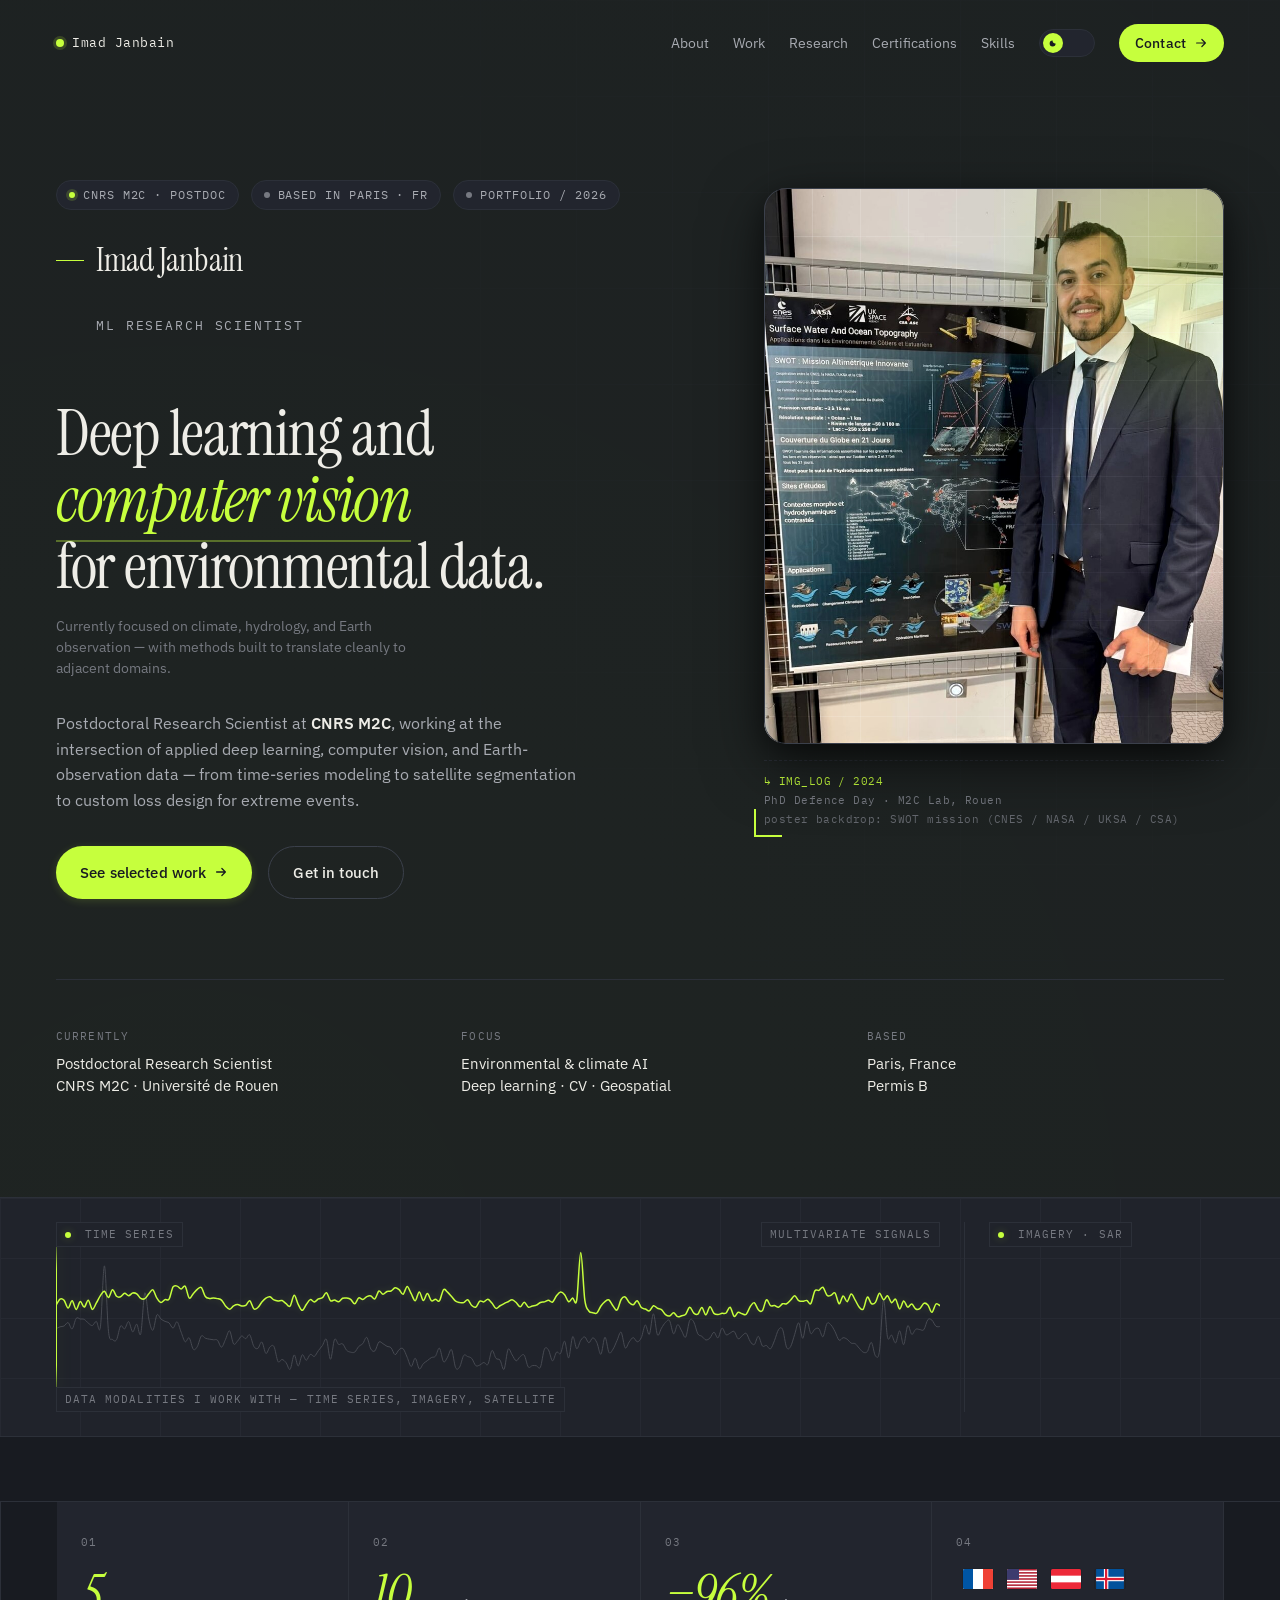
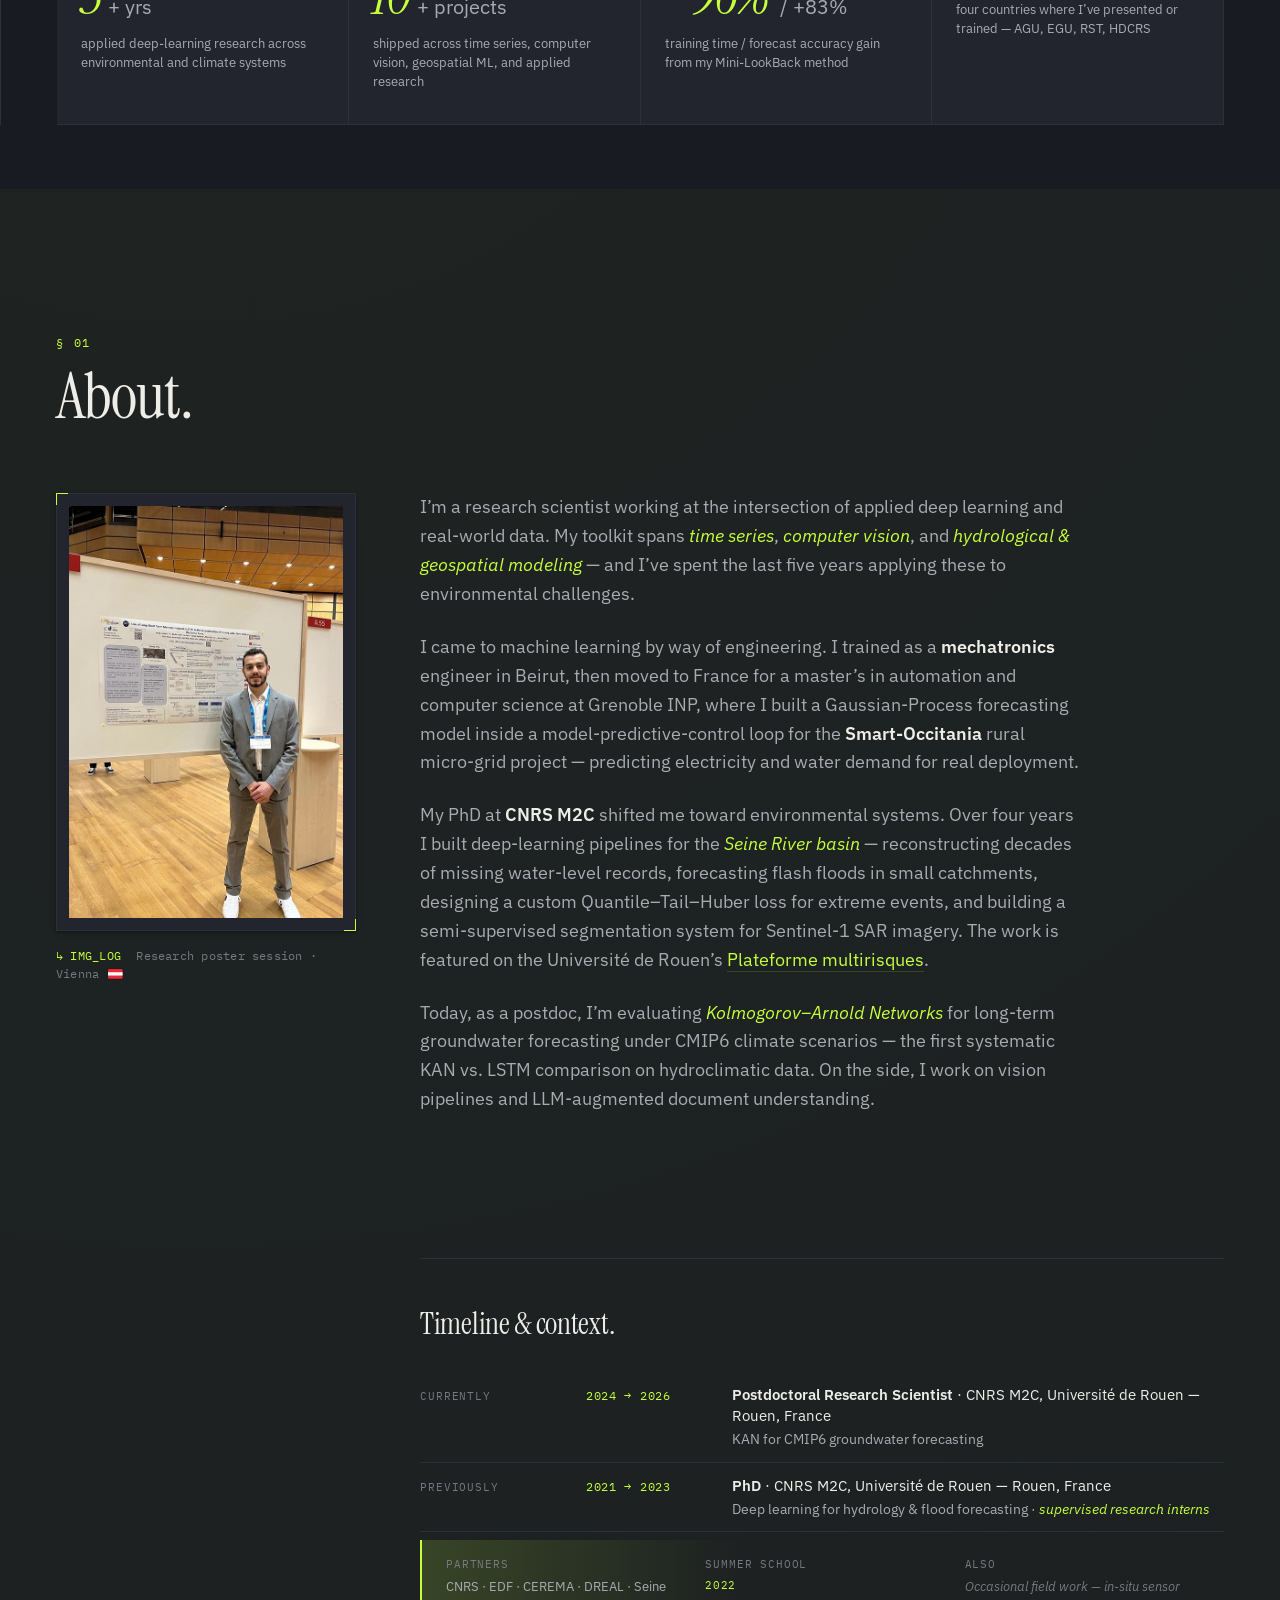
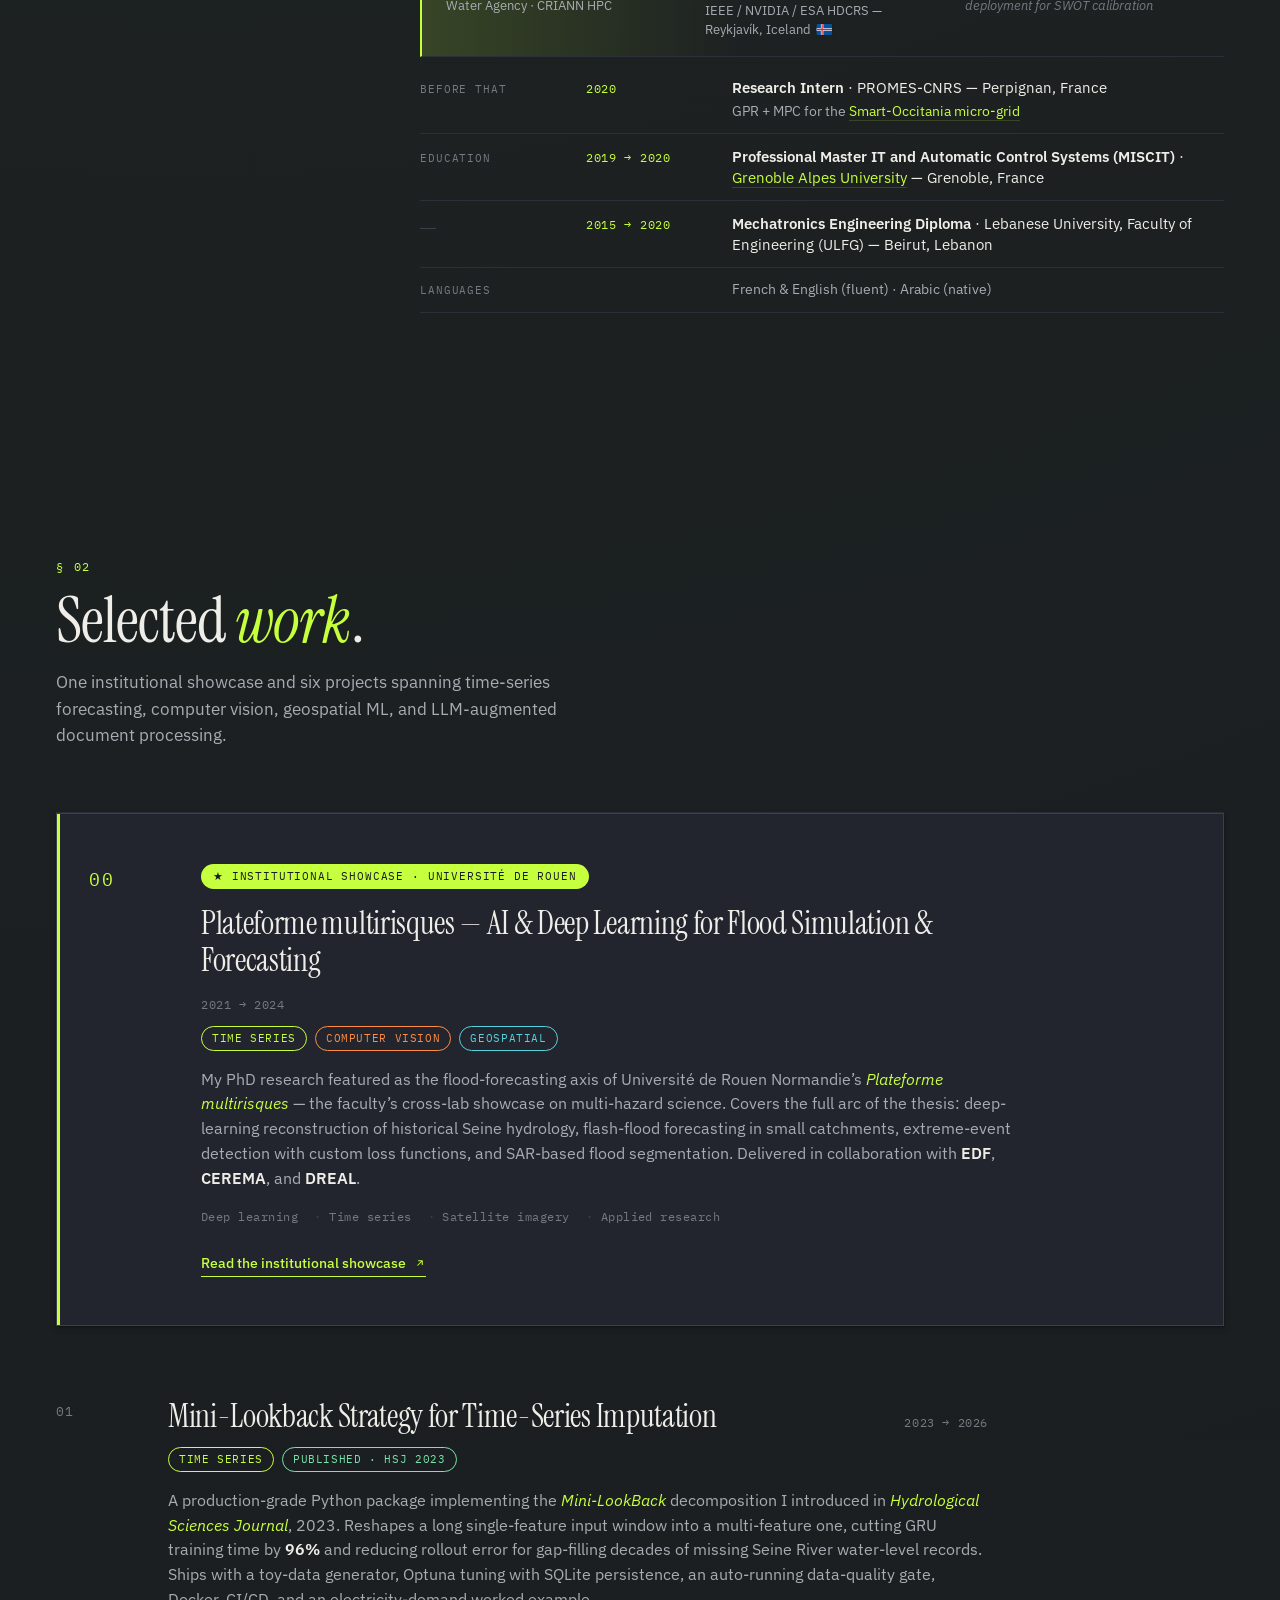
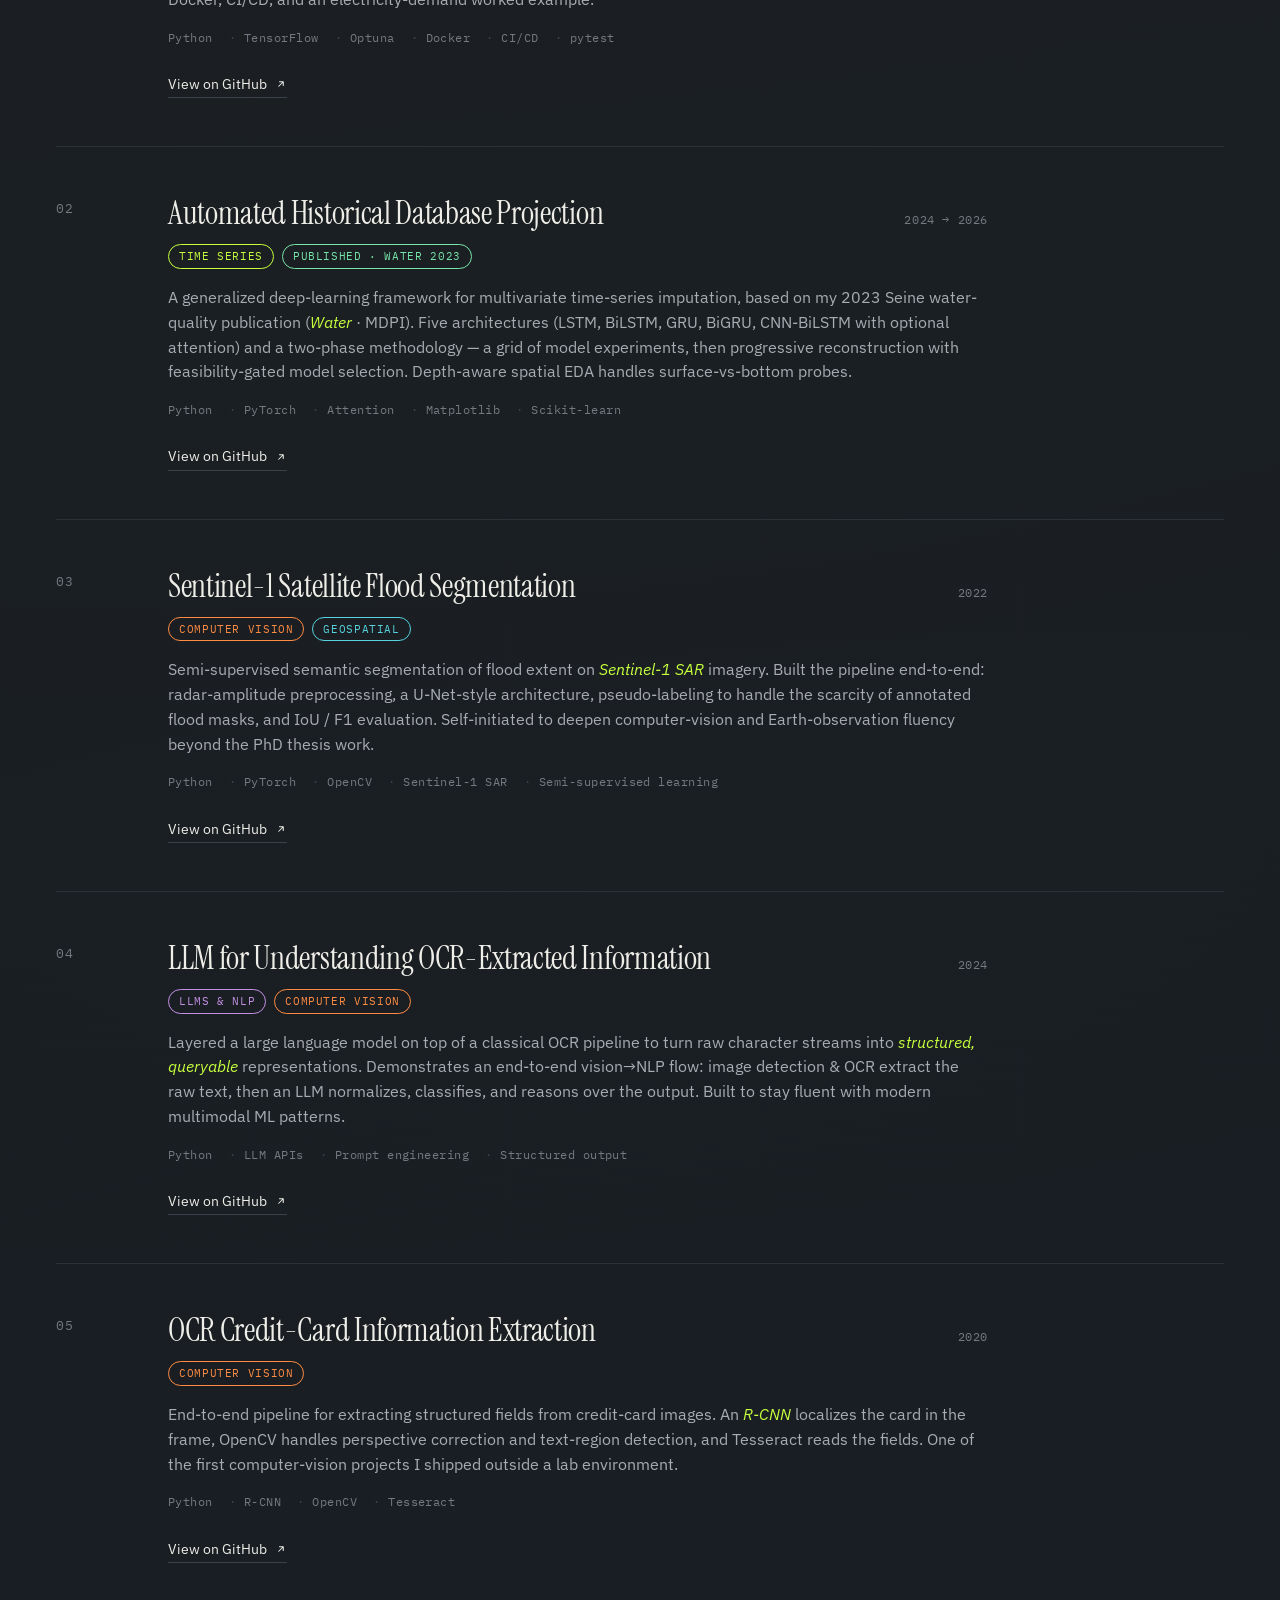
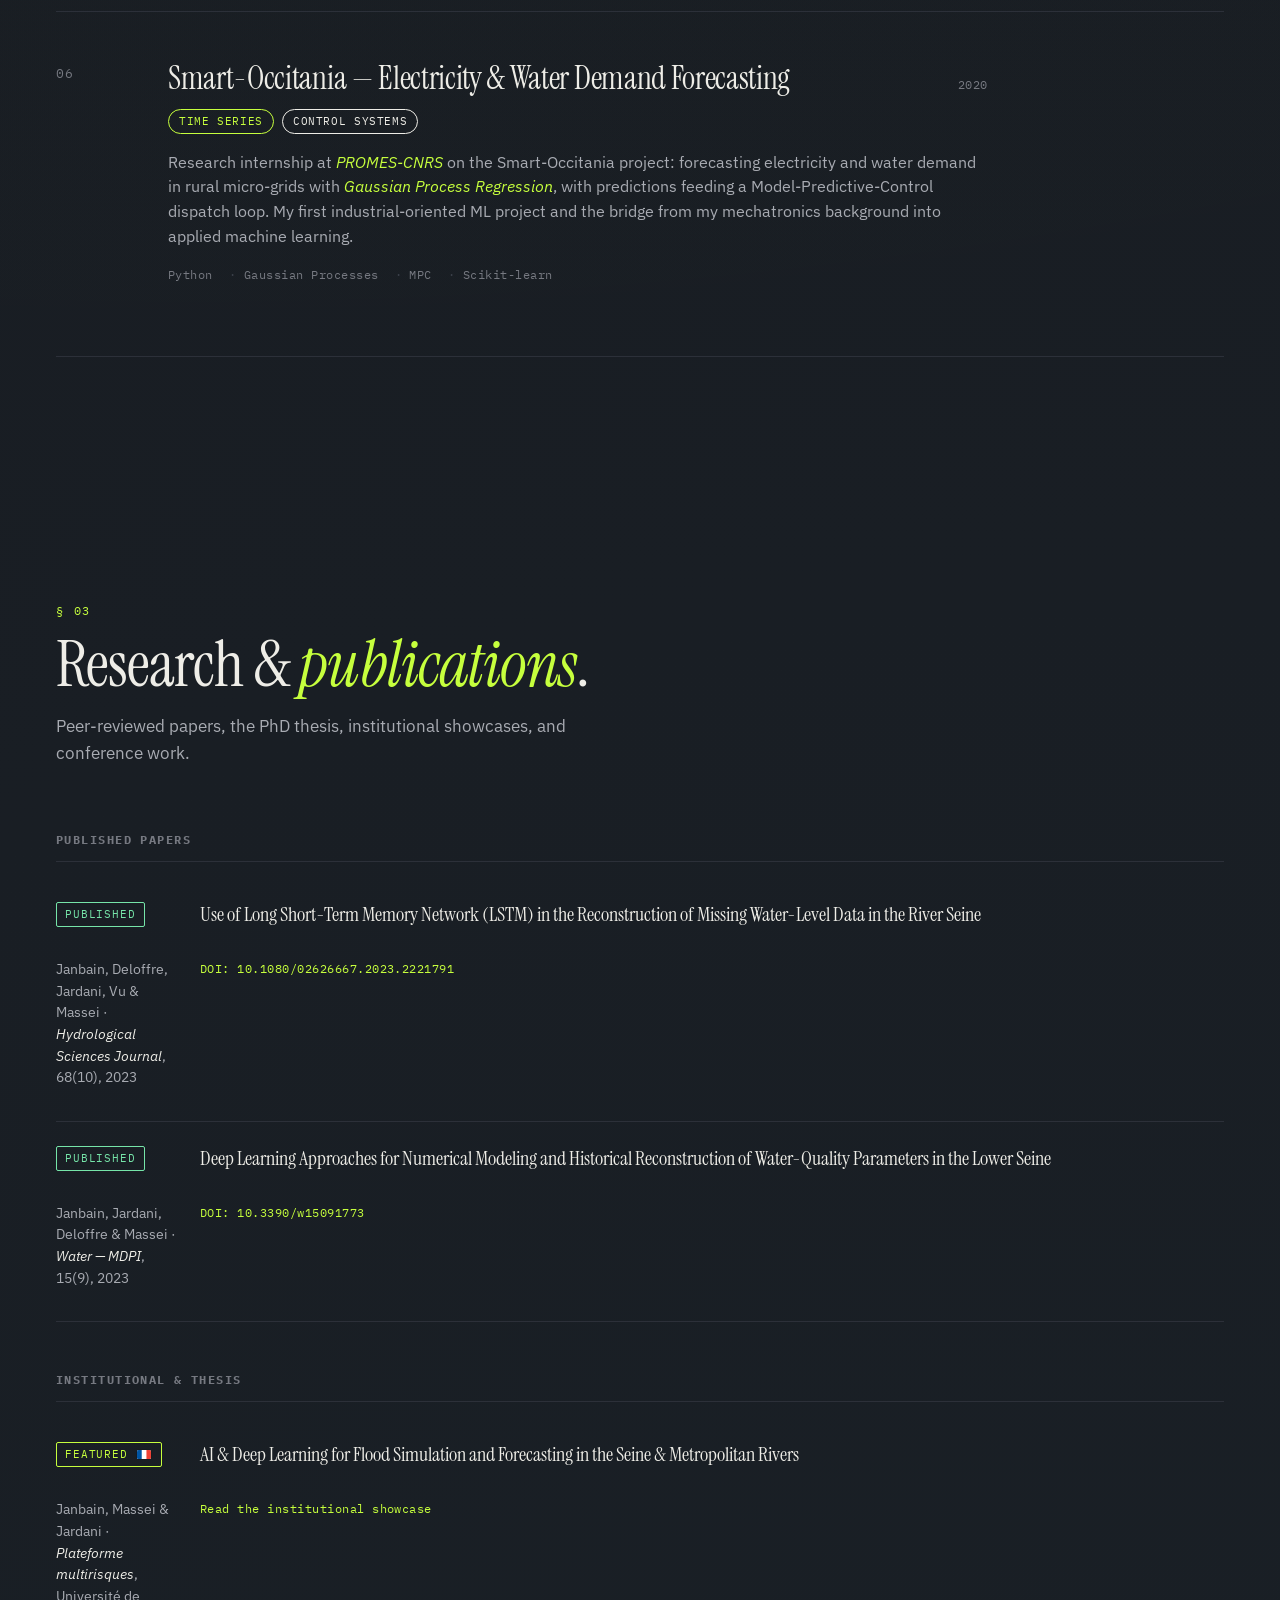
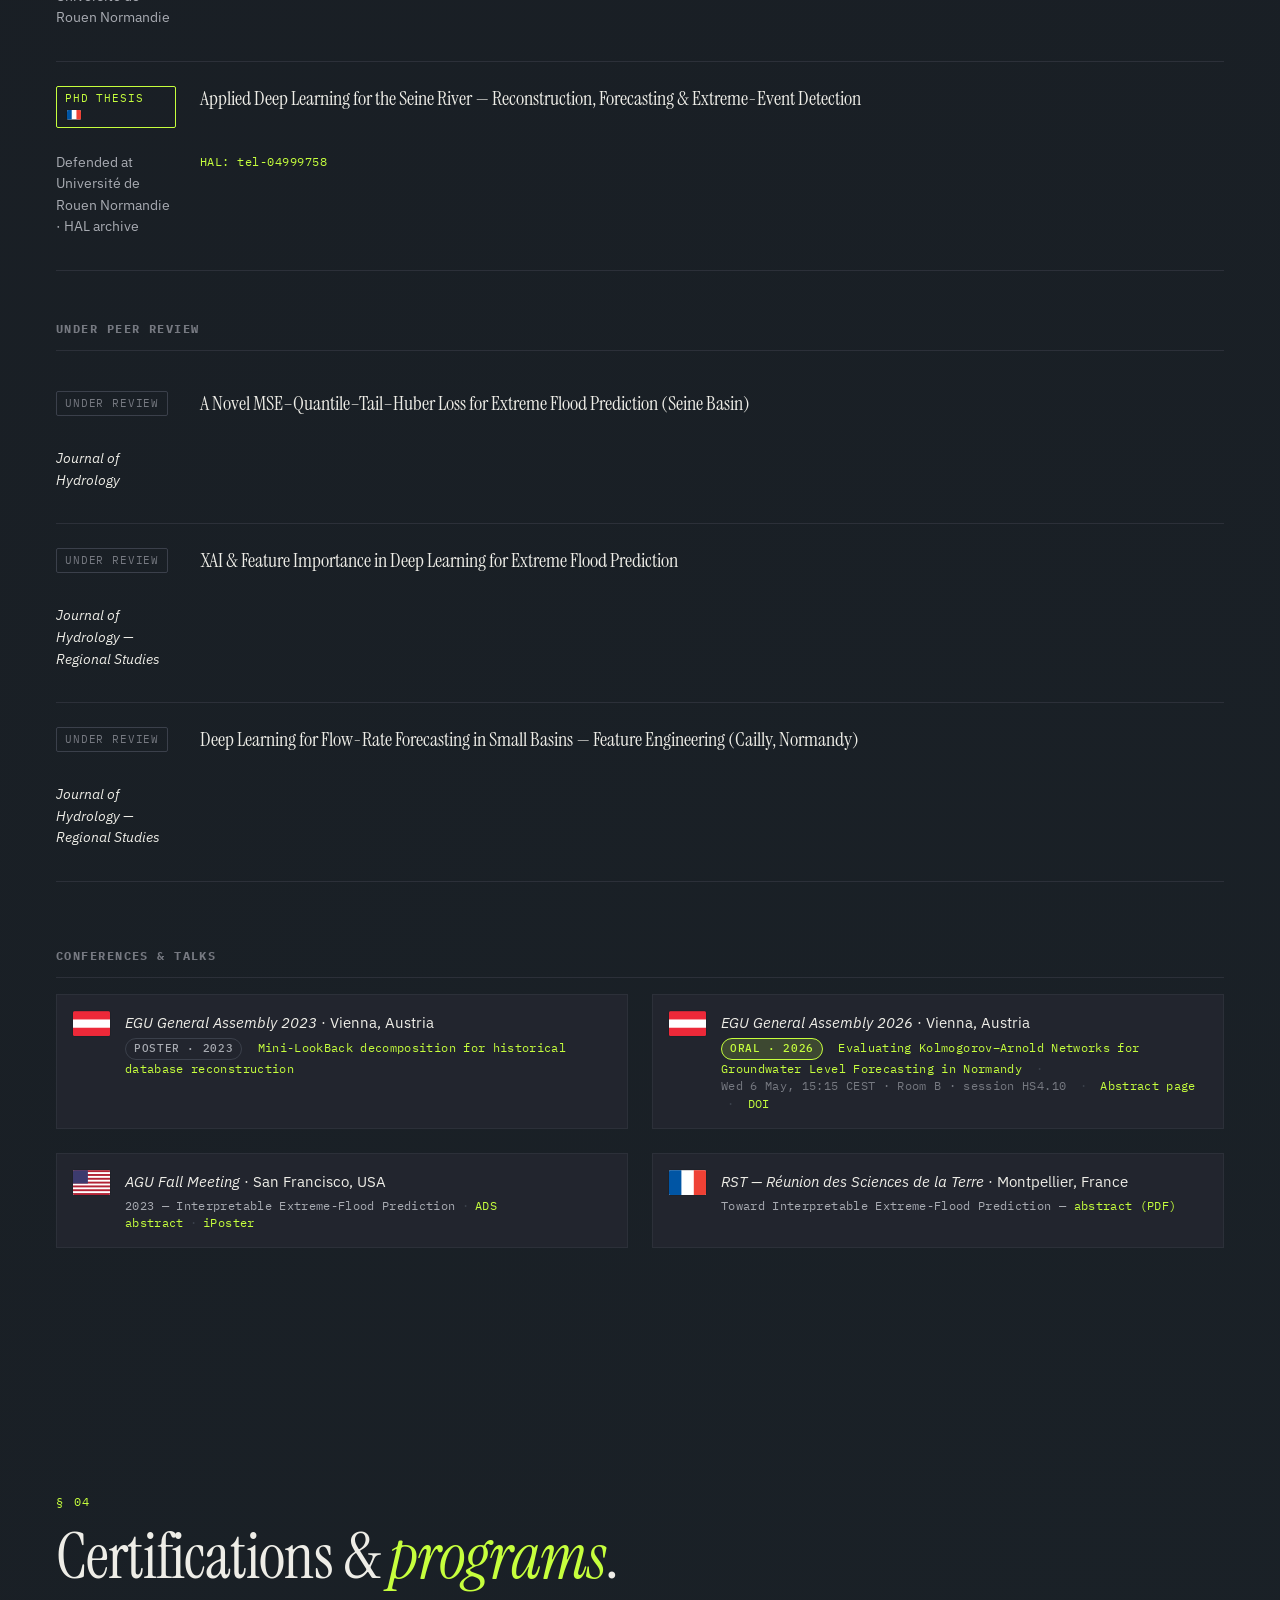
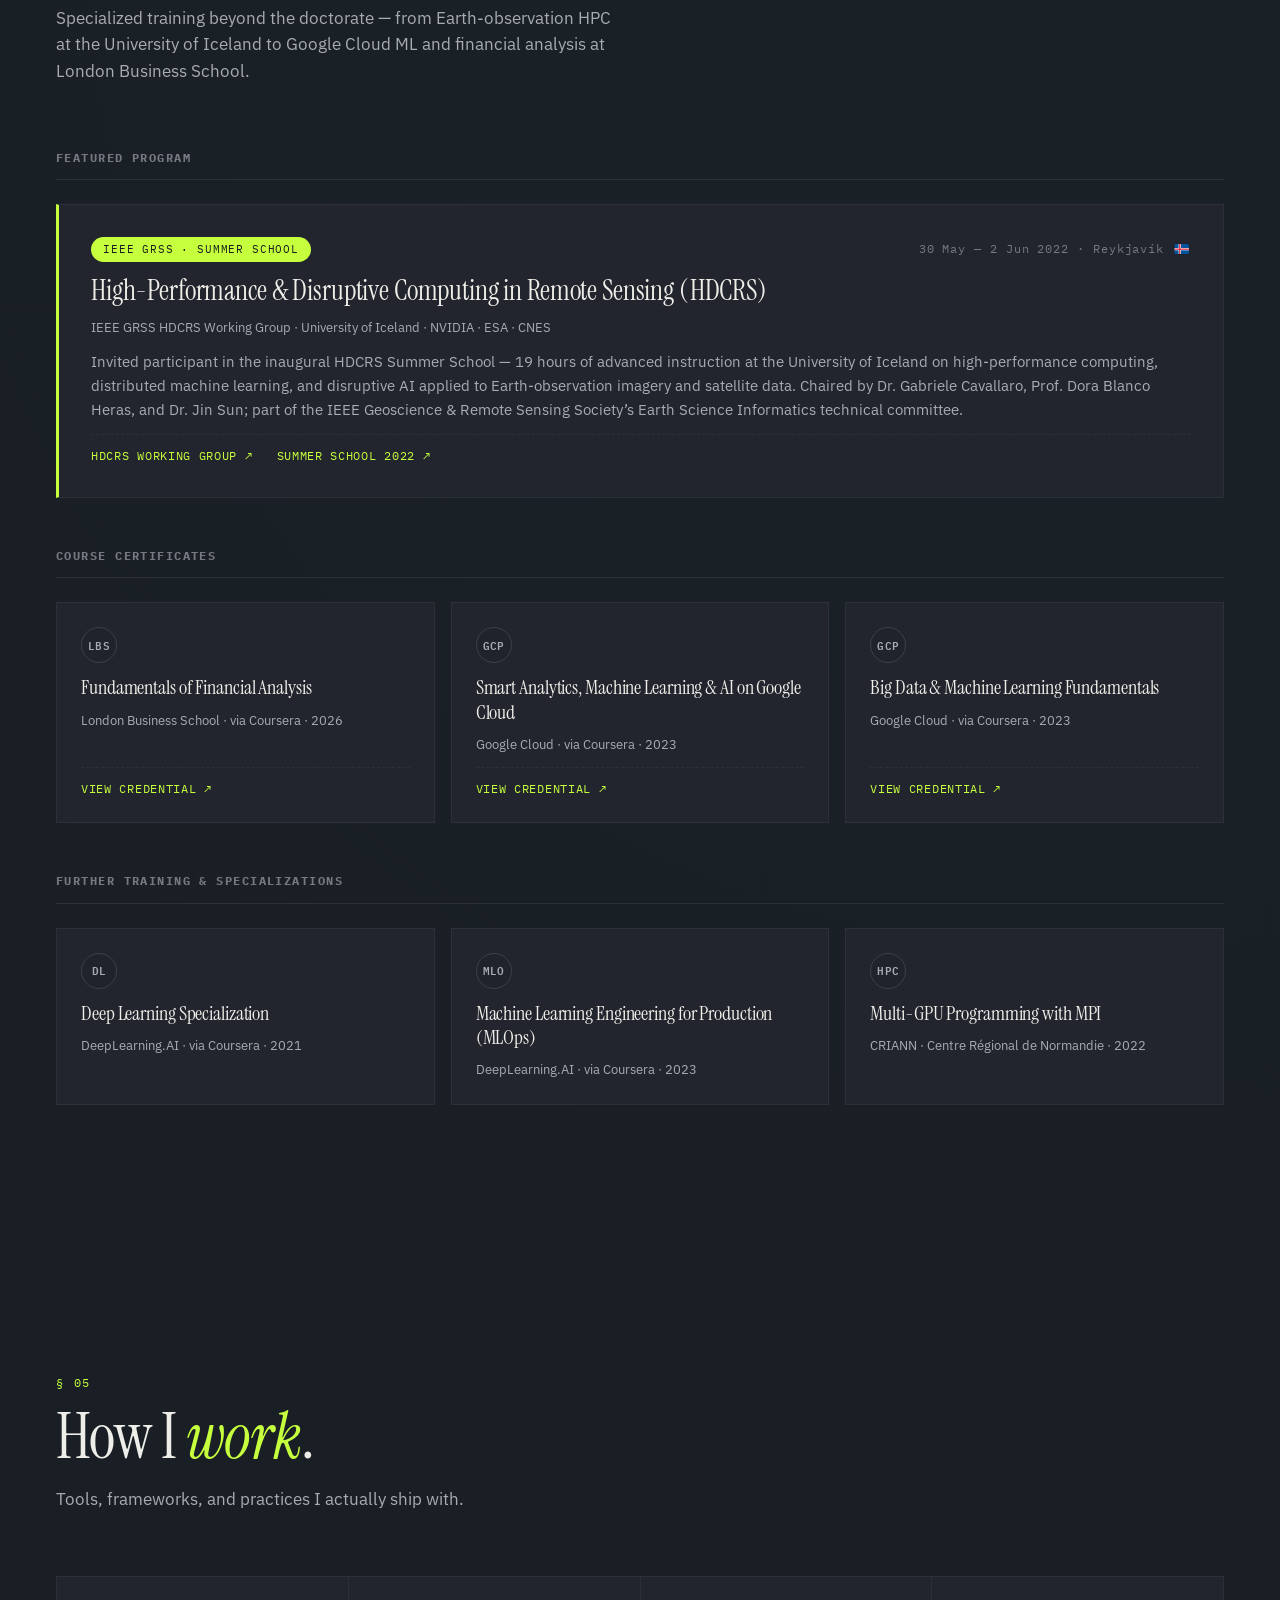
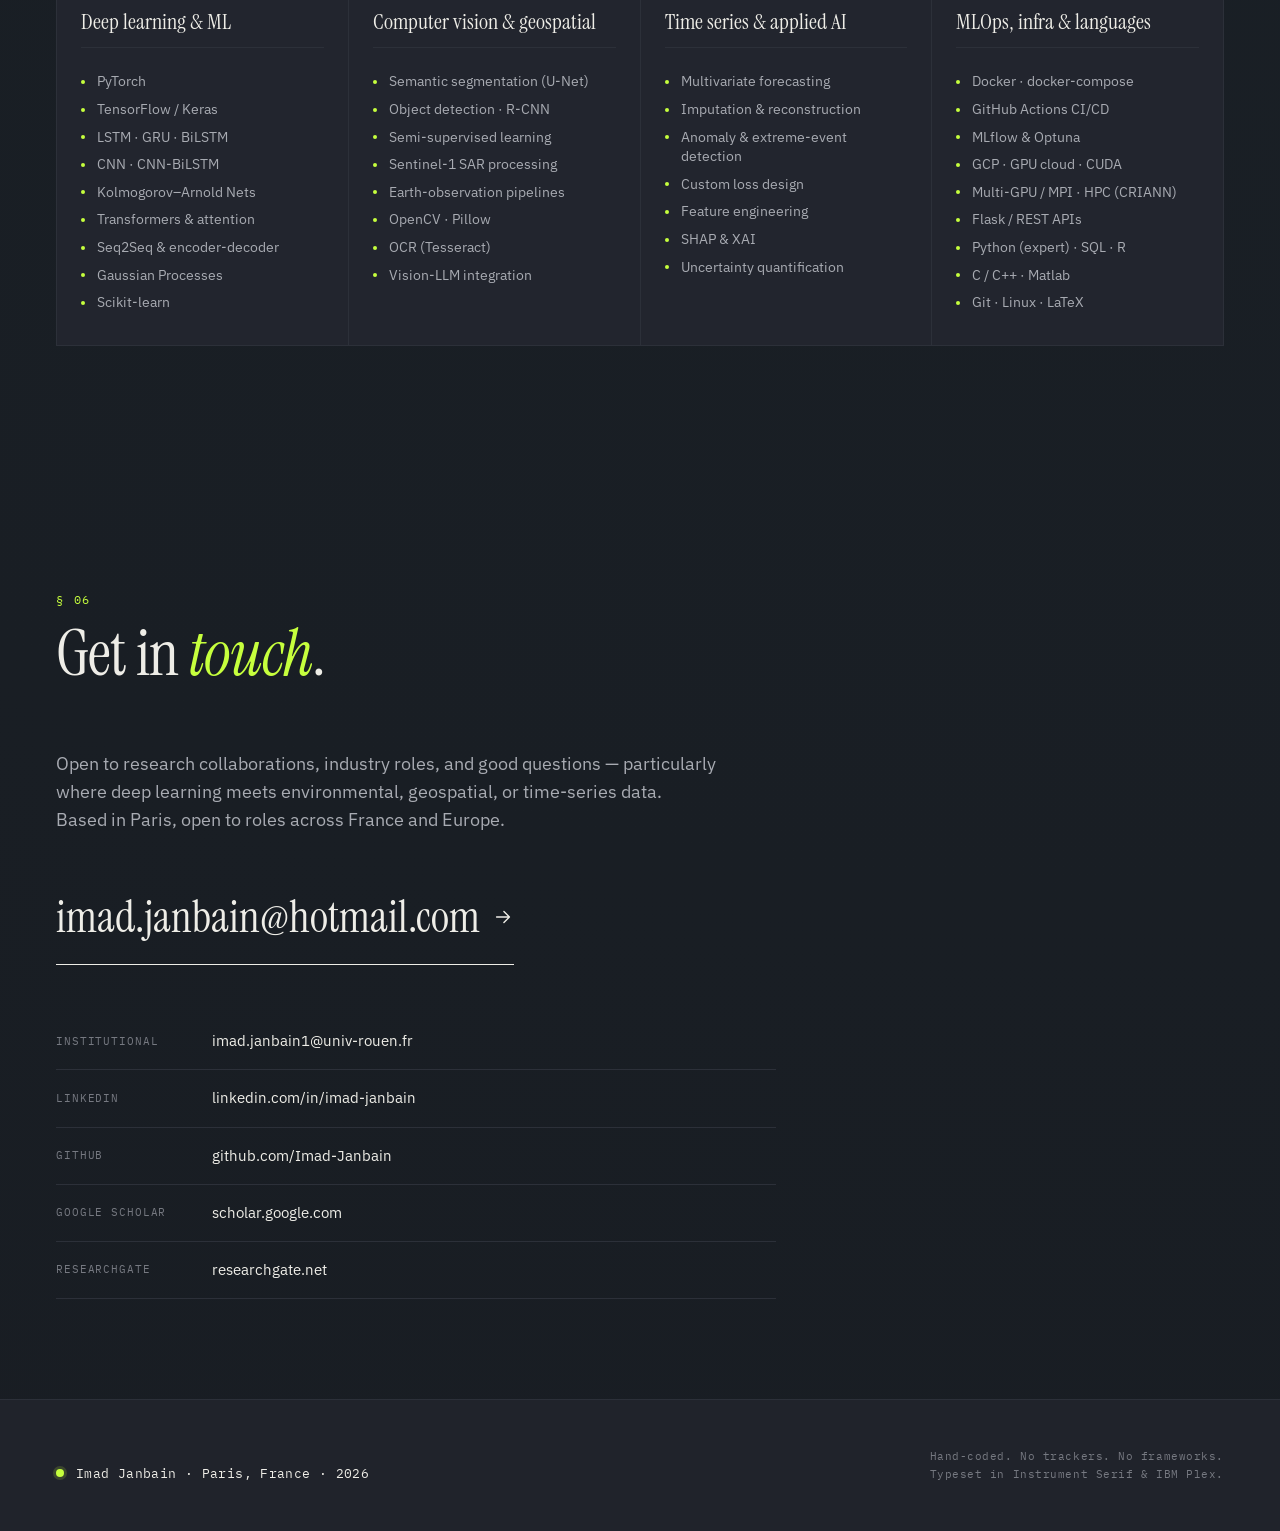
==== index.html @ 07886c1c "Add files via upload" ====
<!DOCTYPE html>
<html lang="en" data-theme="dark">
<head>
  <meta charset="UTF-8" />
  <meta name="viewport" content="width=device-width, initial-scale=1.0" />
  <meta name="theme-color" content="#181B21" media="(prefers-color-scheme: dark)" />
  <meta name="theme-color" content="#F4F1E9" media="(prefers-color-scheme: light)" />
  <meta name="color-scheme" content="dark light" />
  <title>Imad Janbain — Applied ML Research Scientist</title>
  <meta name="description" content="Applied ML Research Scientist specializing in deep learning and computer vision for environmental, climate, and Earth-observation data. Based in Paris." />
  <meta name="author" content="Imad Janbain" />
  <link rel="icon" href="favicon.svg" type="image/svg+xml" />
  <meta property="og:type" content="website" />
  <meta property="og:title" content="Imad Janbain — Applied ML Research Scientist" />
  <meta property="og:description" content="Deep learning and computer vision for environmental and climate data." />
  <link rel="preconnect" href="https://fonts.googleapis.com" />
  <link rel="preconnect" href="https://fonts.gstatic.com" crossorigin />
  <link href="https://fonts.googleapis.com/css2?family=IBM+Plex+Mono:wght@400;500&family=IBM+Plex+Sans:wght@300;400;500;600&family=Instrument+Serif:ital@0;1&display=swap" rel="stylesheet" />
  <link rel="stylesheet" href="styles.css" />
  <script>
    (function() {
      try {
        var stored = localStorage.getItem("theme");
        if (stored === "light") {
          document.documentElement.setAttribute("data-theme", "light");
        }
        // Otherwise dark stays the default (set on <html data-theme="dark">)
      } catch (e) {}
    })();
  </script>
</head>
<body>

  <header class="nav" id="nav">
    <a class="nav__mark" href="#top" aria-label="Home">
      <span class="nav__pulse" aria-hidden="true"></span>
      <span class="nav__mark-name">Imad Janbain</span>
    </a>
    <nav class="nav__links" aria-label="Primary">
      <a href="#about">About</a>
      <a href="#work">Work</a>
      <a href="#research">Research</a>
      <a href="#certs">Certifications</a>
      <a href="#skills">Skills</a>
      <button class="theme-toggle" type="button" id="themeToggle" aria-label="Toggle light/dark mode" title="Toggle theme">
        <span class="theme-toggle__slider" aria-hidden="true">
          <svg class="theme-toggle__icon theme-toggle__icon--moon" viewBox="0 0 16 16" fill="currentColor"><path d="M11.5 8.5a3.5 3.5 0 0 1-4-4 4 4 0 1 0 4 4z"/></svg>
          <svg class="theme-toggle__icon theme-toggle__icon--sun" viewBox="0 0 16 16" fill="none" stroke="currentColor" stroke-width="1.5" stroke-linecap="round"><circle cx="8" cy="8" r="3"/><path d="M8 1.5v1.5M8 13v1.5M14.5 8H13M3 8H1.5M12.6 3.4l-1 1M5.4 10.6l-1 1M12.6 12.6l-1-1M5.4 5.4l-1-1"/></svg>
        </span>
      </button>
      <a class="nav__cta" href="#contact">
        <span>Contact</span>
        <svg viewBox="0 0 16 16" fill="none" aria-hidden="true"><path d="M3 8h10M9 4l4 4-4 4" stroke="currentColor" stroke-width="1.4" stroke-linecap="round" stroke-linejoin="round"/></svg>
      </a>
    </nav>
  </header>

  <main id="top">

    <!-- ========== HERO ========== -->
    <section class="hero">
      <div class="hero__inner container">

        <div class="hero__left">
          <div class="hero__preamble reveal">
            <span class="pin pin--live">CNRS M2C &middot; Postdoc</span>
            <span class="pin">Based in Paris &middot; FR</span>
            <span class="pin">Portfolio / 2026</span>
          </div>

          <p class="hero__name reveal">Imad Janbain</p>
          <p class="hero__role reveal">ML Research Scientist</p>

          <h1 class="hero__tagline reveal">
            <span>Deep learning and</span>
            <span><em>computer vision</em></span>
            <span>for environmental data.</span>
            <small class="hero__tagline-extra">Currently focused on climate, hydrology, and Earth observation &mdash; with methods built to translate cleanly to adjacent domains.</small>
          </h1>

          <p class="hero__lede reveal">
            Postdoctoral Research Scientist at <strong>CNRS&nbsp;M2C</strong>,
            working at the intersection of applied deep learning, computer vision,
            and Earth-observation data &mdash; from time-series modeling to satellite
            segmentation to custom loss design for extreme events.
          </p>

          <div class="hero__cta reveal">
            <a class="btn btn--primary" href="#work">
              See selected work
              <svg viewBox="0 0 16 16" fill="none" aria-hidden="true"><path d="M3 8h10M9 4l4 4-4 4" stroke="currentColor" stroke-width="1.5" stroke-linecap="round" stroke-linejoin="round"/></svg>
            </a>
            <a class="btn btn--ghost" href="#contact">Get in touch</a>
          </div>
        </div>

        <div class="hero__right reveal">
          <figure class="portrait">
            <div class="portrait__mount">
              <div class="portrait__glow" aria-hidden="true"></div>
              <img src="me-hero.jpg" alt="Imad Janbain at CNRS M2C, presenting the SWOT satellite mission poster." />
              <div class="portrait__grid" aria-hidden="true"></div>
            </div>
            <div class="portrait__bracket-bl" aria-hidden="true"></div>
            <figcaption class="portrait__caption">
              <span class="portrait__tag">↳ IMG_LOG / 2024</span>
              <span class="portrait__sub">PhD Defence Day &middot; M2C Lab, Rouen<br/><span class="portrait__sub-aside">poster backdrop: SWOT mission (CNES / NASA / UKSA / CSA)</span></span>
            </figcaption>
          </figure>
        </div>

        <dl class="hero__meta reveal">
          <div>
            <dt>Currently</dt>
            <dd>Postdoctoral Research Scientist<br/>CNRS M2C · Université de Rouen</dd>
          </div>
          <div>
            <dt>Focus</dt>
            <dd>Environmental &amp; climate AI<br/>Deep learning · CV · Geospatial</dd>
          </div>
          <div>
            <dt>Based</dt>
            <dd>Paris, France<br/>Permis B</dd>
          </div>
        </dl>
      </div>
    </section>

    <!-- ========== INSTRUMENT STRIP ========== -->
    <section class="instrument" aria-label="Data modalities I work with">
      <div class="instrument__inner">
        <div class="instrument__chart">
          <span class="instrument__label instrument__label--tl">
            <span class="dot"></span> Time series
          </span>
          <span class="instrument__label instrument__label--tr">multivariate signals</span>
          <span class="instrument__label instrument__label--bl">data modalities I work with &mdash; time series, imagery, satellite</span>
          <svg class="instrument__chart-svg" viewBox="0 0 1000 200" preserveAspectRatio="none">
            <path id="inst-baseline" d="" />
            <path id="inst-forecast" d="" />
          </svg>
          <div class="instrument__scan"></div>
        </div>

        <div class="instrument__pixel-panel">
          <span class="instrument__label">
            <span class="dot"></span> Imagery &middot; SAR
          </span>
          <div class="instrument__pixel-grid" id="pixel-grid"></div>
        </div>
      </div>
    </section>

    <!-- ========== METRICS ========== -->
    <section class="metrics">
      <div class="container metrics__grid">
        <article class="metric reveal">
          <span class="metric__tag">01</span>
          <p class="metric__number"><em>5</em><span>+ yrs</span></p>
          <p class="metric__label">applied deep-learning research across environmental and climate systems</p>
        </article>
        <article class="metric reveal">
          <span class="metric__tag">02</span>
          <p class="metric__number"><em>10</em><span>+ projects</span></p>
          <p class="metric__label">shipped across time series, computer vision, geospatial ML, and applied research</p>
        </article>
        <article class="metric reveal">
          <span class="metric__tag">03</span>
          <p class="metric__number"><em>−96%</em><span> / +83%</span></p>
          <p class="metric__label">training time / forecast accuracy gain from my Mini-LookBack method</p>
        </article>
        <article class="metric reveal">
          <span class="metric__tag">04</span>
          <p class="metric__number metric__number--flags">
            <span title="France"><svg class="flag" viewBox="0 0 30 20" aria-label="France"><rect width="30" height="20" fill="#fff"/><rect width="10" height="20" fill="#0055A4"/><rect x="20" width="10" height="20" fill="#EF4135"/></svg></span>
            <span title="United States"><svg class="flag" viewBox="0 0 30 20" aria-label="United States"><rect width="30" height="20" fill="#fff"/><g fill="#B22234"><rect y="0" width="30" height="1.54"/><rect y="3.08" width="30" height="1.54"/><rect y="6.15" width="30" height="1.54"/><rect y="9.23" width="30" height="1.54"/><rect y="12.31" width="30" height="1.54"/><rect y="15.38" width="30" height="1.54"/><rect y="18.46" width="30" height="1.54"/></g><rect width="12" height="10.77" fill="#3C3B6E"/></svg></span>
            <span title="Austria"><svg class="flag" viewBox="0 0 30 20" aria-label="Austria"><rect width="30" height="20" fill="#ED2939"/><rect y="6.67" width="30" height="6.67" fill="#fff"/></svg></span>
            <span title="Iceland"><svg class="flag" viewBox="0 0 25 18" aria-label="Iceland"><rect width="25" height="18" fill="#02529C"/><rect y="7" width="25" height="4" fill="#fff"/><rect x="7" width="4" height="18" fill="#fff"/><rect y="8" width="25" height="2" fill="#DC1E35"/><rect x="8" width="2" height="18" fill="#DC1E35"/></svg></span>
          </p>
          <p class="metric__label">four countries where I&rsquo;ve presented or trained &mdash; AGU, EGU, RST, HDCRS</p>
        </article>
      </div>
    </section>

    <!-- ========== ABOUT ========== -->
    <section class="about" id="about">
      <div class="container section">
        <header class="section__head reveal">
          <span class="section__num">§ 01</span>
          <h2 class="section__title">About.</h2>
        </header>

        <div class="about__split">
          <figure class="about__photo reveal">
            <div class="about__photo-card">
              <img src="me-portrait.jpg" alt="Imad Janbain at a conference poster session." />
            </div>
            <figcaption class="about__photo-caption">
              <span>↳ IMG_LOG</span>
              Research poster session &middot; Vienna <svg class="flag" viewBox="0 0 30 20" aria-label="Austria"><rect width="30" height="20" fill="#ED2939"/><rect y="6.67" width="30" height="6.67" fill="#fff"/></svg>
            </figcaption>
          </figure>

          <div class="about__content">
            <div class="about__prose reveal">
              <p>I&rsquo;m a research scientist working at the intersection of applied deep learning and real-world data. My toolkit spans <em>time&nbsp;series</em>, <em>computer vision</em>, and <em>hydrological &amp; geospatial modeling</em> &mdash; and I&rsquo;ve spent the last five years applying these to environmental challenges.</p>
              <p>I came to machine learning by way of engineering. I trained as a <strong>mechatronics</strong> engineer in Beirut, then moved to France for a master&rsquo;s in automation and computer science at Grenoble&nbsp;INP, where I built a Gaussian-Process forecasting model inside a model-predictive-control loop for the <strong>Smart-Occitania</strong> rural micro-grid project &mdash; predicting electricity and water demand for real deployment.</p>
              <p>My PhD at <strong>CNRS M2C</strong> shifted me toward environmental systems. Over four years I built deep-learning pipelines for the <em>Seine River basin</em> &mdash; reconstructing decades of missing water-level records, forecasting flash floods in small catchments, designing a custom Quantile&ndash;Tail&ndash;Huber loss for extreme events, and building a semi-supervised segmentation system for Sentinel-1 SAR imagery. The work is featured on the Université de Rouen&rsquo;s <a href="https://multirisques.univ-rouen.fr/nos-projets-de-recherche/plateforme-multirisques/inondation/" target="_blank" rel="noopener">Plateforme multirisques</a>.</p>
              <p>Today, as a postdoc, I&rsquo;m evaluating <em>Kolmogorov&ndash;Arnold Networks</em> for long-term groundwater forecasting under CMIP6 climate scenarios &mdash; the first systematic KAN&nbsp;vs.&nbsp;LSTM comparison on hydroclimatic data. On the side, I work on vision pipelines and LLM-augmented document understanding.</p>
            </div>

            <aside class="about__facts reveal">
              <h3 class="about__facts-heading">Timeline &amp; context.</h3>
              <ul>
                <li>
                  <span class="fact__label">Currently</span>
                  <span class="fact__year">2024 &rarr; 2026</span>
                  <span class="fact__value"><strong>Postdoctoral Research Scientist</strong> &middot; CNRS M2C, Université de Rouen &mdash; Rouen, France <span class="fact__sub">KAN for CMIP6 groundwater forecasting</span></span>
                </li>
                <li>
                  <span class="fact__label">Previously</span>
                  <span class="fact__year">2021 &rarr; 2023</span>
                  <span class="fact__value"><strong>PhD</strong> &middot; CNRS M2C, Université de Rouen &mdash; Rouen, France <span class="fact__sub">Deep learning for hydrology &amp; flood forecasting &middot; <em>supervised research interns</em></span></span>
                </li>
              </ul>

              <!-- Compact horizontal CTX block — contextual to the PhD period above -->
              <div class="fact-ctx-block">
                <div class="ctx-item">
                  <span class="ctx__label">Partners</span>
                  <span class="ctx__value">CNRS · EDF · CEREMA · DREAL · Seine Water Agency · CRIANN HPC</span>
                </div>
                <div class="ctx-item">
                  <span class="ctx__label">Summer School</span>
                  <span class="ctx__year">2022</span>
                  <span class="ctx__value">IEEE / NVIDIA / ESA HDCRS &mdash; Reykjavík, Iceland <svg class="flag" viewBox="0 0 25 18" aria-label="Iceland"><rect width="25" height="18" fill="#02529C"/><rect y="7" width="25" height="4" fill="#fff"/><rect x="7" width="4" height="18" fill="#fff"/><rect y="8" width="25" height="2" fill="#DC1E35"/><rect x="8" width="2" height="18" fill="#DC1E35"/></svg></span>
                </div>
                <div class="ctx-item">
                  <span class="ctx__label">Also</span>
                  <span class="ctx__value ctx__value--muted">Occasional field work &mdash; in-situ sensor deployment for SWOT calibration</span>
                </div>
              </div>

              <ul>
                <li>
                  <span class="fact__label">Before that</span>
                  <span class="fact__year">2020</span>
                  <span class="fact__value"><strong>Research Intern</strong> &middot; PROMES-CNRS &mdash; Perpignan, France <span class="fact__sub">GPR + MPC for the <a href="https://www.thinksmartgrids.fr/en/actualites/smart-occitania-enedis-smart-grid-based-on-renewable-energy-in-rural-areas/" target="_blank" rel="noopener">Smart-Occitania micro-grid</a></span></span>
                </li>
                <li>
                  <span class="fact__label">Education</span>
                  <span class="fact__year">2019 &rarr; 2020</span>
                  <span class="fact__value"><strong>Professional Master IT and Automatic Control Systems (MISCIT)</strong> &middot; <a href="https://formations.univ-grenoble-alpes.fr/fr/catalogue-2021/master-XB/master-electronique-energie-electrique-automatique-IFZ3DRB9/parcours-electrical-engineering-and-control-systems-miscit-2e-annee-L0B3QTVU.html" target="_blank" rel="noopener">Grenoble Alpes University</a> &mdash; Grenoble, France</span>
                </li>
                <li>
                  <span class="fact__label fact__label--continued"></span>
                  <span class="fact__year">2015 &rarr; 2020</span>
                  <span class="fact__value"><strong>Mechatronics Engineering Diploma</strong> &middot; Lebanese University, Faculty of Engineering (ULFG) &mdash; Beirut, Lebanon</span>
                </li>
                <li class="fact--meta">
                  <span class="fact__label">Languages</span>
                  <span class="fact__year"></span>
                  <span class="fact__value">French &amp; English (fluent) &middot; Arabic (native)</span>
                </li>
              </ul>
            </aside>
          </div>
        </div>
      </div>
    </section>

    <!-- ========== WORK / PROJECTS ========== -->
    <section class="work" id="work">
      <div class="container section">
        <header class="section__head reveal">
          <span class="section__num">§ 02</span>
          <h2 class="section__title">Selected <em>work</em>.</h2>
          <p class="section__sub">One institutional showcase and six projects spanning time-series forecasting, computer vision, geospatial ML, and LLM-augmented document processing.</p>
        </header>

        <ol class="projects">
          <!-- ----- FEATURED: Multirisques institutional showcase ----- -->
          <li class="project project--featured reveal">
            <div class="project__index">00</div>
            <div class="project__body">
              <span class="project__ribbon">★ Institutional showcase · Université de Rouen</span>
              <div class="project__head">
                <h3 class="project__title">Plateforme multirisques &mdash; AI &amp; Deep Learning for Flood Simulation &amp; Forecasting</h3>
                <span class="project__year">2021 &rarr; 2024</span>
              </div>
              <ul class="project__badges">
                <li class="badge badge--ts">Time series</li>
                <li class="badge badge--cv">Computer vision</li>
                <li class="badge badge--geo">Geospatial</li>
              </ul>
              <p class="project__pitch">My PhD research featured as the flood-forecasting axis of Université de Rouen Normandie&rsquo;s <em>Plateforme multirisques</em> &mdash; the faculty&rsquo;s cross-lab showcase on multi-hazard science. Covers the full arc of the thesis: deep-learning reconstruction of historical Seine hydrology, flash-flood forecasting in small catchments, extreme-event detection with custom loss functions, and SAR-based flood segmentation. Delivered in collaboration with <strong>EDF</strong>, <strong>CEREMA</strong>, and <strong>DREAL</strong>.</p>
              <ul class="project__stack"><li>Deep learning</li><li>Time series</li><li>Satellite imagery</li><li>Applied research</li></ul>
              <a class="project__link project__link--featured" href="https://multirisques.univ-rouen.fr/nos-projets-de-recherche/plateforme-multirisques/inondation/" target="_blank" rel="noopener">
                Read the institutional showcase
                <svg viewBox="0 0 16 16" fill="none" aria-hidden="true"><path d="M5 11L11 5M11 5H6M11 5V10" stroke="currentColor" stroke-width="1.4" stroke-linecap="round" stroke-linejoin="round"/></svg>
              </a>
            </div>
          </li>

          <!-- ----- 01 Mini-Lookback ----- -->
          <li class="project reveal">
            <div class="project__index">01</div>
            <div class="project__body">
              <div class="project__head">
                <h3 class="project__title">Mini-Lookback Strategy for Time-Series Imputation</h3>
                <span class="project__year">2023 &rarr; 2026</span>
              </div>
              <ul class="project__badges">
                <li class="badge badge--ts">Time series</li>
                <li class="badge badge--paper">Published · HSJ 2023</li>
              </ul>
              <p class="project__pitch">A production-grade Python package implementing the <em>Mini-LookBack</em> decomposition I introduced in <em>Hydrological Sciences Journal</em>, 2023. Reshapes a long single-feature input window into a multi-feature one, cutting GRU training time by <strong>96%</strong> and reducing rollout error for gap-filling decades of missing Seine River water-level records. Ships with a toy-data generator, Optuna tuning with SQLite persistence, an auto-running data-quality gate, Docker, CI/CD, and an electricity-demand worked example.</p>
              <ul class="project__stack"><li>Python</li><li>TensorFlow</li><li>Optuna</li><li>Docker</li><li>CI/CD</li><li>pytest</li></ul>
              <a class="project__link" href="https://github.com/Imad-Janbain/Mini-Lookback-Strategy-for-Time-Series-Imputation-with-Deep-Learning" target="_blank" rel="noopener">View on GitHub <svg viewBox="0 0 16 16" fill="none" aria-hidden="true"><path d="M5 11L11 5M11 5H6M11 5V10" stroke="currentColor" stroke-width="1.4" stroke-linecap="round" stroke-linejoin="round"/></svg></a>
            </div>
          </li>

          <!-- ----- 02 Historical DB Projection ----- -->
          <li class="project reveal">
            <div class="project__index">02</div>
            <div class="project__body">
              <div class="project__head">
                <h3 class="project__title">Automated Historical Database Projection</h3>
                <span class="project__year">2024 &rarr; 2026</span>
              </div>
              <ul class="project__badges">
                <li class="badge badge--ts">Time series</li>
                <li class="badge badge--paper">Published · Water 2023</li>
              </ul>
              <p class="project__pitch">A generalized deep-learning framework for multivariate time-series imputation, based on my 2023 Seine water-quality publication (<em>Water</em>&nbsp;&middot;&nbsp;MDPI). Five architectures (LSTM, BiLSTM, GRU, BiGRU, CNN-BiLSTM with optional attention) and a two-phase methodology &mdash; a grid of model experiments, then progressive reconstruction with feasibility-gated model selection. Depth-aware spatial EDA handles surface-vs-bottom probes.</p>
              <ul class="project__stack"><li>Python</li><li>PyTorch</li><li>Attention</li><li>Matplotlib</li><li>Scikit-learn</li></ul>
              <a class="project__link" href="https://github.com/Imad-Janbain/Automated-Historical-Database-Projection" target="_blank" rel="noopener">View on GitHub <svg viewBox="0 0 16 16" fill="none" aria-hidden="true"><path d="M5 11L11 5M11 5H6M11 5V10" stroke="currentColor" stroke-width="1.4" stroke-linecap="round" stroke-linejoin="round"/></svg></a>
            </div>
          </li>

          <!-- ----- 03 Sentinel-1 ----- -->
          <li class="project reveal" data-scan="1">
            <div class="project__index">03</div>
            <div class="project__body">
              <div class="project__head">
                <h3 class="project__title">Sentinel-1 Satellite Flood Segmentation</h3>
                <span class="project__year">2022</span>
              </div>
              <ul class="project__badges">
                <li class="badge badge--cv">Computer vision</li>
                <li class="badge badge--geo">Geospatial</li>
              </ul>
              <p class="project__pitch">Semi-supervised semantic segmentation of flood extent on <em>Sentinel-1&nbsp;SAR</em> imagery. Built the pipeline end-to-end: radar-amplitude preprocessing, a U-Net-style architecture, pseudo-labeling to handle the scarcity of annotated flood masks, and IoU / F1 evaluation. Self-initiated to deepen computer-vision and Earth-observation fluency beyond the PhD thesis work.</p>
              <ul class="project__stack"><li>Python</li><li>PyTorch</li><li>OpenCV</li><li>Sentinel-1 SAR</li><li>Semi-supervised learning</li></ul>
              <a class="project__link" href="https://github.com/Imad-Janbain/Sentinel-1-Satellite-Flood-Segmentation-with-Deep-Learning" target="_blank" rel="noopener">View on GitHub <svg viewBox="0 0 16 16" fill="none" aria-hidden="true"><path d="M5 11L11 5M11 5H6M11 5V10" stroke="currentColor" stroke-width="1.4" stroke-linecap="round" stroke-linejoin="round"/></svg></a>
            </div>
          </li>

          <!-- ----- 04 LLM + OCR ----- -->
          <li class="project reveal" data-scan="1">
            <div class="project__index">04</div>
            <div class="project__body">
              <div class="project__head">
                <h3 class="project__title">LLM for Understanding OCR-Extracted Information</h3>
                <span class="project__year">2024</span>
              </div>
              <ul class="project__badges">
                <li class="badge badge--llm">LLMs &amp; NLP</li>
                <li class="badge badge--cv">Computer vision</li>
              </ul>
              <p class="project__pitch">Layered a large language model on top of a classical OCR pipeline to turn raw character streams into <em>structured, queryable</em> representations. Demonstrates an end-to-end vision&rarr;NLP flow: image detection &amp; OCR extract the raw text, then an LLM normalizes, classifies, and reasons over the output. Built to stay fluent with modern multimodal ML patterns.</p>
              <ul class="project__stack"><li>Python</li><li>LLM APIs</li><li>Prompt engineering</li><li>Structured output</li></ul>
              <a class="project__link" href="https://github.com/Imad-Janbain/LLM-for-Understanding-OCR-Extracted-Information" target="_blank" rel="noopener">View on GitHub <svg viewBox="0 0 16 16" fill="none" aria-hidden="true"><path d="M5 11L11 5M11 5H6M11 5V10" stroke="currentColor" stroke-width="1.4" stroke-linecap="round" stroke-linejoin="round"/></svg></a>
            </div>
          </li>

          <!-- ----- 05 OCR Card ----- -->
          <li class="project reveal" data-scan="1">
            <div class="project__index">05</div>
            <div class="project__body">
              <div class="project__head">
                <h3 class="project__title">OCR Credit-Card Information Extraction</h3>
                <span class="project__year">2020</span>
              </div>
              <ul class="project__badges">
                <li class="badge badge--cv">Computer vision</li>
              </ul>
              <p class="project__pitch">End-to-end pipeline for extracting structured fields from credit-card images. An <em>R-CNN</em> localizes the card in the frame, OpenCV handles perspective correction and text-region detection, and Tesseract reads the fields. One of the first computer-vision projects I shipped outside a lab environment.</p>
              <ul class="project__stack"><li>Python</li><li>R-CNN</li><li>OpenCV</li><li>Tesseract</li></ul>
              <a class="project__link" href="https://github.com/Imad-Janbain/OCR-Card-Information-Extraction" target="_blank" rel="noopener">View on GitHub <svg viewBox="0 0 16 16" fill="none" aria-hidden="true"><path d="M5 11L11 5M11 5H6M11 5V10" stroke="currentColor" stroke-width="1.4" stroke-linecap="round" stroke-linejoin="round"/></svg></a>
            </div>
          </li>

          <!-- ----- 06 Smart-Occitania ----- -->
          <li class="project reveal">
            <div class="project__index">06</div>
            <div class="project__body">
              <div class="project__head">
                <h3 class="project__title">Smart-Occitania &mdash; Electricity &amp; Water Demand Forecasting</h3>
                <span class="project__year">2020</span>
              </div>
              <ul class="project__badges">
                <li class="badge badge--ts">Time series</li>
                <li class="badge badge--control">Control systems</li>
              </ul>
              <p class="project__pitch">Research internship at <em>PROMES-CNRS</em> on the Smart-Occitania project: forecasting electricity and water demand in rural micro-grids with <em>Gaussian Process Regression</em>, with predictions feeding a Model-Predictive-Control dispatch loop. My first industrial-oriented ML project and the bridge from my mechatronics background into applied machine learning.</p>
              <ul class="project__stack"><li>Python</li><li>Gaussian Processes</li><li>MPC</li><li>Scikit-learn</li></ul>
            </div>
          </li>
        </ol>
      </div>
    </section>

    <!-- ========== RESEARCH ========== -->
    <section class="research" id="research">
      <div class="container section">
        <header class="section__head reveal">
          <span class="section__num">§ 03</span>
          <h2 class="section__title">Research &amp; <em>publications</em>.</h2>
          <p class="section__sub">Peer-reviewed papers, the PhD thesis, institutional showcases, and conference work.</p>
        </header>

        <h3 class="pubs__group reveal">Published papers</h3>
        <ul class="pubs">
          <li class="pub reveal">
            <span class="pub__status pub__status--published">Published</span>
            <h4 class="pub__title">Use of Long Short-Term Memory Network (LSTM) in the Reconstruction of Missing Water-Level Data in the River Seine</h4>
            <p class="pub__meta">Janbain, Deloffre, Jardani, Vu &amp; Massei &middot; <em>Hydrological Sciences Journal</em>, 68(10), 2023</p>
            <a class="pub__link" href="https://doi.org/10.1080/02626667.2023.2221791" target="_blank" rel="noopener">DOI: 10.1080/02626667.2023.2221791</a>
          </li>
          <li class="pub reveal">
            <span class="pub__status pub__status--published">Published</span>
            <h4 class="pub__title">Deep Learning Approaches for Numerical Modeling and Historical Reconstruction of Water-Quality Parameters in the Lower Seine</h4>
            <p class="pub__meta">Janbain, Jardani, Deloffre &amp; Massei &middot; <em>Water &mdash; MDPI</em>, 15(9), 2023</p>
            <a class="pub__link" href="https://doi.org/10.3390/w15091773" target="_blank" rel="noopener">DOI: 10.3390/w15091773</a>
          </li>
        </ul>

        <h3 class="pubs__group reveal">Institutional &amp; thesis</h3>
        <ul class="pubs">
          <li class="pub reveal">
            <span class="pub__status pub__status--showcase">Featured <svg class="flag" viewBox="0 0 30 20" aria-label="France"><rect width="30" height="20" fill="#fff"/><rect width="10" height="20" fill="#0055A4"/><rect x="20" width="10" height="20" fill="#EF4135"/></svg></span>
            <h4 class="pub__title">AI &amp; Deep Learning for Flood Simulation and Forecasting in the Seine &amp; Metropolitan Rivers</h4>
            <p class="pub__meta">Janbain, Massei &amp; Jardani &middot; <em>Plateforme multirisques</em>, Université de Rouen Normandie</p>
            <a class="pub__link" href="https://multirisques.univ-rouen.fr/nos-projets-de-recherche/plateforme-multirisques/inondation/" target="_blank" rel="noopener">Read the institutional showcase</a>
          </li>
          <li class="pub reveal">
            <span class="pub__status pub__status--showcase">PhD thesis <svg class="flag" viewBox="0 0 30 20" aria-label="France"><rect width="30" height="20" fill="#fff"/><rect width="10" height="20" fill="#0055A4"/><rect x="20" width="10" height="20" fill="#EF4135"/></svg></span>
            <h4 class="pub__title">Applied Deep Learning for the Seine River &mdash; Reconstruction, Forecasting &amp; Extreme-Event Detection</h4>
            <p class="pub__meta">Defended at Université de Rouen Normandie &middot; HAL archive</p>
            <a class="pub__link" href="https://inria.hal.science/tel-04999758/" target="_blank" rel="noopener">HAL: tel-04999758</a>
          </li>
        </ul>

        <h3 class="pubs__group reveal">Under peer review</h3>
        <ul class="pubs">
          <li class="pub reveal">
            <span class="pub__status">Under review</span>
            <h4 class="pub__title">A Novel MSE&ndash;Quantile&ndash;Tail&ndash;Huber Loss for Extreme Flood Prediction (Seine Basin)</h4>
            <p class="pub__meta"><em>Journal of Hydrology</em></p>
          </li>
          <li class="pub reveal">
            <span class="pub__status">Under review</span>
            <h4 class="pub__title">XAI &amp; Feature Importance in Deep Learning for Extreme Flood Prediction</h4>
            <p class="pub__meta"><em>Journal of Hydrology &mdash; Regional Studies</em></p>
          </li>
          <li class="pub reveal">
            <span class="pub__status">Under review</span>
            <h4 class="pub__title">Deep Learning for Flow-Rate Forecasting in Small Basins &mdash; Feature Engineering (Cailly, Normandy)</h4>
            <p class="pub__meta"><em>Journal of Hydrology &mdash; Regional Studies</em></p>
          </li>
        </ul>

        <div class="conferences reveal">
          <h3 class="pubs__group">Conferences &amp; talks</h3>
          <ul class="conferences__list">
            <li>
              <span class="conf__flag" aria-hidden="true"><svg class="flag" viewBox="0 0 30 20" aria-label="Austria"><rect width="30" height="20" fill="#ED2939"/><rect y="6.67" width="30" height="6.67" fill="#fff"/></svg></span>
              <div class="conf__body">
                <p class="conf__title"><em>EGU General Assembly 2023</em> &middot; Vienna, Austria</p>
                <p class="conf__meta">
                  <span class="conf__pill conf__pill--poster">Poster &middot; 2023</span>
                  <a href="https://doi.org/10.5194/egusphere-egu23-4970" target="_blank" rel="noopener">Mini-LookBack decomposition for historical database reconstruction</a>
                </p>
              </div>
            </li>
            <li>
              <span class="conf__flag" aria-hidden="true"><svg class="flag" viewBox="0 0 30 20" aria-label="Austria"><rect width="30" height="20" fill="#ED2939"/><rect y="6.67" width="30" height="6.67" fill="#fff"/></svg></span>
              <div class="conf__body">
                <p class="conf__title"><em>EGU General Assembly 2026</em> &middot; Vienna, Austria</p>
                <p class="conf__meta">
                  <span class="conf__pill">Oral &middot; 2026</span>
                  <a href="https://meetingorganizer.copernicus.org/EGU26/EGU26-21634.html" target="_blank" rel="noopener">Evaluating Kolmogorov&ndash;Arnold Networks for Groundwater Level Forecasting in Normandy</a>
                  <span class="conf__sep">·</span>
                  <span class="conf__when">Wed 6 May, 15:15 CEST &middot; Room B &middot; session HS4.10</span>
                  <span class="conf__sep">·</span>
                  <a href="https://meetingorganizer.copernicus.org/EGU26/EGU26-21634.html" target="_blank" rel="noopener">Abstract page</a>
                  <span class="conf__sep">·</span>
                  <a href="https://doi.org/10.5194/egusphere-egu26-21634" target="_blank" rel="noopener">DOI</a>
                </p>
              </div>
            </li>
            <li>
              <span class="conf__flag" aria-hidden="true"><svg class="flag" viewBox="0 0 30 20" aria-label="United States"><rect width="30" height="20" fill="#fff"/><g fill="#B22234"><rect y="0" width="30" height="1.54"/><rect y="3.08" width="30" height="1.54"/><rect y="6.15" width="30" height="1.54"/><rect y="9.23" width="30" height="1.54"/><rect y="12.31" width="30" height="1.54"/><rect y="15.38" width="30" height="1.54"/><rect y="18.46" width="30" height="1.54"/></g><rect width="12" height="10.77" fill="#3C3B6E"/></svg></span>
              <div class="conf__body">
                <p class="conf__title"><em>AGU Fall Meeting</em> &middot; San Francisco, USA</p>
                <p class="conf__meta">2023 &mdash; Interpretable Extreme-Flood Prediction<span class="conf__sep">·</span><a href="https://ui.adsabs.harvard.edu/abs/2023AGUFM.H41V..05J/abstract" target="_blank" rel="noopener">ADS abstract</a><span class="conf__sep">·</span><a href="https://agu23.ipostersessions.com/default.aspx?s=19-5A-C8-B4-CB-AD-81-F6-11-5C-26-80-C3-16-FE-3B" target="_blank" rel="noopener">iPoster</a></p>
              </div>
            </li>
            <li>
              <span class="conf__flag" aria-hidden="true"><svg class="flag" viewBox="0 0 30 20" aria-label="France"><rect width="30" height="20" fill="#fff"/><rect width="10" height="20" fill="#0055A4"/><rect x="20" width="10" height="20" fill="#EF4135"/></svg></span>
              <div class="conf__body">
                <p class="conf__title"><em>RST &mdash; Réunion des Sciences de la Terre</em> &middot; Montpellier, France</p>
                <p class="conf__meta">Toward Interpretable Extreme-Flood Prediction &mdash; <a href="https://rst-montpellier.sciencesconf.org/658151/document" target="_blank" rel="noopener">abstract (PDF)</a></p>
              </div>
            </li>
          </ul>
        </div>
      </div>
    </section>

    <!-- ========== CERTIFICATIONS & PROGRAMS ========== -->
    <section class="certs" id="certs">
      <div class="container section">
        <header class="section__head reveal">
          <span class="section__num">§ 04</span>
          <h2 class="section__title">Certifications &amp; <em>programs</em>.</h2>
          <p class="section__sub">Specialized training beyond the doctorate &mdash; from Earth-observation HPC at the University of Iceland to Google Cloud ML and financial analysis at London Business School.</p>
        </header>

        <!-- Featured: HDCRS Summer School -->
        <h3 class="certs__group reveal">Featured program</h3>
        <div class="certs__grid certs__grid--feature reveal">
          <article class="cert cert--feature">
            <div class="cert__head">
              <span class="cert__badge">IEEE GRSS · Summer school</span>
              <span class="cert__date">30 May &mdash; 2 Jun 2022 &middot; Reykjavík <svg class="flag" viewBox="0 0 25 18" aria-label="Iceland"><rect width="25" height="18" fill="#02529C"/><rect y="7" width="25" height="4" fill="#fff"/><rect x="7" width="4" height="18" fill="#fff"/><rect y="8" width="25" height="2" fill="#DC1E35"/><rect x="8" width="2" height="18" fill="#DC1E35"/></svg></span>
            </div>
            <h3 class="cert__title">High-Performance &amp; Disruptive Computing in Remote Sensing (HDCRS)</h3>
            <p class="cert__issuer">IEEE GRSS HDCRS Working Group &middot; University of Iceland &middot; NVIDIA &middot; ESA &middot; CNES</p>
            <p class="cert__desc">Invited participant in the inaugural HDCRS Summer School &mdash; 19 hours of advanced instruction at the University of Iceland on high-performance computing, distributed machine learning, and disruptive AI applied to Earth-observation imagery and satellite data. Chaired by Dr.&nbsp;Gabriele Cavallaro, Prof.&nbsp;Dora Blanco Heras, and Dr.&nbsp;Jin Sun; part of the IEEE Geoscience &amp; Remote Sensing Society&rsquo;s Earth Science Informatics technical committee.</p>
            <div class="cert__links">
              <a href="https://www.hdc-rs.com/" target="_blank" rel="noopener">HDCRS working group ↗</a>
              <a href="https://www.grss-ieee.org/community/groups-initiatives/high-performance-and-disruptive-computing-in-remote-sensing-hdcrs/hdcrs-summer-school-2022/" target="_blank" rel="noopener">Summer School 2022 ↗</a>
            </div>
          </article>
        </div>

        <!-- Coursera certs with share links -->
        <h3 class="certs__group reveal">Course certificates</h3>
        <div class="certs__grid reveal">
          <article class="cert">
            <div class="cert__seal">LBS</div>
            <h4 class="cert__title">Fundamentals of Financial Analysis</h4>
            <p class="cert__issuer">London Business School &middot; via Coursera &middot; 2026</p>
            <a class="cert__link" href="https://coursera.org/share/eb4ba2cdd820c08b53a1ec1b5684abd8" target="_blank" rel="noopener">View credential ↗</a>
          </article>
          <article class="cert">
            <div class="cert__seal">GCP</div>
            <h4 class="cert__title">Smart Analytics, Machine Learning &amp; AI on Google Cloud</h4>
            <p class="cert__issuer">Google Cloud &middot; via Coursera &middot; 2023</p>
            <a class="cert__link" href="https://coursera.org/share/74a0daf3fa34a6bc7d881c8001a548df" target="_blank" rel="noopener">View credential ↗</a>
          </article>
          <article class="cert">
            <div class="cert__seal">GCP</div>
            <h4 class="cert__title">Big Data &amp; Machine Learning Fundamentals</h4>
            <p class="cert__issuer">Google Cloud &middot; via Coursera &middot; 2023</p>
            <a class="cert__link" href="https://coursera.org/share/47148a4d3b44f6235ab0cf18d13ac360" target="_blank" rel="noopener">View credential ↗</a>
          </article>
        </div>

        <!-- Additional training -->
        <h3 class="certs__group reveal">Further training &amp; specializations</h3>
        <div class="certs__grid reveal">
          <article class="cert">
            <div class="cert__seal">DL</div>
            <h4 class="cert__title">Deep Learning Specialization</h4>
            <p class="cert__issuer">DeepLearning.AI &middot; via Coursera &middot; 2021</p>
          </article>
          <article class="cert">
            <div class="cert__seal">MLO</div>
            <h4 class="cert__title">Machine Learning Engineering for Production (MLOps)</h4>
            <p class="cert__issuer">DeepLearning.AI &middot; via Coursera &middot; 2023</p>
          </article>
          <article class="cert">
            <div class="cert__seal">HPC</div>
            <h4 class="cert__title">Multi-GPU Programming with MPI</h4>
            <p class="cert__issuer">CRIANN &middot; Centre Régional de Normandie &middot; 2022</p>
          </article>
        </div>
      </div>
    </section>

    <!-- ========== SKILLS ========== -->
    <section class="skills" id="skills">
      <div class="container section">
        <header class="section__head reveal">
          <span class="section__num">§ 05</span>
          <h2 class="section__title">How I <em>work</em>.</h2>
          <p class="section__sub">Tools, frameworks, and practices I actually ship with.</p>
        </header>

        <div class="skills__grid">
          <article class="pillar reveal">
            <h3 class="pillar__title">Deep learning &amp; ML</h3>
            <ul>
              <li>PyTorch</li><li>TensorFlow / Keras</li>
              <li>LSTM · GRU · BiLSTM</li><li>CNN · CNN-BiLSTM</li>
              <li>Kolmogorov&ndash;Arnold Nets</li>
              <li>Transformers &amp; attention</li><li>Seq2Seq &amp; encoder-decoder</li>
              <li>Gaussian Processes</li><li>Scikit-learn</li>
            </ul>
          </article>
          <article class="pillar reveal">
            <h3 class="pillar__title">Computer vision &amp; geospatial</h3>
            <ul>
              <li>Semantic segmentation (U-Net)</li>
              <li>Object detection · R-CNN</li>
              <li>Semi-supervised learning</li>
              <li>Sentinel-1 SAR processing</li>
              <li>Earth-observation pipelines</li>
              <li>OpenCV · Pillow</li>
              <li>OCR (Tesseract)</li>
              <li>Vision-LLM integration</li>
            </ul>
          </article>
          <article class="pillar reveal">
            <h3 class="pillar__title">Time series &amp; applied AI</h3>
            <ul>
              <li>Multivariate forecasting</li>
              <li>Imputation &amp; reconstruction</li>
              <li>Anomaly &amp; extreme-event detection</li>
              <li>Custom loss design</li>
              <li>Feature engineering</li>
              <li>SHAP &amp; XAI</li>
              <li>Uncertainty quantification</li>
            </ul>
          </article>
          <article class="pillar reveal">
            <h3 class="pillar__title">MLOps, infra &amp; languages</h3>
            <ul>
              <li>Docker · docker-compose</li>
              <li>GitHub Actions CI/CD</li>
              <li>MLflow &amp; Optuna</li>
              <li>GCP · GPU cloud · CUDA</li>
              <li>Multi-GPU / MPI · HPC (CRIANN)</li>
              <li>Flask / REST APIs</li>
              <li>Python (expert) · SQL · R</li>
              <li>C / C++ · Matlab</li>
              <li>Git · Linux · LaTeX</li>
            </ul>
          </article>
        </div>
      </div>
    </section>

    <!-- ========== CONTACT ========== -->
    <section class="contact" id="contact">
      <div class="container section">
        <header class="section__head reveal">
          <span class="section__num">§ 06</span>
          <h2 class="section__title">Get in <em>touch</em>.</h2>
        </header>

        <div class="contact__inner reveal">
          <p class="contact__lede">Open to research collaborations, industry roles, and good questions &mdash; particularly where deep learning meets environmental, geospatial, or time-series data. Based in Paris, open to roles across France and Europe.</p>
          <a class="contact__email" href="mailto:imad.janbain@hotmail.com">
            <span>imad.janbain@hotmail.com</span>
            <svg viewBox="0 0 24 24" fill="none" aria-hidden="true"><path d="M5 12h14M13 6l6 6-6 6" stroke="currentColor" stroke-width="1.5" stroke-linecap="round" stroke-linejoin="round"/></svg>
          </a>
          <ul class="contact__channels">
            <li><span class="channel__label">Institutional</span><a href="mailto:imad.janbain1@univ-rouen.fr">imad.janbain1@univ-rouen.fr</a></li>
            <li><span class="channel__label">LinkedIn</span><a href="https://www.linkedin.com/in/imad-janbain-885948225/" target="_blank" rel="noopener">linkedin.com/in/imad-janbain</a></li>
            <li><span class="channel__label">GitHub</span><a href="https://github.com/Imad-Janbain" target="_blank" rel="noopener">github.com/Imad-Janbain</a></li>
            <li><span class="channel__label">Google Scholar</span><a href="https://scholar.google.com/citations?user=lXZwbcIAAAAJ" target="_blank" rel="noopener">scholar.google.com</a></li>
            <li><span class="channel__label">ResearchGate</span><a href="https://www.researchgate.net/profile/Imad-Janbain" target="_blank" rel="noopener">researchgate.net</a></li>
          </ul>
        </div>
      </div>
    </section>
  </main>

  <footer class="footer">
    <div class="container footer__inner">
      <p class="footer__mark"><span class="nav__pulse"></span>Imad Janbain &middot; Paris, France &middot; 2026</p>
      <p class="footer__meta">Hand-coded. No trackers. No frameworks.<br/>Typeset in Instrument Serif &amp; IBM Plex.</p>
    </div>
  </footer>

  <script src="script.js"></script>
</body>
</html>
---- styles.css ----
/* ============================================================================
   Imad Janbain — portfolio
   Design: Scientific Instrument (soft dark · lifted slate · electric lime)
   ========================================================================== */

/* ----------------------------------------------------------------------------
   1. DESIGN TOKENS
   ---------------------------------------------------------------------------- */
:root {
  /* Surfaces — soft dark slate (lifted from near-black) */
  --bg:         #181B21;
  --bg-2:       #20232B;
  --bg-3:       #282C35;
  --bg-raised:  #22252E;
  --bg-hover:   #2E323C;

  /* Text — warm cream on slate */
  --text:       #EEEDE7;
  --text-2:     #A8ABB2;
  --text-3:     #767981;

  /* Rules */
  --line:       #2C3039;
  --line-2:     #3B404B;

  /* Accent — electric lime (signal indicator) */
  --accent:         #C6FF3D;
  --accent-hi:      #D7FF63;
  --accent-dim:     #92B82C;
  --accent-soft:    rgba(198, 255, 61, 0.16);
  --accent-glow:    rgba(198, 255, 61, 0.28);

  /* Data-type semantic colors (for badges, dark-mode tuned) */
  --d-ts:    #C6FF3D;   /* time series — accent lime */
  --d-cv:    #FF8C42;   /* computer vision — warm orange */
  --d-geo:   #56D3DE;   /* geospatial — cyan */
  --d-llm:   #C490E4;   /* LLMs — violet */
  --d-ctrl:  #8B8F95;   /* control — slate */

  /* Status */
  --published: #76E5A9;
  --showcase:  #C6FF3D;

  /* Typography */
  --ff-display: "Instrument Serif", "Times New Roman", Georgia, serif;
  --ff-body:    "IBM Plex Sans", -apple-system, BlinkMacSystemFont, sans-serif;
  --ff-mono:    "IBM Plex Mono", ui-monospace, SFMono-Regular, Menlo, monospace;

  /* Spacing — strict 8px grid */
  --sp-1: 4px; --sp-2: 8px; --sp-3: 12px; --sp-4: 16px; --sp-5: 24px;
  --sp-6: 32px; --sp-7: 48px; --sp-8: 64px; --sp-9: 96px; --sp-10: 128px;

  /* Layout */
  --container-max: 1280px;
  --gutter: clamp(20px, 5vw, 56px);

  /* Motion */
  --ease:   cubic-bezier(0.2, 0.8, 0.2, 1);
  --ease-2: cubic-bezier(0.65, 0, 0.35, 1);
  --dur-1: 160ms;
  --dur-2: 320ms;
  --dur-3: 640ms;

  /* Shadow — deep shadows tuned for dark bg */
  --shadow-sm: 0 1px 2px rgba(0, 0, 0, 0.30), 0 2px 6px rgba(0, 0, 0, 0.20);
  --shadow-md: 0 6px 24px rgba(0, 0, 0, 0.40), 0 2px 8px rgba(0, 0, 0, 0.28);
  --shadow-lg: 0 20px 60px rgba(0, 0, 0, 0.55), 0 8px 24px rgba(0, 0, 0, 0.35);

  /* Nav surface — fully opaque for guaranteed contrast in every browser */
  --nav-bg: #1B1E25;
}

/* Light theme — toggled by [data-theme="light"] on <html> */
[data-theme="light"] {
  --bg:         #F4F1E9;
  --bg-2:       #ECE7D9;
  --bg-3:       #E1DAC7;
  --bg-raised:  #FAF7EE;
  --bg-hover:   #DAD2BC;

  --text:       #1A1C20;
  --text-2:     #4F5560;
  --text-3:     #7A7F89;

  --line:       #D8D2BF;
  --line-2:     #C4BCA4;

  /* Lime tuned slightly darker for light-bg contrast */
  --accent:         #8FB81A;
  --accent-hi:      #779A14;
  --accent-dim:     #92B82C;
  --accent-soft:    rgba(143, 184, 26, 0.14);
  --accent-glow:    rgba(143, 184, 26, 0.22);

  --d-ts:    #8FB81A;
  --d-cv:    #C75200;
  --d-geo:   #1B6B79;
  --d-llm:   #7B459A;
  --d-ctrl:  #5A5E66;

  --published: #2E7B4F;
  --showcase:  #8FB81A;

  --shadow-sm: 0 1px 2px rgba(20, 19, 17, 0.05), 0 2px 6px rgba(20, 19, 17, 0.04);
  --shadow-md: 0 6px 24px rgba(20, 19, 17, 0.08), 0 2px 8px rgba(20, 19, 17, 0.04);
  --shadow-lg: 0 20px 60px rgba(20, 19, 17, 0.10), 0 8px 24px rgba(20, 19, 17, 0.06);

  --nav-bg: #F8F5ED;
}

/* ----------------------------------------------------------------------------
   2. RESET + BASE
   ---------------------------------------------------------------------------- */
*, *::before, *::after { box-sizing: border-box; margin: 0; padding: 0; }
html { scroll-behavior: smooth; -webkit-text-size-adjust: 100%; }
body {
  background: var(--bg);
  color: var(--text);
  font-family: var(--ff-body);
  font-weight: 400;
  font-size: 16px;
  line-height: 1.6;
  -webkit-font-smoothing: antialiased;
  -moz-osx-font-smoothing: grayscale;
  text-rendering: optimizeLegibility;
  overflow-x: hidden;
  background-image:
    radial-gradient(circle at 15% 10%, var(--bg-wash-1, rgba(198, 255, 61, 0.04)) 0%, transparent 50%),
    radial-gradient(circle at 85% 75%, var(--bg-wash-2, rgba(86, 211, 222, 0.03)) 0%, transparent 55%);
}
[data-theme="light"] body {
  --bg-wash-1: rgba(143, 184, 26, 0.06);
  --bg-wash-2: rgba(27, 107, 121, 0.04);
}
img, svg { display: block; max-width: 100%; }
a { color: inherit; text-decoration: none; }
button { font: inherit; cursor: pointer; background: none; border: 0; color: inherit; }
ul, ol { list-style: none; }
::selection { background: var(--accent); color: var(--bg); }

/* ----------------------------------------------------------------------------
   3. UTILITIES + TYPE
   ---------------------------------------------------------------------------- */
.container {
  max-width: var(--container-max);
  margin: 0 auto;
  padding-left: var(--gutter);
  padding-right: var(--gutter);
}
.section {
  padding-top: clamp(80px, 12vw, 140px);
  padding-bottom: clamp(60px, 10vw, 100px);
}
.section__head { margin-bottom: var(--sp-8); max-width: 760px; }
.section__num {
  display: inline-block;
  font-family: var(--ff-mono);
  font-size: 12px;
  letter-spacing: 0.15em;
  text-transform: uppercase;
  color: var(--accent);
  margin-bottom: var(--sp-3);
}
.section__title {
  font-family: var(--ff-display);
  font-weight: 400;
  font-size: clamp(40px, 6vw, 64px);
  line-height: 1.02;
  letter-spacing: -0.015em;
  color: var(--text);
}
.section__title em { font-style: italic; color: var(--accent); }
.section__sub {
  margin-top: var(--sp-4);
  font-size: 17px;
  line-height: 1.55;
  color: var(--text-2);
  max-width: 56ch;
}

.reveal {
  opacity: 1; transform: none;
  transition: opacity var(--dur-3) var(--ease), transform var(--dur-3) var(--ease);
}
.reveal.is-pending { opacity: 0; transform: translateY(16px); }
@media (prefers-reduced-motion: reduce) {
  .reveal, .reveal.is-pending { opacity: 1; transform: none; transition: none; }
  .instrument__scan { display: none; }
  .instrument__pixel-grid > div { animation: none; opacity: 0.3; }
  *, *::before, *::after { animation-duration: 0s !important; transition-duration: 0s !important; }
}

/* ----------------------------------------------------------------------------
   4. NAV
   ---------------------------------------------------------------------------- */
.nav {
  position: fixed; top: 0; left: 0; right: 0; z-index: 50;
  display: flex; justify-content: space-between; align-items: center;
  padding: var(--sp-5) var(--gutter);
  background: transparent;
  border-bottom: 1px solid transparent;
  transition: background var(--dur-2) var(--ease),
              border-color var(--dur-2) var(--ease),
              padding var(--dur-2) var(--ease),
              backdrop-filter var(--dur-2) var(--ease);
}
.nav.is-shrunk {
  padding: var(--sp-3) var(--gutter);
  background: var(--nav-bg);
  border-bottom-color: var(--line);
  box-shadow: 0 4px 16px rgba(0, 0, 0, 0.25);
}
[data-theme="light"] .nav.is-shrunk {
  box-shadow: 0 4px 16px rgba(20, 19, 17, 0.06);
}
.nav__mark {
  display: inline-flex; align-items: center; gap: var(--sp-2);
  font-family: var(--ff-mono); font-size: 13px;
  letter-spacing: 0.04em; color: var(--text);
}
.nav__pulse {
  width: 8px; height: 8px; border-radius: 50%;
  background: var(--accent);
  box-shadow: 0 0 0 3px var(--accent-soft);
  animation: nav-pulse 2.4s var(--ease-2) infinite;
}
@keyframes nav-pulse {
  0%, 100% { box-shadow: 0 0 0 3px var(--accent-soft); }
  50%      { box-shadow: 0 0 0 6px var(--accent-glow); }
}
.nav__links { display: flex; align-items: center; gap: var(--sp-5); }
.nav__links a { font-size: 14px; color: var(--text-2); transition: color var(--dur-1) var(--ease); }
.nav__links a:hover { color: var(--text); }
.nav.is-shrunk .nav__links a { color: var(--text); }
.nav__cta {
  display: inline-flex; align-items: center; gap: var(--sp-2);
  padding: 8px 16px;
  background: var(--accent);
  color: var(--bg) !important;
  border-radius: 100px;
  font-size: 13.5px; font-weight: 500; letter-spacing: 0.01em;
  transition: background var(--dur-1) var(--ease), transform var(--dur-1) var(--ease), box-shadow var(--dur-1) var(--ease);
}
.nav__cta:hover { background: var(--accent-hi); transform: translateY(-1px); box-shadow: 0 4px 14px var(--accent-glow); }
.nav__cta svg { width: 14px; height: 14px; }

/* ---------- THEME TOGGLE ---------- */
.theme-toggle {
  display: inline-flex; align-items: center;
  width: 56px; height: 28px; padding: 3px;
  background: var(--bg-raised);
  border: 1px solid var(--line);
  border-radius: 100px;
  cursor: pointer;
  transition: border-color var(--dur-1) var(--ease), background var(--dur-1) var(--ease);
  position: relative;
}
.theme-toggle:hover { border-color: var(--line-2); }
.theme-toggle__slider {
  position: absolute;
  top: 3px; left: 3px;
  width: 20px; height: 20px;
  border-radius: 50%;
  background: var(--accent);
  display: grid; place-items: center;
  transition: transform var(--dur-2) var(--ease-2);
  color: var(--bg);
}
.theme-toggle__slider svg { width: 12px; height: 12px; }
[data-theme="light"] .theme-toggle__slider { transform: translateX(28px); }
.theme-toggle__icon { transition: opacity var(--dur-1) var(--ease); }
.theme-toggle__icon--moon { opacity: 1; }
.theme-toggle__icon--sun { opacity: 0; position: absolute; }
[data-theme="light"] .theme-toggle__icon--moon { opacity: 0; }
[data-theme="light"] .theme-toggle__icon--sun  { opacity: 1; }

@media (max-width: 720px) {
  .nav__links a:not(.nav__cta):not(.theme-toggle) { display: none; }
}
@media (max-width: 540px) {
  .nav__cta span { display: none; }
}

/* ----------------------------------------------------------------------------
   5. HERO
   ---------------------------------------------------------------------------- */
.hero {
  padding-top: clamp(120px, 18vw, 180px);
  padding-bottom: clamp(60px, 10vw, 100px);
  position: relative;
  overflow: hidden;
}
.hero::before {
  content: "";
  position: absolute; inset: 0;
  background-image:
    linear-gradient(to right, var(--line) 1px, transparent 1px),
    linear-gradient(to bottom, var(--line) 1px, transparent 1px);
  background-size: 96px 96px;
  opacity: 0.22;
  mask-image: radial-gradient(circle at 75% 30%, black 0%, transparent 60%);
  -webkit-mask-image: radial-gradient(circle at 75% 30%, black 0%, transparent 60%);
  pointer-events: none;
}
.hero__inner {
  display: grid;
  grid-template-columns: minmax(0, 1.15fr) minmax(0, 1fr);
  gap: clamp(40px, 5vw, 80px);
  align-items: start;
  position: relative;
}
.hero__left { display: flex; flex-direction: column; gap: var(--sp-6); }
.hero__preamble { display: flex; flex-wrap: wrap; gap: var(--sp-3); }
.hero__preamble .pin {
  display: inline-flex; align-items: center; gap: var(--sp-2);
  padding: 5px 12px;
  background: var(--bg-raised);
  border: 1px solid var(--line);
  border-radius: 100px;
  font-family: var(--ff-mono);
  font-size: 11.5px;
  letter-spacing: 0.08em;
  text-transform: uppercase;
  color: var(--text-2);
}
.hero__preamble .pin::before {
  content: ""; width: 6px; height: 6px; border-radius: 50%;
  background: var(--text-3);
}
.hero__preamble .pin--live::before {
  background: var(--accent);
  box-shadow: 0 0 0 3px var(--accent-soft);
  animation: nav-pulse 2.4s var(--ease-2) infinite;
}
.hero__name {
  font-family: var(--ff-display);
  font-weight: 400;
  font-size: clamp(24px, 2.6vw, 36px);
  line-height: 1.1;
  letter-spacing: -0.01em;
  color: var(--text);
  margin-bottom: 4px;
  white-space: nowrap;
}
.hero__name::before {
  content: ""; display: inline-block;
  width: 28px; height: 1px; background: var(--accent);
  vertical-align: middle;
  margin-right: var(--sp-3);
  margin-bottom: 4px;
}
.hero__role {
  font-family: var(--ff-mono);
  font-size: clamp(13px, 1.05vw, 15px);
  font-weight: 400;
  letter-spacing: 0.14em;
  text-transform: uppercase;
  color: var(--text-2);
  margin-bottom: var(--sp-6);
  margin-left: calc(28px + var(--sp-3));
}
.hero__tagline {
  font-family: var(--ff-display);
  font-weight: 400;
  font-size: clamp(36px, 5.4vw, 64px);
  line-height: 1.04;
  letter-spacing: -0.02em;
  color: var(--text);
}
.hero__tagline span { display: block; }
.hero__tagline em {
  font-style: italic;
  color: var(--accent);
  position: relative;
}
.hero__tagline em::after {
  content: "";
  position: absolute; left: 0; right: 0; bottom: -0.02em;
  height: 2px;
  background: var(--accent);
  opacity: 0.35;
  transform: scaleX(1); transform-origin: left;
  transition: transform var(--dur-3) var(--ease-2);
}
.hero__tagline.is-pending em::after { transform: scaleX(0); }
.hero__tagline-extra {
  display: block;
  font-family: var(--ff-body);
  font-style: normal;
  font-size: clamp(14px, 1.05vw, 16px);
  line-height: 1.5;
  letter-spacing: 0;
  color: var(--text-3);
  margin-top: var(--sp-4);
  max-width: 44ch;
}
.hero__lede {
  font-size: clamp(16px, 1.2vw, 18px);
  line-height: 1.6;
  color: var(--text-2);
  max-width: 52ch;
}
.hero__lede strong { color: var(--text); font-weight: 600; }
.hero__cta { display: flex; flex-wrap: wrap; gap: var(--sp-4); }
.hero__meta {
  grid-column: 1 / -1;
  display: grid;
  grid-template-columns: repeat(3, 1fr);
  gap: var(--sp-7);
  padding-top: var(--sp-7);
  margin-top: var(--sp-4);
  border-top: 1px solid var(--line);
}
.hero__meta dt {
  font-family: var(--ff-mono);
  font-size: 11px;
  letter-spacing: 0.1em;
  text-transform: uppercase;
  color: var(--text-3);
  margin-bottom: var(--sp-2);
}
.hero__meta dd { font-size: 14.5px; line-height: 1.5; color: var(--text); }

/* ---------- HERO PORTRAIT ---------- */
.hero__right { position: relative; padding-top: var(--sp-2); }

.portrait {
  position: relative;
  width: 100%;
  max-width: 460px;
  margin-left: auto;
}
.portrait__mount {
  position: relative;
  border-radius: 22px;
  overflow: hidden;
  background: var(--bg-raised);
  box-shadow: var(--shadow-lg);
  isolation: isolate;
}
.portrait__mount::before {
  content: "";
  position: absolute; inset: 0;
  border: 1px solid var(--line-2);
  border-radius: 22px;
  z-index: 3;
  pointer-events: none;
}
.portrait__mount img {
  width: 100%; height: auto; display: block;
  filter: saturate(0.92) contrast(1.03);
  transition: filter var(--dur-3) var(--ease);
}
.portrait:hover .portrait__mount img { filter: saturate(1) contrast(1.05); }
.portrait__grid {
  position: absolute; inset: 0;
  background-image:
    linear-gradient(to right, rgba(250, 247, 240, 0.16) 1px, transparent 1px),
    linear-gradient(to bottom, rgba(250, 247, 240, 0.16) 1px, transparent 1px);
  background-size: 48px 48px;
  mix-blend-mode: overlay;
  pointer-events: none;
  z-index: 2;
}
.portrait__glow {
  position: absolute;
  top: -30%; right: -30%;
  width: 80%; height: 80%;
  background: radial-gradient(circle, var(--accent-glow) 0%, transparent 70%);
  pointer-events: none;
  z-index: 1;
}
/* corner brackets, offset outside the photo */
.portrait__mount::after {
  content: "";
  position: absolute;
  top: -10px; right: -10px;
  width: 28px; height: 28px;
  border-top: 2px solid var(--accent);
  border-right: 2px solid var(--accent);
  z-index: 4;
}
.portrait__bracket-bl {
  position: absolute;
  bottom: -10px; left: -10px;
  width: 28px; height: 28px;
  border-bottom: 2px solid var(--accent);
  border-left: 2px solid var(--accent);
  z-index: 4;
  pointer-events: none;
}
.portrait__caption {
  margin-top: var(--sp-4);
  padding-top: var(--sp-3);
  border-top: 1px dashed var(--line);
  font-family: var(--ff-mono);
  font-size: 11px;
  letter-spacing: 0.04em;
  line-height: 1.55;
  color: var(--text-3);
}
.portrait__tag    { display: block; color: var(--accent); margin-bottom: 2px; }
.portrait__sub    { display: block; color: var(--text-3); }
.portrait__sub-aside {
  display: block;
  font-size: 10.5px;
  letter-spacing: 0.04em;
  color: var(--text-3);
  opacity: 0.78;
  margin-top: 2px;
}

/* ---------- BUTTONS ---------- */
.btn {
  display: inline-flex; align-items: center; gap: var(--sp-2);
  padding: 14px 24px;
  border-radius: 100px;
  font-size: 14.5px; font-weight: 500; letter-spacing: 0.01em;
  transition: background var(--dur-1) var(--ease),
              color var(--dur-1) var(--ease),
              transform var(--dur-1) var(--ease),
              box-shadow var(--dur-1) var(--ease);
}
.btn svg { width: 14px; height: 14px; }
.btn--primary {
  background: var(--accent);
  color: var(--bg);
  box-shadow: 0 2px 8px var(--accent-soft);
}
.btn--primary:hover {
  background: var(--accent-hi);
  transform: translateY(-1px);
  box-shadow: 0 4px 14px var(--accent-glow);
}
.btn--ghost {
  color: var(--text);
  border: 1px solid var(--line-2);
  background: transparent;
}
.btn--ghost:hover { border-color: var(--text); background: var(--bg-raised); }

/* Hero responsive */
@media (max-width: 960px) {
  .hero__inner { grid-template-columns: 1fr; }
  .hero__right {
    order: -1;
    max-width: 360px;
    margin: 0 auto;
    padding-top: 0;
  }
  .portrait { margin-left: 0; margin-right: auto; }
  .hero__meta { grid-template-columns: repeat(3, 1fr); gap: var(--sp-5); }
}
@media (max-width: 640px) {
  .hero__meta { grid-template-columns: 1fr; gap: var(--sp-5); }
  .hero__tagline { font-size: clamp(34px, 8.5vw, 48px); }
  .hero__name { font-size: clamp(22px, 6.5vw, 30px); }
  .hero__role { font-size: clamp(11px, 3vw, 13px); }
  .portrait { max-width: 300px; }
}

/* ----------------------------------------------------------------------------
   6. INSTRUMENT STRIP
   ---------------------------------------------------------------------------- */
.instrument {
  position: relative;
  height: 240px;
  background: var(--bg-2);
  border-top: 1px solid var(--line);
  border-bottom: 1px solid var(--line);
  overflow: hidden;
}
.instrument::before {
  content: "";
  position: absolute; inset: 0;
  background-image:
    linear-gradient(to right, var(--line) 1px, transparent 1px),
    linear-gradient(to bottom, var(--line) 1px, transparent 1px);
  background-size: 80px 60px;
  opacity: 0.5;
  pointer-events: none;
}
.instrument__inner {
  position: relative; height: 100%;
  max-width: var(--container-max);
  margin: 0 auto;
  padding: var(--sp-5) var(--gutter);
  display: grid;
  grid-template-columns: 1fr 260px;
  gap: var(--sp-5);
}
.instrument__chart { position: relative; overflow: hidden; }
.instrument__chart-svg {
  position: absolute; inset: 0;
  width: 100%; height: 100%;
}
.instrument__chart-svg path {
  vector-effect: non-scaling-stroke;
  fill: none;
  stroke-linecap: round;
  stroke-linejoin: round;
}
#inst-baseline { stroke: var(--text-3); stroke-width: 1;   opacity: 0.45; }
#inst-forecast { stroke: var(--accent); stroke-width: 1.5; opacity: 1;
                 filter: drop-shadow(0 0 4px var(--accent-soft)); }
.instrument__label {
  position: absolute;
  font-family: var(--ff-mono);
  font-size: 10.5px;
  letter-spacing: 0.1em;
  text-transform: uppercase;
  color: var(--text-3);
  padding: 3px 8px;
  background: var(--bg-2);
  border: 1px solid var(--line);
  z-index: 2;
}
.instrument__label--tl { top: 0; left: 0; }
.instrument__label--bl { bottom: 0; left: 0; }
.instrument__label--tr { top: 0; right: 0; }
.instrument__label .dot {
  display: inline-block;
  width: 6px; height: 6px;
  border-radius: 50%;
  background: var(--accent);
  margin-right: 6px;
  vertical-align: middle;
  box-shadow: 0 0 8px var(--accent-glow);
  animation: nav-pulse 1.8s var(--ease-2) infinite;
}
.instrument__scan {
  position: absolute;
  top: 8%; bottom: 8%;
  width: 1px;
  background: linear-gradient(to bottom,
    transparent 0%, var(--accent) 20%, var(--accent) 80%, transparent 100%);
  box-shadow: 0 0 16px var(--accent-glow);
  pointer-events: none;
  animation: inst-scan 9s linear infinite;
  z-index: 1;
}
@keyframes inst-scan {
  0%   { left: 0%;   opacity: 0; }
  4%   { opacity: 0.9; }
  96%  { opacity: 0.9; }
  100% { left: 100%; opacity: 0; }
}
.instrument__pixel-panel {
  position: relative;
  border-left: 1px solid var(--line);
  padding-left: var(--sp-5);
  display: flex;
  flex-direction: column;
}
.instrument__pixel-panel .instrument__label {
  position: static;
  align-self: flex-start;
  margin-bottom: var(--sp-3);
}
.instrument__pixel-grid {
  flex: 1;
  display: grid;
  grid-template-columns: repeat(12, 1fr);
  grid-auto-rows: 1fr;
  gap: 2px;
}
.instrument__pixel-grid > div {
  background: var(--accent);
  opacity: 0;
  animation: pixel-pulse 5s var(--ease) infinite;
}
@keyframes pixel-pulse {
  0%, 100% { opacity: 0; }
  50%      { opacity: var(--px-o, 0.35); }
}
@media (max-width: 820px) {
  .instrument__inner { grid-template-columns: 1fr; }
  .instrument__pixel-panel { display: none; }
}
@media (max-width: 540px) { .instrument { height: 180px; } }

/* ----------------------------------------------------------------------------
   7. METRICS
   ---------------------------------------------------------------------------- */
.metrics { padding: var(--sp-8) 0; background: var(--bg); }
.metrics__grid {
  display: grid;
  grid-template-columns: repeat(4, 1fr);
  border-left: 1px solid var(--line);
  border-top: 1px solid var(--line);
}
.metric {
  padding: var(--sp-6) var(--sp-5);
  border-right: 1px solid var(--line);
  border-bottom: 1px solid var(--line);
  background: var(--bg-raised);
}
.metric__tag {
  display: block;
  font-family: var(--ff-mono);
  font-size: 11px;
  letter-spacing: 0.1em;
  color: var(--text-3);
  margin-bottom: var(--sp-4);
}
.metric__number {
  font-family: var(--ff-display);
  font-weight: 400;
  font-size: 56px;
  line-height: 1;
  letter-spacing: -0.02em;
  margin-bottom: var(--sp-3);
  color: var(--text);
}
.metric__number em { font-style: italic; color: var(--accent); }
.metric__number span {
  font-family: var(--ff-body);
  font-size: 20px; font-weight: 400;
  color: var(--text-2);
  letter-spacing: 0;
  margin-left: 6px;
}
.metric__number--flags { display: flex; gap: 6px; font-size: 36px; }
.metric__label { font-size: 13px; line-height: 1.45; color: var(--text-2); }
@media (max-width: 960px) { .metrics__grid { grid-template-columns: repeat(2, 1fr); } }
@media (max-width: 540px) { .metrics__grid { grid-template-columns: 1fr; } }

/* ----------------------------------------------------------------------------
   8. BADGES
   ---------------------------------------------------------------------------- */
.badge {
  display: inline-flex; align-items: center;
  padding: 3px 10px;
  border-radius: 100px;
  font-family: var(--ff-mono);
  font-size: 10.5px;
  letter-spacing: 0.06em;
  text-transform: uppercase;
  border: 1px solid currentColor;
  background: transparent;
}
.badge--ts    { color: var(--d-ts); }
.badge--cv    { color: var(--d-cv); }
.badge--geo   { color: var(--d-geo); }
.badge--llm   { color: var(--d-llm); }
.badge--ctrl  { color: var(--d-ctrl); }
.badge--paper { color: var(--published); }

/* ----------------------------------------------------------------------------
   9. ABOUT
   ---------------------------------------------------------------------------- */

/* Inline SVG flags — work everywhere (Windows, macOS, Linux), no font dependency */
.flag {
  display: inline-block;
  height: 0.85em;
  width: 1.27em; /* roughly 3:2 ratio */
  vertical-align: -0.08em;
  margin: 0 0.15em;
  border-radius: 1.5px;
  box-shadow: 0 0 0 0.5px rgba(0, 0, 0, 0.18);
  flex-shrink: 0;
}
.metric__number--flags .flag {
  height: 1em;
  width: 1.5em;
  margin: 0 0.05em;
  vertical-align: middle;
}
.conf__flag .flag {
  height: 1.05em;
  width: 1.55em;
  margin: 0;
}
.pub__status--showcase .flag,
.cert__date .flag,
.portrait__sub .flag,
.fact__value .flag {
  height: 0.9em;
  width: 1.35em;
}

/* New 2-col split: sticky photo on LEFT, prose + timeline on RIGHT */
.about__split {
  display: grid;
  grid-template-columns: minmax(220px, 300px) minmax(0, 1fr);
  gap: clamp(40px, 5vw, 80px);
  align-items: start;
}
.about__photo {
  position: sticky;
  top: calc(var(--sp-7) + 56px);
  align-self: start;
  width: 100%;
  max-width: 300px;
}
.about__content {
  min-width: 0; /* allow grid items to shrink properly */
  display: flex;
  flex-direction: column;
  gap: var(--sp-7);
}
.about__prose p {
  font-size: 17.5px;
  line-height: 1.65;
  color: var(--text-2);
  max-width: 60ch;
}
.about__prose p + p { margin-top: var(--sp-5); }
.about__prose strong { color: var(--text); font-weight: 600; }
.about__prose em { color: var(--accent); font-style: italic; }
.about__prose a {
  color: var(--accent);
  border-bottom: 1px solid var(--accent-soft);
  transition: border-color var(--dur-1) var(--ease), color var(--dur-1) var(--ease);
}
.about__prose a:hover { border-color: var(--accent); color: var(--accent-hi); }

.about__photo-card {
  background: var(--bg-raised);
  border: 1px solid var(--line);
  padding: var(--sp-3);
  position: relative;
  box-shadow: var(--shadow-sm);
}
.about__photo-card img {
  width: 100%; display: block;
  filter: saturate(0.88) contrast(1.02);
  transition: filter var(--dur-2) var(--ease);
}
.about__photo-card:hover img { filter: saturate(1) contrast(1.05); }
.about__photo-card::before,
.about__photo-card::after {
  content: "";
  position: absolute;
  width: 12px; height: 12px;
  border: 1px solid var(--accent);
}
.about__photo-card::before { top: -1px; left: -1px; border-right: none; border-bottom: none; }
.about__photo-card::after  { bottom: -1px; right: -1px; border-left: none; border-top: none; }
.about__photo-caption {
  margin-top: var(--sp-4);
  font-family: var(--ff-mono);
  font-size: 11.5px;
  line-height: 1.55;
  color: var(--text-3);
  letter-spacing: 0.02em;
}
.about__photo-caption span {
  display: inline-block;
  color: var(--accent);
  margin-right: var(--sp-2);
}

/* Timeline / facts — sits OUTSIDE the about layout grid, full width, no overlap */
.about__facts {
  margin-top: var(--sp-9);
  padding-top: var(--sp-7);
  border-top: 1px solid var(--line);
}
.about__facts-heading {
  font-family: var(--ff-display);
  font-weight: 400;
  font-size: clamp(22px, 2.4vw, 30px);
  line-height: 1.1;
  letter-spacing: -0.01em;
  color: var(--text);
  margin-bottom: var(--sp-6);
}
.about__facts ul { display: grid; gap: 0; }
.about__facts li {
  display: grid;
  grid-template-columns: 150px 130px 1fr;
  gap: var(--sp-4);
  padding: var(--sp-3) 0;
  border-bottom: 1px solid var(--line);
  font-size: 14.5px;
  line-height: 1.45;
  align-items: baseline;
}
.fact__label {
  font-family: var(--ff-mono);
  font-size: 11px;
  letter-spacing: 0.08em;
  text-transform: uppercase;
  color: var(--text-3);
  padding-top: 2px;
}
.fact__label--continued::before {
  content: "";
  display: block;
  width: 16px; height: 1px;
  background: var(--line-2);
  margin-top: 8px;
}
.fact__year {
  font-family: var(--ff-mono);
  font-size: 11.5px;
  letter-spacing: 0.06em;
  color: var(--accent);
  padding-top: 2px;
  white-space: nowrap;
}
.fact__value { color: var(--text); }
.fact__value strong { font-weight: 600; }
.fact__value a {
  color: var(--accent);
  border-bottom: 1px solid var(--accent-soft);
  transition: border-color var(--dur-1) var(--ease);
}
.fact__value a:hover { border-color: var(--accent); }
.fact__sub {
  display: block;
  margin-top: 4px;
  color: var(--text-2);
  font-size: 13.5px;
  line-height: 1.45;
}
.fact__sub em {
  color: var(--accent);
  font-style: italic;
}
.fact__value--muted { color: var(--text-2); }
.fact--meta .fact__label,
.fact--meta .fact__year { color: var(--text-3); }
.fact--meta .fact__value { font-size: 13.5px; color: var(--text-2); }
.fact--meta { padding: var(--sp-3) 0; }

/* Contextual block — 3-column horizontal compact band */
.fact-ctx-block {
  display: grid;
  grid-template-columns: 1fr 1fr 1fr;
  gap: var(--sp-5);
  padding: var(--sp-4) var(--sp-5);
  margin: var(--sp-2) 0;
  border-left: 2px solid var(--accent);
  background: linear-gradient(to right, var(--accent-soft), transparent 40%);
  border-bottom: 1px solid var(--line);
}
.fact-ctx-block .ctx-item {
  display: flex;
  flex-direction: column;
  gap: 4px;
  min-width: 0;
}
.fact-ctx-block .ctx__label {
  font-family: var(--ff-mono);
  font-size: 10.5px;
  letter-spacing: 0.08em;
  text-transform: uppercase;
  color: var(--text-3);
}
.fact-ctx-block .ctx__year {
  font-family: var(--ff-mono);
  font-size: 11px;
  color: var(--accent);
  letter-spacing: 0.06em;
  margin-bottom: 2px;
}
.fact-ctx-block .ctx__value {
  font-size: 13px;
  line-height: 1.5;
  color: var(--text-2);
}
.fact-ctx-block .ctx__value--muted { color: var(--text-3); font-style: italic; }
.fact-ctx-block .ctx__value strong { color: var(--text); font-weight: 500; }

@media (max-width: 720px) {
  .fact-ctx-block { grid-template-columns: 1fr; gap: var(--sp-4); padding: var(--sp-4); }
}

@media (max-width: 900px) {
  .about__split { grid-template-columns: 1fr; gap: var(--sp-5); }
  .about__photo {
    position: static;
    max-width: 320px;
    margin: 0 auto var(--sp-5);
  }
  .about__facts li {
    grid-template-columns: 110px 1fr;
    gap: var(--sp-3) var(--sp-4);
  }
  .about__facts li .fact__year {
    grid-column: 2;
    margin-bottom: 4px;
  }
  .about__facts li .fact__value {
    grid-column: 2;
  }
  .fact__label--continued { display: block; min-height: 8px; }
}
@media (max-width: 540px) {
  .about__facts li {
    grid-template-columns: 1fr;
    gap: 4px;
  }
  .about__facts li .fact__year,
  .about__facts li .fact__value { grid-column: auto; }
}

/* ----------------------------------------------------------------------------
   10. WORK / PROJECTS
   ---------------------------------------------------------------------------- */
.projects {
  display: flex;
  flex-direction: column;
  border-top: 1px solid var(--line);
}
.project {
  display: grid;
  grid-template-columns: 80px 1fr;
  gap: var(--sp-6);
  padding: var(--sp-7) 0;
  border-bottom: 1px solid var(--line);
  position: relative;
  overflow: hidden;
  transition: background var(--dur-2) var(--ease);
}
.project:hover { background: var(--bg-raised); }
.project__index {
  font-family: var(--ff-mono);
  font-size: 13px;
  letter-spacing: 0.1em;
  color: var(--text-3);
  padding-top: 4px;
}
.project__body { max-width: 820px; }
.project__head {
  display: flex;
  justify-content: space-between;
  align-items: baseline;
  gap: var(--sp-4);
  margin-bottom: var(--sp-3);
  flex-wrap: wrap;
}
.project__title {
  font-family: var(--ff-display);
  font-weight: 400;
  font-size: clamp(24px, 2.6vw, 32px);
  line-height: 1.15;
  letter-spacing: -0.01em;
  color: var(--text);
}
.project__year {
  font-family: var(--ff-mono);
  font-size: 12px;
  color: var(--text-3);
  letter-spacing: 0.05em;
  white-space: nowrap;
}
.project__badges {
  display: flex;
  flex-wrap: wrap;
  gap: var(--sp-2);
  margin-bottom: var(--sp-4);
}
.project__pitch {
  font-size: 15.5px;
  line-height: 1.6;
  color: var(--text-2);
  margin-bottom: var(--sp-4);
}
.project__pitch em { color: var(--accent); font-style: italic; }
.project__pitch strong { color: var(--text); font-weight: 600; }
.project__stack {
  display: flex;
  flex-wrap: wrap;
  gap: var(--sp-4);
  margin-bottom: var(--sp-5);
  font-family: var(--ff-mono);
  font-size: 12px;
  color: var(--text-3);
  letter-spacing: 0.04em;
}
.project__stack li::before { content: "· "; color: var(--line-2); }
.project__stack li:first-child::before { content: ""; }
.project__link {
  display: inline-flex;
  align-items: center;
  gap: var(--sp-2);
  font-size: 14px;
  color: var(--text);
  border-bottom: 1px solid var(--line-2);
  padding-bottom: 2px;
  transition: color var(--dur-1) var(--ease), border-color var(--dur-1) var(--ease);
}
.project__link:hover { color: var(--accent); border-bottom-color: var(--accent); }
.project__link svg { width: 12px; height: 12px; }

/* Scan sweep on CV-related cards */
.project[data-scan="1"]::before {
  content: "";
  position: absolute;
  top: 0; left: -100%;
  width: 100%; height: 100%;
  background: linear-gradient(90deg,
    transparent 0%, var(--accent-soft) 50%, transparent 100%);
  pointer-events: none;
  transition: left var(--dur-3) var(--ease);
}
.project[data-scan="1"]:hover::before { left: 100%; transition-duration: 1.2s; }

/* Featured project — institutional showcase */
.project--featured {
  background: var(--bg-raised);
  border: 1px solid var(--line-2);
  padding: var(--sp-7) var(--sp-6);
  margin-bottom: var(--sp-5);
  box-shadow: var(--shadow-sm);
}
.project--featured::after {
  content: "";
  position: absolute;
  top: 0; left: 0; bottom: 0;
  width: 3px;
  background: var(--accent);
}
.project--featured .project__index {
  color: var(--accent);
  font-size: 18px;
}
.project__ribbon {
  display: inline-flex; align-items: center; gap: var(--sp-2);
  padding: 4px 12px;
  margin-bottom: var(--sp-4);
  background: var(--accent);
  color: var(--bg);
  border-radius: 100px;
  font-family: var(--ff-mono);
  font-size: 10.5px;
  letter-spacing: 0.08em;
  text-transform: uppercase;
}
.project__link--featured {
  color: var(--accent);
  border-bottom-color: var(--accent);
  font-weight: 500;
}
.project__link--featured:hover { color: var(--accent-hi); border-bottom-color: var(--accent-hi); }
@media (max-width: 720px) {
  .project { grid-template-columns: 1fr; gap: var(--sp-3); }
  .project__index { padding-top: 0; }
  .project--featured { padding: var(--sp-6) var(--sp-5); }
}

/* ----------------------------------------------------------------------------
   11. CERTIFICATIONS & TRAINING
   ---------------------------------------------------------------------------- */
.certs__group {
  font-family: var(--ff-mono);
  font-size: 12px;
  letter-spacing: 0.12em;
  text-transform: uppercase;
  color: var(--text-3);
  margin-top: var(--sp-7);
  margin-bottom: var(--sp-5);
  padding-bottom: var(--sp-3);
  border-bottom: 1px solid var(--line);
}
.certs__group:first-of-type { margin-top: 0; }
.certs__grid {
  display: grid;
  grid-template-columns: repeat(3, 1fr);
  gap: var(--sp-4);
  margin-bottom: var(--sp-5);
}
.certs__grid--feature { grid-template-columns: 1fr; }

.cert {
  position: relative;
  background: var(--bg-raised);
  border: 1px solid var(--line);
  padding: var(--sp-5);
  display: flex;
  flex-direction: column;
  gap: var(--sp-3);
  transition: border-color var(--dur-1) var(--ease),
              transform var(--dur-2) var(--ease),
              box-shadow var(--dur-2) var(--ease);
}
.cert:hover {
  border-color: var(--line-2);
  transform: translateY(-2px);
  box-shadow: var(--shadow-md);
}
.cert__seal {
  display: inline-flex; align-items: center; justify-content: center;
  width: 36px; height: 36px;
  border: 1px solid var(--line-2);
  border-radius: 50%;
  font-family: var(--ff-mono);
  font-size: 10.5px;
  font-weight: 600;
  letter-spacing: 0.04em;
  color: var(--text-2);
  background: var(--bg-2);
}
.cert__title {
  font-family: var(--ff-display);
  font-weight: 400;
  font-size: 20px;
  line-height: 1.22;
  letter-spacing: -0.005em;
  color: var(--text);
}
.cert__issuer { font-size: 13px; line-height: 1.45; color: var(--text-2); }
.cert__link {
  margin-top: auto;
  display: inline-flex; align-items: center; gap: var(--sp-2);
  font-family: var(--ff-mono);
  font-size: 11.5px;
  letter-spacing: 0.06em;
  text-transform: uppercase;
  color: var(--accent);
  padding-top: var(--sp-3);
  border-top: 1px dashed var(--line);
  transition: color var(--dur-1) var(--ease);
}
.cert__link:hover { color: var(--accent-hi); }

/* Featured cert (HDCRS) */
.cert--feature {
  padding: var(--sp-6);
  border-left: 3px solid var(--accent);
  display: grid;
  grid-template-columns: 1fr;
  gap: var(--sp-3);
}
.cert--feature .cert__head {
  display: flex; justify-content: space-between; align-items: center;
  flex-wrap: wrap; gap: var(--sp-3);
}
.cert__badge {
  display: inline-flex; align-items: center;
  padding: 4px 12px;
  background: var(--accent);
  color: var(--bg);
  border-radius: 100px;
  font-family: var(--ff-mono);
  font-size: 10.5px;
  letter-spacing: 0.08em;
  text-transform: uppercase;
}
.cert__date {
  font-family: var(--ff-mono);
  font-size: 11.5px;
  letter-spacing: 0.08em;
  color: var(--text-3);
}
.cert--feature .cert__title { font-size: clamp(22px, 2.4vw, 28px); line-height: 1.18; }
.cert__desc { font-size: 15px; line-height: 1.6; color: var(--text-2); }
.cert__links {
  display: flex; flex-wrap: wrap; gap: var(--sp-5);
  padding-top: var(--sp-3);
  border-top: 1px dashed var(--line);
}
.cert__links a {
  font-family: var(--ff-mono);
  font-size: 11.5px;
  letter-spacing: 0.06em;
  text-transform: uppercase;
  color: var(--accent);
  transition: color var(--dur-1) var(--ease);
}
.cert__links a:hover { color: var(--accent-hi); }
@media (max-width: 900px) { .certs__grid { grid-template-columns: repeat(2, 1fr); } }
@media (max-width: 600px) { .certs__grid { grid-template-columns: 1fr; } }

/* ----------------------------------------------------------------------------
   12. RESEARCH
   ---------------------------------------------------------------------------- */
.pubs__group {
  font-family: var(--ff-mono);
  font-size: 12px;
  letter-spacing: 0.12em;
  text-transform: uppercase;
  color: var(--text-3);
  margin-top: var(--sp-7);
  margin-bottom: var(--sp-4);
  padding-bottom: var(--sp-3);
  border-bottom: 1px solid var(--line);
}
.pubs__group:first-of-type { margin-top: 0; }
.pubs { display: flex; flex-direction: column; }
.pub {
  display: grid;
  grid-template-columns: 120px 1fr;
  gap: var(--sp-5);
  padding: var(--sp-5) 0;
  border-bottom: 1px solid var(--line);
  align-items: start;
}
.pub__status {
  font-family: var(--ff-mono);
  font-size: 10.5px;
  letter-spacing: 0.08em;
  text-transform: uppercase;
  color: var(--text-3);
  padding: 3px 8px;
  border: 1px solid var(--line-2);
  border-radius: 2px;
  width: fit-content;
}
.pub__status--published { color: var(--published); border-color: var(--published); }
.pub__status--showcase  { color: var(--showcase);  border-color: var(--showcase); }
.pub__title {
  font-family: var(--ff-display);
  font-size: 20px;
  font-weight: 400;
  line-height: 1.25;
  color: var(--text);
  margin-bottom: var(--sp-2);
}
.pub__meta { font-size: 13.5px; color: var(--text-2); margin-bottom: var(--sp-2); }
.pub__meta em { color: var(--text); font-style: italic; }
.pub__link {
  font-family: var(--ff-mono);
  font-size: 12px;
  letter-spacing: 0.04em;
  color: var(--accent);
  transition: color var(--dur-1) var(--ease);
}
.pub__link:hover { color: var(--accent-hi); text-decoration: underline; }
@media (max-width: 720px) { .pub { grid-template-columns: 1fr; gap: var(--sp-2); } }

/* Conferences */
.conferences { margin-top: var(--sp-8); }
.conferences__list {
  display: grid;
  grid-template-columns: repeat(2, 1fr);
  gap: var(--sp-5);
}
.conferences__list li {
  display: grid;
  grid-template-columns: 40px 1fr;
  gap: var(--sp-3);
  padding: var(--sp-4);
  background: var(--bg-raised);
  border: 1px solid var(--line);
}
.conf__flag { font-size: 24px; line-height: 1; }
.conf__title { font-size: 14.5px; color: var(--text); margin-bottom: var(--sp-1); }
.conf__title em { font-style: italic; }
.conf__meta {
  font-family: var(--ff-mono);
  font-size: 11.5px;
  letter-spacing: 0.03em;
  color: var(--text-2);
  line-height: 1.5;
}
.conf__meta a { color: var(--accent); }
.conf__meta a:hover { color: var(--accent-hi); text-decoration: underline; }
.conf__sep { color: var(--line-2); margin: 0 6px; }

.conf__pill {
  display: inline-flex; align-items: center;
  padding: 2px 8px;
  margin-right: 8px;
  background: var(--accent-soft);
  color: var(--accent);
  border: 1px solid var(--accent);
  border-radius: 100px;
  font-family: var(--ff-mono);
  font-size: 10.5px;
  font-weight: 500;
  letter-spacing: 0.06em;
  text-transform: uppercase;
  white-space: nowrap;
}
.conf__pill--poster {
  background: transparent;
  color: var(--text-2);
  border-color: var(--line-2);
}
.conf__when {
  color: var(--text-3);
  white-space: nowrap;
}
.conf__meta--sub {
  margin-top: 6px;
  opacity: 0.8;
}
@media (max-width: 720px) { .conferences__list { grid-template-columns: 1fr; } }

/* ----------------------------------------------------------------------------
   13. SKILLS
   ---------------------------------------------------------------------------- */
.skills__grid {
  display: grid;
  grid-template-columns: repeat(4, 1fr);
  border-left: 1px solid var(--line);
  border-top: 1px solid var(--line);
}
.pillar {
  padding: var(--sp-6) var(--sp-5);
  border-right: 1px solid var(--line);
  border-bottom: 1px solid var(--line);
  background: var(--bg-raised);
}
.pillar__title {
  font-family: var(--ff-display);
  font-weight: 400;
  font-size: 22px;
  line-height: 1.2;
  color: var(--text);
  margin-bottom: var(--sp-5);
  padding-bottom: var(--sp-3);
  border-bottom: 1px solid var(--line);
}
.pillar ul { display: flex; flex-direction: column; gap: var(--sp-2); }
.pillar li {
  position: relative;
  padding-left: var(--sp-4);
  font-size: 14px;
  color: var(--text-2);
  line-height: 1.4;
}
.pillar li::before {
  content: "";
  position: absolute;
  left: 0; top: 0.55em;
  width: 4px; height: 4px;
  background: var(--accent);
  border-radius: 50%;
}
@media (max-width: 960px) { .skills__grid { grid-template-columns: repeat(2, 1fr); } }
@media (max-width: 540px) { .skills__grid { grid-template-columns: 1fr; } }

/* ----------------------------------------------------------------------------
   14. CONTACT
   ---------------------------------------------------------------------------- */
.contact__inner { max-width: 720px; }
.contact__lede {
  font-size: 18px;
  line-height: 1.55;
  color: var(--text-2);
  margin-bottom: var(--sp-7);
  max-width: 60ch;
}
.contact__email {
  display: inline-flex; align-items: center; gap: var(--sp-3);
  font-family: var(--ff-display);
  font-size: clamp(28px, 3.5vw, 44px);
  font-weight: 400;
  color: var(--text);
  padding-bottom: var(--sp-3);
  border-bottom: 1px solid var(--text);
  margin-bottom: var(--sp-7);
  transition: color var(--dur-1) var(--ease), border-color var(--dur-1) var(--ease);
}
.contact__email:hover { color: var(--accent); border-color: var(--accent); }
.contact__email svg { width: 22px; height: 22px; }

.contact__channels { display: flex; flex-direction: column; }
.contact__channels li {
  display: grid;
  grid-template-columns: 140px 1fr;
  gap: var(--sp-4);
  padding: var(--sp-4) 0;
  border-bottom: 1px solid var(--line);
  font-size: 14.5px;
  align-items: center;
}
.channel__label {
  font-family: var(--ff-mono);
  font-size: 11px;
  letter-spacing: 0.08em;
  text-transform: uppercase;
  color: var(--text-3);
}
.contact__channels a {
  color: var(--text);
  border-bottom: 1px solid transparent;
  transition: border-color var(--dur-1) var(--ease), color var(--dur-1) var(--ease);
}
.contact__channels a:hover { color: var(--accent); border-color: var(--accent); }

/* ----------------------------------------------------------------------------
   15. FOOTER
   ---------------------------------------------------------------------------- */
.footer {
  padding: var(--sp-7) 0;
  border-top: 1px solid var(--line);
  background: var(--bg-2);
}
.footer__inner {
  display: flex;
  justify-content: space-between;
  align-items: flex-end;
  gap: var(--sp-5);
  flex-wrap: wrap;
}
.footer__mark {
  display: inline-flex; align-items: center; gap: var(--sp-3);
  font-family: var(--ff-mono);
  font-size: 12.5px;
  color: var(--text);
  letter-spacing: 0.03em;
}
.footer__meta {
  font-family: var(--ff-mono);
  font-size: 11px;
  letter-spacing: 0.05em;
  color: var(--text-3);
  line-height: 1.6;
  text-align: right;
}
@media (max-width: 540px) { .footer__meta { text-align: left; } }
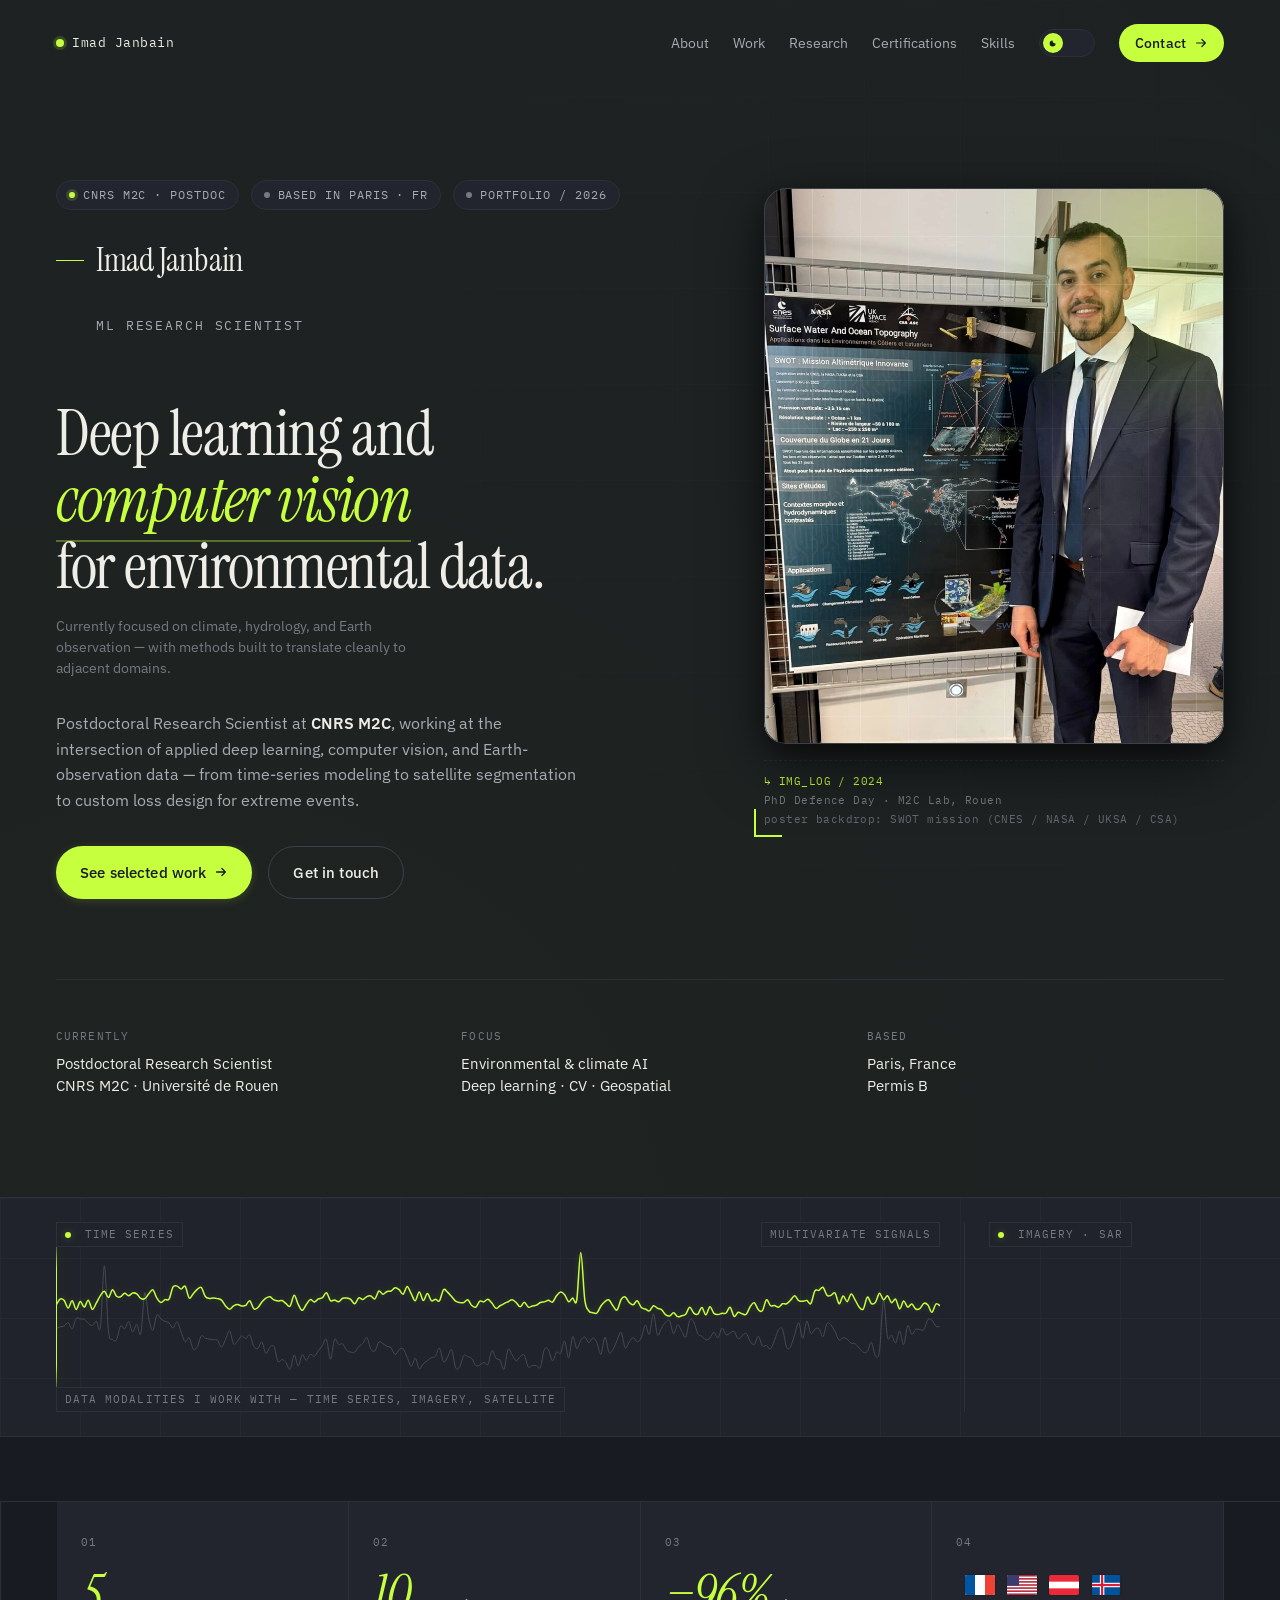
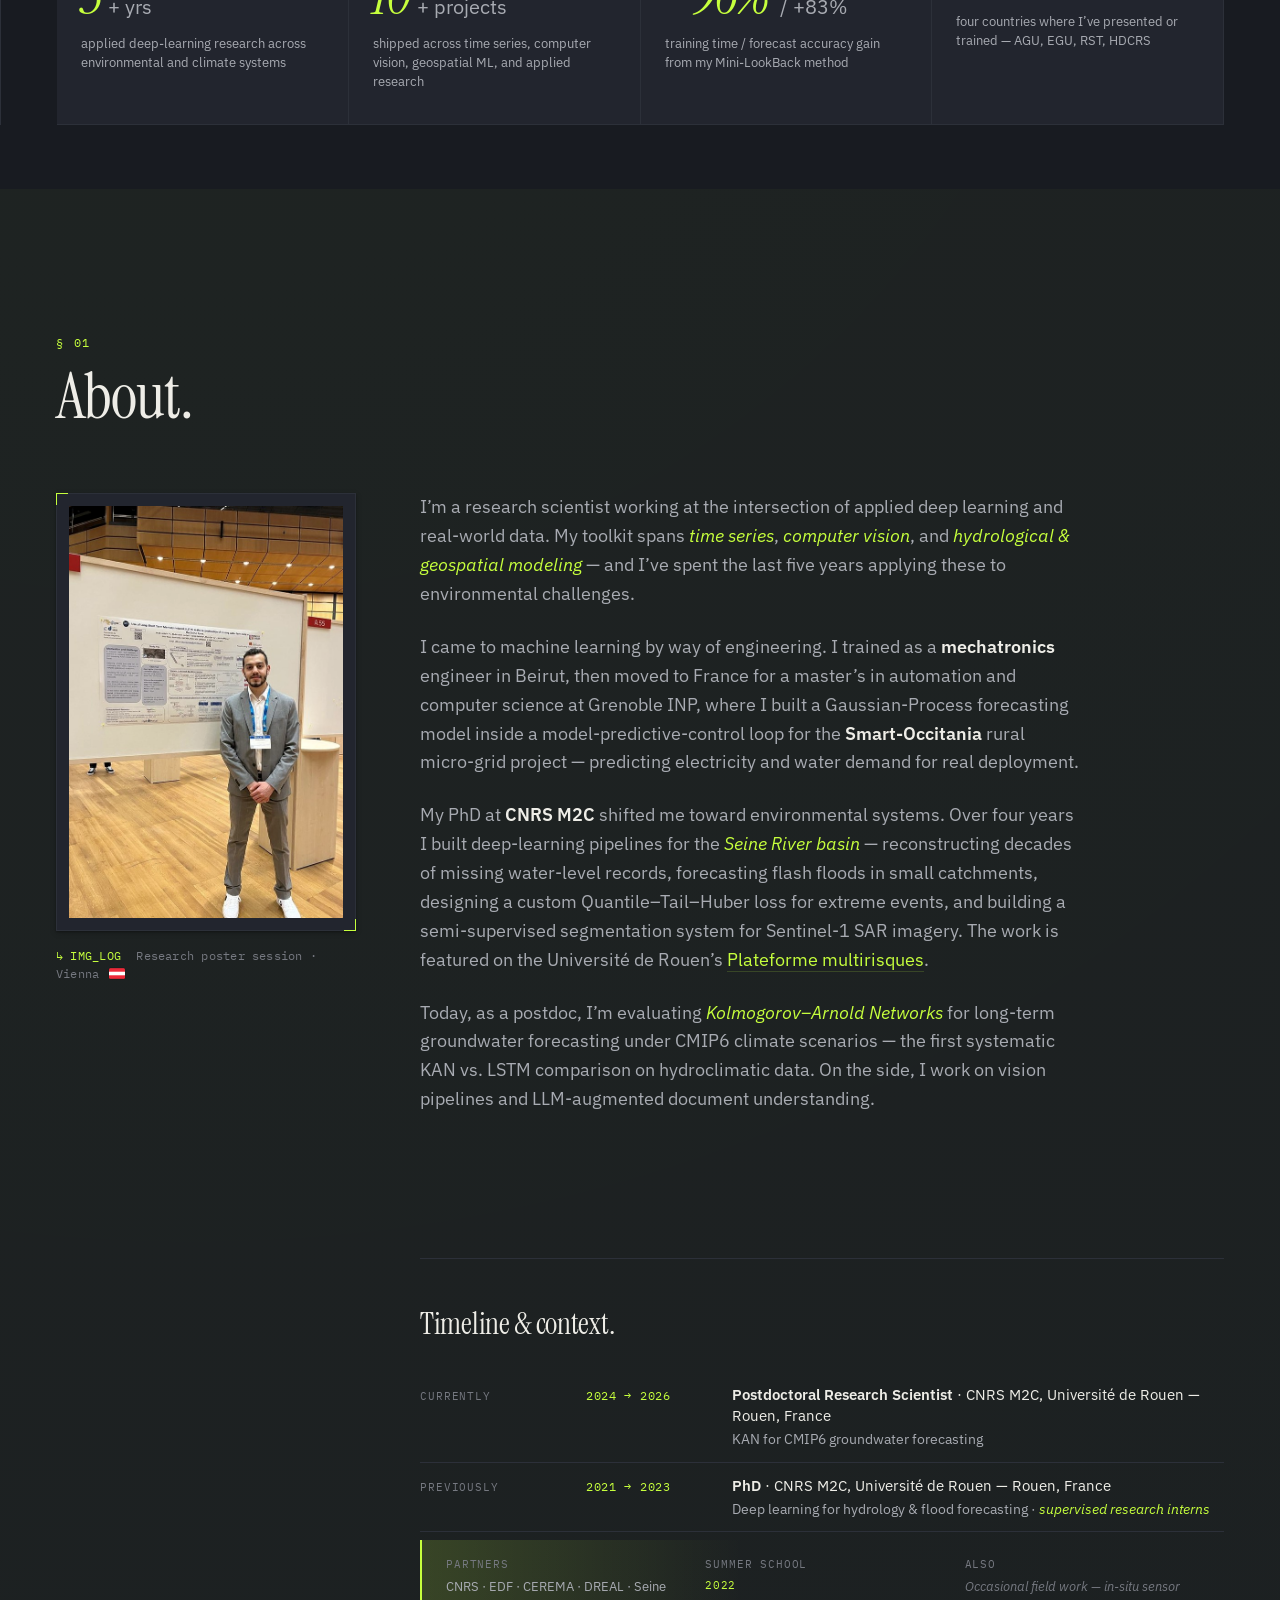
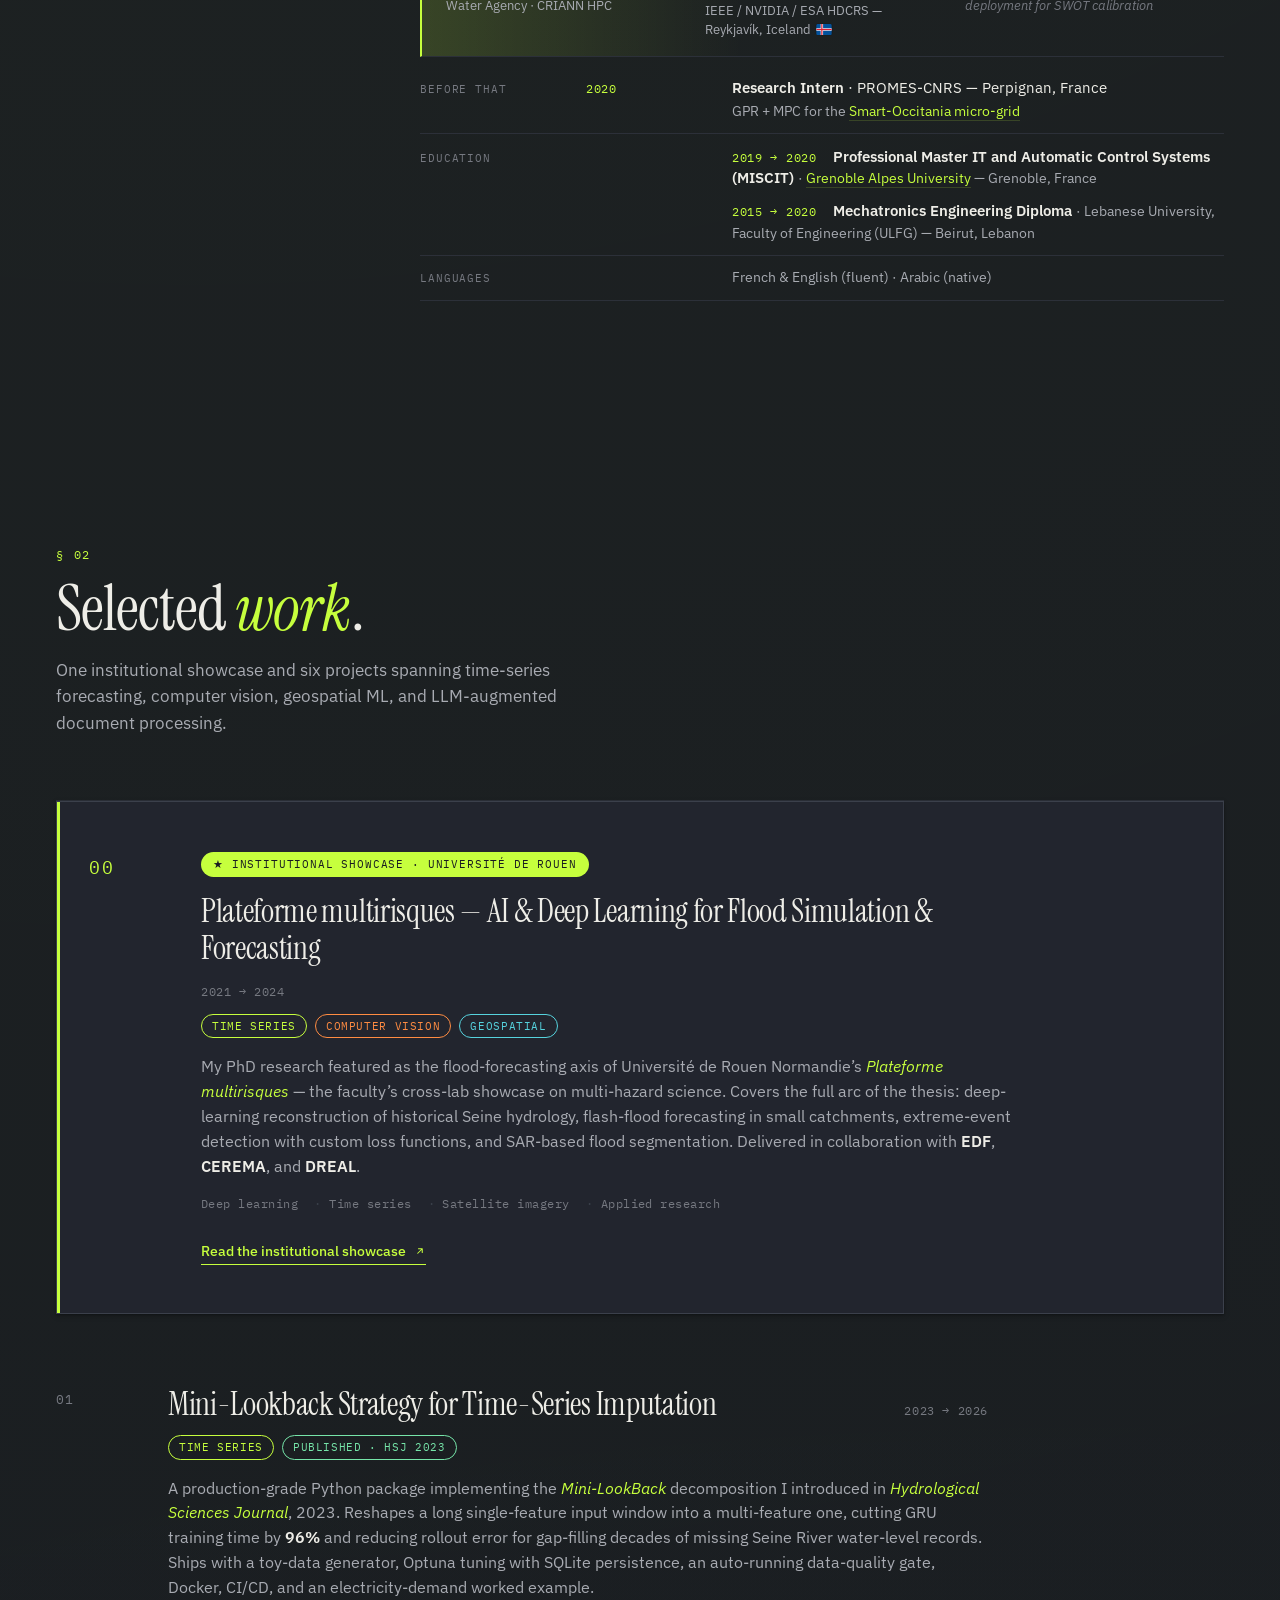
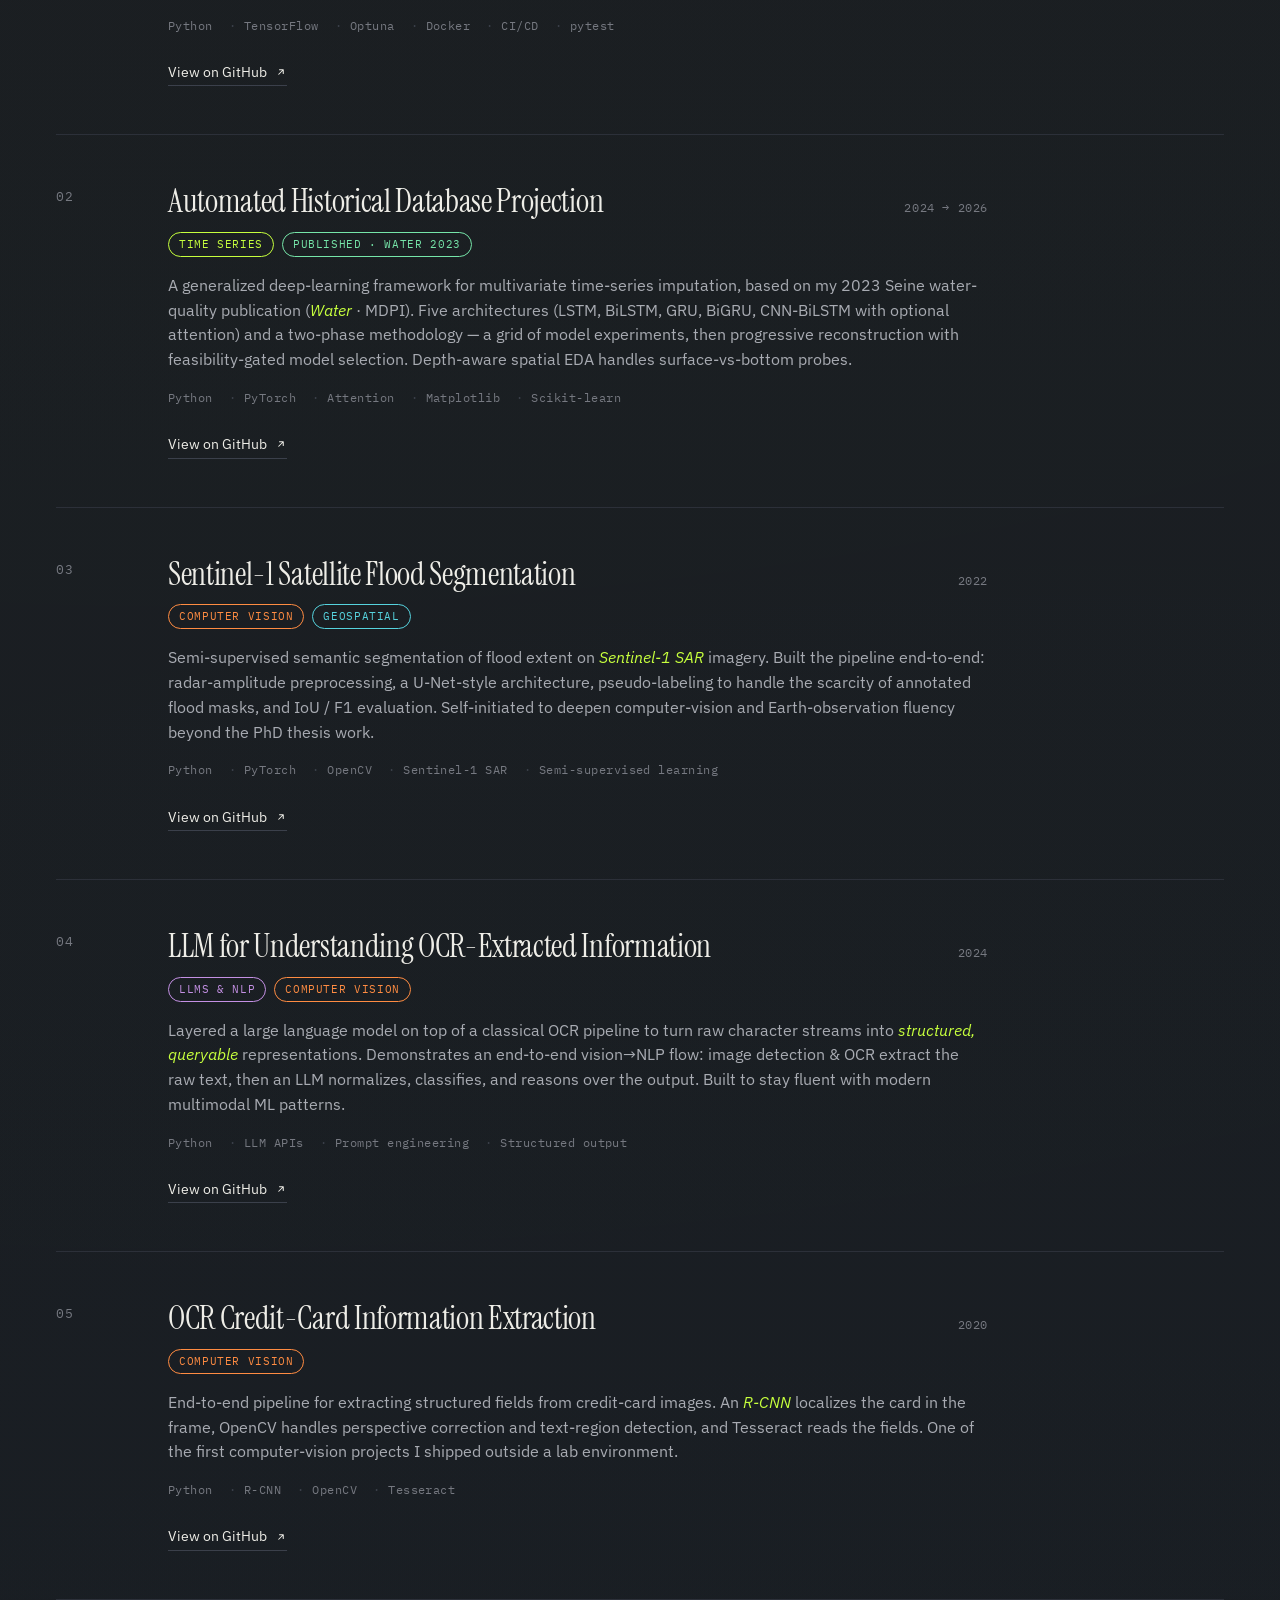
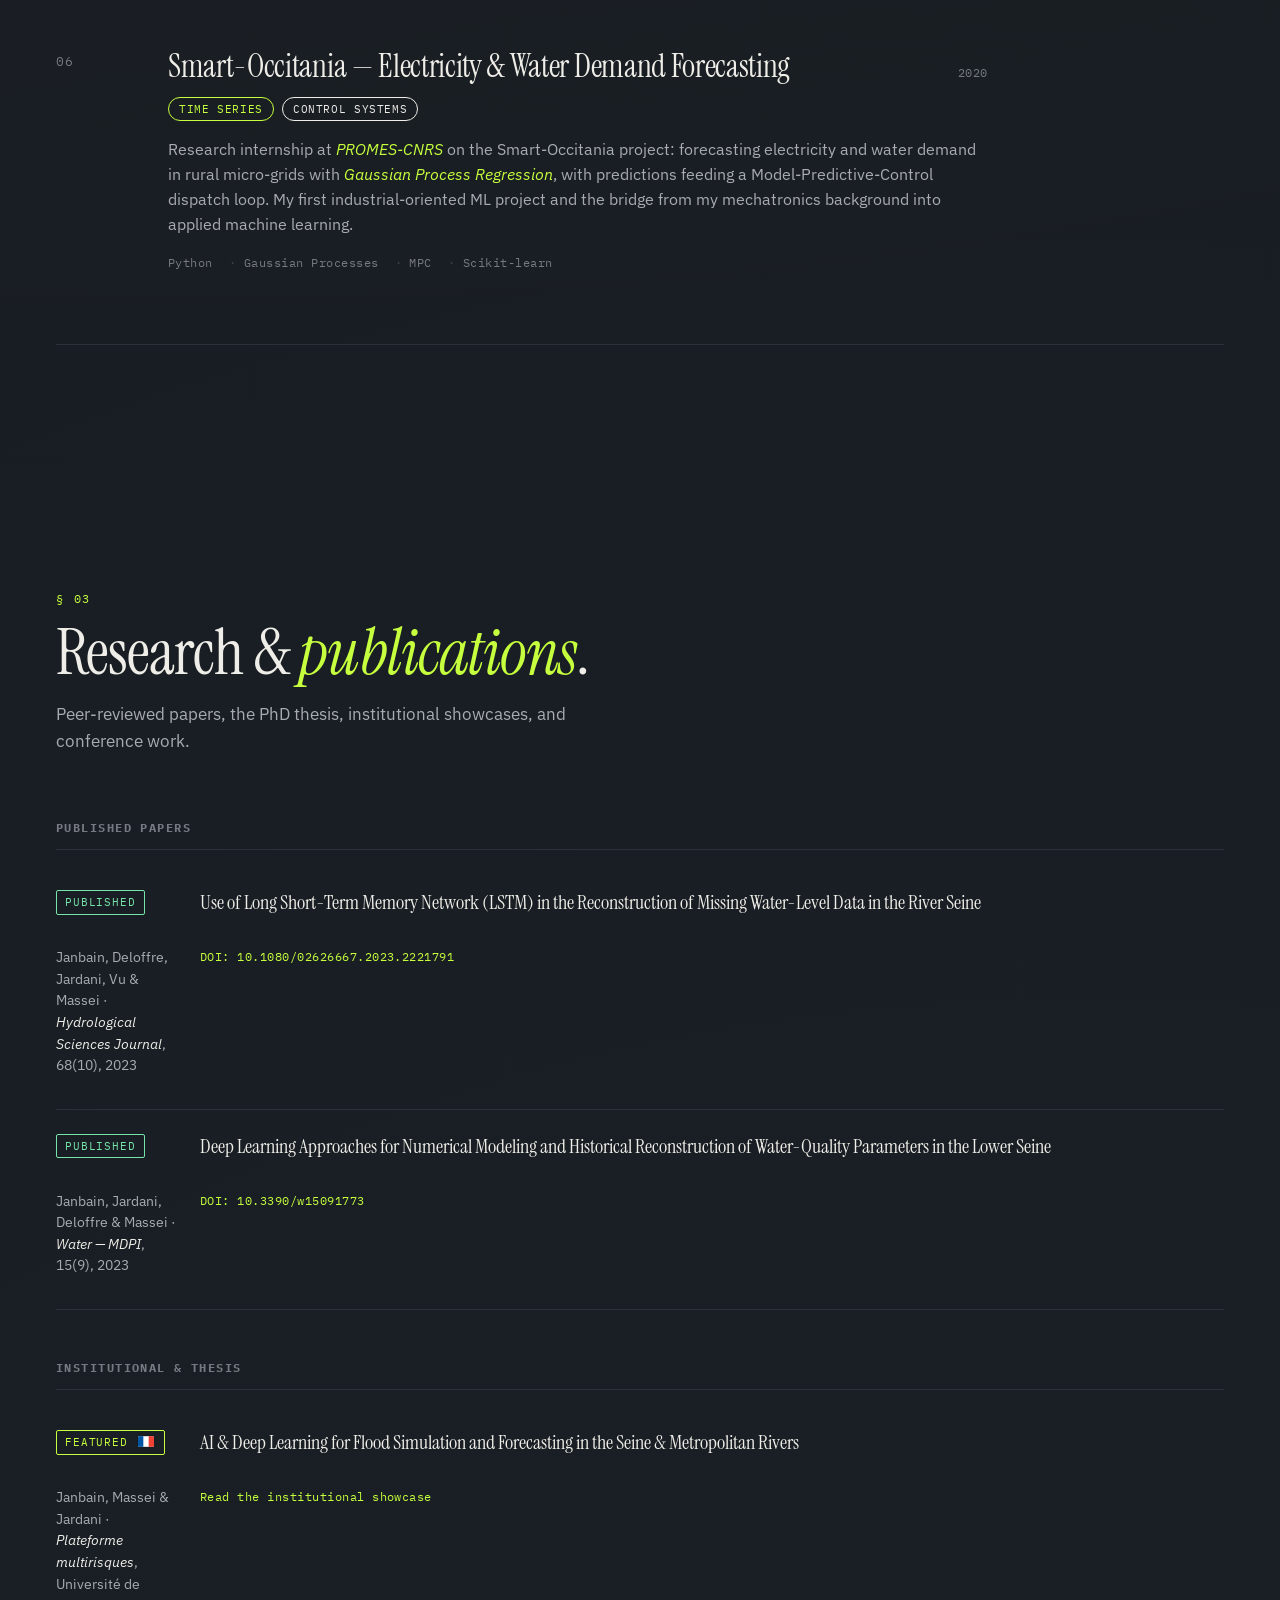
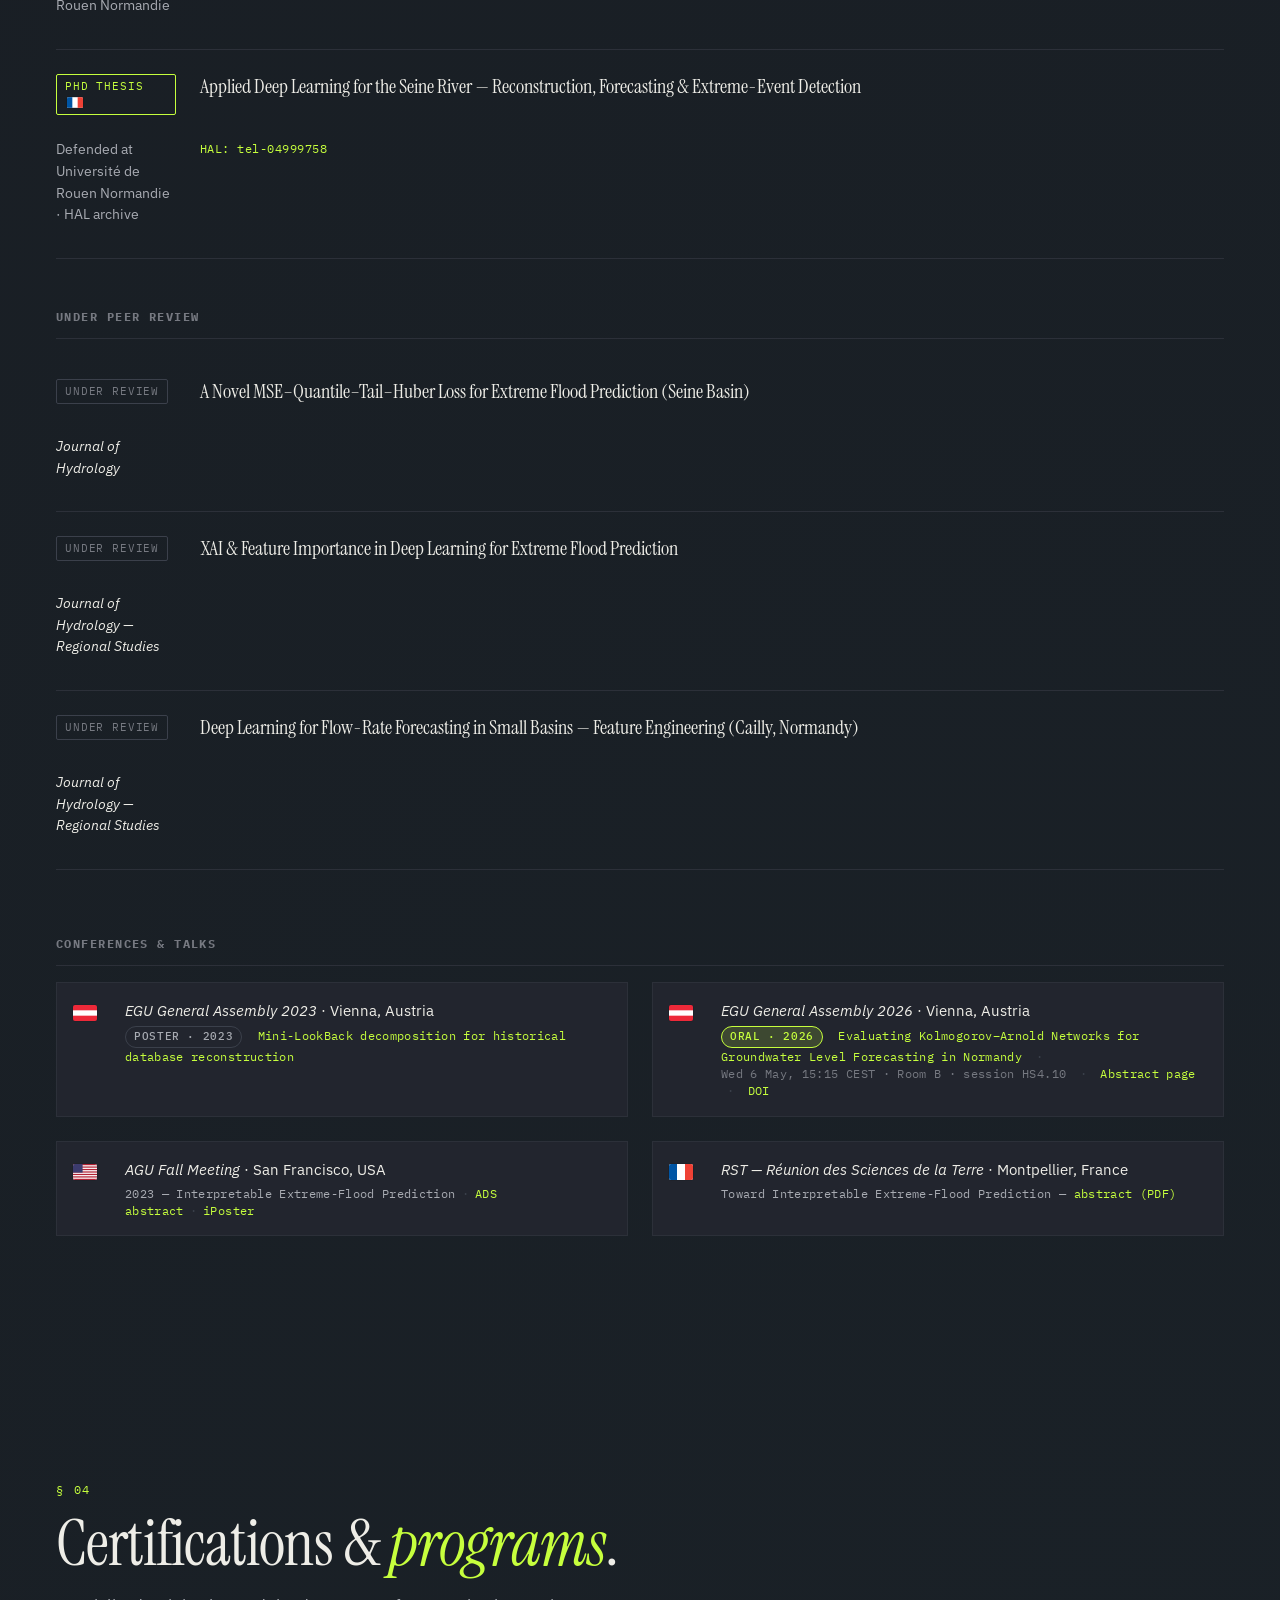
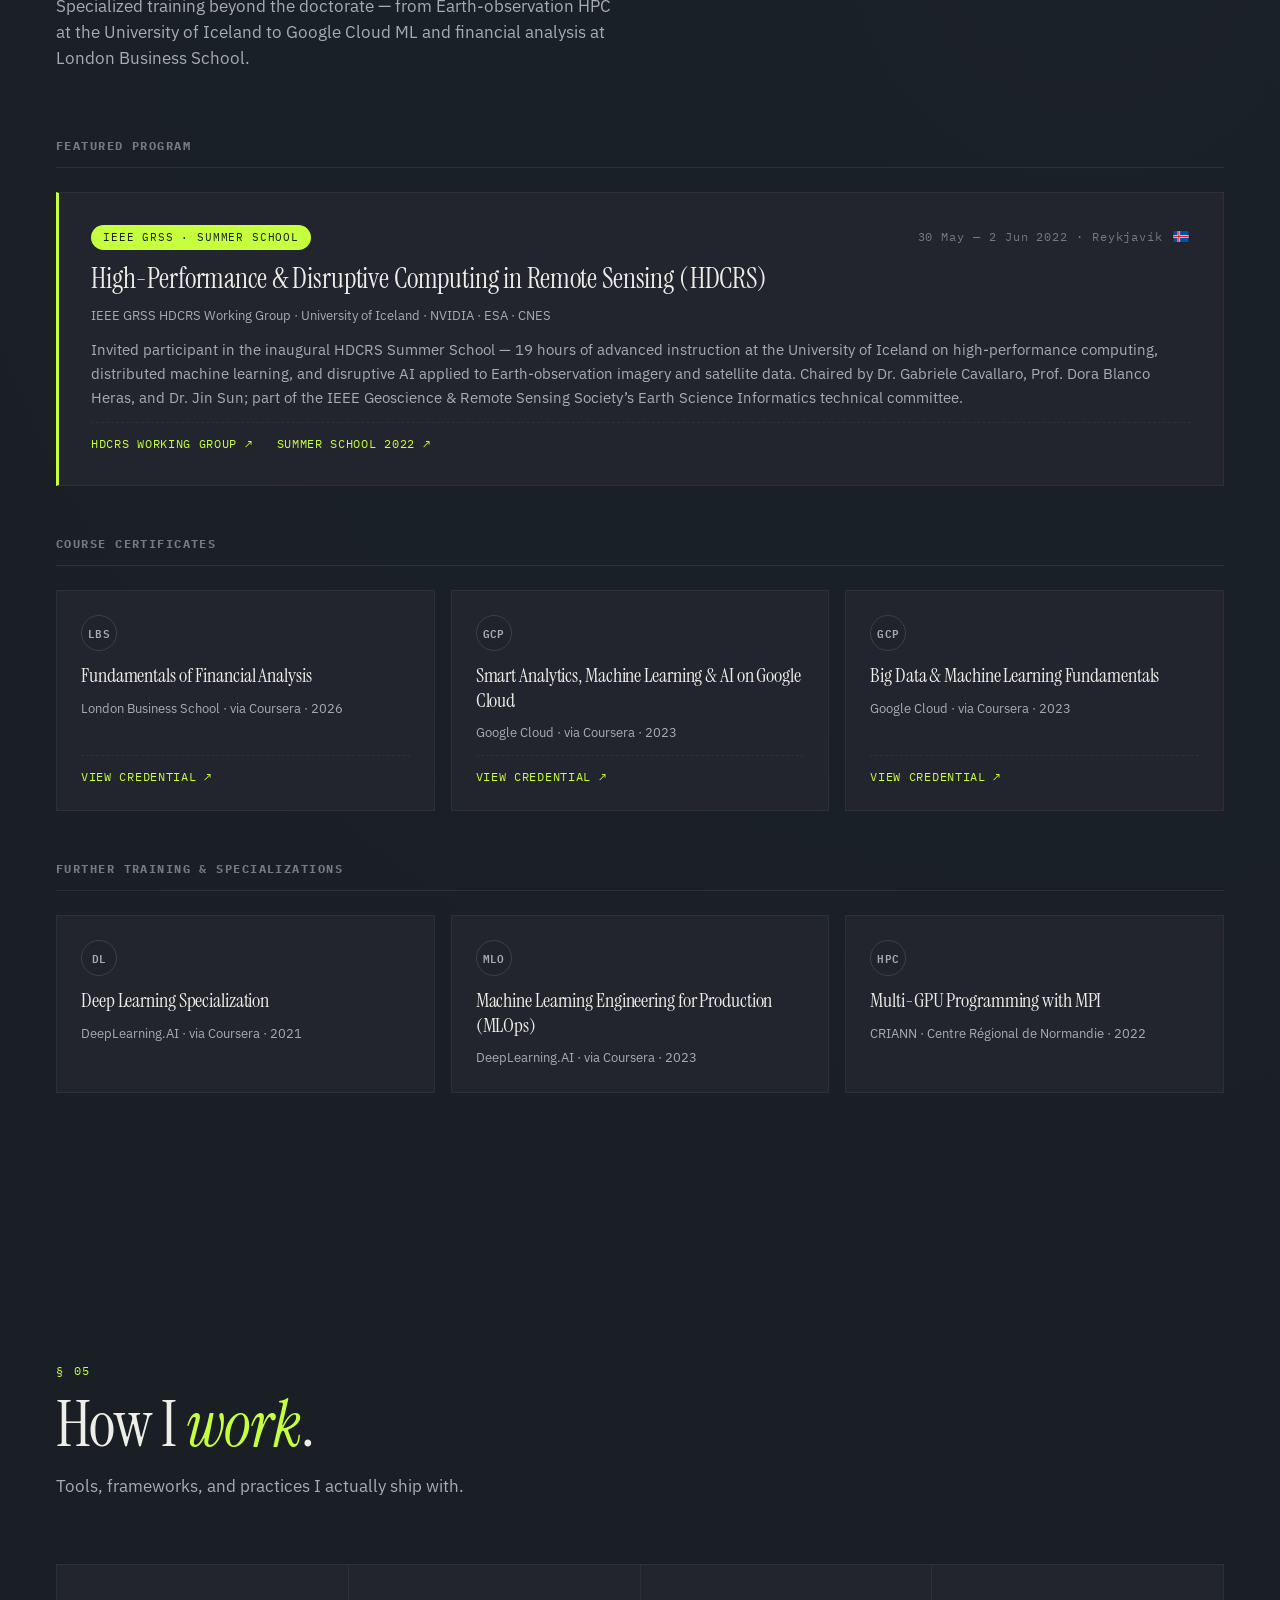
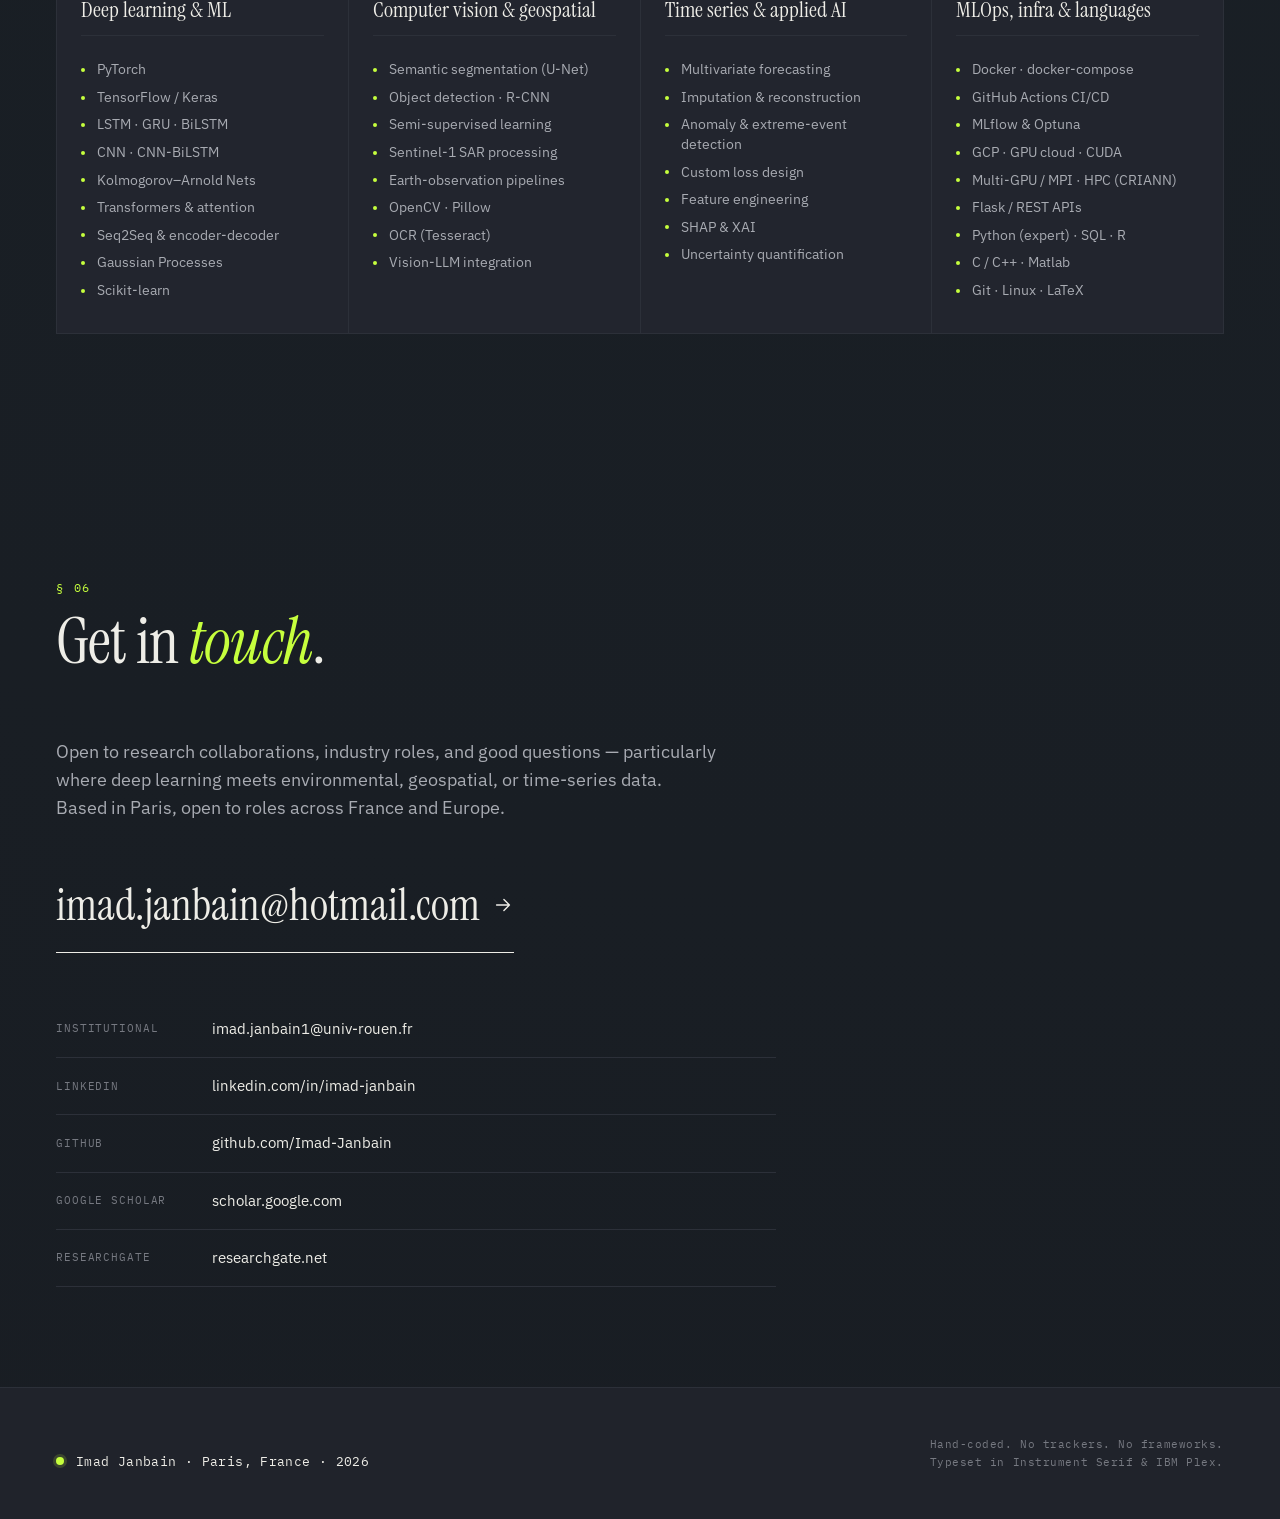
==== commit f53653f4: "Add files via upload" ====
--- a/index.html
+++ b/index.html
@@ -247,15 +247,21 @@
                   <span class="fact__year">2020</span>
                   <span class="fact__value"><strong>Research Intern</strong> &middot; PROMES-CNRS &mdash; Perpignan, France <span class="fact__sub">GPR + MPC for the <a href="https://www.thinksmartgrids.fr/en/actualites/smart-occitania-enedis-smart-grid-based-on-renewable-energy-in-rural-areas/" target="_blank" rel="noopener">Smart-Occitania micro-grid</a></span></span>
                 </li>
-                <li>
+                <li class="fact--education">
                   <span class="fact__label">Education</span>
-                  <span class="fact__year">2019 &rarr; 2020</span>
-                  <span class="fact__value"><strong>Professional Master IT and Automatic Control Systems (MISCIT)</strong> &middot; <a href="https://formations.univ-grenoble-alpes.fr/fr/catalogue-2021/master-XB/master-electronique-energie-electrique-automatique-IFZ3DRB9/parcours-electrical-engineering-and-control-systems-miscit-2e-annee-L0B3QTVU.html" target="_blank" rel="noopener">Grenoble Alpes University</a> &mdash; Grenoble, France</span>
-                </li>
-                <li>
-                  <span class="fact__label fact__label--continued"></span>
-                  <span class="fact__year">2015 &rarr; 2020</span>
-                  <span class="fact__value"><strong>Mechatronics Engineering Diploma</strong> &middot; Lebanese University, Faculty of Engineering (ULFG) &mdash; Beirut, Lebanon</span>
+                  <span class="fact__year"></span>
+                  <span class="fact__value">
+                    <span class="edu-item">
+                      <span class="edu-item__year">2019 &rarr; 2020</span>
+                      <strong>Professional Master IT and Automatic Control Systems (MISCIT)</strong>
+                      <span class="edu-item__where">&middot; <a href="https://formations.univ-grenoble-alpes.fr/fr/catalogue-2021/master-XB/master-electronique-energie-electrique-automatique-IFZ3DRB9/parcours-electrical-engineering-and-control-systems-miscit-2e-annee-L0B3QTVU.html" target="_blank" rel="noopener">Grenoble Alpes University</a> &mdash; Grenoble, France</span>
+                    </span>
+                    <span class="edu-item">
+                      <span class="edu-item__year">2015 &rarr; 2020</span>
+                      <strong>Mechatronics Engineering Diploma</strong>
+                      <span class="edu-item__where">&middot; Lebanese University, Faculty of Engineering (ULFG) &mdash; Beirut, Lebanon</span>
+                    </span>
+                  </span>
                 </li>
                 <li class="fact--meta">
                   <span class="fact__label">Languages</span>
--- a/styles.css
+++ b/styles.css
@@ -123,7 +123,7 @@
   -webkit-font-smoothing: antialiased;
   -moz-osx-font-smoothing: grayscale;
   text-rendering: optimizeLegibility;
-  overflow-x: hidden;
+  overflow-x: clip; /* clip (not hidden) so position: sticky still works on descendants */
   background-image:
     radial-gradient(circle at 15% 10%, var(--bg-wash-1, rgba(198, 255, 61, 0.04)) 0%, transparent 50%),
     radial-gradient(circle at 85% 75%, var(--bg-wash-2, rgba(86, 211, 222, 0.03)) 0%, transparent 55%);
@@ -720,7 +720,7 @@
   letter-spacing: 0;
   margin-left: 6px;
 }
-.metric__number--flags { display: flex; gap: 6px; font-size: 36px; }
+.metric__number--flags { display: flex; align-items: center; gap: 0; font-size: 14px; padding: 6px 0; }
 .metric__label { font-size: 13px; line-height: 1.45; color: var(--text-2); }
 @media (max-width: 960px) { .metrics__grid { grid-template-columns: repeat(2, 1fr); } }
 @media (max-width: 540px) { .metrics__grid { grid-template-columns: 1fr; } }
@@ -750,34 +750,37 @@
    9. ABOUT
    ---------------------------------------------------------------------------- */
 
-/* Inline SVG flags — work everywhere (Windows, macOS, Linux), no font dependency */
+/* Inline SVG flags — fixed pixel sizes (not em) to avoid font-size cascade issues */
 .flag {
   display: inline-block;
-  height: 0.85em;
-  width: 1.27em; /* roughly 3:2 ratio */
-  vertical-align: -0.08em;
-  margin: 0 0.15em;
+  height: 11px;
+  width: 16px;
+  vertical-align: -1px;
+  margin: 0 2px;
   border-radius: 1.5px;
   box-shadow: 0 0 0 0.5px rgba(0, 0, 0, 0.18);
   flex-shrink: 0;
 }
 .metric__number--flags .flag {
-  height: 1em;
-  width: 1.5em;
-  margin: 0 0.05em;
+  height: 20px;
+  width: 30px;
+  margin: 0 3px;
   vertical-align: middle;
+  border-radius: 2px;
 }
 .conf__flag .flag {
-  height: 1.05em;
-  width: 1.55em;
+  height: 16px;
+  width: 24px;
   margin: 0;
+  border-radius: 2px;
 }
 .pub__status--showcase .flag,
 .cert__date .flag,
 .portrait__sub .flag,
-.fact__value .flag {
-  height: 0.9em;
-  width: 1.35em;
+.fact__value .flag,
+.ctx__value .flag {
+  height: 11px;
+  width: 16px;
 }
 
 /* New 2-col split: sticky photo on LEFT, prose + timeline on RIGHT */
@@ -921,6 +924,33 @@
   font-style: italic;
 }
 .fact__value--muted { color: var(--text-2); }
+
+/* Education: multi-item stack — both diplomas under a single EDUCATION label */
+.fact--education .fact__value {
+  display: flex;
+  flex-direction: column;
+  gap: var(--sp-3);
+}
+.fact--education .edu-item {
+  display: block;
+}
+.fact--education .edu-item__year {
+  display: inline-block;
+  font-family: var(--ff-mono);
+  font-size: 11.5px;
+  letter-spacing: 0.06em;
+  color: var(--accent);
+  margin-right: var(--sp-3);
+  white-space: nowrap;
+}
+.fact--education .edu-item strong {
+  font-weight: 600;
+}
+.fact--education .edu-item__where {
+  display: inline;
+  color: var(--text-2);
+  font-size: 14px;
+}
 .fact--meta .fact__label,
 .fact--meta .fact__year { color: var(--text-3); }
 .fact--meta .fact__value { font-size: 13.5px; color: var(--text-2); }
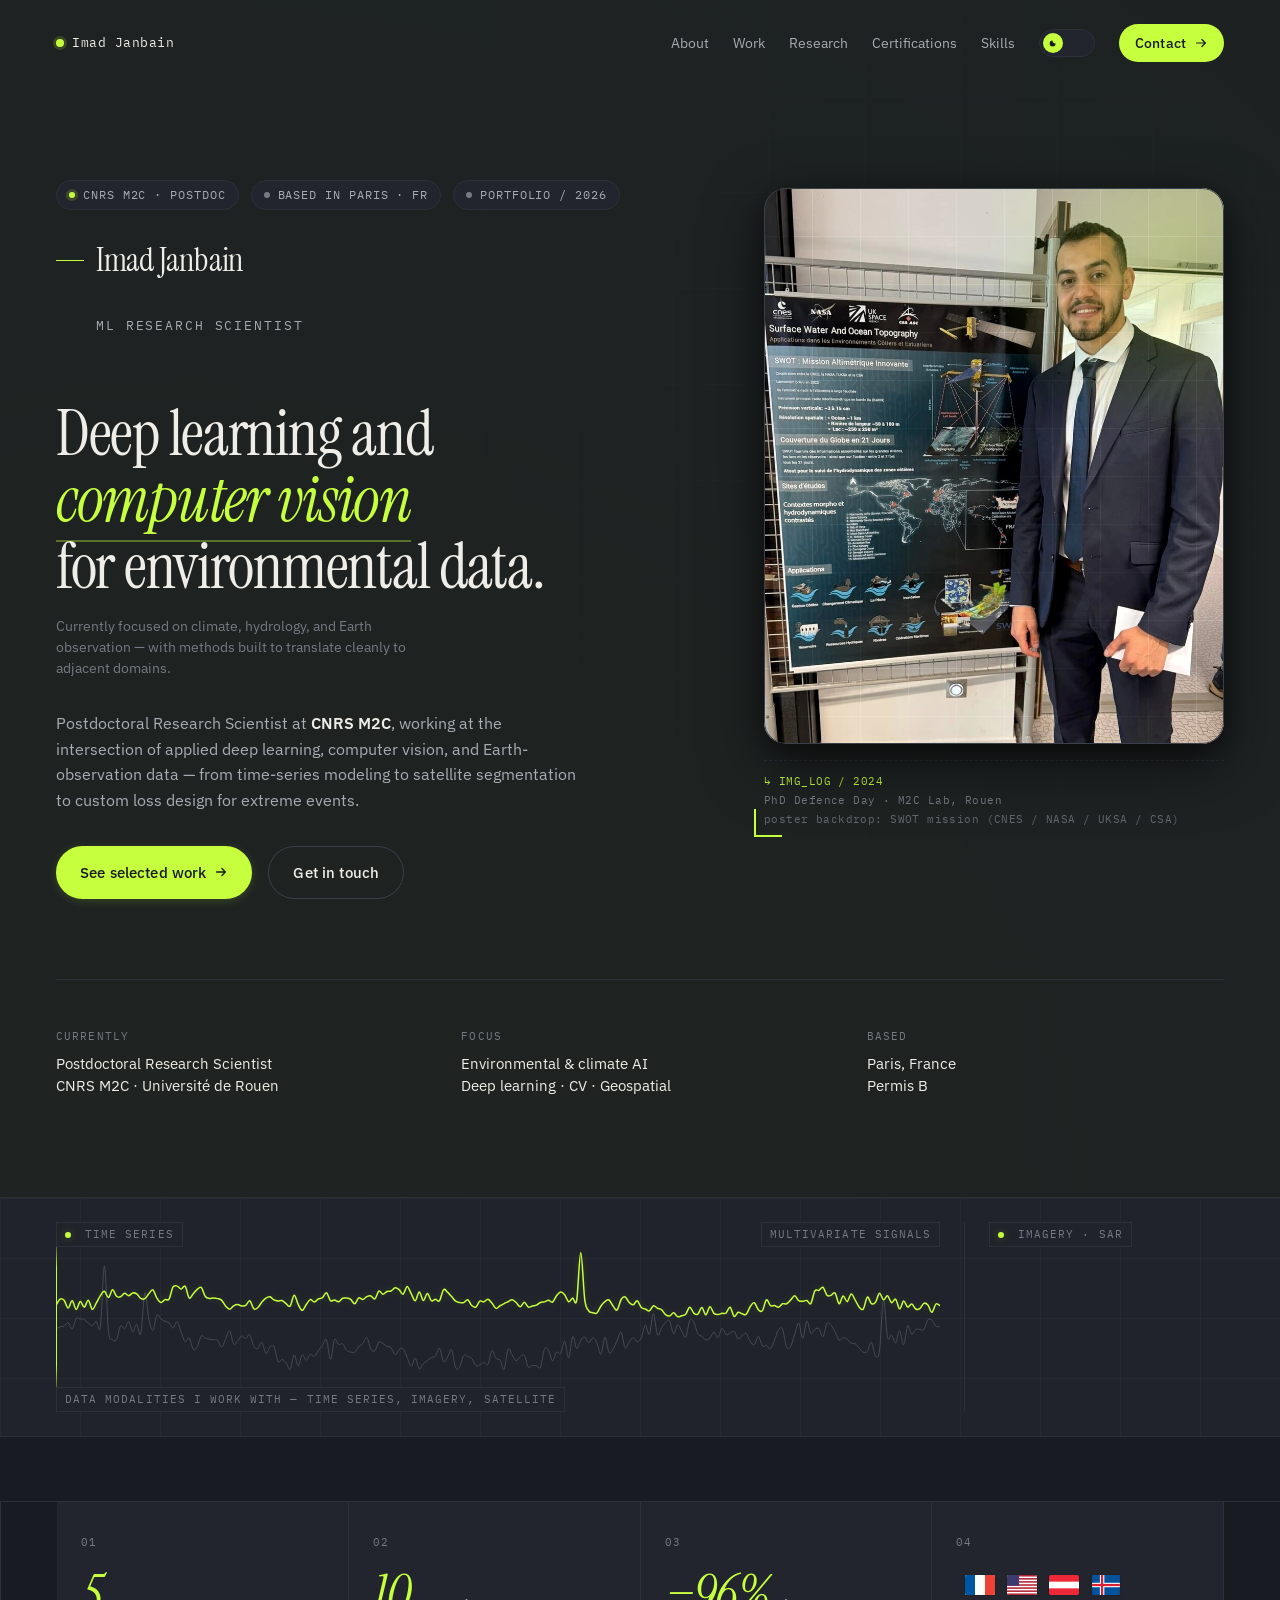
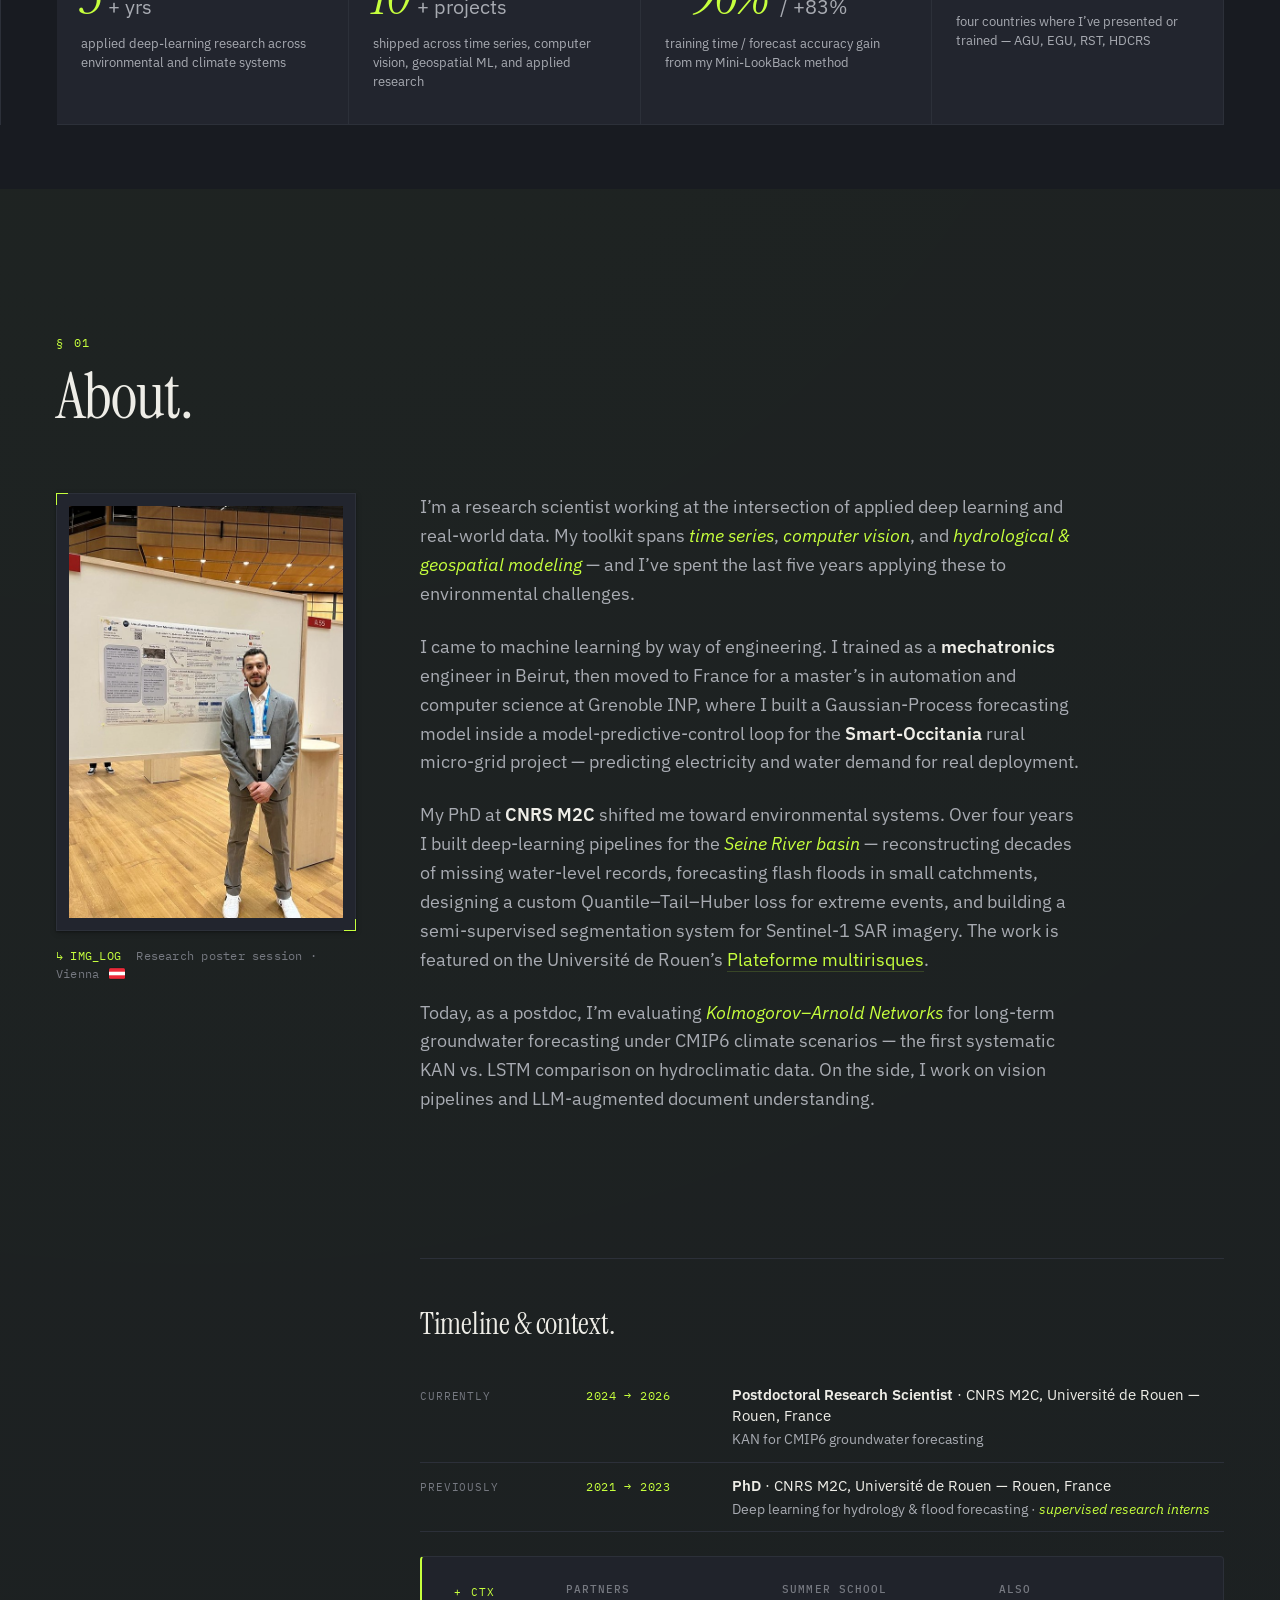
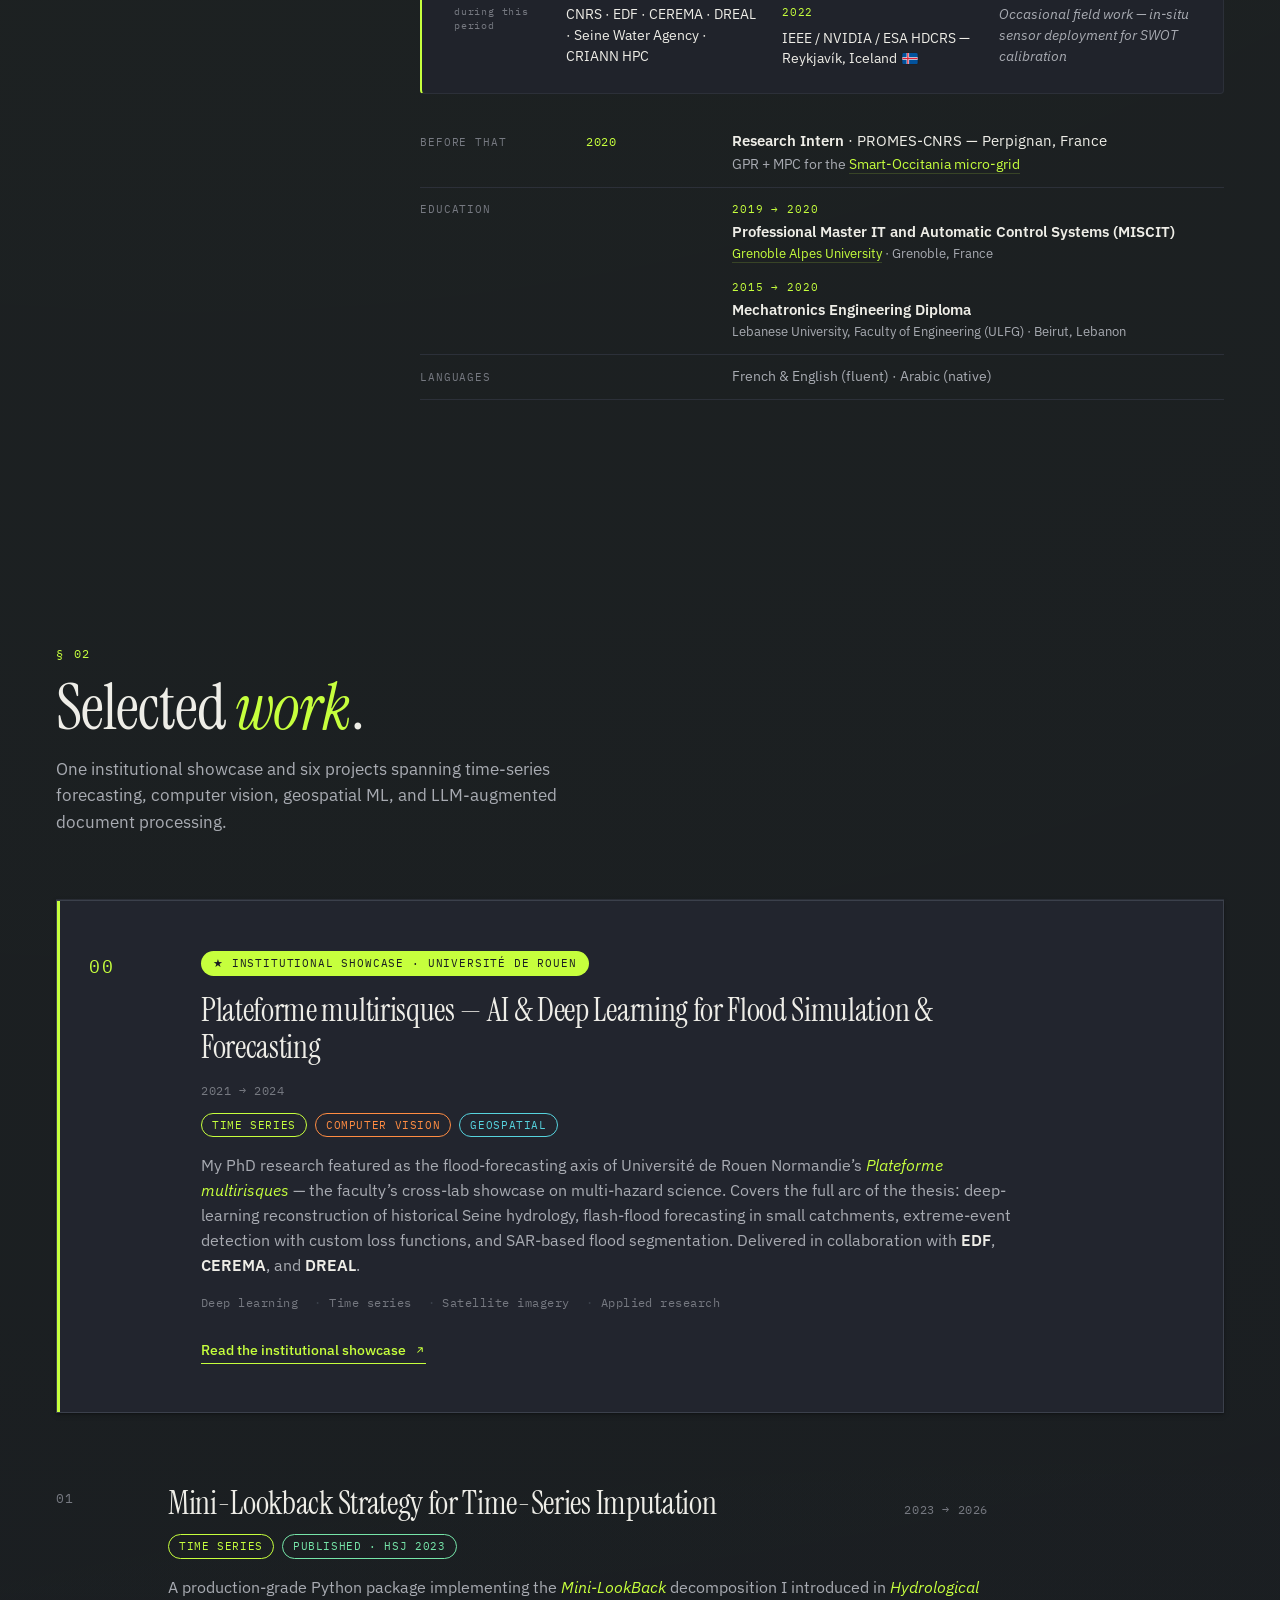
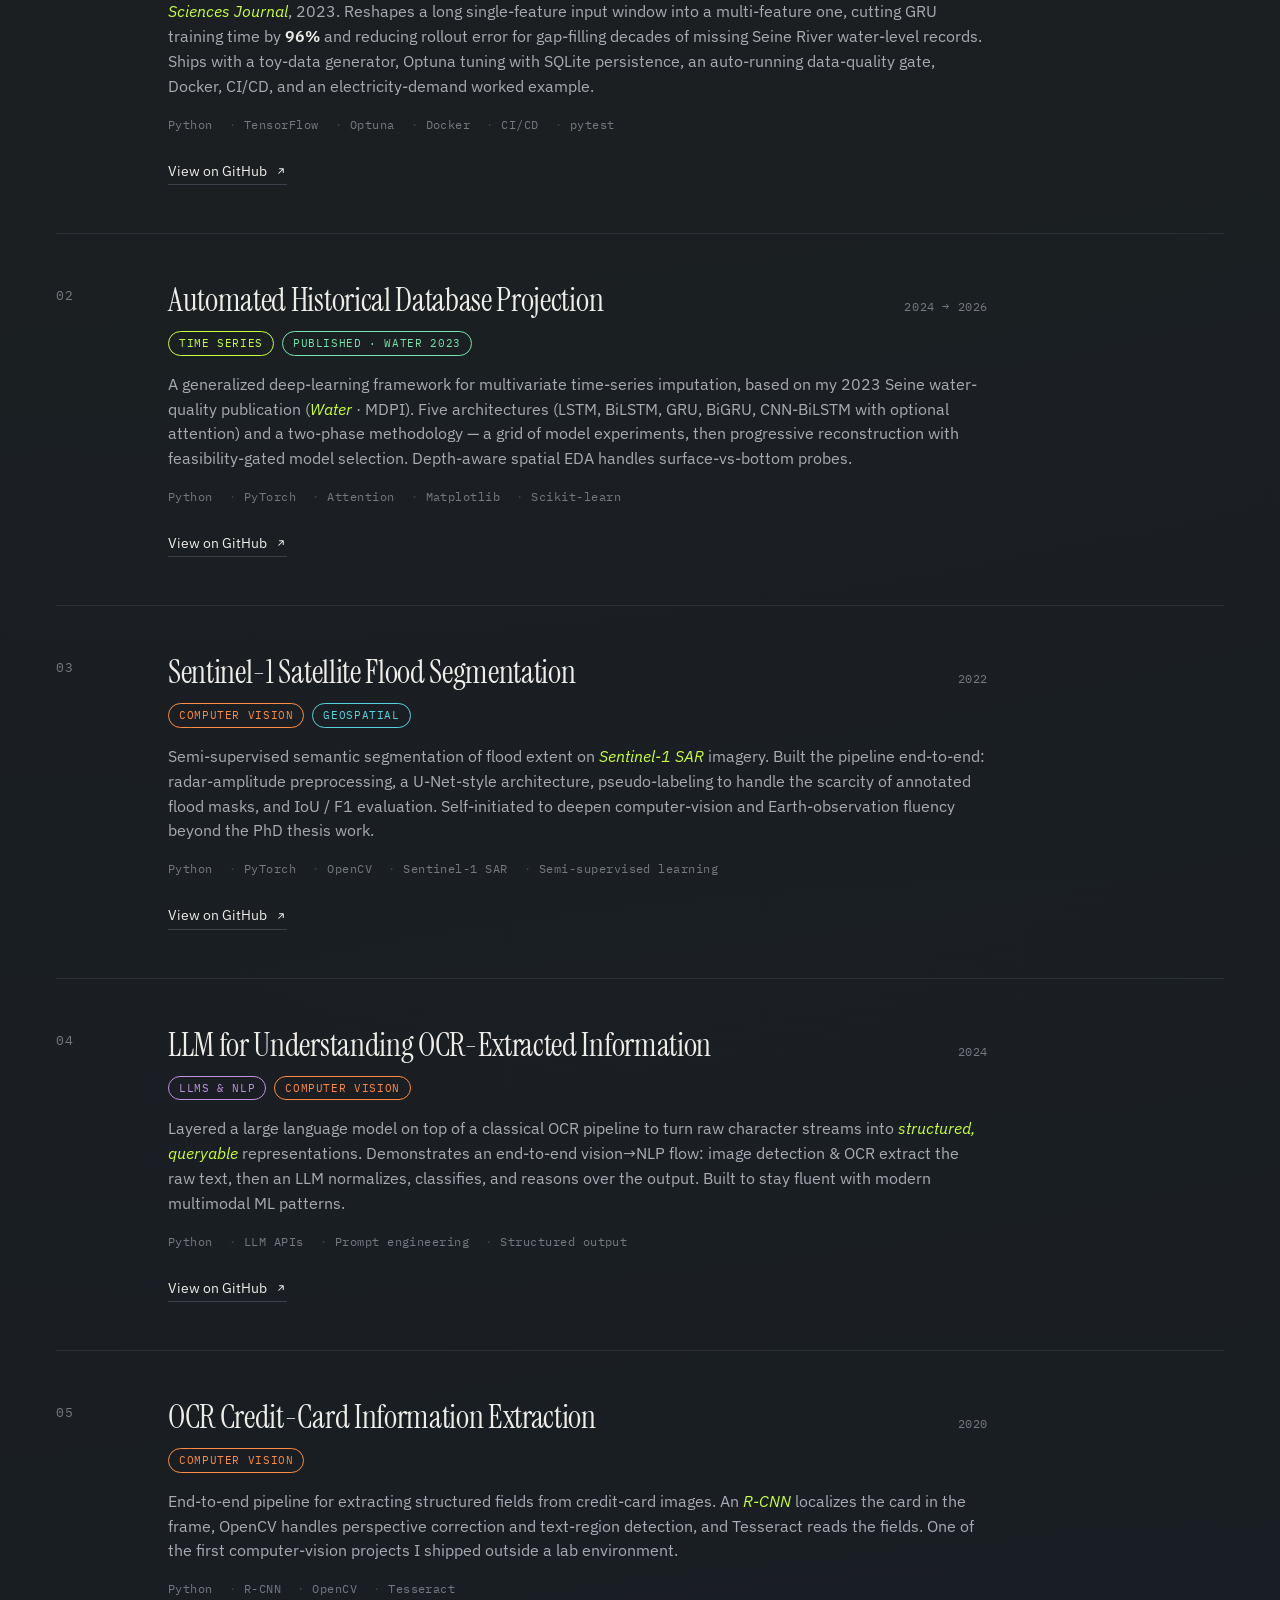
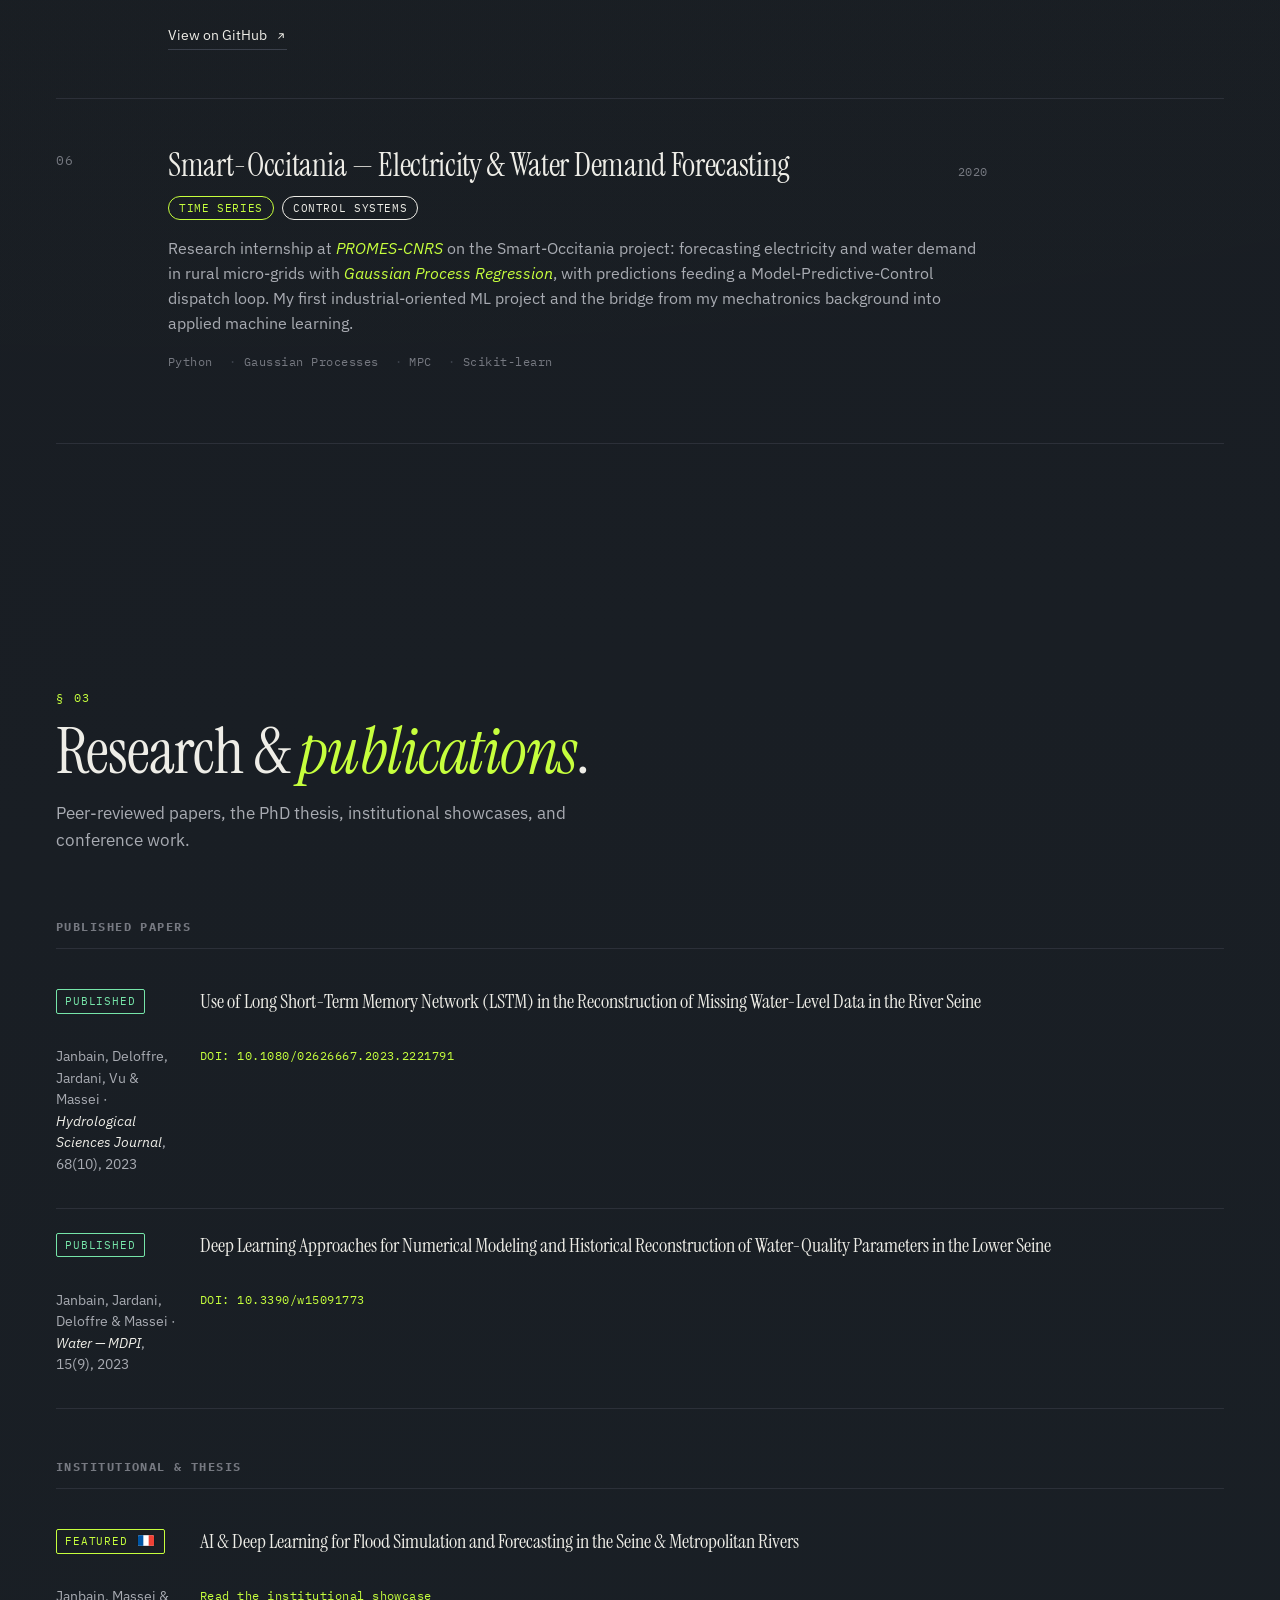
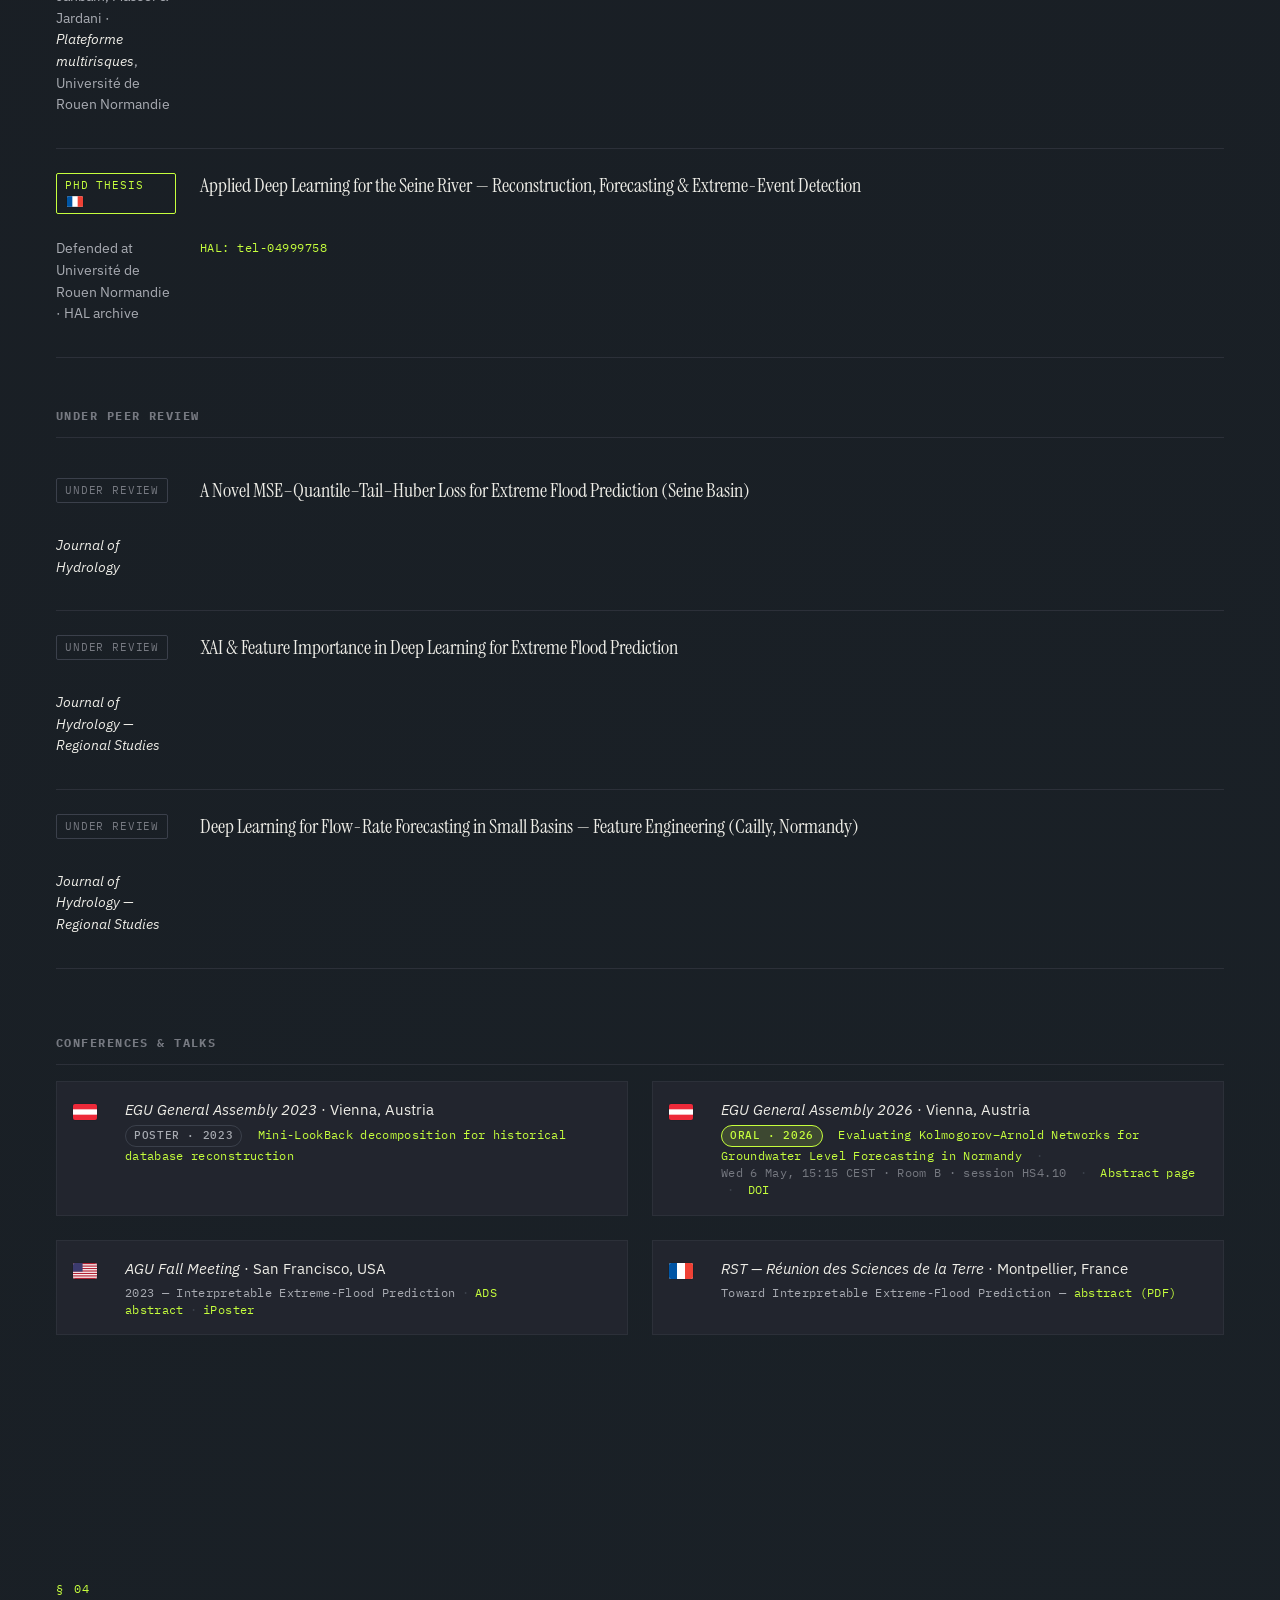
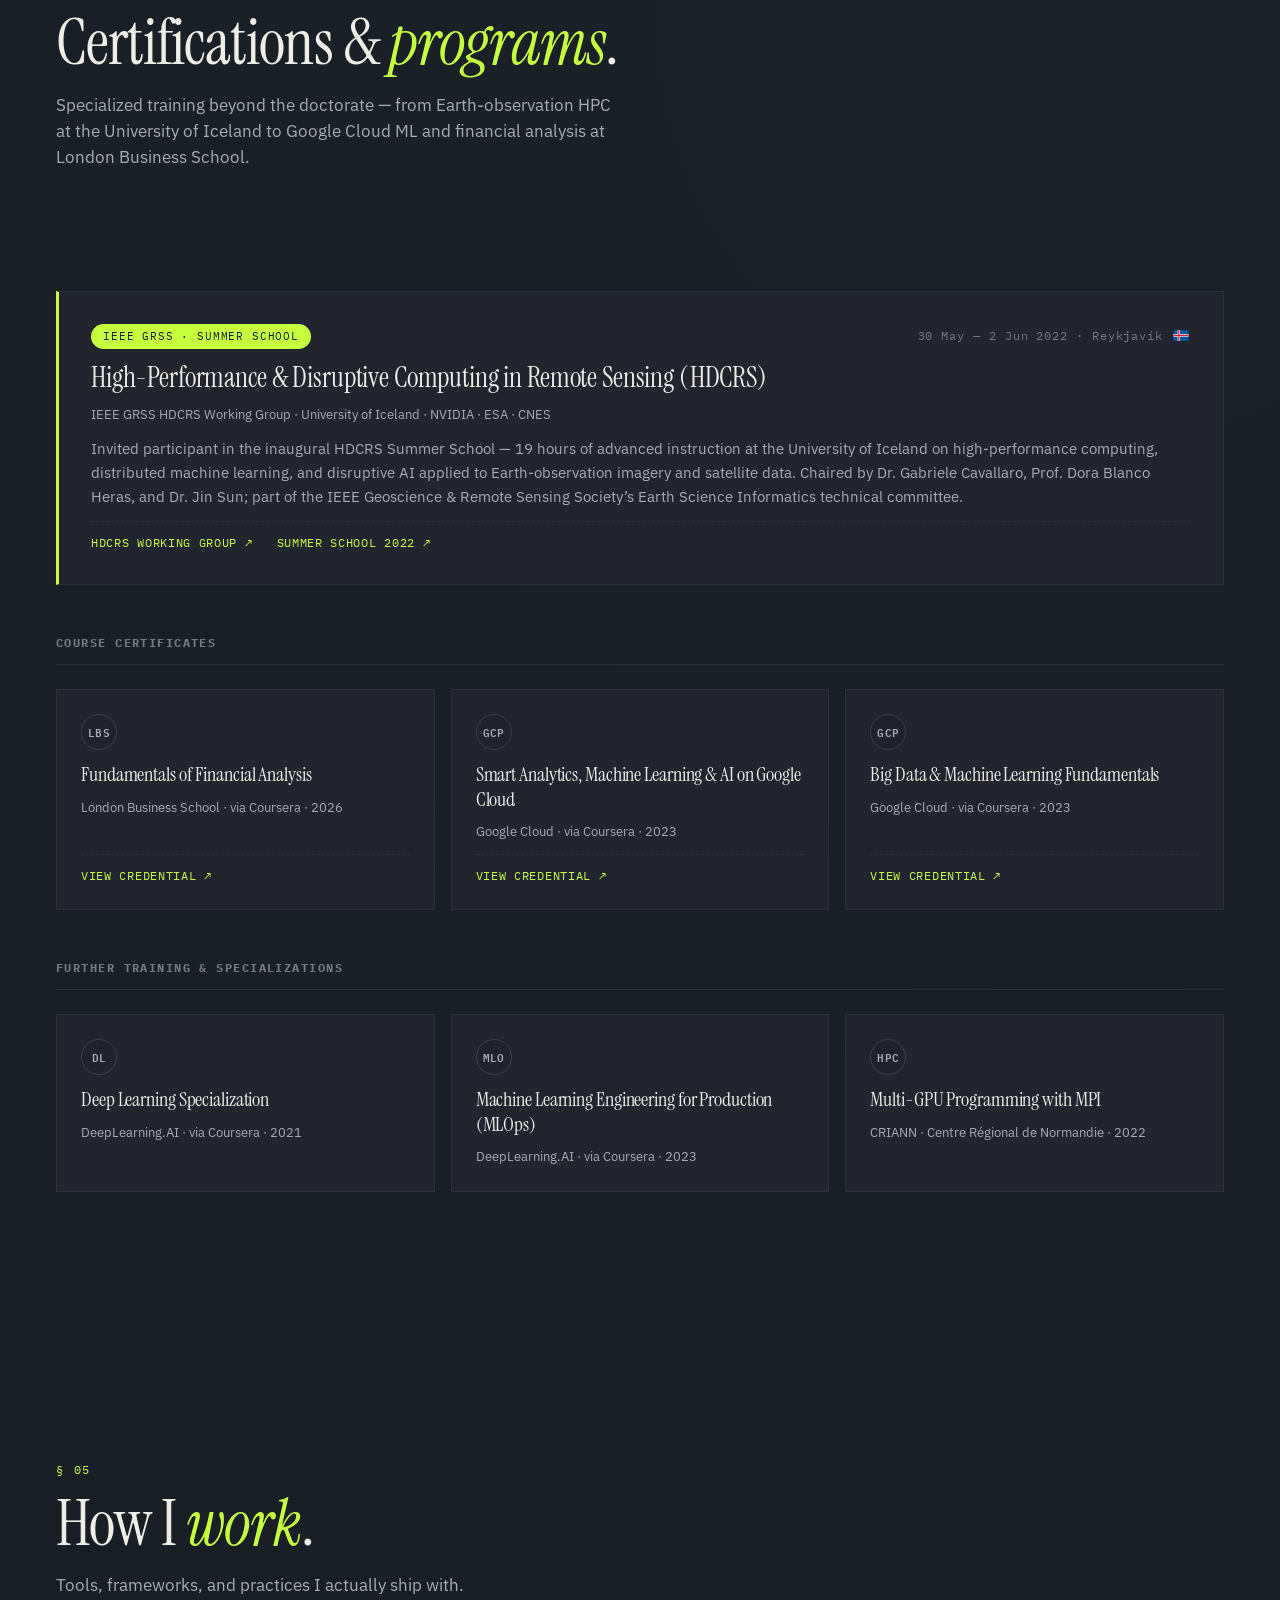
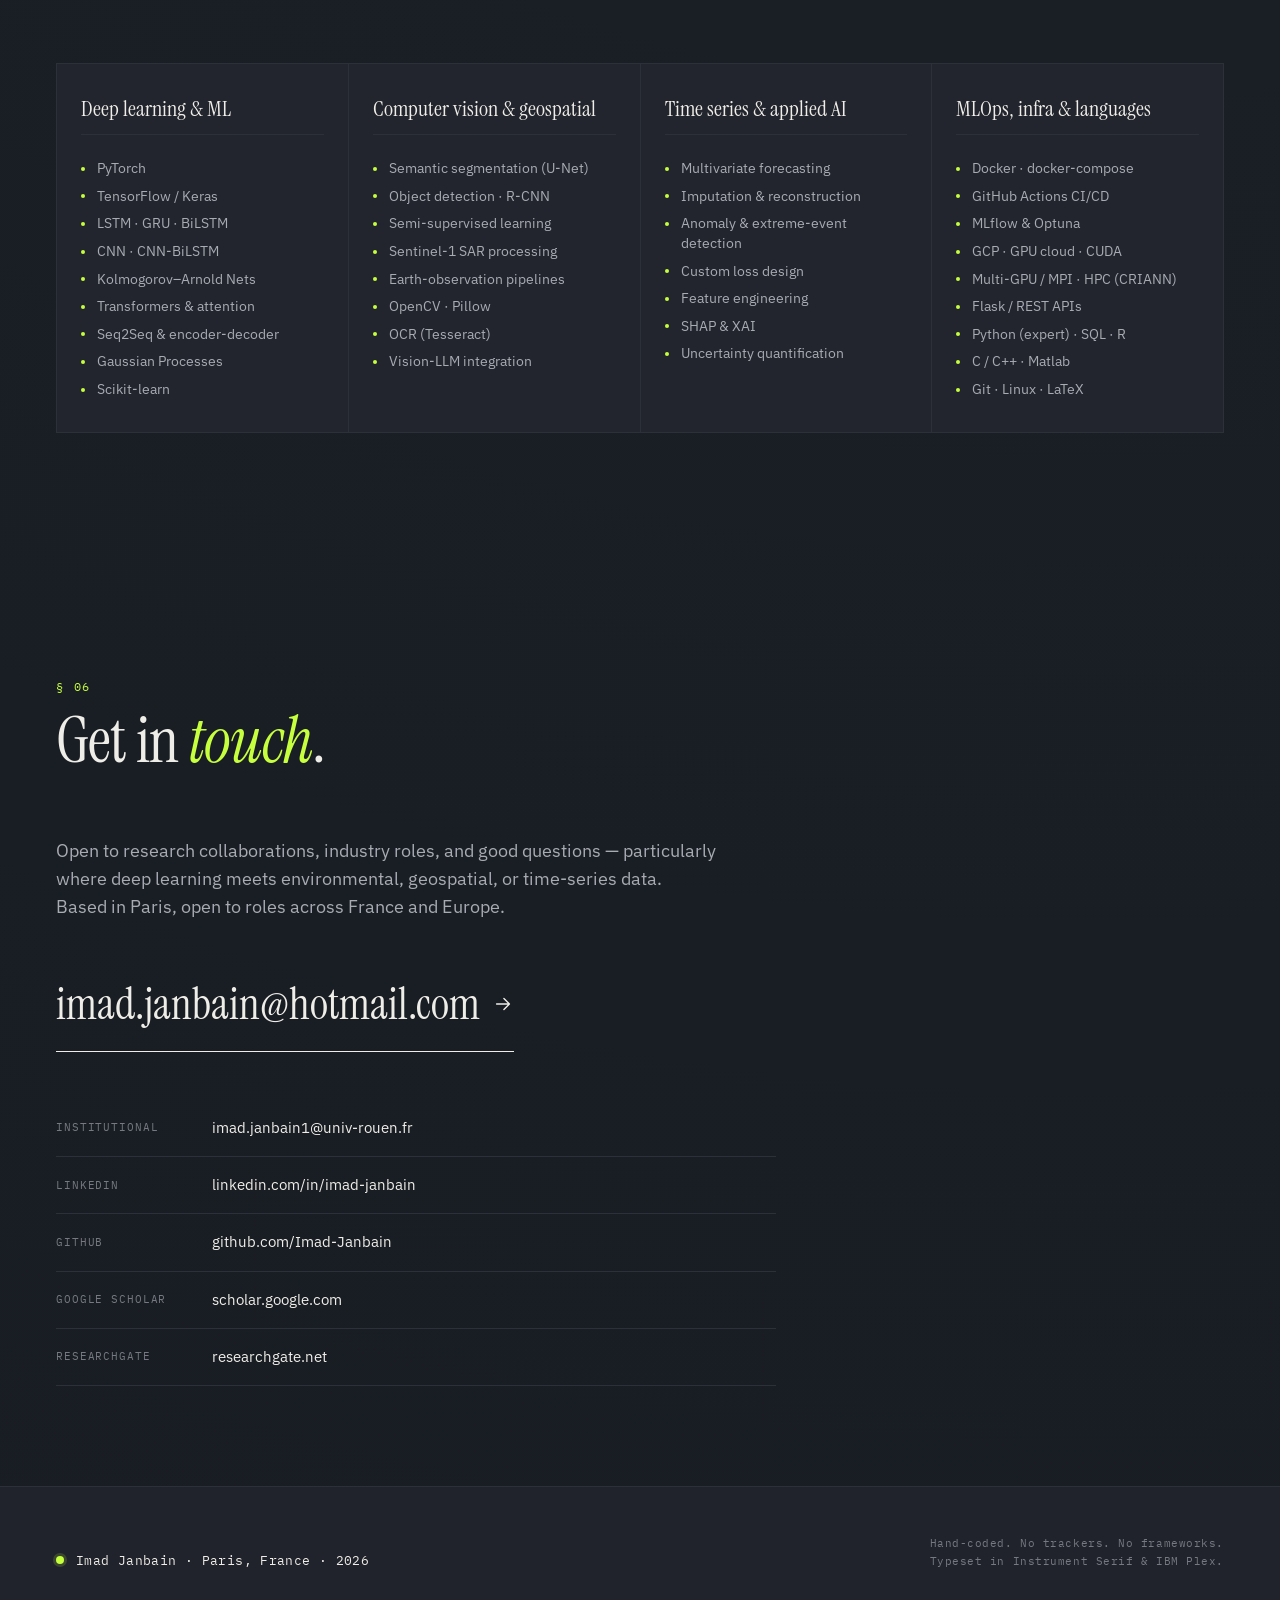
==== commit 6d828e45: "Add files via upload" ====
--- a/index.html
+++ b/index.html
@@ -224,20 +224,26 @@
                 </li>
               </ul>
 
-              <!-- Compact horizontal CTX block — contextual to the PhD period above -->
+              <!-- Compact horizontal CTX block — styled as a Sentinel-1-style card -->
               <div class="fact-ctx-block">
-                <div class="ctx-item">
-                  <span class="ctx__label">Partners</span>
-                  <span class="ctx__value">CNRS · EDF · CEREMA · DREAL · Seine Water Agency · CRIANN HPC</span>
+                <div class="fact-ctx-block__index">
+                  + ctx
+                  <small>during this period</small>
                 </div>
-                <div class="ctx-item">
-                  <span class="ctx__label">Summer School</span>
-                  <span class="ctx__year">2022</span>
-                  <span class="ctx__value">IEEE / NVIDIA / ESA HDCRS &mdash; Reykjavík, Iceland <svg class="flag" viewBox="0 0 25 18" aria-label="Iceland"><rect width="25" height="18" fill="#02529C"/><rect y="7" width="25" height="4" fill="#fff"/><rect x="7" width="4" height="18" fill="#fff"/><rect y="8" width="25" height="2" fill="#DC1E35"/><rect x="8" width="2" height="18" fill="#DC1E35"/></svg></span>
-                </div>
-                <div class="ctx-item">
-                  <span class="ctx__label">Also</span>
-                  <span class="ctx__value ctx__value--muted">Occasional field work &mdash; in-situ sensor deployment for SWOT calibration</span>
+                <div class="fact-ctx-block__body">
+                  <div class="ctx-item">
+                    <span class="ctx__label">Partners</span>
+                    <span class="ctx__value">CNRS · EDF · CEREMA · DREAL · Seine Water Agency · CRIANN HPC</span>
+                  </div>
+                  <div class="ctx-item">
+                    <span class="ctx__label">Summer School</span>
+                    <span class="ctx__year">2022</span>
+                    <span class="ctx__value">IEEE / NVIDIA / ESA HDCRS &mdash; Reykjavík, Iceland <svg class="flag" viewBox="0 0 25 18" aria-label="Iceland"><rect width="25" height="18" fill="#02529C"/><rect y="7" width="25" height="4" fill="#fff"/><rect x="7" width="4" height="18" fill="#fff"/><rect y="8" width="25" height="2" fill="#DC1E35"/><rect x="8" width="2" height="18" fill="#DC1E35"/></svg></span>
+                  </div>
+                  <div class="ctx-item">
+                    <span class="ctx__label">Also</span>
+                    <span class="ctx__value ctx__value--muted">Occasional field work &mdash; in-situ sensor deployment for SWOT calibration</span>
+                  </div>
                 </div>
               </div>
 
@@ -253,13 +259,13 @@
                   <span class="fact__value">
                     <span class="edu-item">
                       <span class="edu-item__year">2019 &rarr; 2020</span>
-                      <strong>Professional Master IT and Automatic Control Systems (MISCIT)</strong>
-                      <span class="edu-item__where">&middot; <a href="https://formations.univ-grenoble-alpes.fr/fr/catalogue-2021/master-XB/master-electronique-energie-electrique-automatique-IFZ3DRB9/parcours-electrical-engineering-and-control-systems-miscit-2e-annee-L0B3QTVU.html" target="_blank" rel="noopener">Grenoble Alpes University</a> &mdash; Grenoble, France</span>
+                      <span class="edu-item__title"><strong>Professional Master IT and Automatic Control Systems (MISCIT)</strong></span>
+                      <span class="edu-item__where"><a href="https://formations.univ-grenoble-alpes.fr/fr/catalogue-2021/master-XB/master-electronique-energie-electrique-automatique-IFZ3DRB9/parcours-electrical-engineering-and-control-systems-miscit-2e-annee-L0B3QTVU.html" target="_blank" rel="noopener">Grenoble Alpes University</a> &middot; Grenoble, France</span>
                     </span>
                     <span class="edu-item">
                       <span class="edu-item__year">2015 &rarr; 2020</span>
-                      <strong>Mechatronics Engineering Diploma</strong>
-                      <span class="edu-item__where">&middot; Lebanese University, Faculty of Engineering (ULFG) &mdash; Beirut, Lebanon</span>
+                      <span class="edu-item__title"><strong>Mechatronics Engineering Diploma</strong></span>
+                      <span class="edu-item__where">Lebanese University, Faculty of Engineering (ULFG) &middot; Beirut, Lebanon</span>
                     </span>
                   </span>
                 </li>
--- a/styles.css
+++ b/styles.css
@@ -929,74 +929,134 @@
 .fact--education .fact__value {
   display: flex;
   flex-direction: column;
-  gap: var(--sp-3);
+  gap: var(--sp-4);
 }
 .fact--education .edu-item {
   display: block;
 }
 .fact--education .edu-item__year {
-  display: inline-block;
-  font-family: var(--ff-mono);
-  font-size: 11.5px;
-  letter-spacing: 0.06em;
+  display: block;
+  font-family: var(--ff-mono);
+  font-size: 11px;
+  letter-spacing: 0.08em;
   color: var(--accent);
-  margin-right: var(--sp-3);
-  white-space: nowrap;
-}
-.fact--education .edu-item strong {
+  margin-bottom: 4px;
+}
+.fact--education .edu-item__title {
+  display: block;
+  font-size: 14.5px;
+  line-height: 1.35;
+  color: var(--text);
+  margin-bottom: 3px;
+}
+.fact--education .edu-item__title strong {
   font-weight: 600;
 }
 .fact--education .edu-item__where {
-  display: inline;
+  display: block;
   color: var(--text-2);
-  font-size: 14px;
+  font-size: 13px;
+  line-height: 1.5;
 }
 .fact--meta .fact__label,
 .fact--meta .fact__year { color: var(--text-3); }
 .fact--meta .fact__value { font-size: 13.5px; color: var(--text-2); }
 .fact--meta { padding: var(--sp-3) 0; }
 
-/* Contextual block — 3-column horizontal compact band */
+/* Contextual block — styled like a Sentinel-1 project card with scan-sweep hover */
 .fact-ctx-block {
+  position: relative;
+  display: grid;
+  grid-template-columns: 80px 1fr;
+  gap: var(--sp-6);
+  padding: var(--sp-5) var(--sp-6);
+  margin: var(--sp-5) 0;
+  background: var(--bg-2);
+  border: 1px solid var(--line);
+  border-left: 2px solid var(--accent);
+  border-radius: 4px;
+  overflow: hidden;
+  transition: background var(--dur-2) var(--ease), border-color var(--dur-2) var(--ease);
+}
+.fact-ctx-block:hover {
+  background: var(--bg-raised);
+  border-color: var(--line-2);
+  border-left-color: var(--accent-hi);
+}
+
+/* Lime sweep across — matches .project[data-scan="1"] hover */
+.fact-ctx-block::after {
+  content: "";
+  position: absolute;
+  top: 0; left: -100%;
+  width: 100%; height: 100%;
+  background: linear-gradient(90deg,
+    transparent 0%, var(--accent-soft) 50%, transparent 100%);
+  pointer-events: none;
+  transition: left var(--dur-3) var(--ease);
+  z-index: 0;
+}
+.fact-ctx-block:hover::after { left: 100%; transition-duration: 1.2s; }
+
+.fact-ctx-block__index {
+  position: relative; z-index: 1;
+  font-family: var(--ff-mono);
+  font-size: 11px;
+  letter-spacing: 0.12em;
+  text-transform: uppercase;
+  color: var(--accent);
+  padding-top: 4px;
+  line-height: 1.4;
+}
+.fact-ctx-block__index small {
+  display: block;
+  color: var(--text-3);
+  font-size: 10px;
+  letter-spacing: 0.08em;
+  text-transform: none;
+  margin-top: 4px;
+}
+
+.fact-ctx-block__body {
+  position: relative; z-index: 1;
   display: grid;
   grid-template-columns: 1fr 1fr 1fr;
   gap: var(--sp-5);
-  padding: var(--sp-4) var(--sp-5);
-  margin: var(--sp-2) 0;
-  border-left: 2px solid var(--accent);
-  background: linear-gradient(to right, var(--accent-soft), transparent 40%);
-  border-bottom: 1px solid var(--line);
 }
 .fact-ctx-block .ctx-item {
   display: flex;
   flex-direction: column;
-  gap: 4px;
+  gap: 6px;
   min-width: 0;
 }
 .fact-ctx-block .ctx__label {
   font-family: var(--ff-mono);
   font-size: 10.5px;
-  letter-spacing: 0.08em;
-  text-transform: uppercase;
-  color: var(--text-3);
+  letter-spacing: 0.1em;
+  text-transform: uppercase;
+  color: var(--text-3);
+  font-weight: 500;
 }
 .fact-ctx-block .ctx__year {
   font-family: var(--ff-mono);
   font-size: 11px;
   color: var(--accent);
   letter-spacing: 0.06em;
-  margin-bottom: 2px;
 }
 .fact-ctx-block .ctx__value {
-  font-size: 13px;
-  line-height: 1.5;
-  color: var(--text-2);
-}
-.fact-ctx-block .ctx__value--muted { color: var(--text-3); font-style: italic; }
-.fact-ctx-block .ctx__value strong { color: var(--text); font-weight: 500; }
-
+  font-size: 13.5px;
+  line-height: 1.55;
+  color: var(--text);
+}
+.fact-ctx-block .ctx__value--muted { color: var(--text-2); font-style: italic; }
+.fact-ctx-block .ctx__value strong { color: var(--text); font-weight: 600; }
+
+@media (max-width: 900px) {
+  .fact-ctx-block { grid-template-columns: 60px 1fr; padding: var(--sp-4); }
+}
 @media (max-width: 720px) {
-  .fact-ctx-block { grid-template-columns: 1fr; gap: var(--sp-4); padding: var(--sp-4); }
+  .fact-ctx-block { grid-template-columns: 1fr; }
+  .fact-ctx-block__body { grid-template-columns: 1fr; gap: var(--sp-4); }
 }
 
 @media (max-width: 900px) {
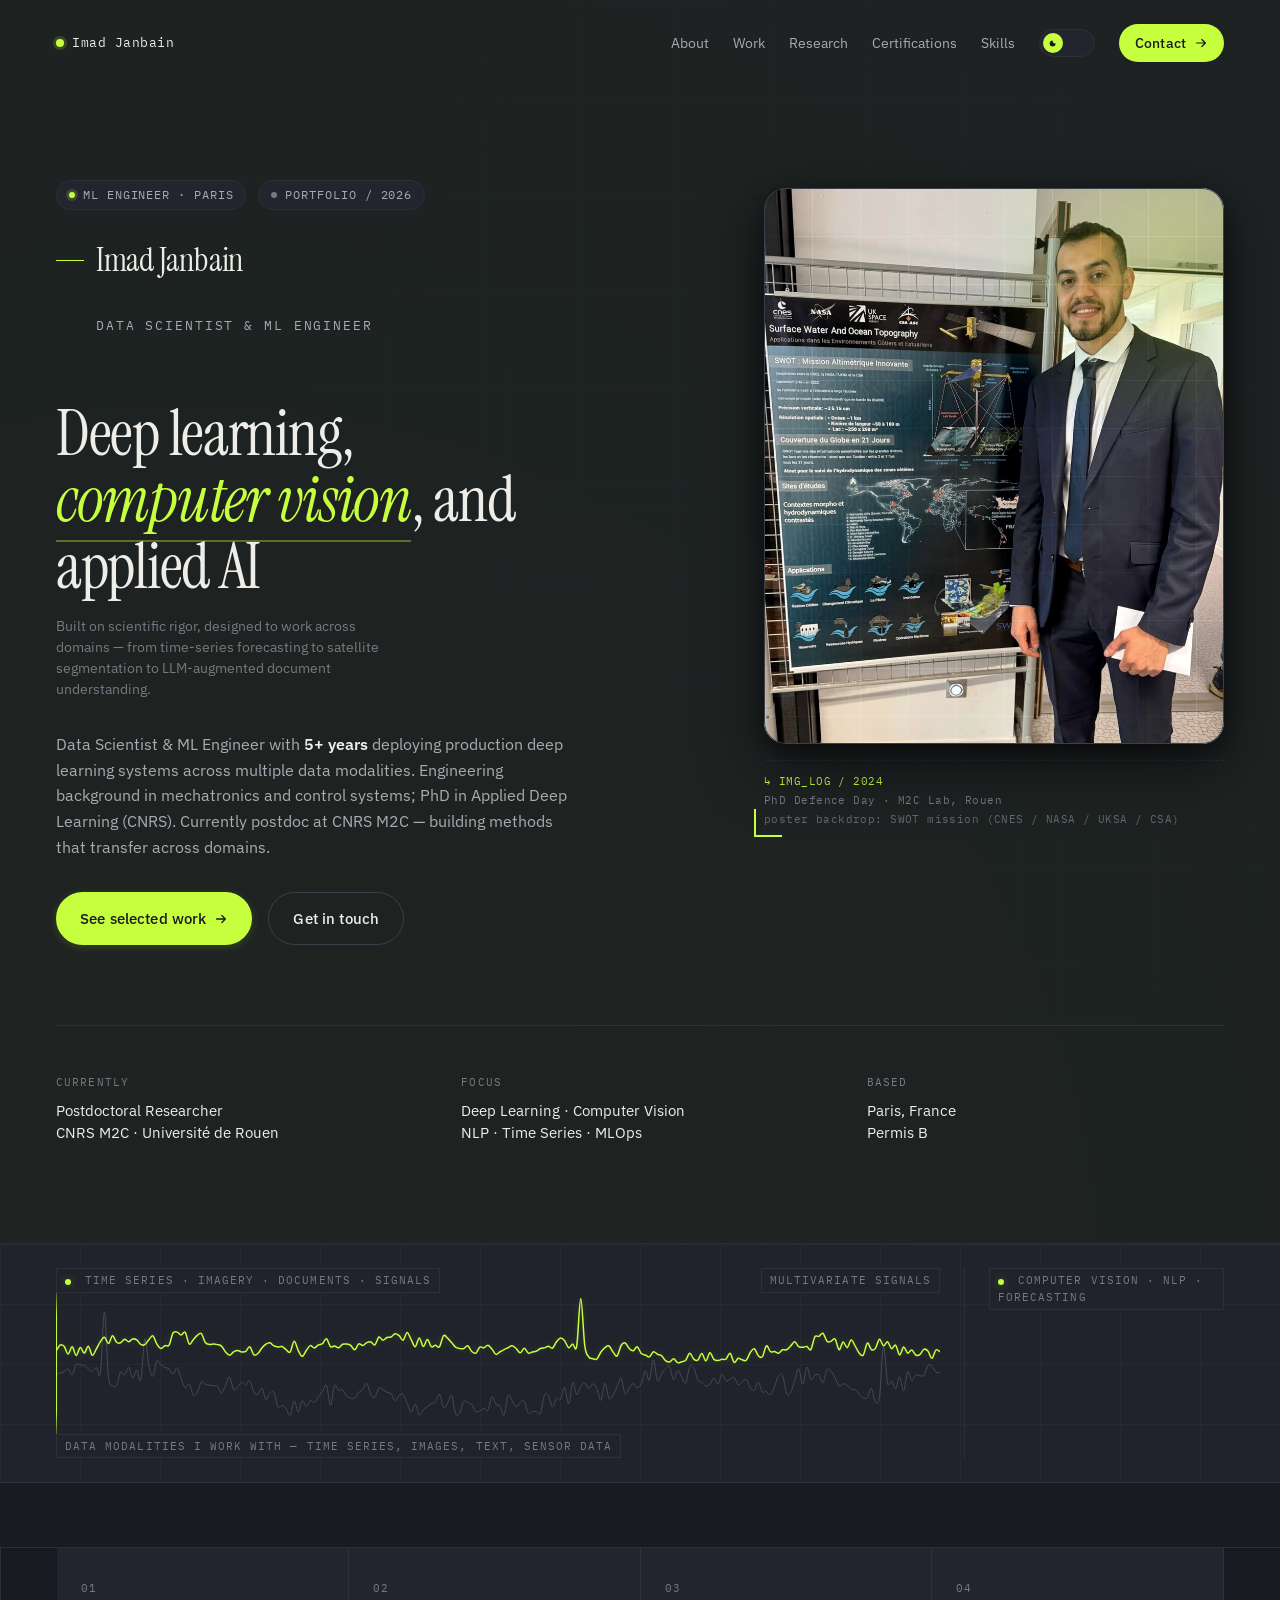
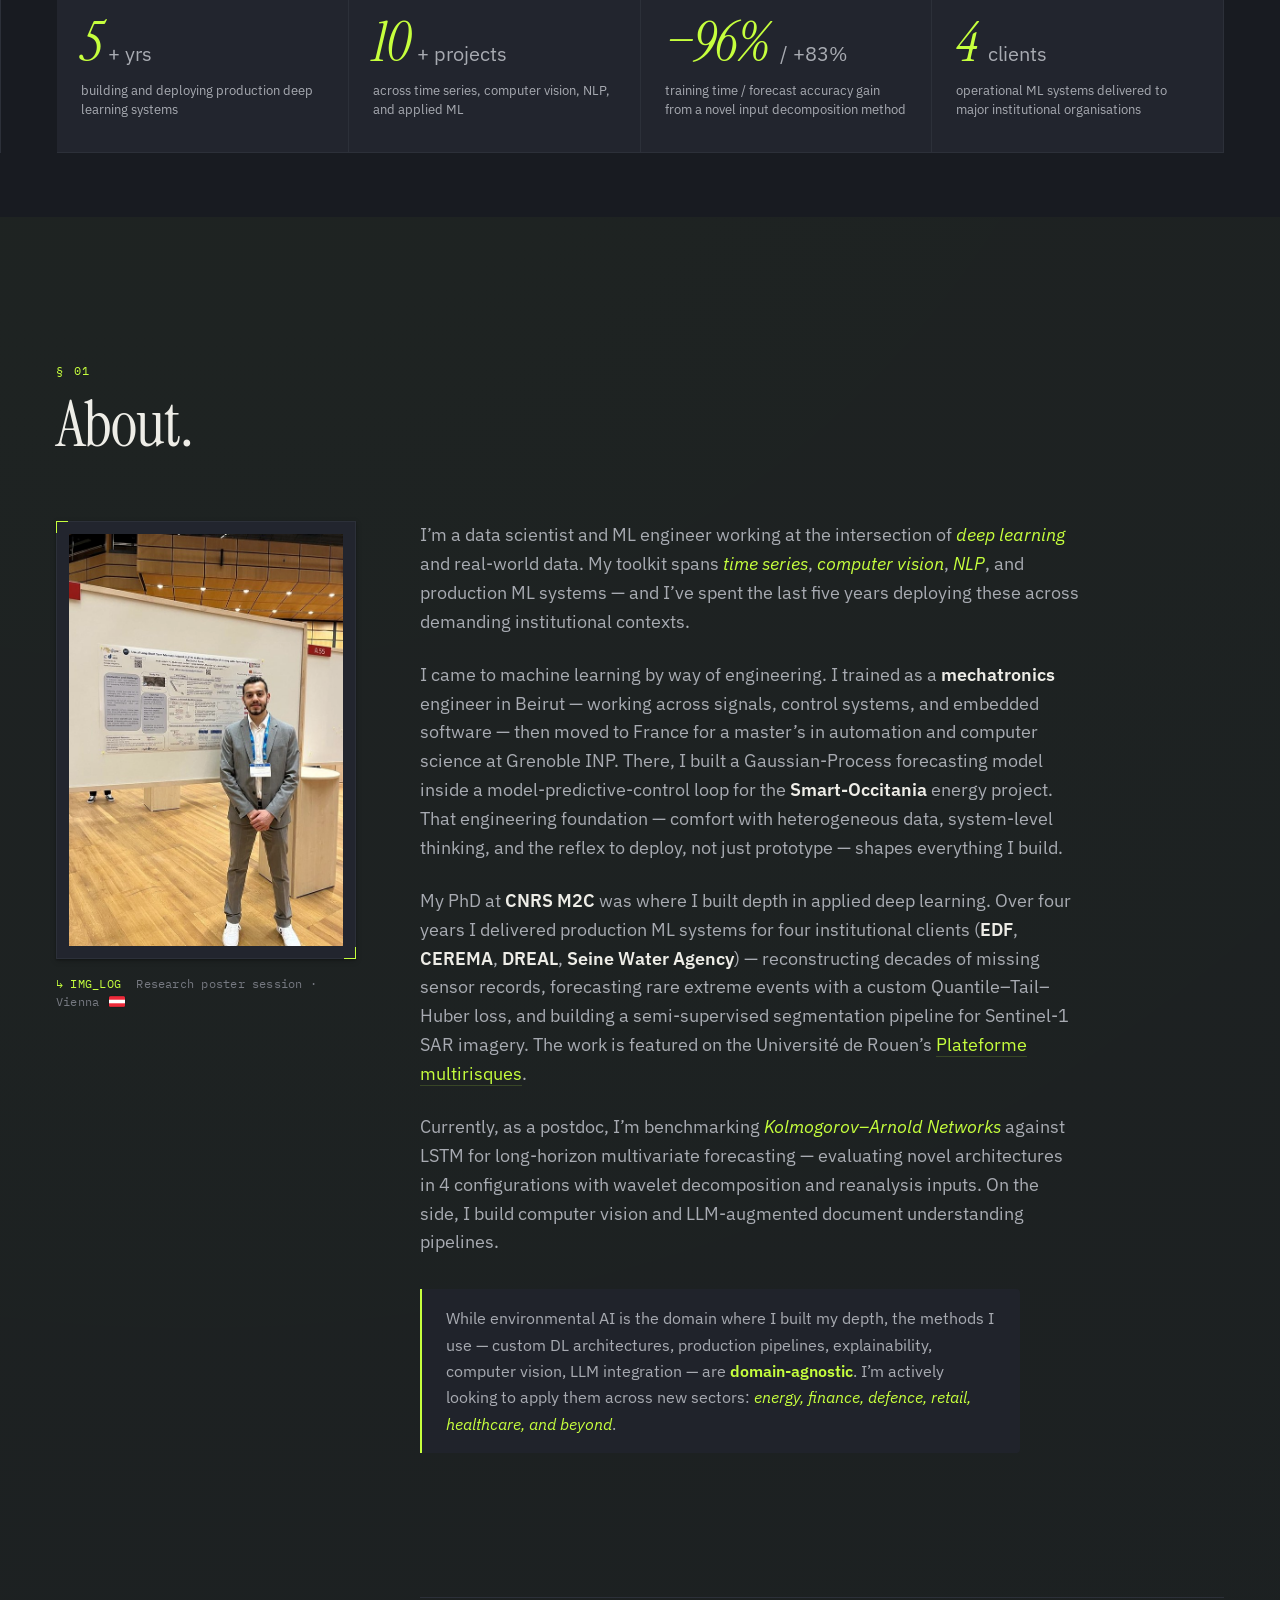
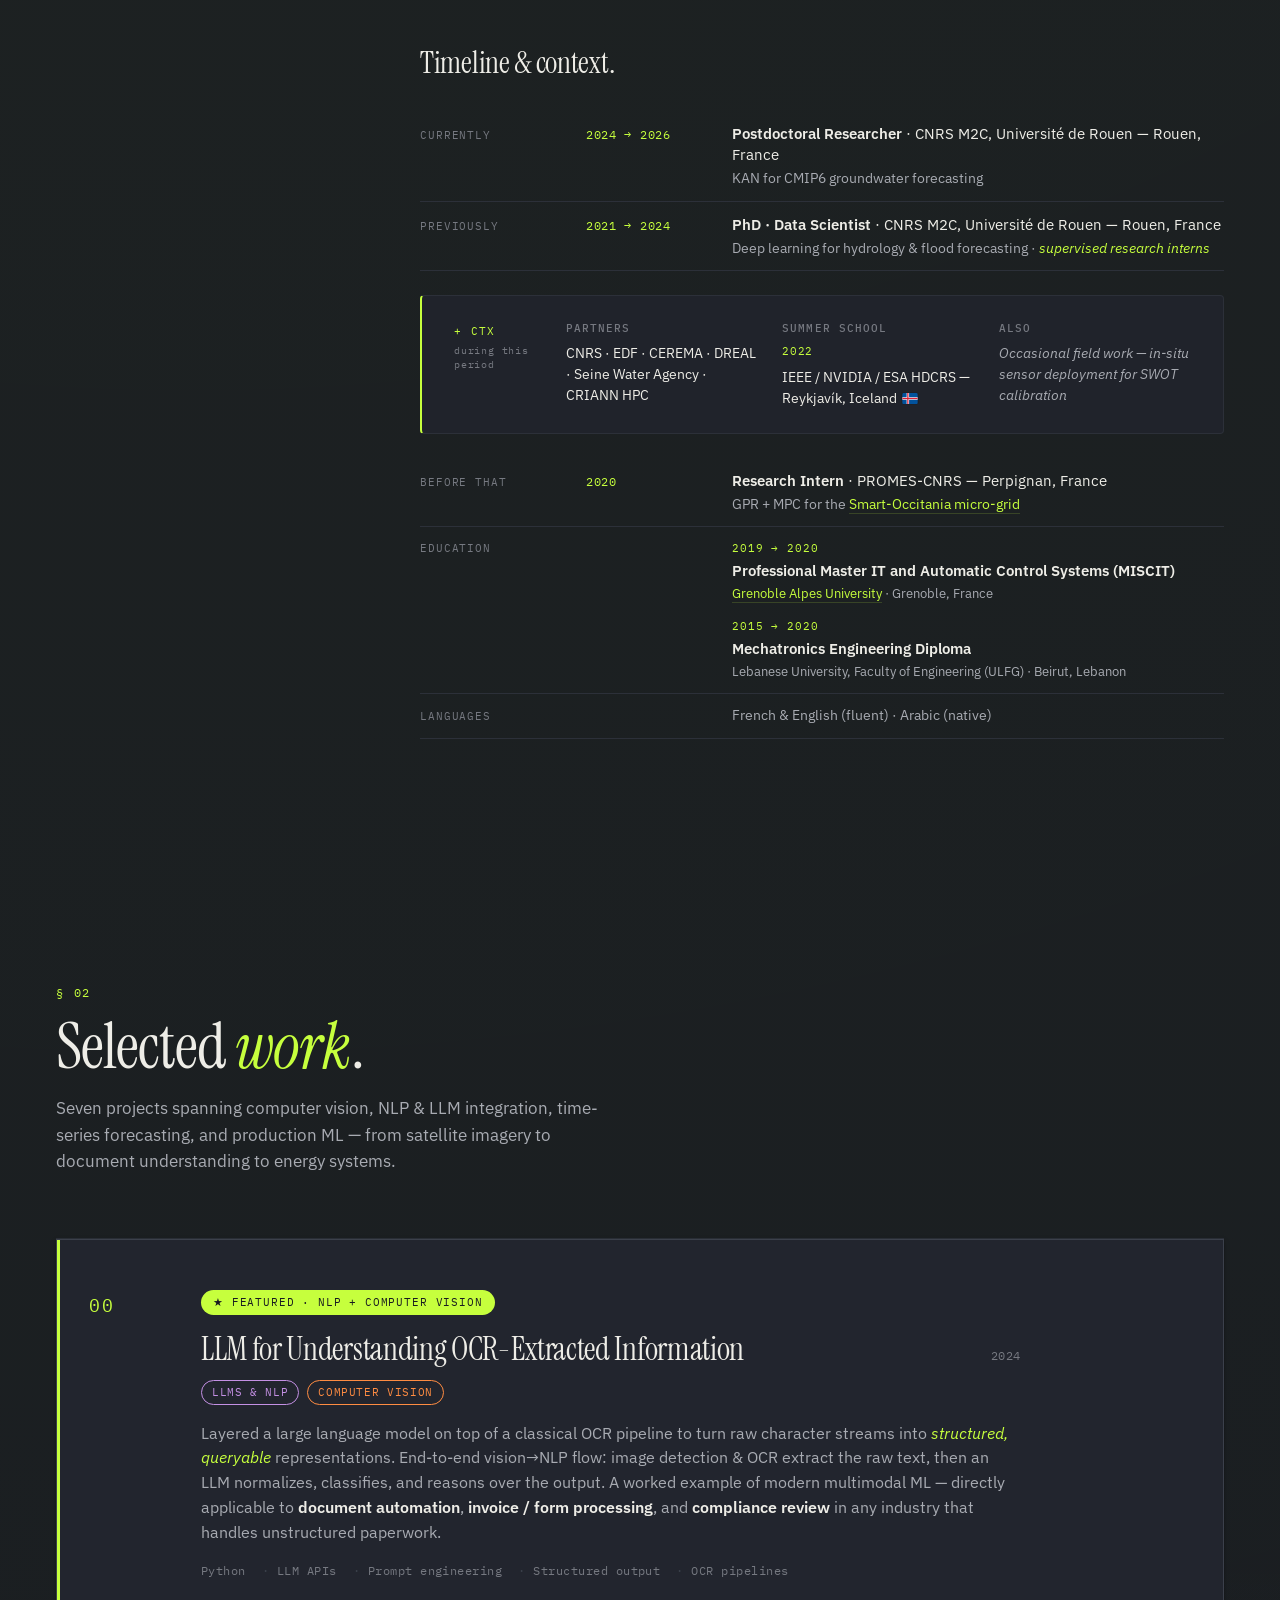
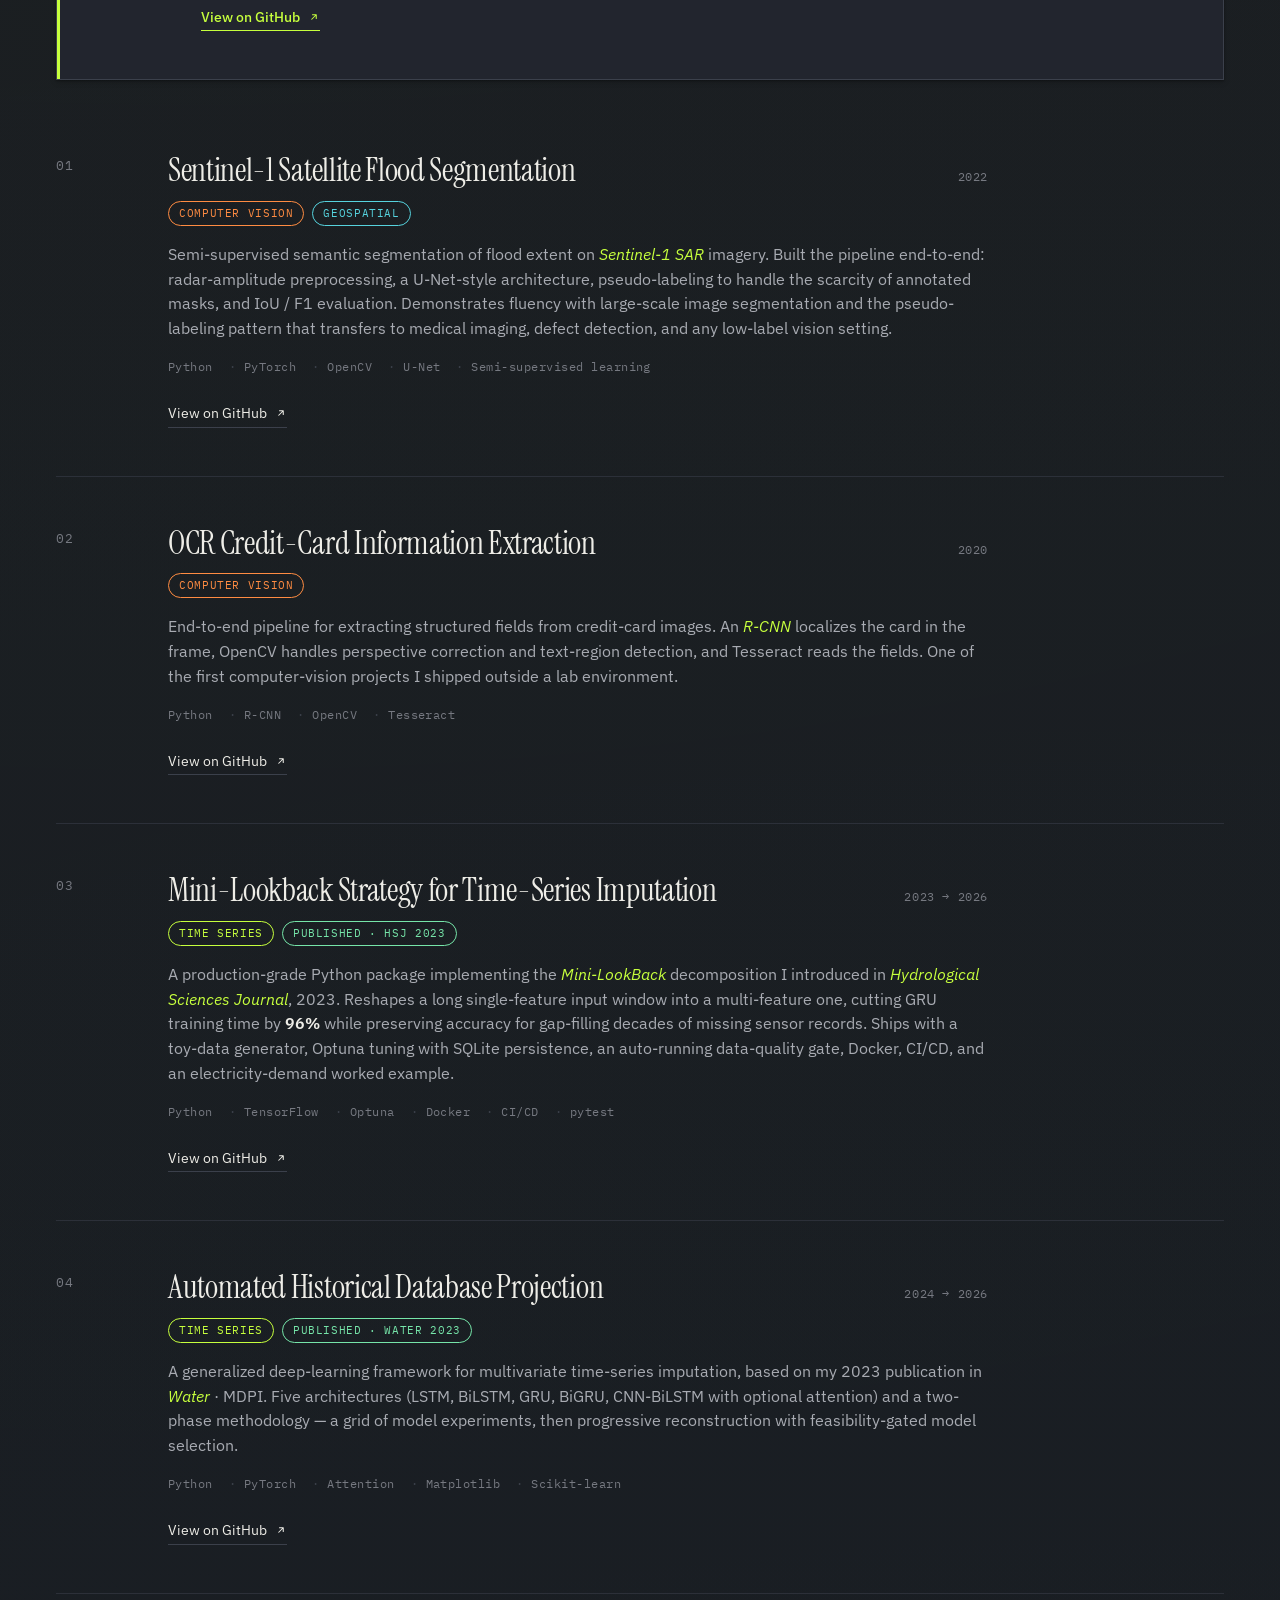
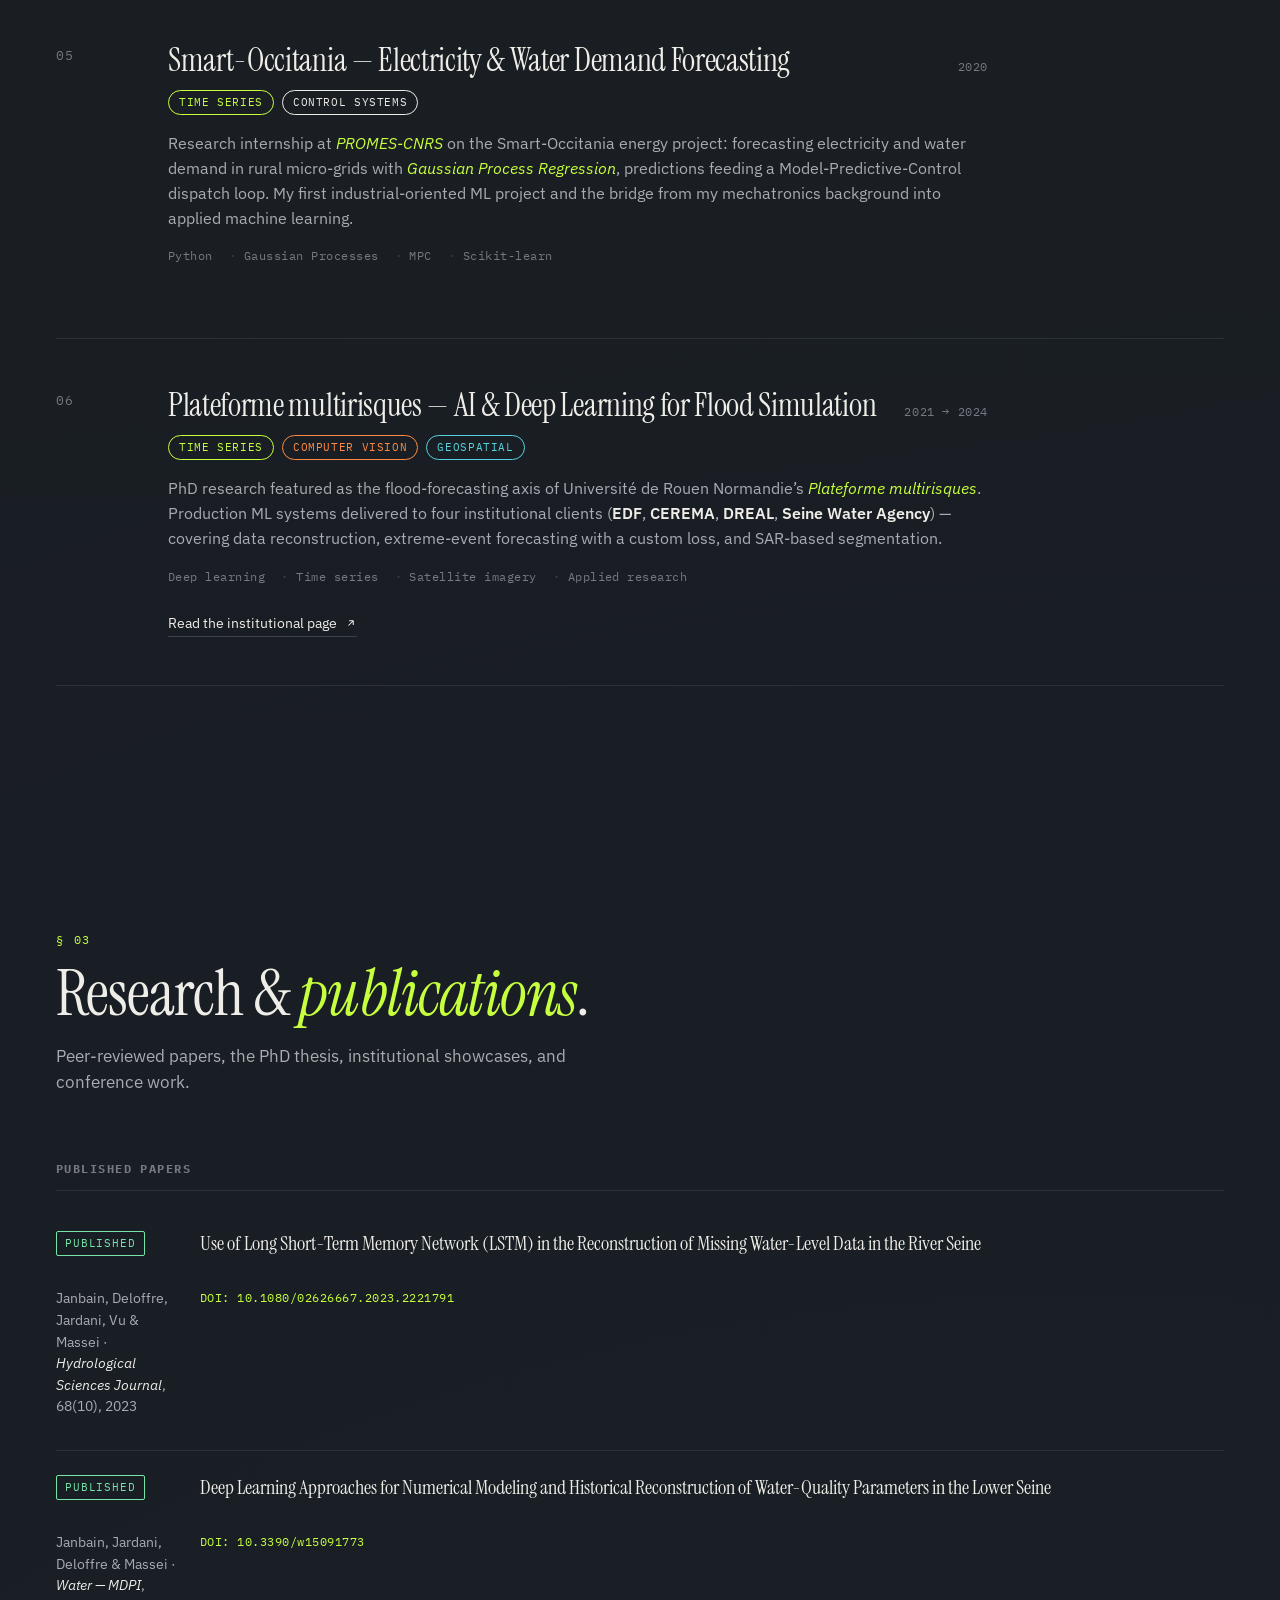
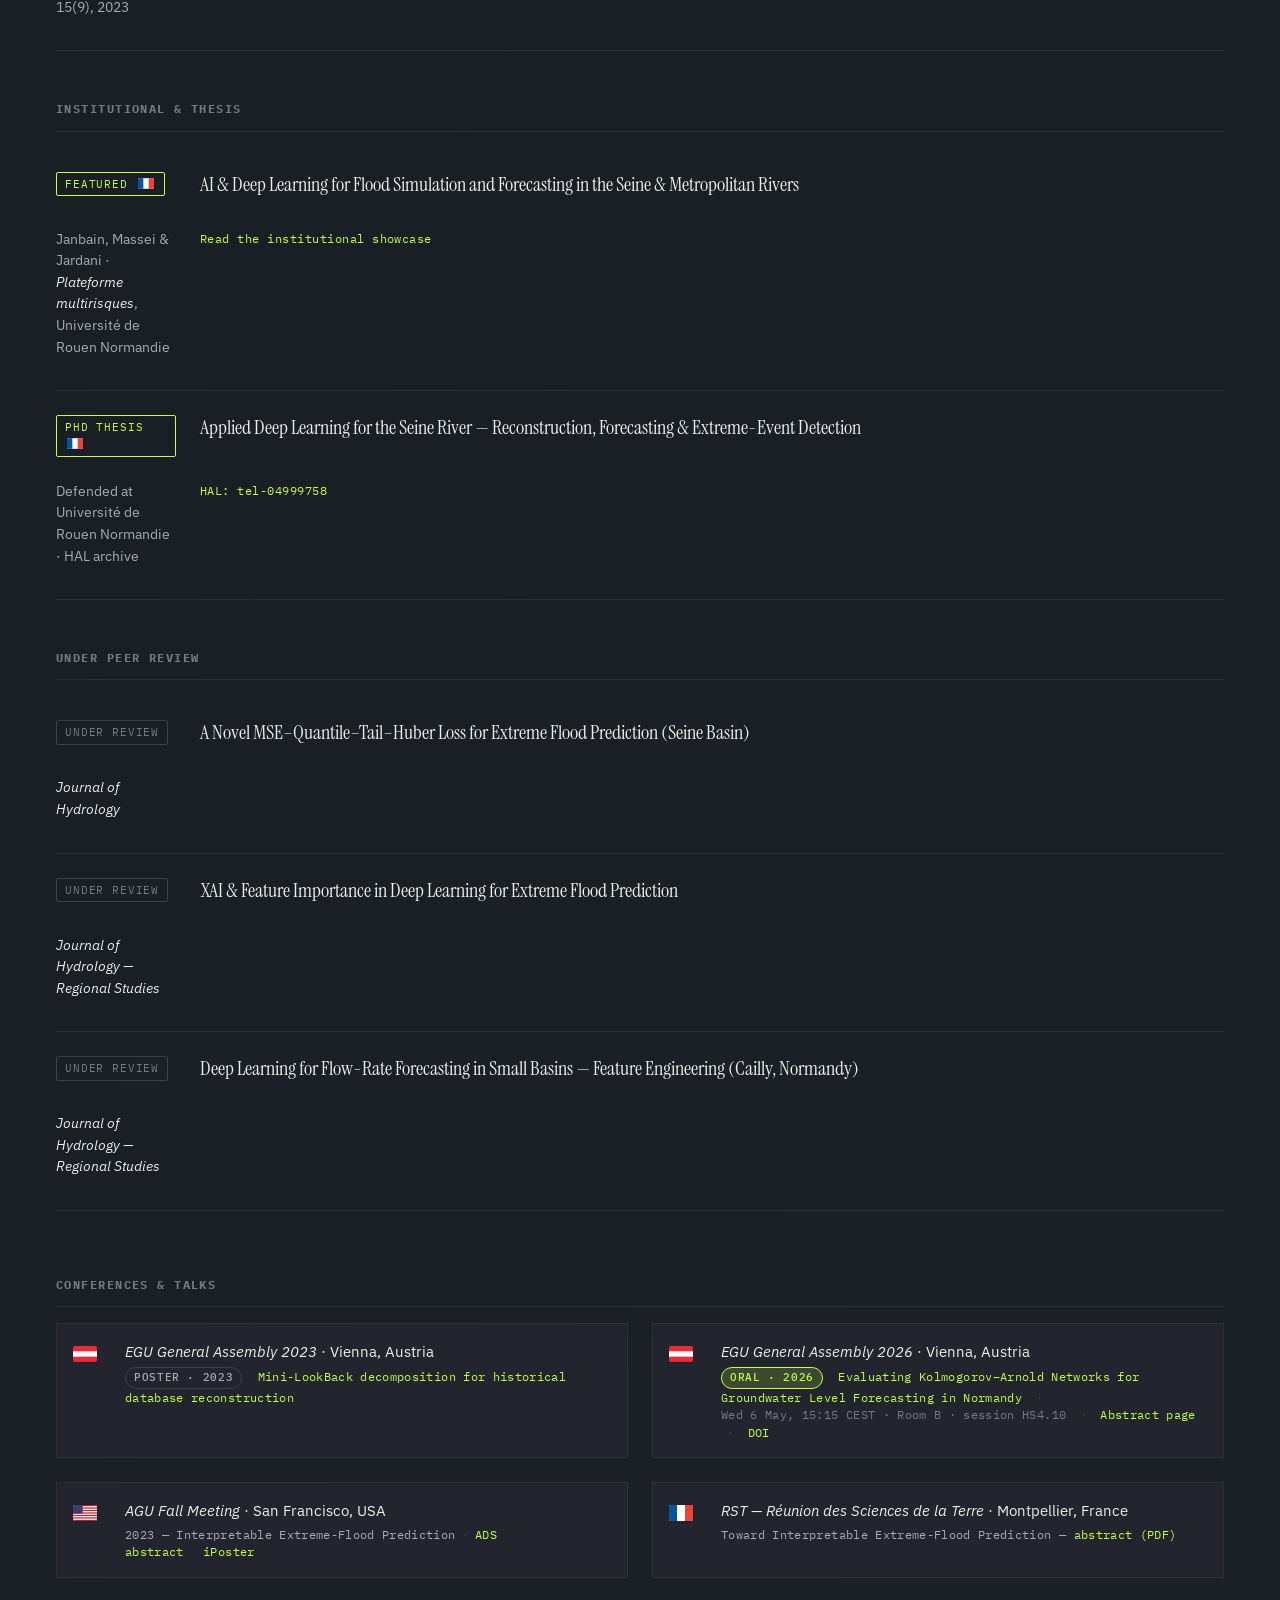
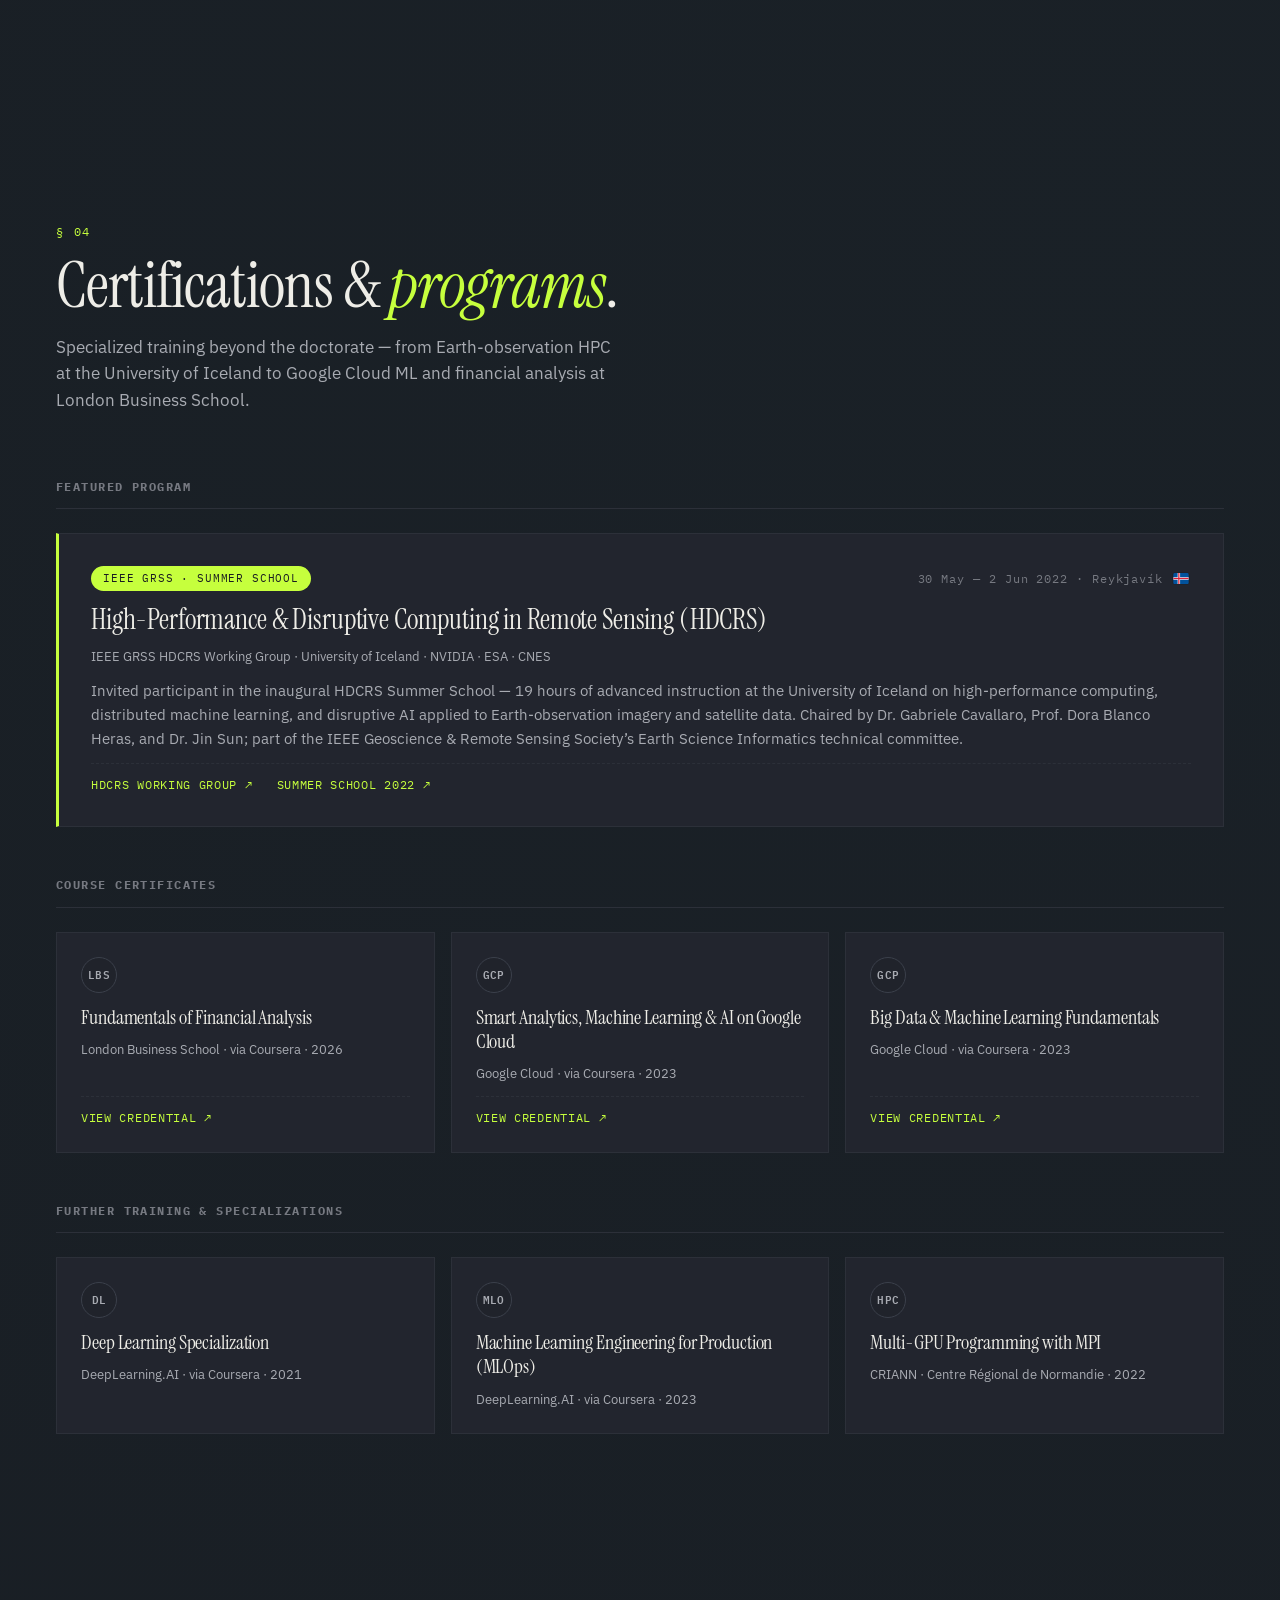
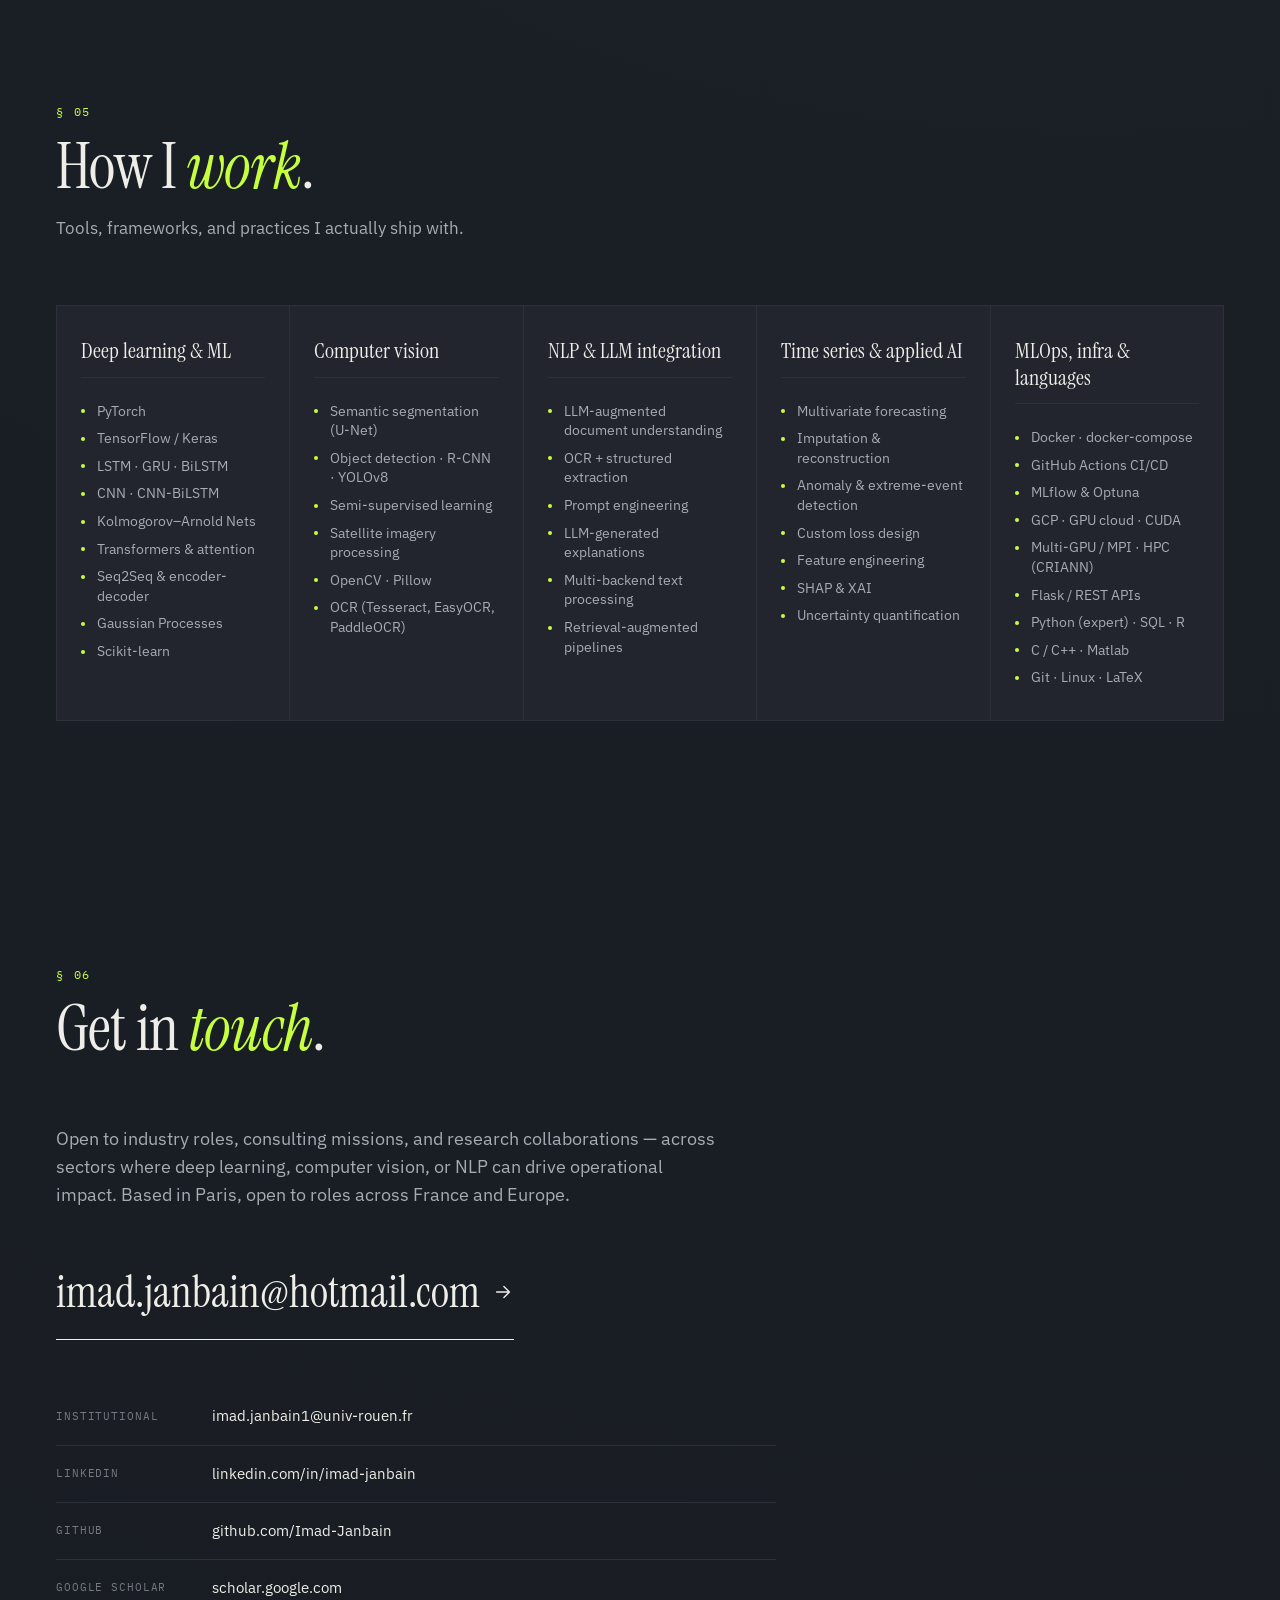
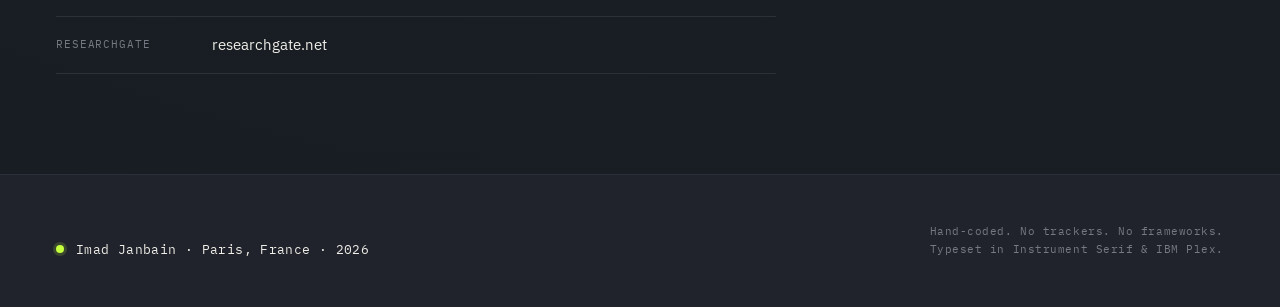
==== commit 0139a2cb: "Add files via upload" ====
--- a/index.html
+++ b/index.html
@@ -6,13 +6,13 @@
   <meta name="theme-color" content="#181B21" media="(prefers-color-scheme: dark)" />
   <meta name="theme-color" content="#F4F1E9" media="(prefers-color-scheme: light)" />
   <meta name="color-scheme" content="dark light" />
-  <title>Imad Janbain — Applied ML Research Scientist</title>
-  <meta name="description" content="Applied ML Research Scientist specializing in deep learning and computer vision for environmental, climate, and Earth-observation data. Based in Paris." />
+  <title>Imad Janbain — Data Scientist &amp; ML Engineer</title>
+  <meta name="description" content="Data Scientist &amp; ML Engineer — deep learning, computer vision, and NLP applied across scientific and industrial domains. 5+ years deploying production ML systems. Based in Paris." />
   <meta name="author" content="Imad Janbain" />
   <link rel="icon" href="favicon.svg" type="image/svg+xml" />
   <meta property="og:type" content="website" />
-  <meta property="og:title" content="Imad Janbain — Applied ML Research Scientist" />
-  <meta property="og:description" content="Deep learning and computer vision for environmental and climate data." />
+  <meta property="og:title" content="Imad Janbain — Data Scientist &amp; ML Engineer" />
+  <meta property="og:description" content="Deep learning, computer vision, NLP — production ML systems across domains." />
   <link rel="preconnect" href="https://fonts.googleapis.com" />
   <link rel="preconnect" href="https://fonts.gstatic.com" crossorigin />
   <link href="https://fonts.googleapis.com/css2?family=IBM+Plex+Mono:wght@400;500&family=IBM+Plex+Sans:wght@300;400;500;600&family=Instrument+Serif:ital@0;1&display=swap" rel="stylesheet" />
@@ -63,26 +63,25 @@
 
         <div class="hero__left">
           <div class="hero__preamble reveal">
-            <span class="pin pin--live">CNRS M2C &middot; Postdoc</span>
-            <span class="pin">Based in Paris &middot; FR</span>
+            <span class="pin pin--live">ML Engineer &middot; Paris</span>
             <span class="pin">Portfolio / 2026</span>
           </div>
 
           <p class="hero__name reveal">Imad Janbain</p>
-          <p class="hero__role reveal">ML Research Scientist</p>
+          <p class="hero__role reveal">Data Scientist &amp; ML Engineer</p>
 
           <h1 class="hero__tagline reveal">
-            <span>Deep learning and</span>
-            <span><em>computer vision</em></span>
-            <span>for environmental data.</span>
-            <small class="hero__tagline-extra">Currently focused on climate, hydrology, and Earth observation &mdash; with methods built to translate cleanly to adjacent domains.</small>
+            <span>Deep learning,</span>
+            <span><em>computer vision</em>, and applied AI</span>
+            <small class="hero__tagline-extra">Built on scientific rigor, designed to work across domains &mdash; from time-series forecasting to satellite segmentation to LLM-augmented document understanding.</small>
           </h1>
 
           <p class="hero__lede reveal">
-            Postdoctoral Research Scientist at <strong>CNRS&nbsp;M2C</strong>,
-            working at the intersection of applied deep learning, computer vision,
-            and Earth-observation data &mdash; from time-series modeling to satellite
-            segmentation to custom loss design for extreme events.
+            Data Scientist &amp; ML Engineer with <strong>5+ years</strong>
+            deploying production deep learning systems across multiple data
+            modalities. Engineering background in mechatronics and control
+            systems; PhD in Applied Deep Learning (CNRS). Currently postdoc
+            at CNRS&nbsp;M2C &mdash; building methods that transfer across domains.
           </p>
 
           <div class="hero__cta reveal">
@@ -112,11 +111,11 @@
         <dl class="hero__meta reveal">
           <div>
             <dt>Currently</dt>
-            <dd>Postdoctoral Research Scientist<br/>CNRS M2C · Université de Rouen</dd>
+            <dd>Postdoctoral Researcher<br/>CNRS M2C · Université de Rouen</dd>
           </div>
           <div>
             <dt>Focus</dt>
-            <dd>Environmental &amp; climate AI<br/>Deep learning · CV · Geospatial</dd>
+            <dd>Deep Learning · Computer Vision<br/>NLP · Time Series · MLOps</dd>
           </div>
           <div>
             <dt>Based</dt>
@@ -131,10 +130,10 @@
       <div class="instrument__inner">
         <div class="instrument__chart">
           <span class="instrument__label instrument__label--tl">
-            <span class="dot"></span> Time series
+            <span class="dot"></span> Time series &middot; imagery &middot; documents &middot; signals
           </span>
           <span class="instrument__label instrument__label--tr">multivariate signals</span>
-          <span class="instrument__label instrument__label--bl">data modalities I work with &mdash; time series, imagery, satellite</span>
+          <span class="instrument__label instrument__label--bl">data modalities I work with &mdash; time series, images, text, sensor data</span>
           <svg class="instrument__chart-svg" viewBox="0 0 1000 200" preserveAspectRatio="none">
             <path id="inst-baseline" d="" />
             <path id="inst-forecast" d="" />
@@ -144,7 +143,7 @@
 
         <div class="instrument__pixel-panel">
           <span class="instrument__label">
-            <span class="dot"></span> Imagery &middot; SAR
+            <span class="dot"></span> Computer Vision &middot; NLP &middot; Forecasting
           </span>
           <div class="instrument__pixel-grid" id="pixel-grid"></div>
         </div>
@@ -157,27 +156,22 @@
         <article class="metric reveal">
           <span class="metric__tag">01</span>
           <p class="metric__number"><em>5</em><span>+ yrs</span></p>
-          <p class="metric__label">applied deep-learning research across environmental and climate systems</p>
+          <p class="metric__label">building and deploying production deep learning systems</p>
         </article>
         <article class="metric reveal">
           <span class="metric__tag">02</span>
           <p class="metric__number"><em>10</em><span>+ projects</span></p>
-          <p class="metric__label">shipped across time series, computer vision, geospatial ML, and applied research</p>
+          <p class="metric__label">across time series, computer vision, NLP, and applied ML</p>
         </article>
         <article class="metric reveal">
           <span class="metric__tag">03</span>
           <p class="metric__number"><em>−96%</em><span> / +83%</span></p>
-          <p class="metric__label">training time / forecast accuracy gain from my Mini-LookBack method</p>
+          <p class="metric__label">training time / forecast accuracy gain from a novel input decomposition method</p>
         </article>
         <article class="metric reveal">
           <span class="metric__tag">04</span>
-          <p class="metric__number metric__number--flags">
-            <span title="France"><svg class="flag" viewBox="0 0 30 20" aria-label="France"><rect width="30" height="20" fill="#fff"/><rect width="10" height="20" fill="#0055A4"/><rect x="20" width="10" height="20" fill="#EF4135"/></svg></span>
-            <span title="United States"><svg class="flag" viewBox="0 0 30 20" aria-label="United States"><rect width="30" height="20" fill="#fff"/><g fill="#B22234"><rect y="0" width="30" height="1.54"/><rect y="3.08" width="30" height="1.54"/><rect y="6.15" width="30" height="1.54"/><rect y="9.23" width="30" height="1.54"/><rect y="12.31" width="30" height="1.54"/><rect y="15.38" width="30" height="1.54"/><rect y="18.46" width="30" height="1.54"/></g><rect width="12" height="10.77" fill="#3C3B6E"/></svg></span>
-            <span title="Austria"><svg class="flag" viewBox="0 0 30 20" aria-label="Austria"><rect width="30" height="20" fill="#ED2939"/><rect y="6.67" width="30" height="6.67" fill="#fff"/></svg></span>
-            <span title="Iceland"><svg class="flag" viewBox="0 0 25 18" aria-label="Iceland"><rect width="25" height="18" fill="#02529C"/><rect y="7" width="25" height="4" fill="#fff"/><rect x="7" width="4" height="18" fill="#fff"/><rect y="8" width="25" height="2" fill="#DC1E35"/><rect x="8" width="2" height="18" fill="#DC1E35"/></svg></span>
-          </p>
-          <p class="metric__label">four countries where I&rsquo;ve presented or trained &mdash; AGU, EGU, RST, HDCRS</p>
+          <p class="metric__number"><em>4</em><span> clients</span></p>
+          <p class="metric__label">operational ML systems delivered to major institutional organisations</p>
         </article>
       </div>
     </section>
@@ -203,10 +197,15 @@
 
           <div class="about__content">
             <div class="about__prose reveal">
-              <p>I&rsquo;m a research scientist working at the intersection of applied deep learning and real-world data. My toolkit spans <em>time&nbsp;series</em>, <em>computer vision</em>, and <em>hydrological &amp; geospatial modeling</em> &mdash; and I&rsquo;ve spent the last five years applying these to environmental challenges.</p>
-              <p>I came to machine learning by way of engineering. I trained as a <strong>mechatronics</strong> engineer in Beirut, then moved to France for a master&rsquo;s in automation and computer science at Grenoble&nbsp;INP, where I built a Gaussian-Process forecasting model inside a model-predictive-control loop for the <strong>Smart-Occitania</strong> rural micro-grid project &mdash; predicting electricity and water demand for real deployment.</p>
-              <p>My PhD at <strong>CNRS M2C</strong> shifted me toward environmental systems. Over four years I built deep-learning pipelines for the <em>Seine River basin</em> &mdash; reconstructing decades of missing water-level records, forecasting flash floods in small catchments, designing a custom Quantile&ndash;Tail&ndash;Huber loss for extreme events, and building a semi-supervised segmentation system for Sentinel-1 SAR imagery. The work is featured on the Université de Rouen&rsquo;s <a href="https://multirisques.univ-rouen.fr/nos-projets-de-recherche/plateforme-multirisques/inondation/" target="_blank" rel="noopener">Plateforme multirisques</a>.</p>
-              <p>Today, as a postdoc, I&rsquo;m evaluating <em>Kolmogorov&ndash;Arnold Networks</em> for long-term groundwater forecasting under CMIP6 climate scenarios &mdash; the first systematic KAN&nbsp;vs.&nbsp;LSTM comparison on hydroclimatic data. On the side, I work on vision pipelines and LLM-augmented document understanding.</p>
+              <p>I&rsquo;m a data scientist and ML engineer working at the intersection of <em>deep learning</em> and real-world data. My toolkit spans <em>time series</em>, <em>computer vision</em>, <em>NLP</em>, and production ML systems &mdash; and I&rsquo;ve spent the last five years deploying these across demanding institutional contexts.</p>
+
+              <p>I came to machine learning by way of engineering. I trained as a <strong>mechatronics</strong> engineer in Beirut &mdash; working across signals, control systems, and embedded software &mdash; then moved to France for a master&rsquo;s in automation and computer science at Grenoble&nbsp;INP. There, I built a Gaussian-Process forecasting model inside a model-predictive-control loop for the <strong>Smart-Occitania</strong> energy project. That engineering foundation &mdash; comfort with heterogeneous data, system-level thinking, and the reflex to deploy, not just prototype &mdash; shapes everything I build.</p>
+
+              <p>My PhD at <strong>CNRS M2C</strong> was where I built depth in applied deep learning. Over four years I delivered production ML systems for four institutional clients (<strong>EDF</strong>, <strong>CEREMA</strong>, <strong>DREAL</strong>, <strong>Seine Water Agency</strong>) &mdash; reconstructing decades of missing sensor records, forecasting rare extreme events with a custom Quantile&ndash;Tail&ndash;Huber loss, and building a semi-supervised segmentation pipeline for Sentinel-1 SAR imagery. The work is featured on the Université de Rouen&rsquo;s <a href="https://multirisques.univ-rouen.fr/nos-projets-de-recherche/plateforme-multirisques/inondation/" target="_blank" rel="noopener">Plateforme multirisques</a>.</p>
+
+              <p>Currently, as a postdoc, I&rsquo;m benchmarking <em>Kolmogorov&ndash;Arnold Networks</em> against LSTM for long-horizon multivariate forecasting &mdash; evaluating novel architectures in 4 configurations with wavelet decomposition and reanalysis inputs. On the side, I build computer vision and LLM-augmented document understanding pipelines.</p>
+
+              <p class="about__pivot">While environmental AI is the domain where I built my depth, the methods I use &mdash; custom DL architectures, production pipelines, explainability, computer vision, LLM integration &mdash; are <strong>domain-agnostic</strong>. I&rsquo;m actively looking to apply them across new sectors: <em>energy, finance, defence, retail, healthcare, and beyond</em>.</p>
             </div>
 
             <aside class="about__facts reveal">
@@ -215,12 +214,12 @@
                 <li>
                   <span class="fact__label">Currently</span>
                   <span class="fact__year">2024 &rarr; 2026</span>
-                  <span class="fact__value"><strong>Postdoctoral Research Scientist</strong> &middot; CNRS M2C, Université de Rouen &mdash; Rouen, France <span class="fact__sub">KAN for CMIP6 groundwater forecasting</span></span>
+                  <span class="fact__value"><strong>Postdoctoral Researcher</strong> &middot; CNRS M2C, Université de Rouen &mdash; Rouen, France <span class="fact__sub">KAN for CMIP6 groundwater forecasting</span></span>
                 </li>
                 <li>
                   <span class="fact__label">Previously</span>
-                  <span class="fact__year">2021 &rarr; 2023</span>
-                  <span class="fact__value"><strong>PhD</strong> &middot; CNRS M2C, Université de Rouen &mdash; Rouen, France <span class="fact__sub">Deep learning for hydrology &amp; flood forecasting &middot; <em>supervised research interns</em></span></span>
+                  <span class="fact__year">2021 &rarr; 2024</span>
+                  <span class="fact__value"><strong>PhD &middot; Data Scientist</strong> &middot; CNRS M2C, Université de Rouen &mdash; Rouen, France <span class="fact__sub">Deep learning for hydrology &amp; flood forecasting &middot; <em>supervised research interns</em></span></span>
                 </li>
               </ul>
 
@@ -287,17 +286,126 @@
         <header class="section__head reveal">
           <span class="section__num">§ 02</span>
           <h2 class="section__title">Selected <em>work</em>.</h2>
-          <p class="section__sub">One institutional showcase and six projects spanning time-series forecasting, computer vision, geospatial ML, and LLM-augmented document processing.</p>
+          <p class="section__sub">Seven projects spanning computer vision, NLP &amp; LLM integration, time-series forecasting, and production ML &mdash; from satellite imagery to document understanding to energy systems.</p>
         </header>
 
         <ol class="projects">
-          <!-- ----- FEATURED: Multirisques institutional showcase ----- -->
-          <li class="project project--featured reveal">
+          <!-- ----- FEATURED · 00 LLM + OCR (NLP + CV showcase) ----- -->
+          <li class="project project--featured reveal" data-scan="1">
             <div class="project__index">00</div>
             <div class="project__body">
-              <span class="project__ribbon">★ Institutional showcase · Université de Rouen</span>
+              <span class="project__ribbon">★ Featured · NLP + Computer Vision</span>
               <div class="project__head">
-                <h3 class="project__title">Plateforme multirisques &mdash; AI &amp; Deep Learning for Flood Simulation &amp; Forecasting</h3>
+                <h3 class="project__title">LLM for Understanding OCR-Extracted Information</h3>
+                <span class="project__year">2024</span>
+              </div>
+              <ul class="project__badges">
+                <li class="badge badge--llm">LLMs &amp; NLP</li>
+                <li class="badge badge--cv">Computer vision</li>
+              </ul>
+              <p class="project__pitch">Layered a large language model on top of a classical OCR pipeline to turn raw character streams into <em>structured, queryable</em> representations. End-to-end vision&rarr;NLP flow: image detection &amp; OCR extract the raw text, then an LLM normalizes, classifies, and reasons over the output. A worked example of modern multimodal ML — directly applicable to <strong>document automation</strong>, <strong>invoice / form processing</strong>, and <strong>compliance review</strong> in any industry that handles unstructured paperwork.</p>
+              <ul class="project__stack"><li>Python</li><li>LLM APIs</li><li>Prompt engineering</li><li>Structured output</li><li>OCR pipelines</li></ul>
+              <a class="project__link project__link--featured" href="https://github.com/Imad-Janbain/LLM-for-Understanding-OCR-Extracted-Information" target="_blank" rel="noopener">
+                View on GitHub
+                <svg viewBox="0 0 16 16" fill="none" aria-hidden="true"><path d="M5 11L11 5M11 5H6M11 5V10" stroke="currentColor" stroke-width="1.4" stroke-linecap="round" stroke-linejoin="round"/></svg>
+              </a>
+            </div>
+          </li>
+
+          <!-- ----- 01 Sentinel-1 ----- -->
+          <li class="project reveal" data-scan="1">
+            <div class="project__index">01</div>
+            <div class="project__body">
+              <div class="project__head">
+                <h3 class="project__title">Sentinel-1 Satellite Flood Segmentation</h3>
+                <span class="project__year">2022</span>
+              </div>
+              <ul class="project__badges">
+                <li class="badge badge--cv">Computer vision</li>
+                <li class="badge badge--geo">Geospatial</li>
+              </ul>
+              <p class="project__pitch">Semi-supervised semantic segmentation of flood extent on <em>Sentinel-1&nbsp;SAR</em> imagery. Built the pipeline end-to-end: radar-amplitude preprocessing, a U-Net-style architecture, pseudo-labeling to handle the scarcity of annotated masks, and IoU / F1 evaluation. Demonstrates fluency with large-scale image segmentation and the pseudo-labeling pattern that transfers to medical imaging, defect detection, and any low-label vision setting.</p>
+              <ul class="project__stack"><li>Python</li><li>PyTorch</li><li>OpenCV</li><li>U-Net</li><li>Semi-supervised learning</li></ul>
+              <a class="project__link" href="https://github.com/Imad-Janbain/Sentinel-1-Satellite-Flood-Segmentation-with-Deep-Learning" target="_blank" rel="noopener">View on GitHub <svg viewBox="0 0 16 16" fill="none" aria-hidden="true"><path d="M5 11L11 5M11 5H6M11 5V10" stroke="currentColor" stroke-width="1.4" stroke-linecap="round" stroke-linejoin="round"/></svg></a>
+            </div>
+          </li>
+
+          <!-- ----- 02 OCR Card ----- -->
+          <li class="project reveal" data-scan="1">
+            <div class="project__index">02</div>
+            <div class="project__body">
+              <div class="project__head">
+                <h3 class="project__title">OCR Credit-Card Information Extraction</h3>
+                <span class="project__year">2020</span>
+              </div>
+              <ul class="project__badges">
+                <li class="badge badge--cv">Computer vision</li>
+              </ul>
+              <p class="project__pitch">End-to-end pipeline for extracting structured fields from credit-card images. An <em>R-CNN</em> localizes the card in the frame, OpenCV handles perspective correction and text-region detection, and Tesseract reads the fields. One of the first computer-vision projects I shipped outside a lab environment.</p>
+              <ul class="project__stack"><li>Python</li><li>R-CNN</li><li>OpenCV</li><li>Tesseract</li></ul>
+              <a class="project__link" href="https://github.com/Imad-Janbain/OCR-Card-Information-Extraction" target="_blank" rel="noopener">View on GitHub <svg viewBox="0 0 16 16" fill="none" aria-hidden="true"><path d="M5 11L11 5M11 5H6M11 5V10" stroke="currentColor" stroke-width="1.4" stroke-linecap="round" stroke-linejoin="round"/></svg></a>
+            </div>
+          </li>
+
+          <!-- ----- 03 Mini-Lookback ----- -->
+          <li class="project reveal">
+            <div class="project__index">03</div>
+            <div class="project__body">
+              <div class="project__head">
+                <h3 class="project__title">Mini-Lookback Strategy for Time-Series Imputation</h3>
+                <span class="project__year">2023 &rarr; 2026</span>
+              </div>
+              <ul class="project__badges">
+                <li class="badge badge--ts">Time series</li>
+                <li class="badge badge--paper">Published · HSJ 2023</li>
+              </ul>
+              <p class="project__pitch">A production-grade Python package implementing the <em>Mini-LookBack</em> decomposition I introduced in <em>Hydrological Sciences Journal</em>, 2023. Reshapes a long single-feature input window into a multi-feature one, cutting GRU training time by <strong>96%</strong> while preserving accuracy for gap-filling decades of missing sensor records. Ships with a toy-data generator, Optuna tuning with SQLite persistence, an auto-running data-quality gate, Docker, CI/CD, and an electricity-demand worked example.</p>
+              <ul class="project__stack"><li>Python</li><li>TensorFlow</li><li>Optuna</li><li>Docker</li><li>CI/CD</li><li>pytest</li></ul>
+              <a class="project__link" href="https://github.com/Imad-Janbain/Mini-Lookback-Strategy-for-Time-Series-Imputation-with-Deep-Learning" target="_blank" rel="noopener">View on GitHub <svg viewBox="0 0 16 16" fill="none" aria-hidden="true"><path d="M5 11L11 5M11 5H6M11 5V10" stroke="currentColor" stroke-width="1.4" stroke-linecap="round" stroke-linejoin="round"/></svg></a>
+            </div>
+          </li>
+
+          <!-- ----- 04 Historical DB Projection ----- -->
+          <li class="project reveal">
+            <div class="project__index">04</div>
+            <div class="project__body">
+              <div class="project__head">
+                <h3 class="project__title">Automated Historical Database Projection</h3>
+                <span class="project__year">2024 &rarr; 2026</span>
+              </div>
+              <ul class="project__badges">
+                <li class="badge badge--ts">Time series</li>
+                <li class="badge badge--paper">Published · Water 2023</li>
+              </ul>
+              <p class="project__pitch">A generalized deep-learning framework for multivariate time-series imputation, based on my 2023 publication in <em>Water</em> &middot; MDPI. Five architectures (LSTM, BiLSTM, GRU, BiGRU, CNN-BiLSTM with optional attention) and a two-phase methodology &mdash; a grid of model experiments, then progressive reconstruction with feasibility-gated model selection.</p>
+              <ul class="project__stack"><li>Python</li><li>PyTorch</li><li>Attention</li><li>Matplotlib</li><li>Scikit-learn</li></ul>
+              <a class="project__link" href="https://github.com/Imad-Janbain/Automated-Historical-Database-Projection" target="_blank" rel="noopener">View on GitHub <svg viewBox="0 0 16 16" fill="none" aria-hidden="true"><path d="M5 11L11 5M11 5H6M11 5V10" stroke="currentColor" stroke-width="1.4" stroke-linecap="round" stroke-linejoin="round"/></svg></a>
+            </div>
+          </li>
+
+          <!-- ----- 05 Smart-Occitania ----- -->
+          <li class="project reveal">
+            <div class="project__index">05</div>
+            <div class="project__body">
+              <div class="project__head">
+                <h3 class="project__title">Smart-Occitania &mdash; Electricity &amp; Water Demand Forecasting</h3>
+                <span class="project__year">2020</span>
+              </div>
+              <ul class="project__badges">
+                <li class="badge badge--ts">Time series</li>
+                <li class="badge badge--control">Control systems</li>
+              </ul>
+              <p class="project__pitch">Research internship at <em>PROMES-CNRS</em> on the Smart-Occitania energy project: forecasting electricity and water demand in rural micro-grids with <em>Gaussian Process Regression</em>, predictions feeding a Model-Predictive-Control dispatch loop. My first industrial-oriented ML project and the bridge from my mechatronics background into applied machine learning.</p>
+              <ul class="project__stack"><li>Python</li><li>Gaussian Processes</li><li>MPC</li><li>Scikit-learn</li></ul>
+            </div>
+          </li>
+
+          <!-- ----- 06 Plateforme multirisques (institutional, now in regular position) ----- -->
+          <li class="project reveal">
+            <div class="project__index">06</div>
+            <div class="project__body">
+              <div class="project__head">
+                <h3 class="project__title">Plateforme multirisques &mdash; AI &amp; Deep Learning for Flood Simulation</h3>
                 <span class="project__year">2021 &rarr; 2024</span>
               </div>
               <ul class="project__badges">
@@ -305,118 +413,9 @@
                 <li class="badge badge--cv">Computer vision</li>
                 <li class="badge badge--geo">Geospatial</li>
               </ul>
-              <p class="project__pitch">My PhD research featured as the flood-forecasting axis of Université de Rouen Normandie&rsquo;s <em>Plateforme multirisques</em> &mdash; the faculty&rsquo;s cross-lab showcase on multi-hazard science. Covers the full arc of the thesis: deep-learning reconstruction of historical Seine hydrology, flash-flood forecasting in small catchments, extreme-event detection with custom loss functions, and SAR-based flood segmentation. Delivered in collaboration with <strong>EDF</strong>, <strong>CEREMA</strong>, and <strong>DREAL</strong>.</p>
+              <p class="project__pitch">PhD research featured as the flood-forecasting axis of Université de Rouen Normandie&rsquo;s <em>Plateforme multirisques</em>. Production ML systems delivered to four institutional clients (<strong>EDF</strong>, <strong>CEREMA</strong>, <strong>DREAL</strong>, <strong>Seine Water Agency</strong>) &mdash; covering data reconstruction, extreme-event forecasting with a custom loss, and SAR-based segmentation.</p>
               <ul class="project__stack"><li>Deep learning</li><li>Time series</li><li>Satellite imagery</li><li>Applied research</li></ul>
-              <a class="project__link project__link--featured" href="https://multirisques.univ-rouen.fr/nos-projets-de-recherche/plateforme-multirisques/inondation/" target="_blank" rel="noopener">
-                Read the institutional showcase
-                <svg viewBox="0 0 16 16" fill="none" aria-hidden="true"><path d="M5 11L11 5M11 5H6M11 5V10" stroke="currentColor" stroke-width="1.4" stroke-linecap="round" stroke-linejoin="round"/></svg>
-              </a>
-            </div>
-          </li>
-
-          <!-- ----- 01 Mini-Lookback ----- -->
-          <li class="project reveal">
-            <div class="project__index">01</div>
-            <div class="project__body">
-              <div class="project__head">
-                <h3 class="project__title">Mini-Lookback Strategy for Time-Series Imputation</h3>
-                <span class="project__year">2023 &rarr; 2026</span>
-              </div>
-              <ul class="project__badges">
-                <li class="badge badge--ts">Time series</li>
-                <li class="badge badge--paper">Published · HSJ 2023</li>
-              </ul>
-              <p class="project__pitch">A production-grade Python package implementing the <em>Mini-LookBack</em> decomposition I introduced in <em>Hydrological Sciences Journal</em>, 2023. Reshapes a long single-feature input window into a multi-feature one, cutting GRU training time by <strong>96%</strong> and reducing rollout error for gap-filling decades of missing Seine River water-level records. Ships with a toy-data generator, Optuna tuning with SQLite persistence, an auto-running data-quality gate, Docker, CI/CD, and an electricity-demand worked example.</p>
-              <ul class="project__stack"><li>Python</li><li>TensorFlow</li><li>Optuna</li><li>Docker</li><li>CI/CD</li><li>pytest</li></ul>
-              <a class="project__link" href="https://github.com/Imad-Janbain/Mini-Lookback-Strategy-for-Time-Series-Imputation-with-Deep-Learning" target="_blank" rel="noopener">View on GitHub <svg viewBox="0 0 16 16" fill="none" aria-hidden="true"><path d="M5 11L11 5M11 5H6M11 5V10" stroke="currentColor" stroke-width="1.4" stroke-linecap="round" stroke-linejoin="round"/></svg></a>
-            </div>
-          </li>
-
-          <!-- ----- 02 Historical DB Projection ----- -->
-          <li class="project reveal">
-            <div class="project__index">02</div>
-            <div class="project__body">
-              <div class="project__head">
-                <h3 class="project__title">Automated Historical Database Projection</h3>
-                <span class="project__year">2024 &rarr; 2026</span>
-              </div>
-              <ul class="project__badges">
-                <li class="badge badge--ts">Time series</li>
-                <li class="badge badge--paper">Published · Water 2023</li>
-              </ul>
-              <p class="project__pitch">A generalized deep-learning framework for multivariate time-series imputation, based on my 2023 Seine water-quality publication (<em>Water</em>&nbsp;&middot;&nbsp;MDPI). Five architectures (LSTM, BiLSTM, GRU, BiGRU, CNN-BiLSTM with optional attention) and a two-phase methodology &mdash; a grid of model experiments, then progressive reconstruction with feasibility-gated model selection. Depth-aware spatial EDA handles surface-vs-bottom probes.</p>
-              <ul class="project__stack"><li>Python</li><li>PyTorch</li><li>Attention</li><li>Matplotlib</li><li>Scikit-learn</li></ul>
-              <a class="project__link" href="https://github.com/Imad-Janbain/Automated-Historical-Database-Projection" target="_blank" rel="noopener">View on GitHub <svg viewBox="0 0 16 16" fill="none" aria-hidden="true"><path d="M5 11L11 5M11 5H6M11 5V10" stroke="currentColor" stroke-width="1.4" stroke-linecap="round" stroke-linejoin="round"/></svg></a>
-            </div>
-          </li>
-
-          <!-- ----- 03 Sentinel-1 ----- -->
-          <li class="project reveal" data-scan="1">
-            <div class="project__index">03</div>
-            <div class="project__body">
-              <div class="project__head">
-                <h3 class="project__title">Sentinel-1 Satellite Flood Segmentation</h3>
-                <span class="project__year">2022</span>
-              </div>
-              <ul class="project__badges">
-                <li class="badge badge--cv">Computer vision</li>
-                <li class="badge badge--geo">Geospatial</li>
-              </ul>
-              <p class="project__pitch">Semi-supervised semantic segmentation of flood extent on <em>Sentinel-1&nbsp;SAR</em> imagery. Built the pipeline end-to-end: radar-amplitude preprocessing, a U-Net-style architecture, pseudo-labeling to handle the scarcity of annotated flood masks, and IoU / F1 evaluation. Self-initiated to deepen computer-vision and Earth-observation fluency beyond the PhD thesis work.</p>
-              <ul class="project__stack"><li>Python</li><li>PyTorch</li><li>OpenCV</li><li>Sentinel-1 SAR</li><li>Semi-supervised learning</li></ul>
-              <a class="project__link" href="https://github.com/Imad-Janbain/Sentinel-1-Satellite-Flood-Segmentation-with-Deep-Learning" target="_blank" rel="noopener">View on GitHub <svg viewBox="0 0 16 16" fill="none" aria-hidden="true"><path d="M5 11L11 5M11 5H6M11 5V10" stroke="currentColor" stroke-width="1.4" stroke-linecap="round" stroke-linejoin="round"/></svg></a>
-            </div>
-          </li>
-
-          <!-- ----- 04 LLM + OCR ----- -->
-          <li class="project reveal" data-scan="1">
-            <div class="project__index">04</div>
-            <div class="project__body">
-              <div class="project__head">
-                <h3 class="project__title">LLM for Understanding OCR-Extracted Information</h3>
-                <span class="project__year">2024</span>
-              </div>
-              <ul class="project__badges">
-                <li class="badge badge--llm">LLMs &amp; NLP</li>
-                <li class="badge badge--cv">Computer vision</li>
-              </ul>
-              <p class="project__pitch">Layered a large language model on top of a classical OCR pipeline to turn raw character streams into <em>structured, queryable</em> representations. Demonstrates an end-to-end vision&rarr;NLP flow: image detection &amp; OCR extract the raw text, then an LLM normalizes, classifies, and reasons over the output. Built to stay fluent with modern multimodal ML patterns.</p>
-              <ul class="project__stack"><li>Python</li><li>LLM APIs</li><li>Prompt engineering</li><li>Structured output</li></ul>
-              <a class="project__link" href="https://github.com/Imad-Janbain/LLM-for-Understanding-OCR-Extracted-Information" target="_blank" rel="noopener">View on GitHub <svg viewBox="0 0 16 16" fill="none" aria-hidden="true"><path d="M5 11L11 5M11 5H6M11 5V10" stroke="currentColor" stroke-width="1.4" stroke-linecap="round" stroke-linejoin="round"/></svg></a>
-            </div>
-          </li>
-
-          <!-- ----- 05 OCR Card ----- -->
-          <li class="project reveal" data-scan="1">
-            <div class="project__index">05</div>
-            <div class="project__body">
-              <div class="project__head">
-                <h3 class="project__title">OCR Credit-Card Information Extraction</h3>
-                <span class="project__year">2020</span>
-              </div>
-              <ul class="project__badges">
-                <li class="badge badge--cv">Computer vision</li>
-              </ul>
-              <p class="project__pitch">End-to-end pipeline for extracting structured fields from credit-card images. An <em>R-CNN</em> localizes the card in the frame, OpenCV handles perspective correction and text-region detection, and Tesseract reads the fields. One of the first computer-vision projects I shipped outside a lab environment.</p>
-              <ul class="project__stack"><li>Python</li><li>R-CNN</li><li>OpenCV</li><li>Tesseract</li></ul>
-              <a class="project__link" href="https://github.com/Imad-Janbain/OCR-Card-Information-Extraction" target="_blank" rel="noopener">View on GitHub <svg viewBox="0 0 16 16" fill="none" aria-hidden="true"><path d="M5 11L11 5M11 5H6M11 5V10" stroke="currentColor" stroke-width="1.4" stroke-linecap="round" stroke-linejoin="round"/></svg></a>
-            </div>
-          </li>
-
-          <!-- ----- 06 Smart-Occitania ----- -->
-          <li class="project reveal">
-            <div class="project__index">06</div>
-            <div class="project__body">
-              <div class="project__head">
-                <h3 class="project__title">Smart-Occitania &mdash; Electricity &amp; Water Demand Forecasting</h3>
-                <span class="project__year">2020</span>
-              </div>
-              <ul class="project__badges">
-                <li class="badge badge--ts">Time series</li>
-                <li class="badge badge--control">Control systems</li>
-              </ul>
-              <p class="project__pitch">Research internship at <em>PROMES-CNRS</em> on the Smart-Occitania project: forecasting electricity and water demand in rural micro-grids with <em>Gaussian Process Regression</em>, with predictions feeding a Model-Predictive-Control dispatch loop. My first industrial-oriented ML project and the bridge from my mechatronics background into applied machine learning.</p>
-              <ul class="project__stack"><li>Python</li><li>Gaussian Processes</li><li>MPC</li><li>Scikit-learn</li></ul>
+              <a class="project__link" href="https://multirisques.univ-rouen.fr/nos-projets-de-recherche/plateforme-multirisques/inondation/" target="_blank" rel="noopener">Read the institutional page <svg viewBox="0 0 16 16" fill="none" aria-hidden="true"><path d="M5 11L11 5M11 5H6M11 5V10" stroke="currentColor" stroke-width="1.4" stroke-linecap="round" stroke-linejoin="round"/></svg></a>
             </div>
           </li>
         </ol>
@@ -624,16 +623,25 @@
             </ul>
           </article>
           <article class="pillar reveal">
-            <h3 class="pillar__title">Computer vision &amp; geospatial</h3>
+            <h3 class="pillar__title">Computer vision</h3>
             <ul>
               <li>Semantic segmentation (U-Net)</li>
-              <li>Object detection · R-CNN</li>
+              <li>Object detection · R-CNN · YOLOv8</li>
               <li>Semi-supervised learning</li>
-              <li>Sentinel-1 SAR processing</li>
-              <li>Earth-observation pipelines</li>
+              <li>Satellite imagery processing</li>
               <li>OpenCV · Pillow</li>
-              <li>OCR (Tesseract)</li>
-              <li>Vision-LLM integration</li>
+              <li>OCR (Tesseract, EasyOCR, PaddleOCR)</li>
+            </ul>
+          </article>
+          <article class="pillar reveal">
+            <h3 class="pillar__title">NLP &amp; LLM integration</h3>
+            <ul>
+              <li>LLM-augmented document understanding</li>
+              <li>OCR + structured extraction</li>
+              <li>Prompt engineering</li>
+              <li>LLM-generated explanations</li>
+              <li>Multi-backend text processing</li>
+              <li>Retrieval-augmented pipelines</li>
             </ul>
           </article>
           <article class="pillar reveal">
@@ -675,7 +683,7 @@
         </header>
 
         <div class="contact__inner reveal">
-          <p class="contact__lede">Open to research collaborations, industry roles, and good questions &mdash; particularly where deep learning meets environmental, geospatial, or time-series data. Based in Paris, open to roles across France and Europe.</p>
+          <p class="contact__lede">Open to industry roles, consulting missions, and research collaborations &mdash; across sectors where deep learning, computer vision, or NLP can drive operational impact. Based in Paris, open to roles across France and Europe.</p>
           <a class="contact__email" href="mailto:imad.janbain@hotmail.com">
             <span>imad.janbain@hotmail.com</span>
             <svg viewBox="0 0 24 24" fill="none" aria-hidden="true"><path d="M5 12h14M13 6l6 6-6 6" stroke="currentColor" stroke-width="1.5" stroke-linecap="round" stroke-linejoin="round"/></svg>
--- a/styles.css
+++ b/styles.css
@@ -812,6 +812,17 @@
 .about__prose p + p { margin-top: var(--sp-5); }
 .about__prose strong { color: var(--text); font-weight: 600; }
 .about__prose em { color: var(--accent); font-style: italic; }
+
+/* Pivot paragraph — strategic positioning statement, visually flagged */
+.about__prose .about__pivot {
+  margin-top: var(--sp-6);
+  padding: var(--sp-4) var(--sp-5);
+  background: var(--bg-2);
+  border-left: 2px solid var(--accent);
+  border-radius: 0 4px 4px 0;
+  font-size: 16px;
+}
+.about__prose .about__pivot strong { color: var(--accent); }
 .about__prose a {
   color: var(--accent);
   border-bottom: 1px solid var(--accent-soft);
@@ -1477,7 +1488,7 @@
    ---------------------------------------------------------------------------- */
 .skills__grid {
   display: grid;
-  grid-template-columns: repeat(4, 1fr);
+  grid-template-columns: repeat(5, 1fr);
   border-left: 1px solid var(--line);
   border-top: 1px solid var(--line);
 }
@@ -1513,6 +1524,7 @@
   background: var(--accent);
   border-radius: 50%;
 }
+@media (max-width: 1200px) { .skills__grid { grid-template-columns: repeat(3, 1fr); } }
 @media (max-width: 960px) { .skills__grid { grid-template-columns: repeat(2, 1fr); } }
 @media (max-width: 540px) { .skills__grid { grid-template-columns: 1fr; } }
 
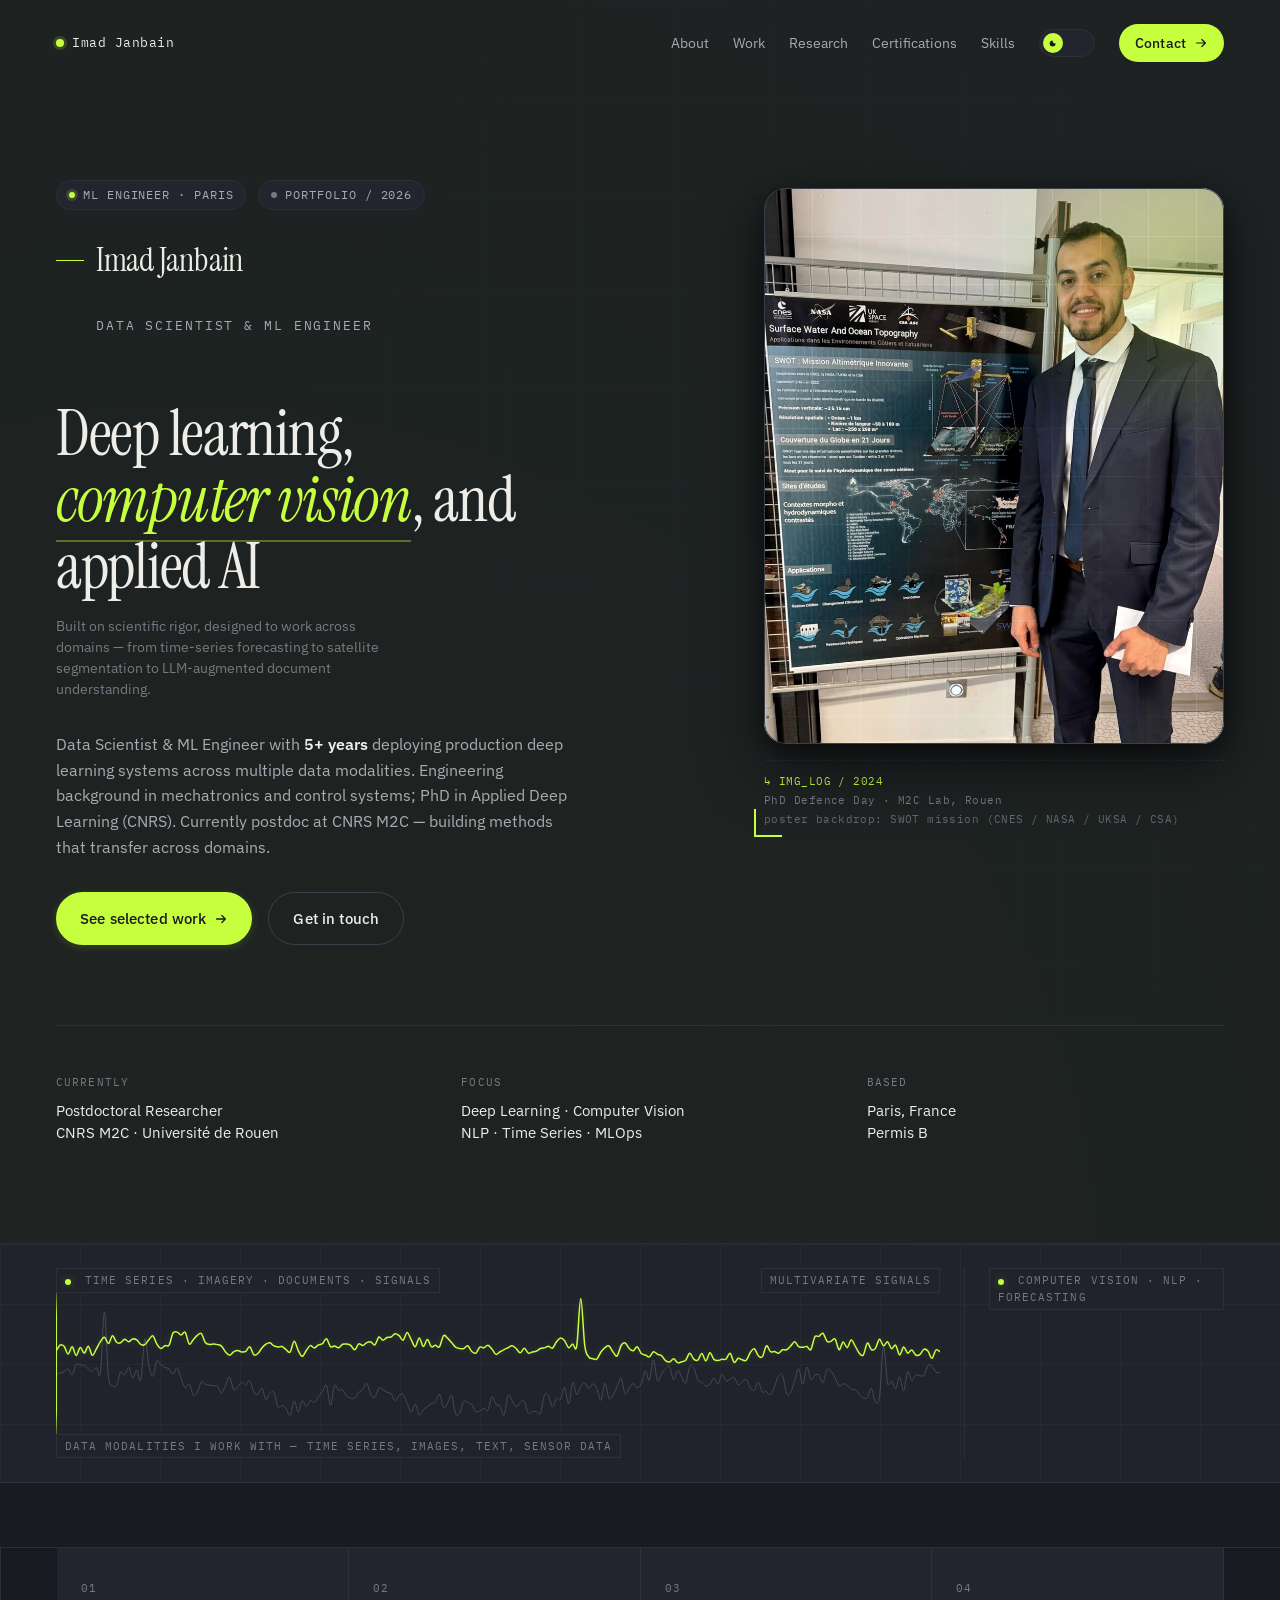
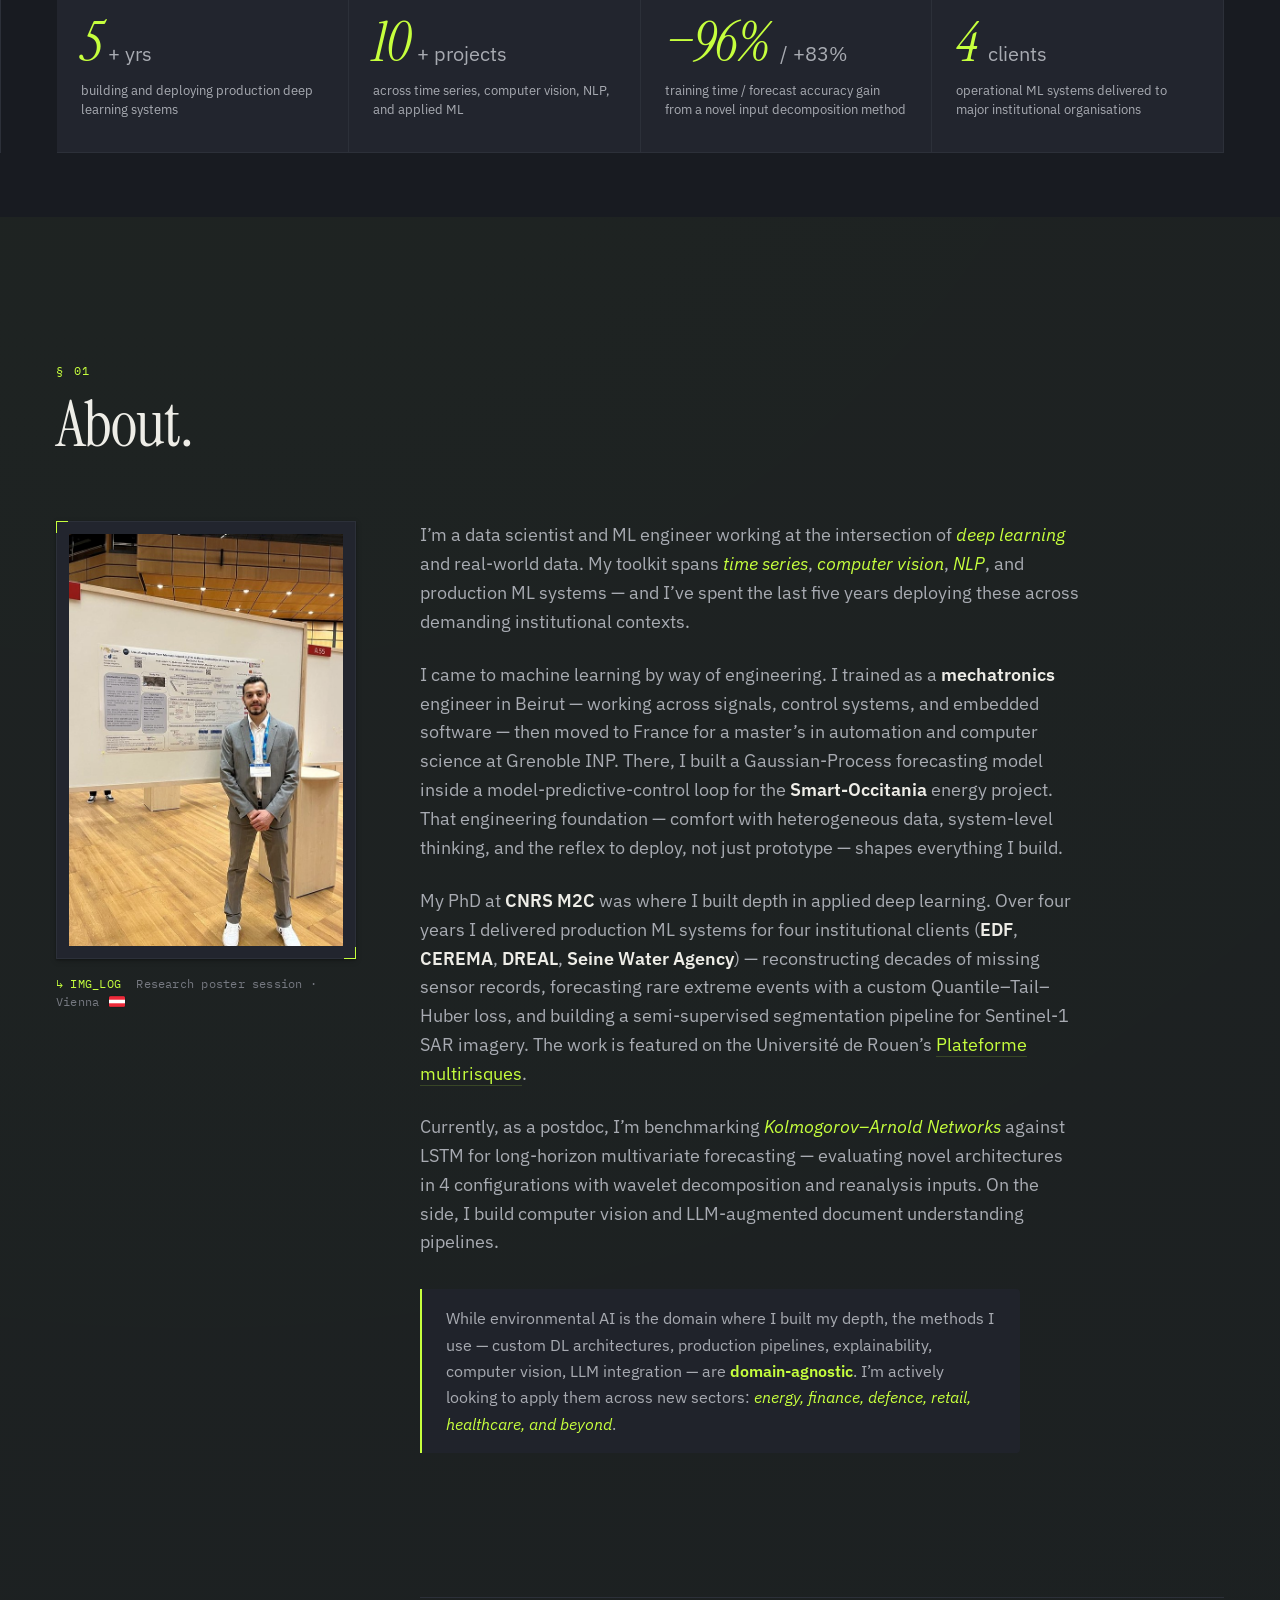
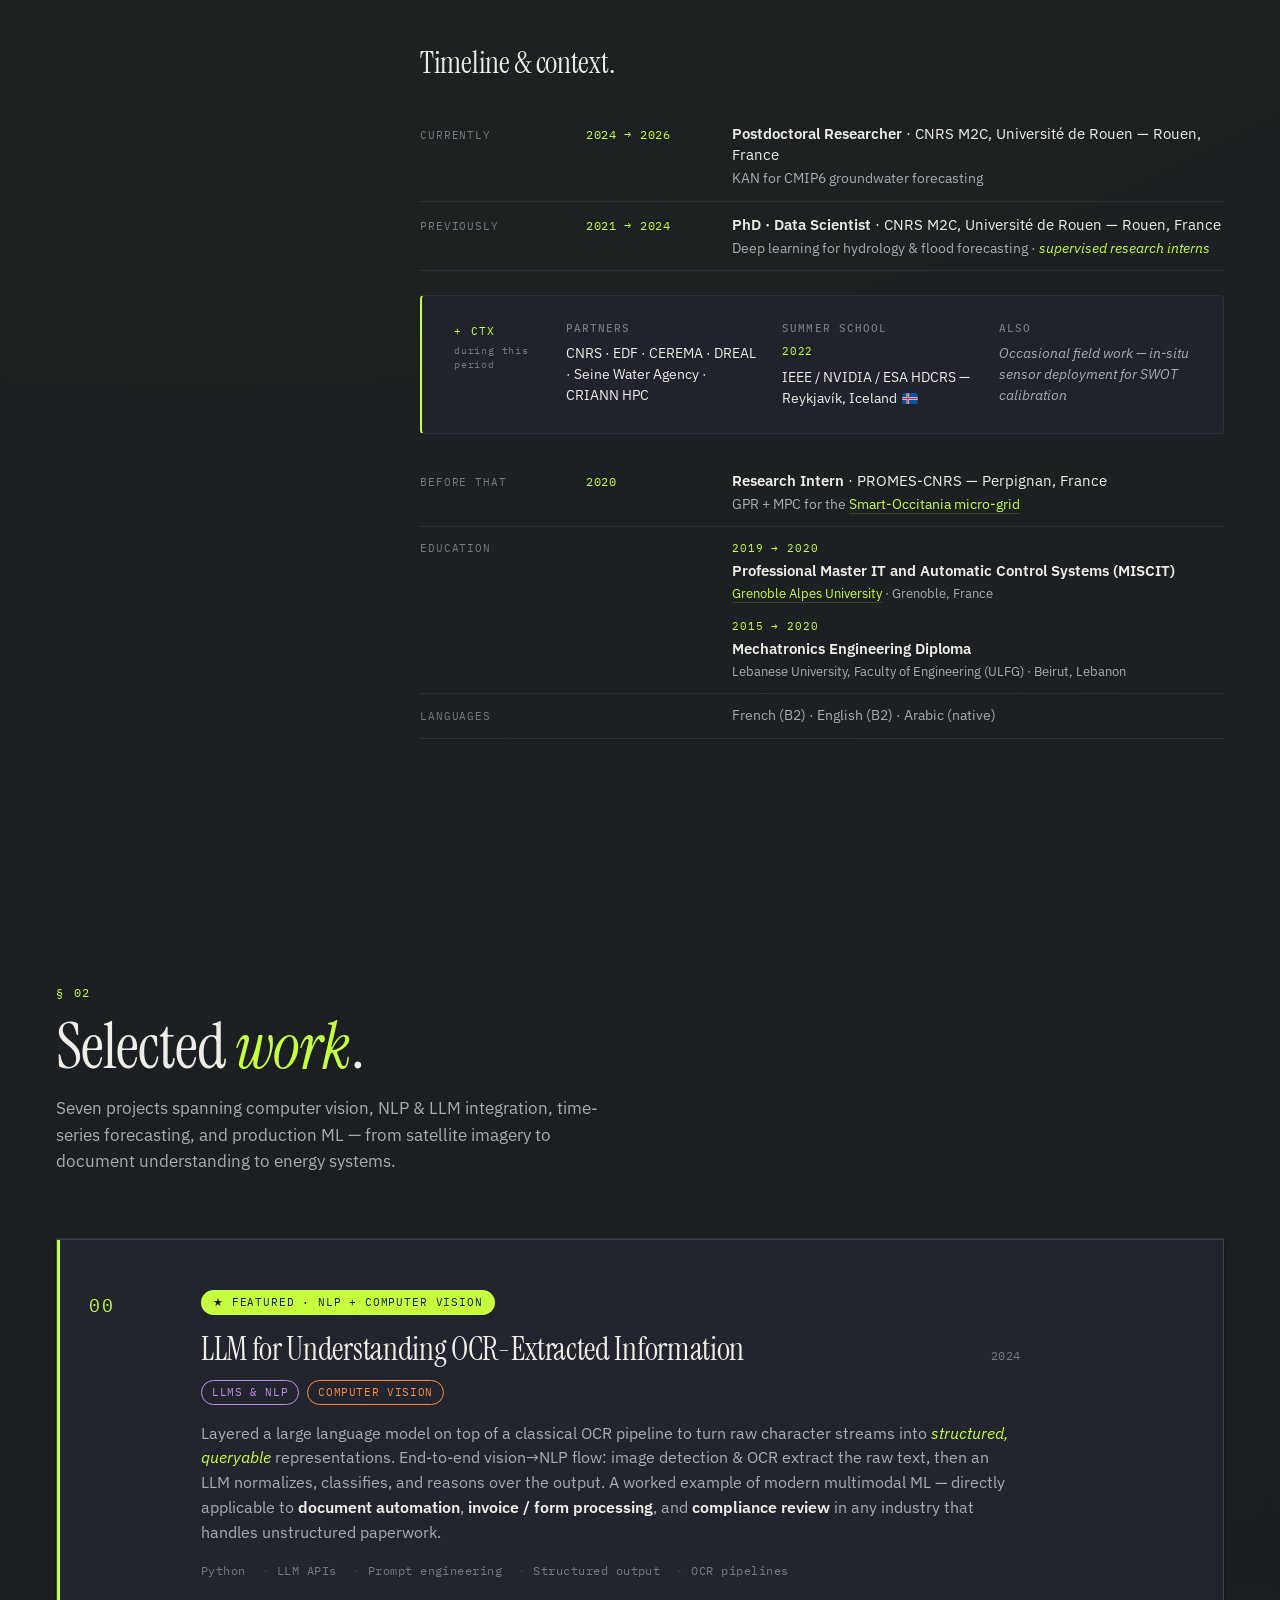
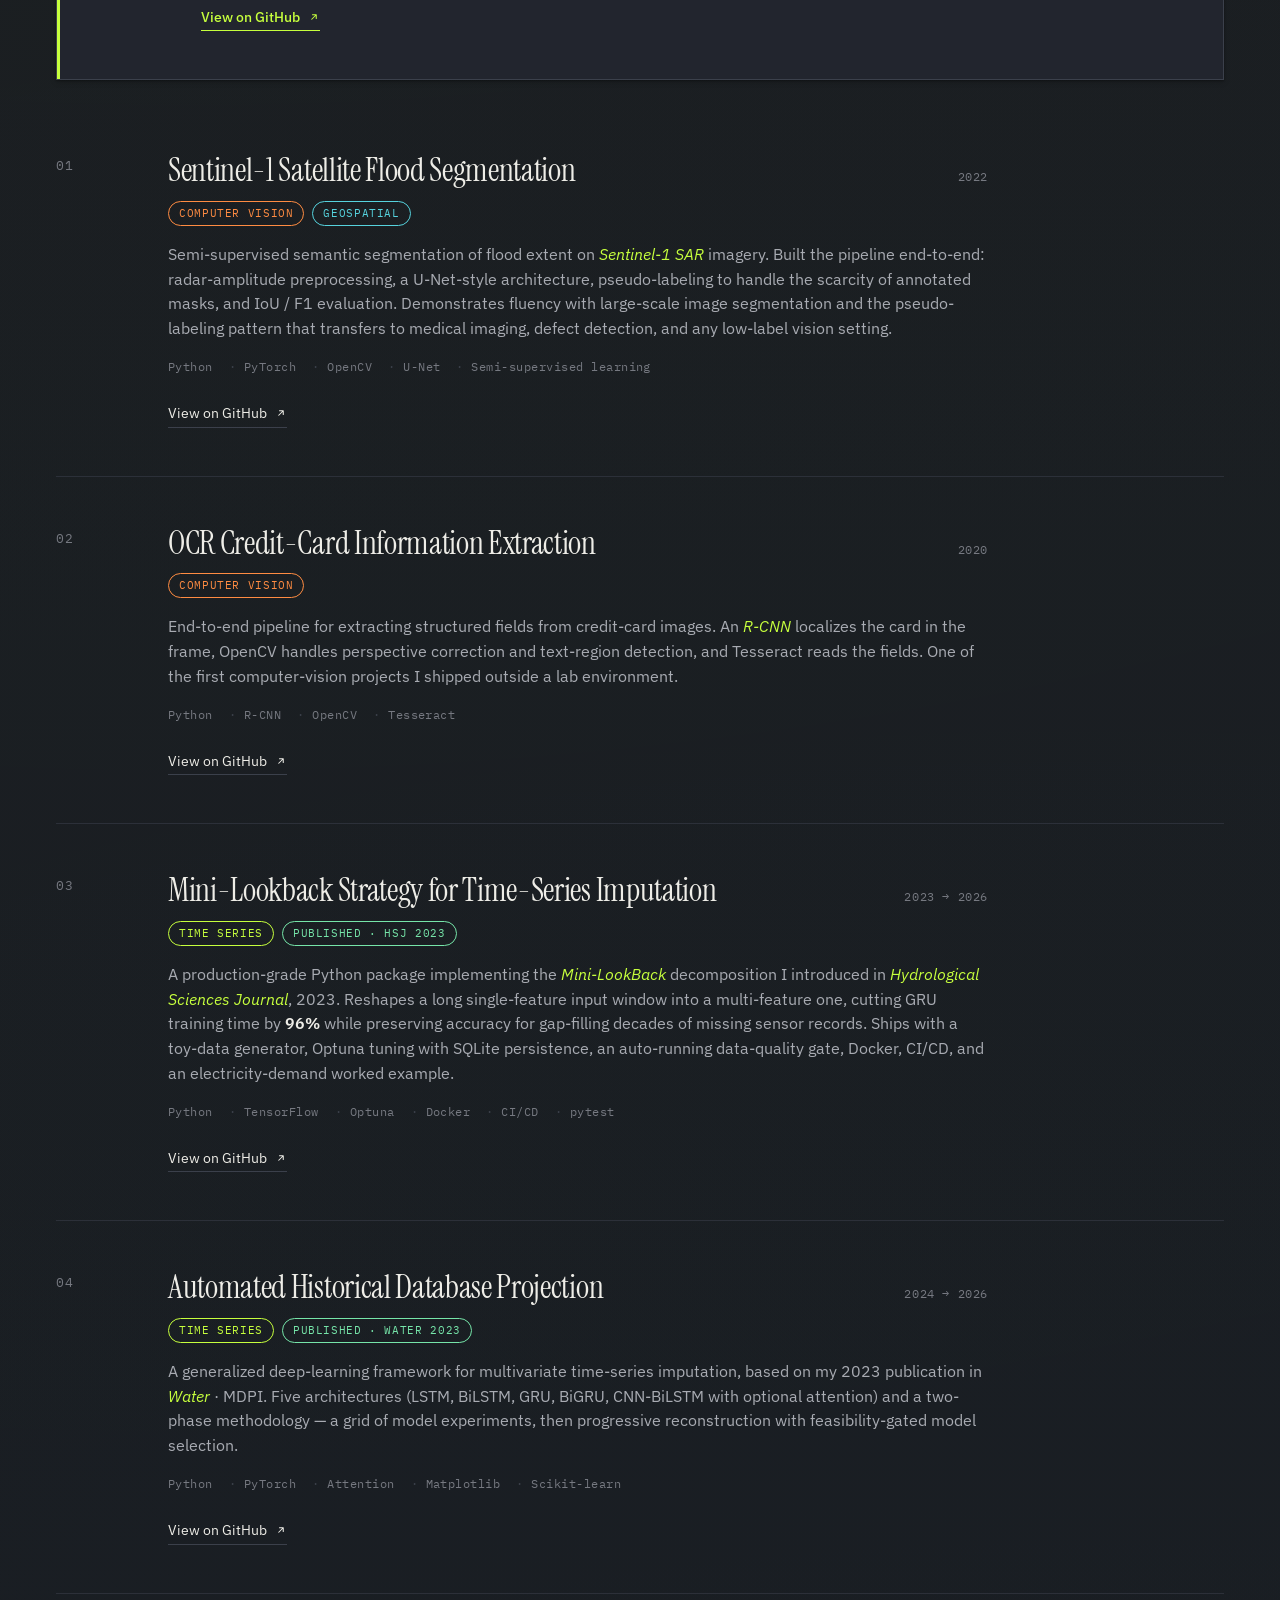
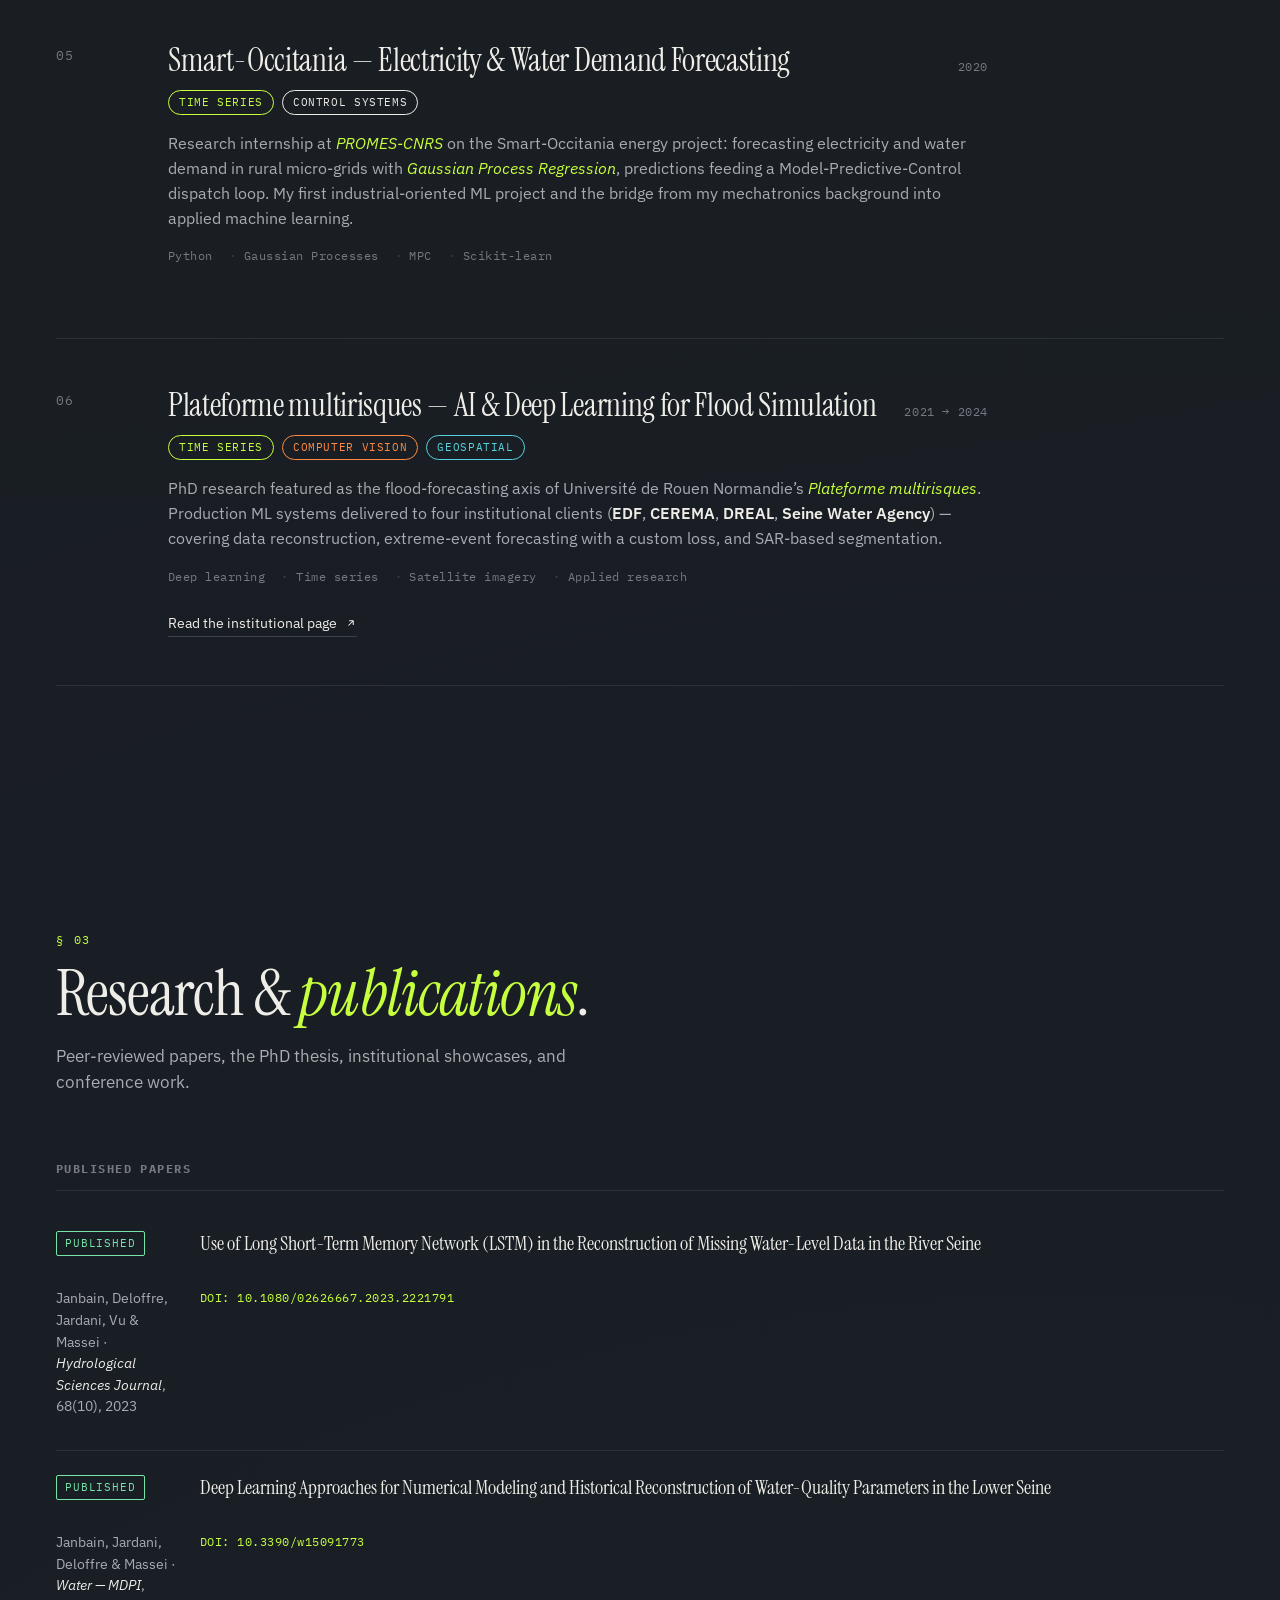
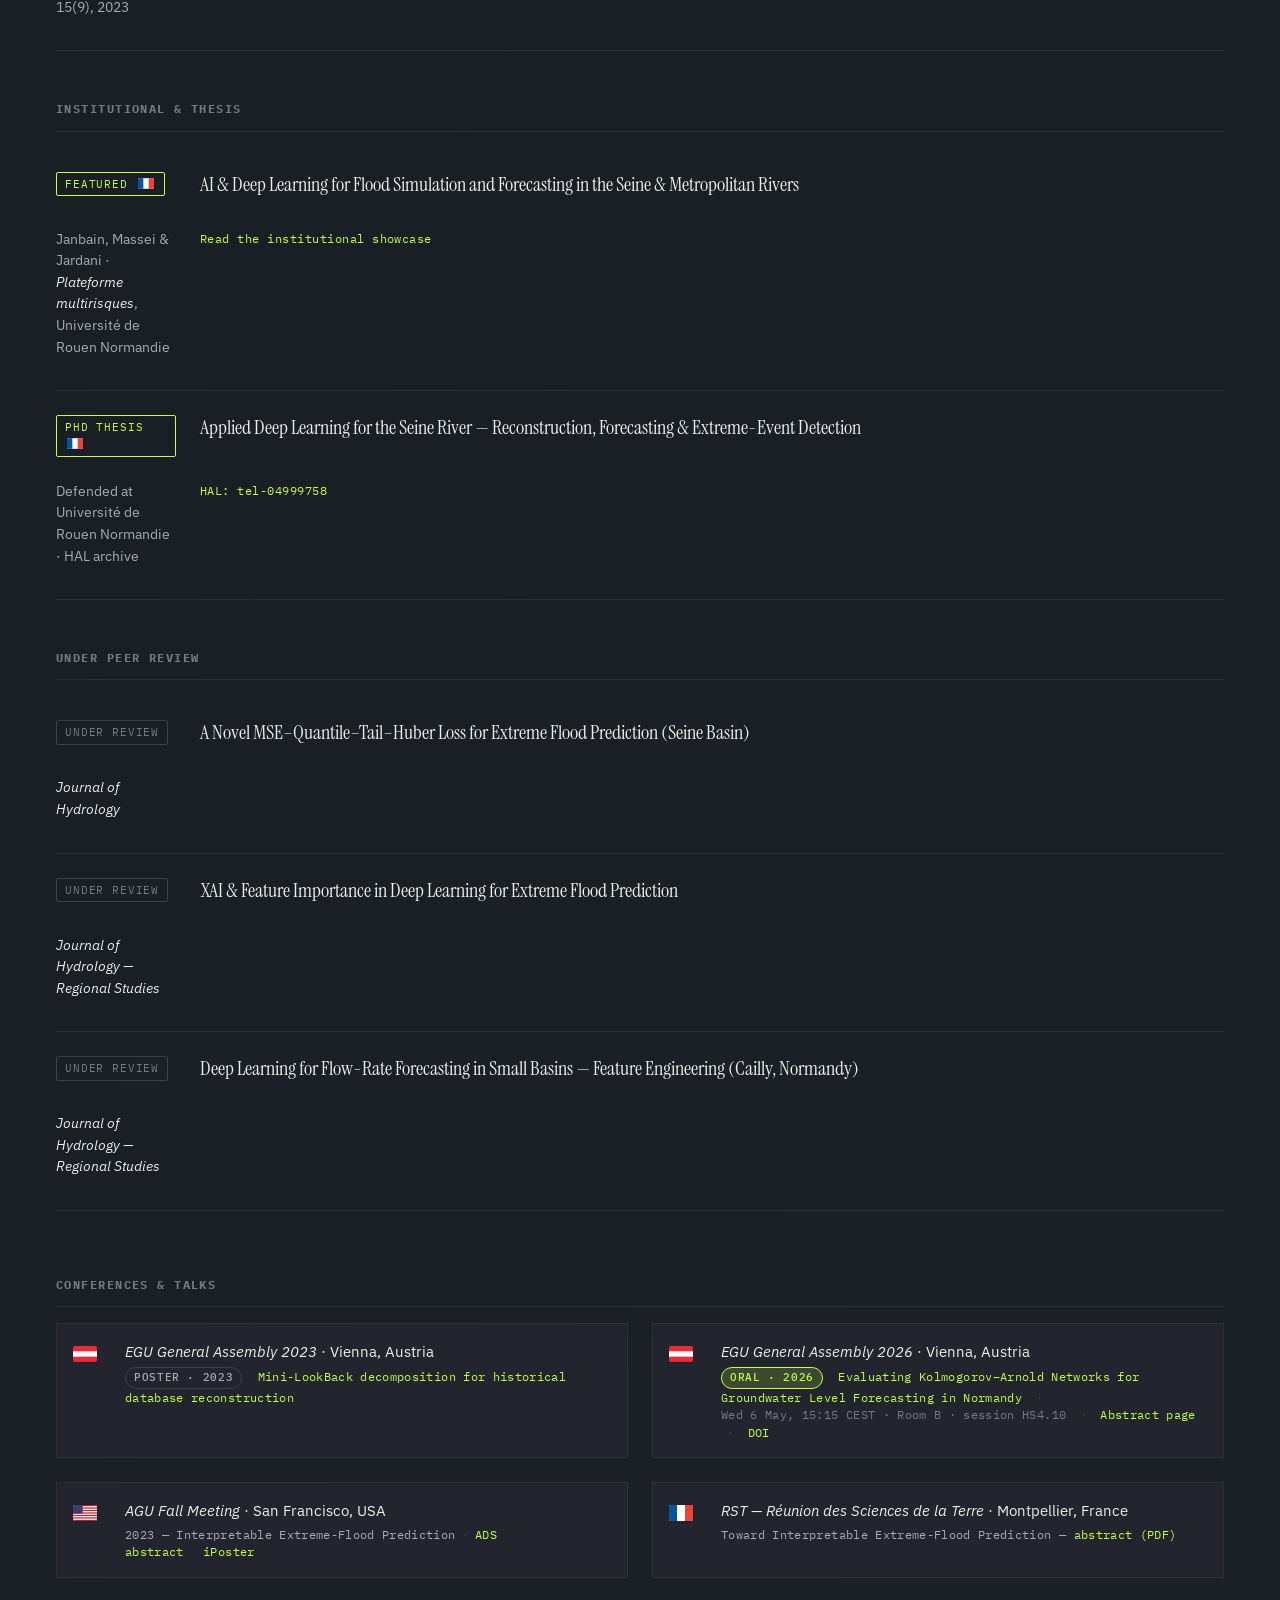
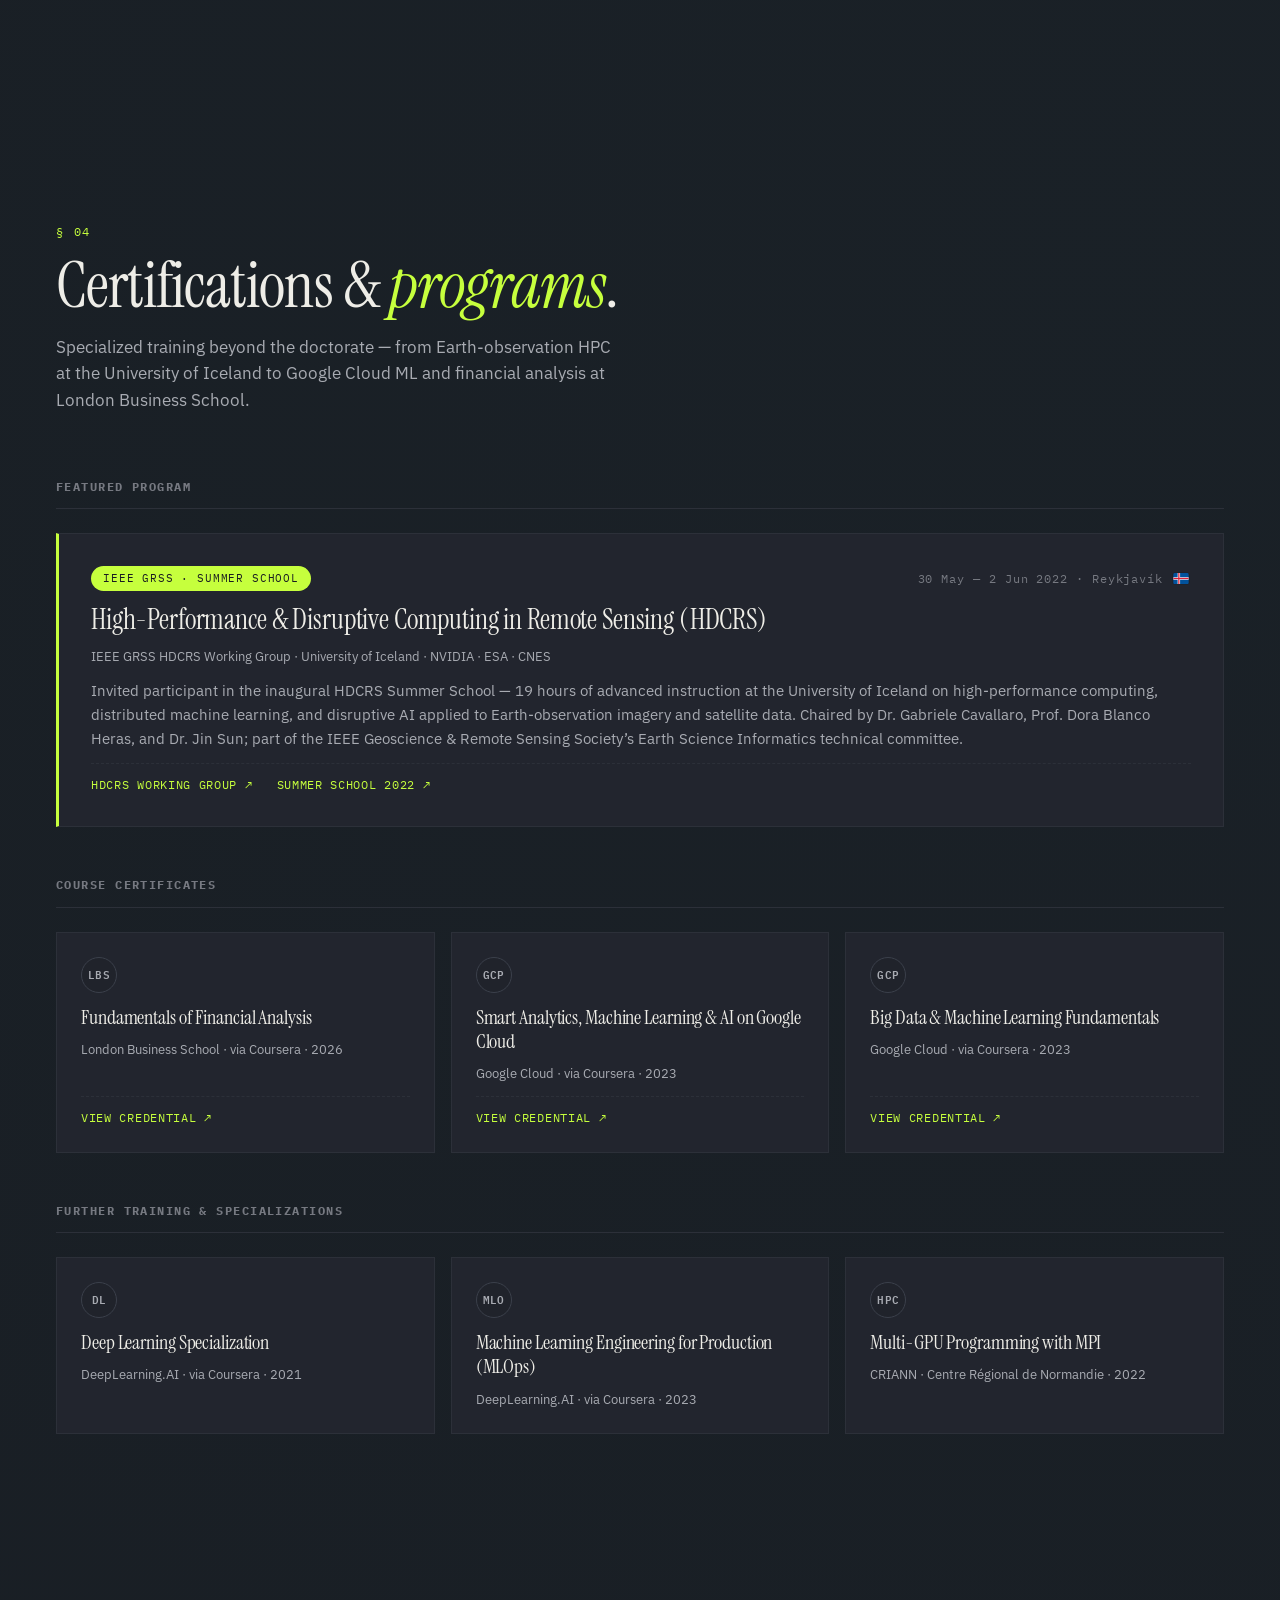
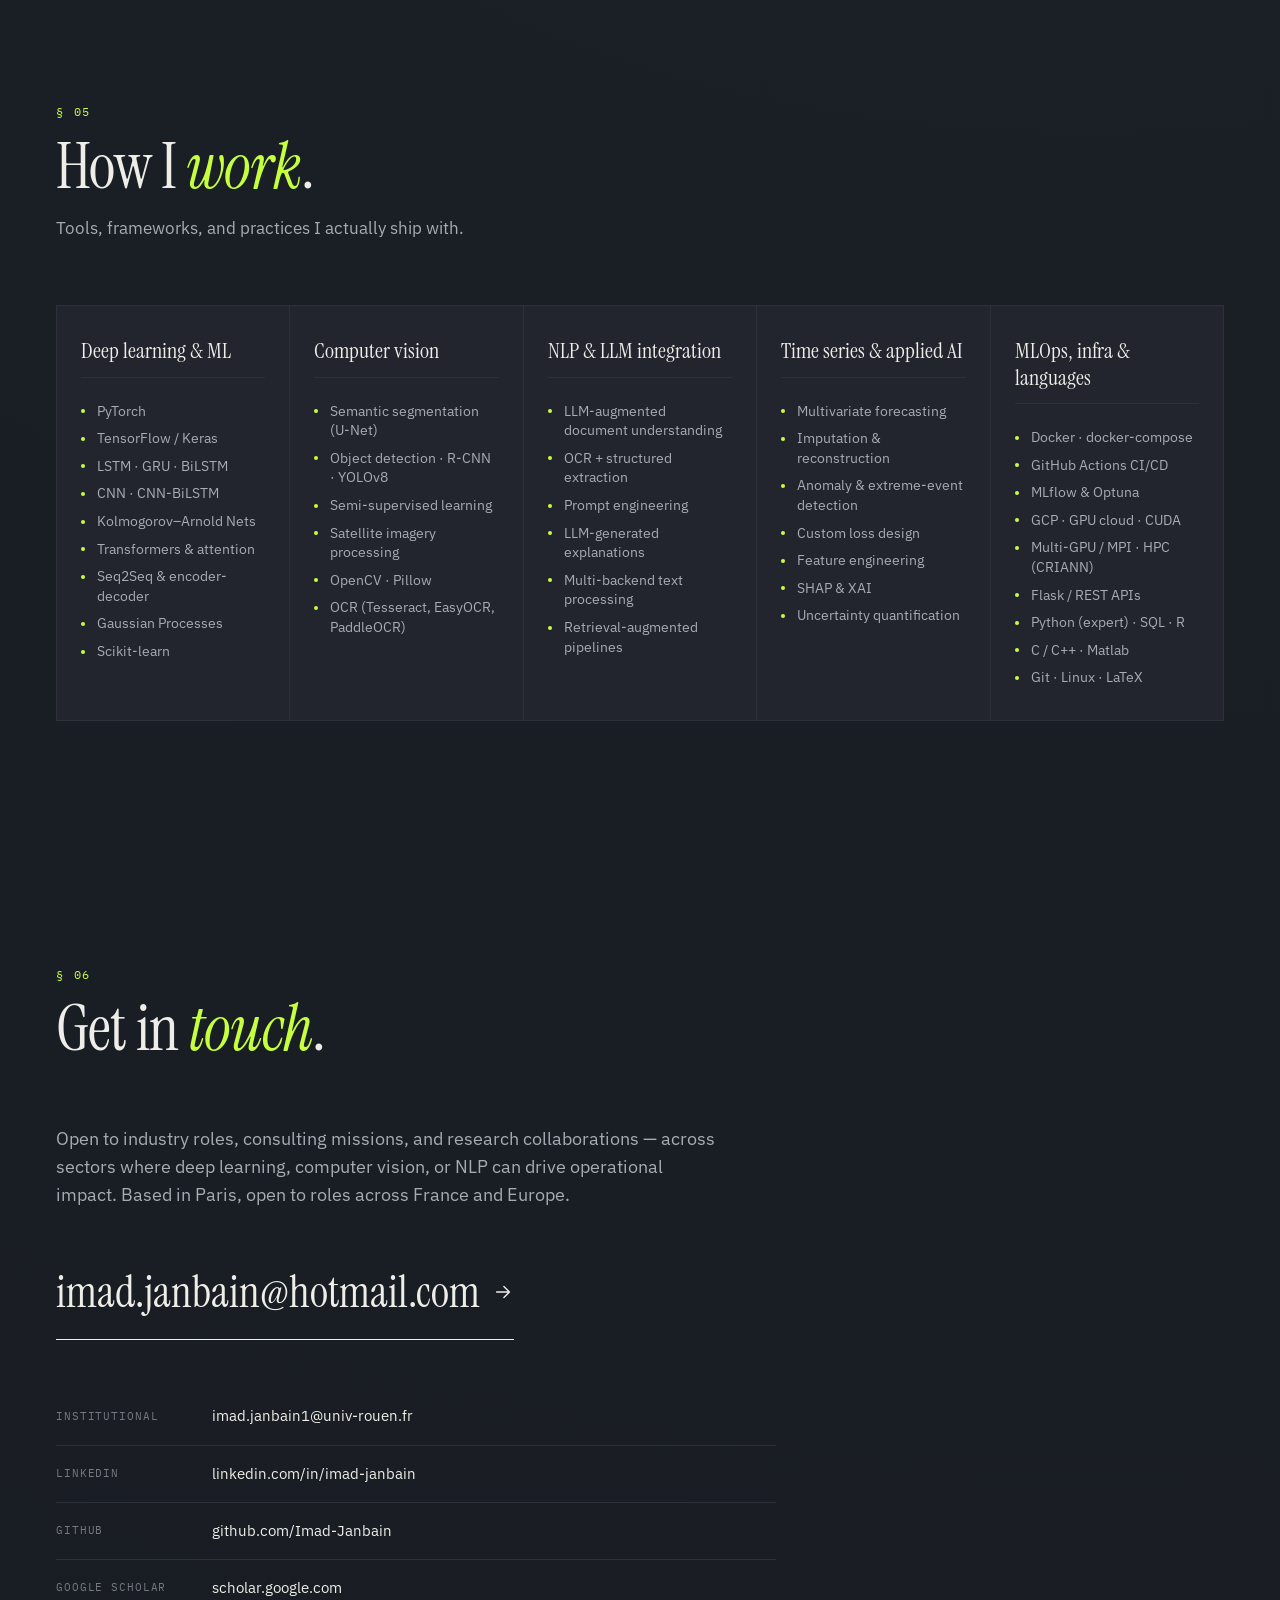
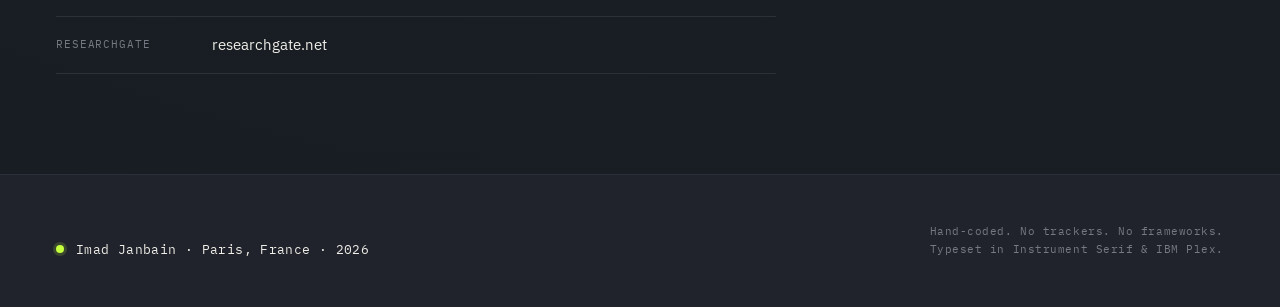
==== commit 5add6faa: "Add files via upload" ====
--- a/index.html
+++ b/index.html
@@ -271,7 +271,7 @@
                 <li class="fact--meta">
                   <span class="fact__label">Languages</span>
                   <span class="fact__year"></span>
-                  <span class="fact__value">French &amp; English (fluent) &middot; Arabic (native)</span>
+                  <span class="fact__value">French (B2) &middot; English (B2) &middot; Arabic (native)</span>
                 </li>
               </ul>
             </aside>
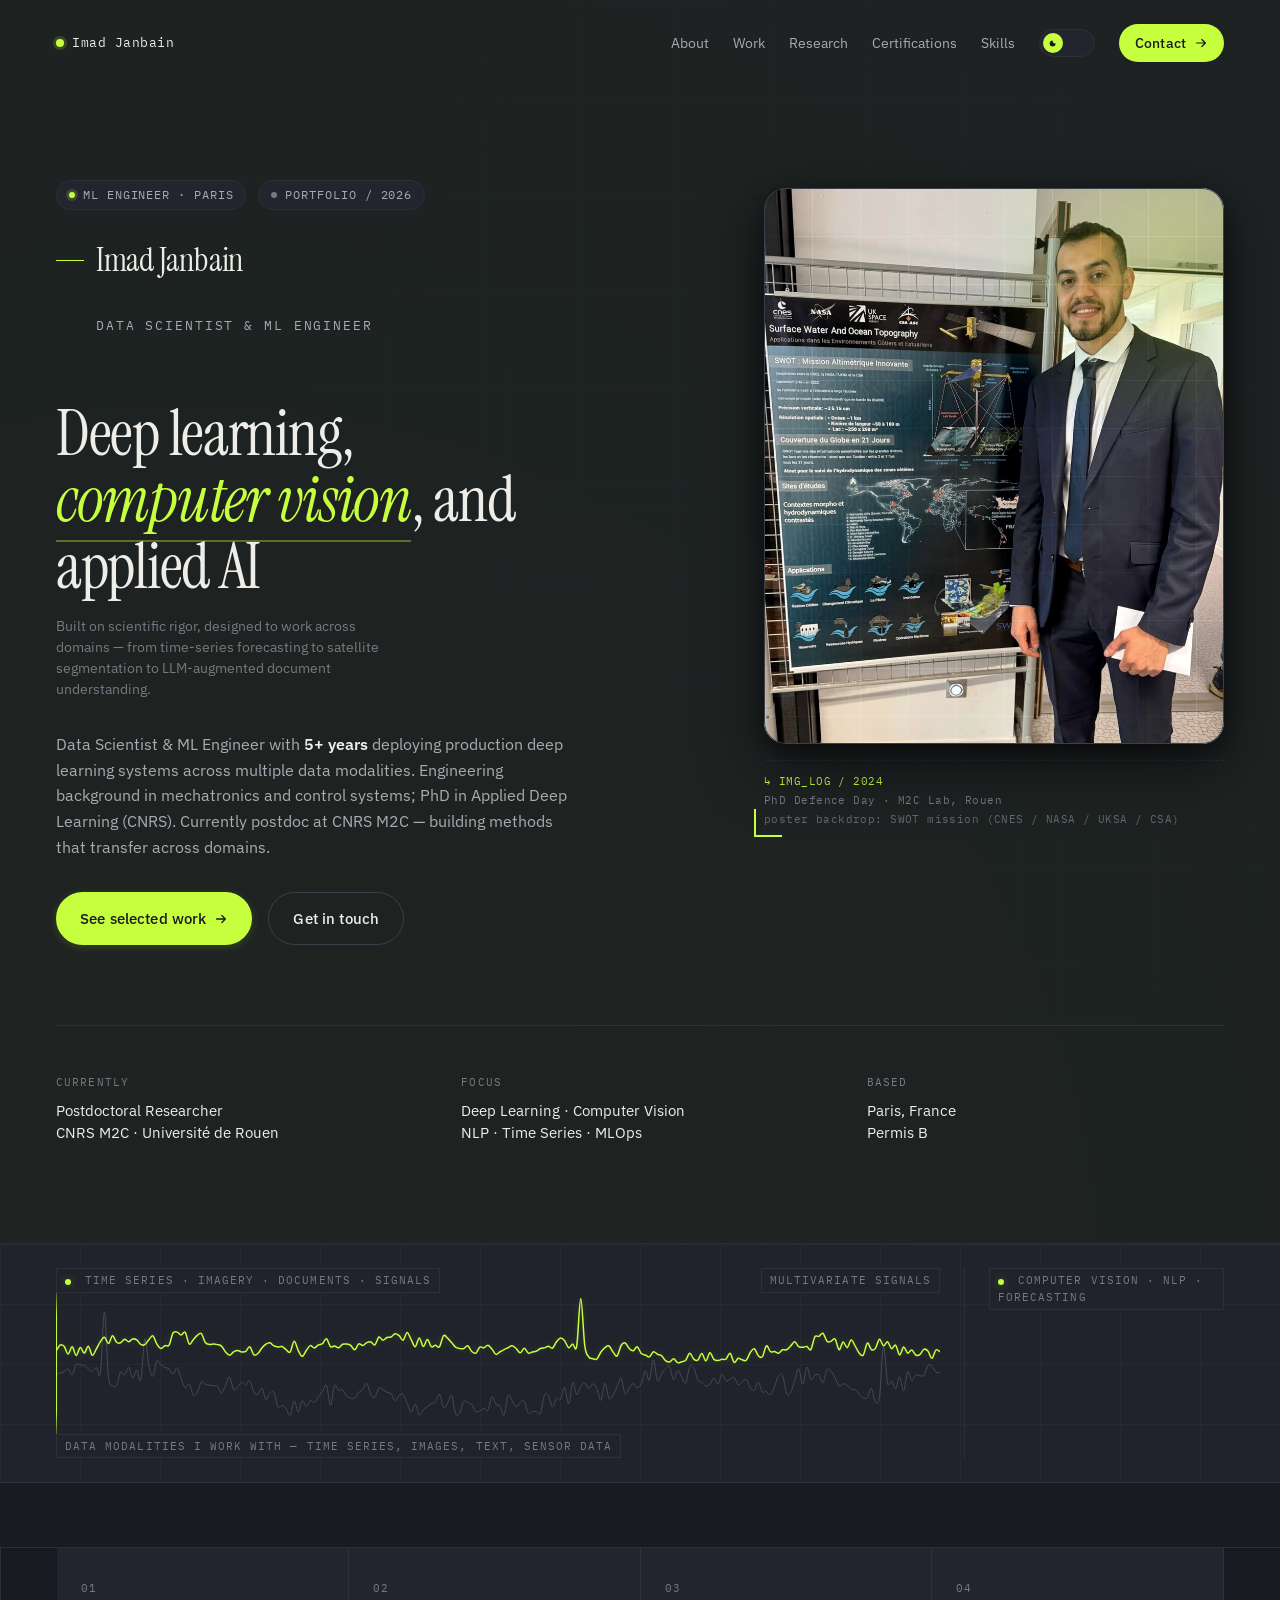
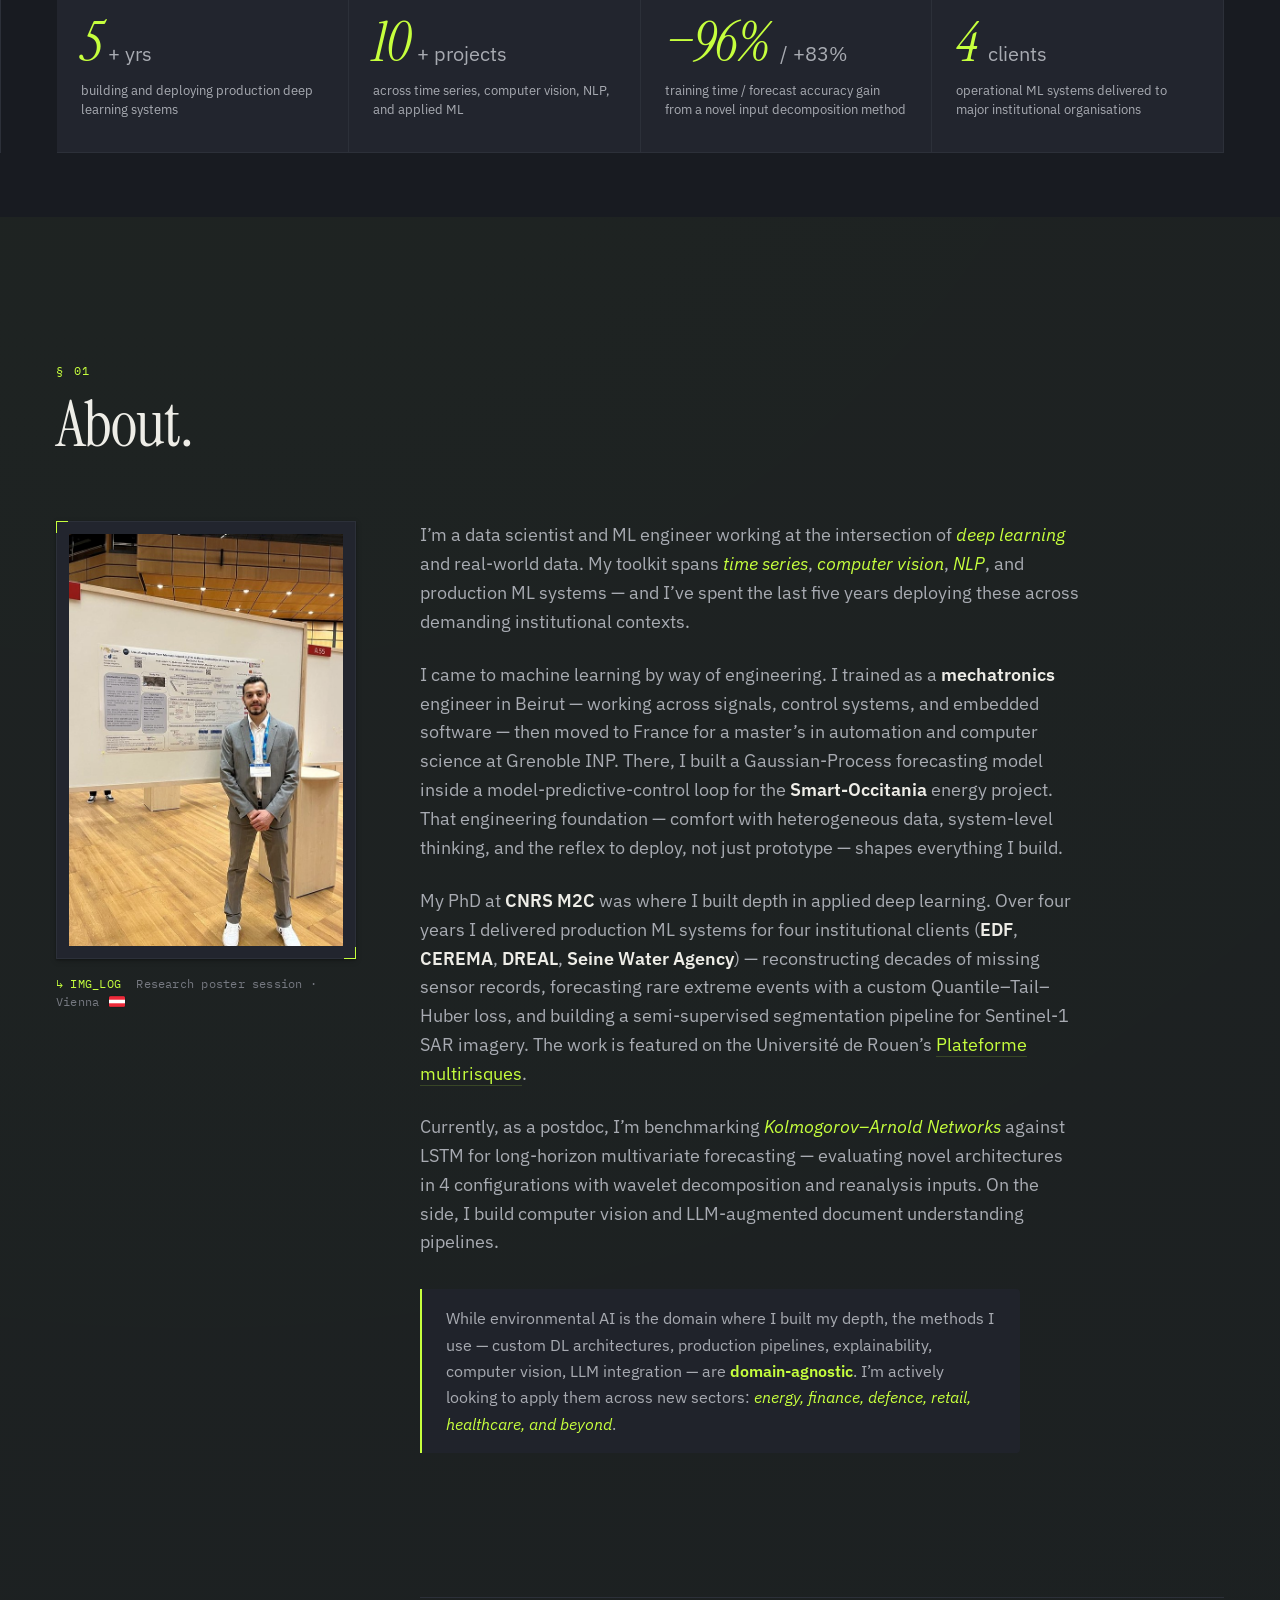
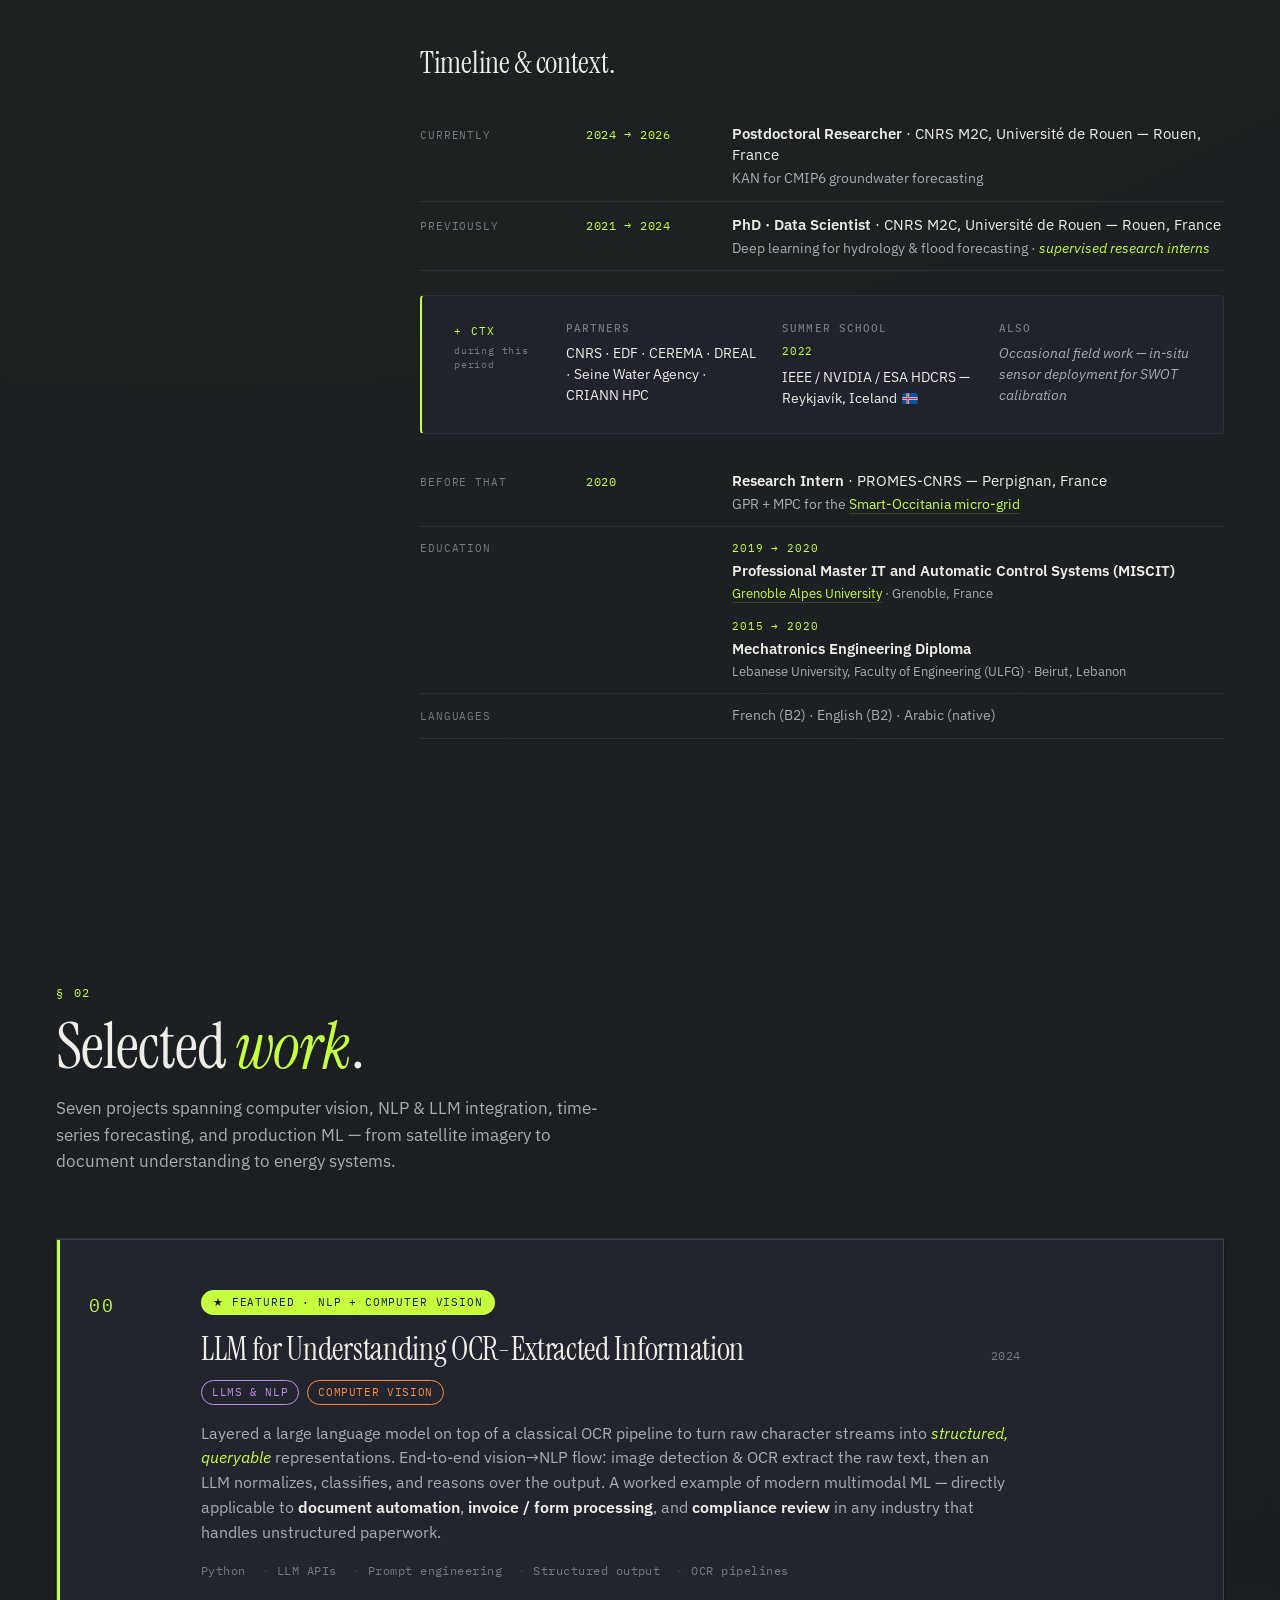
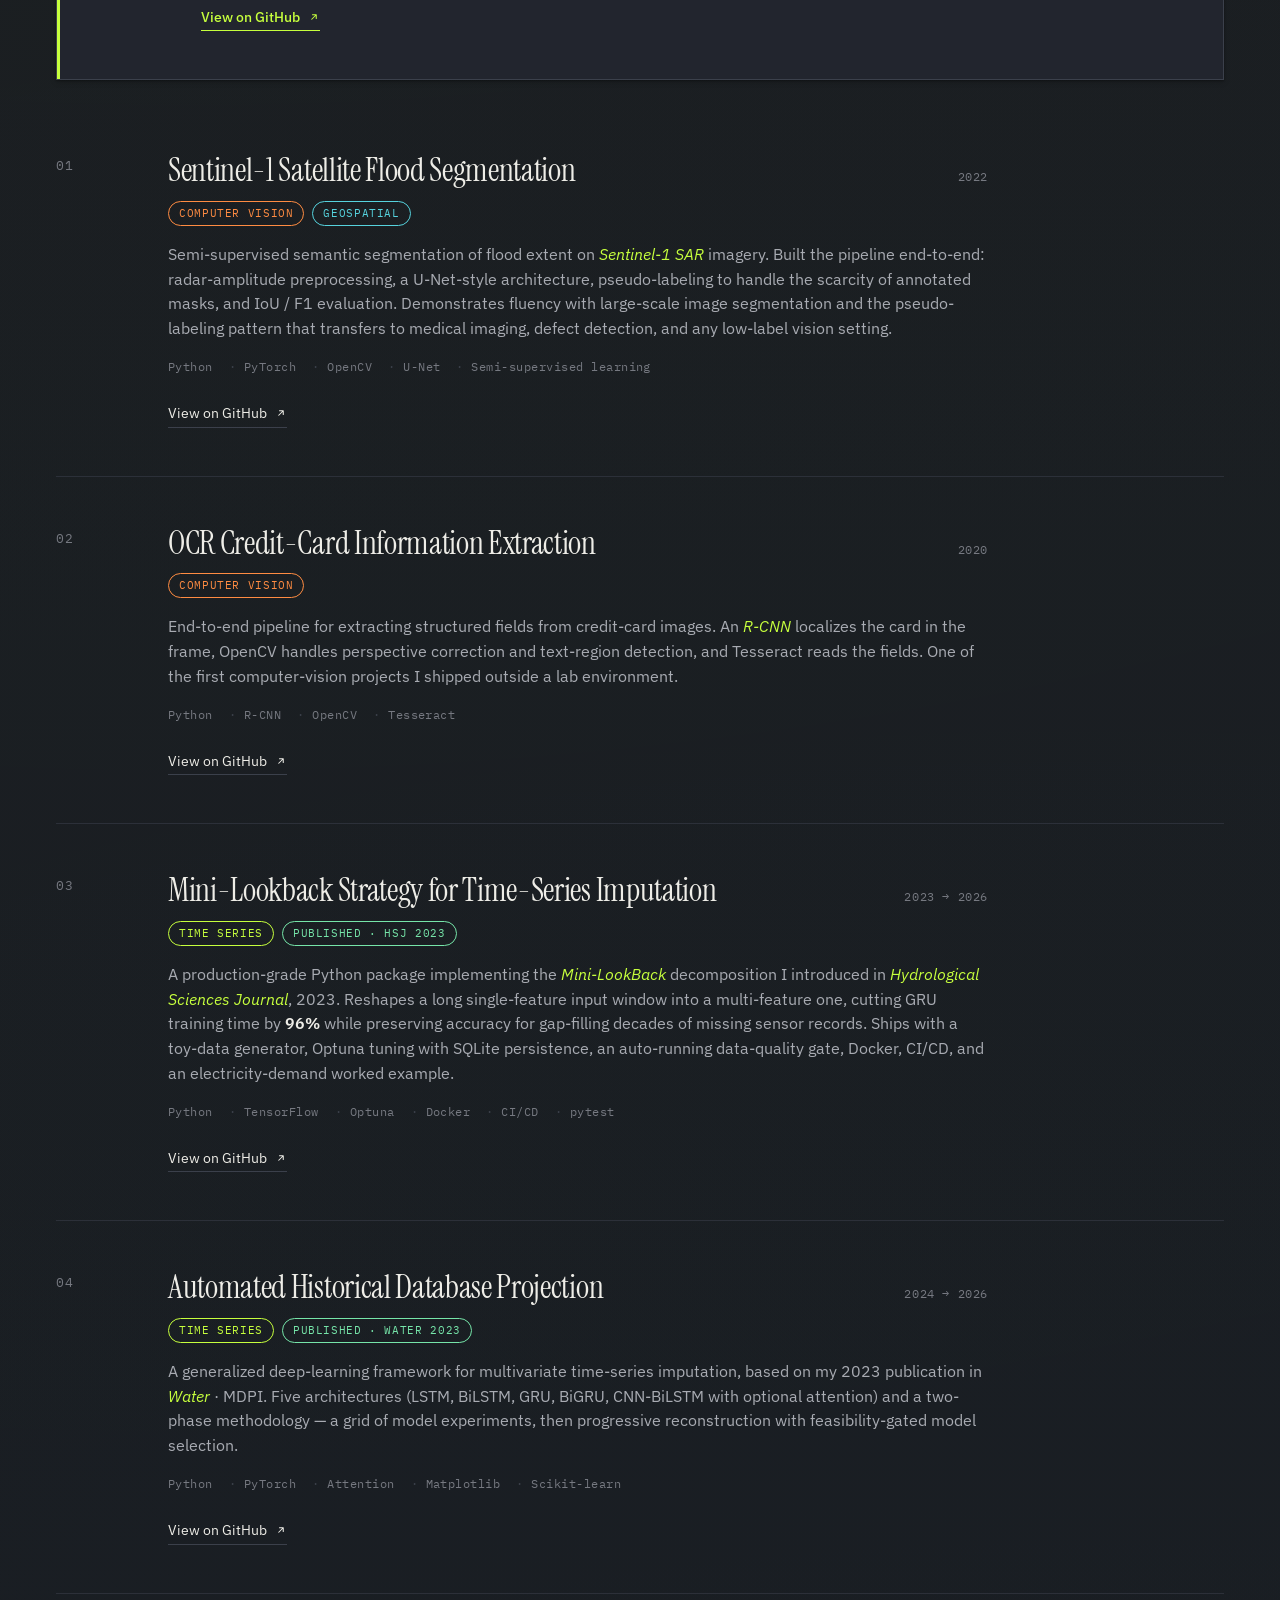
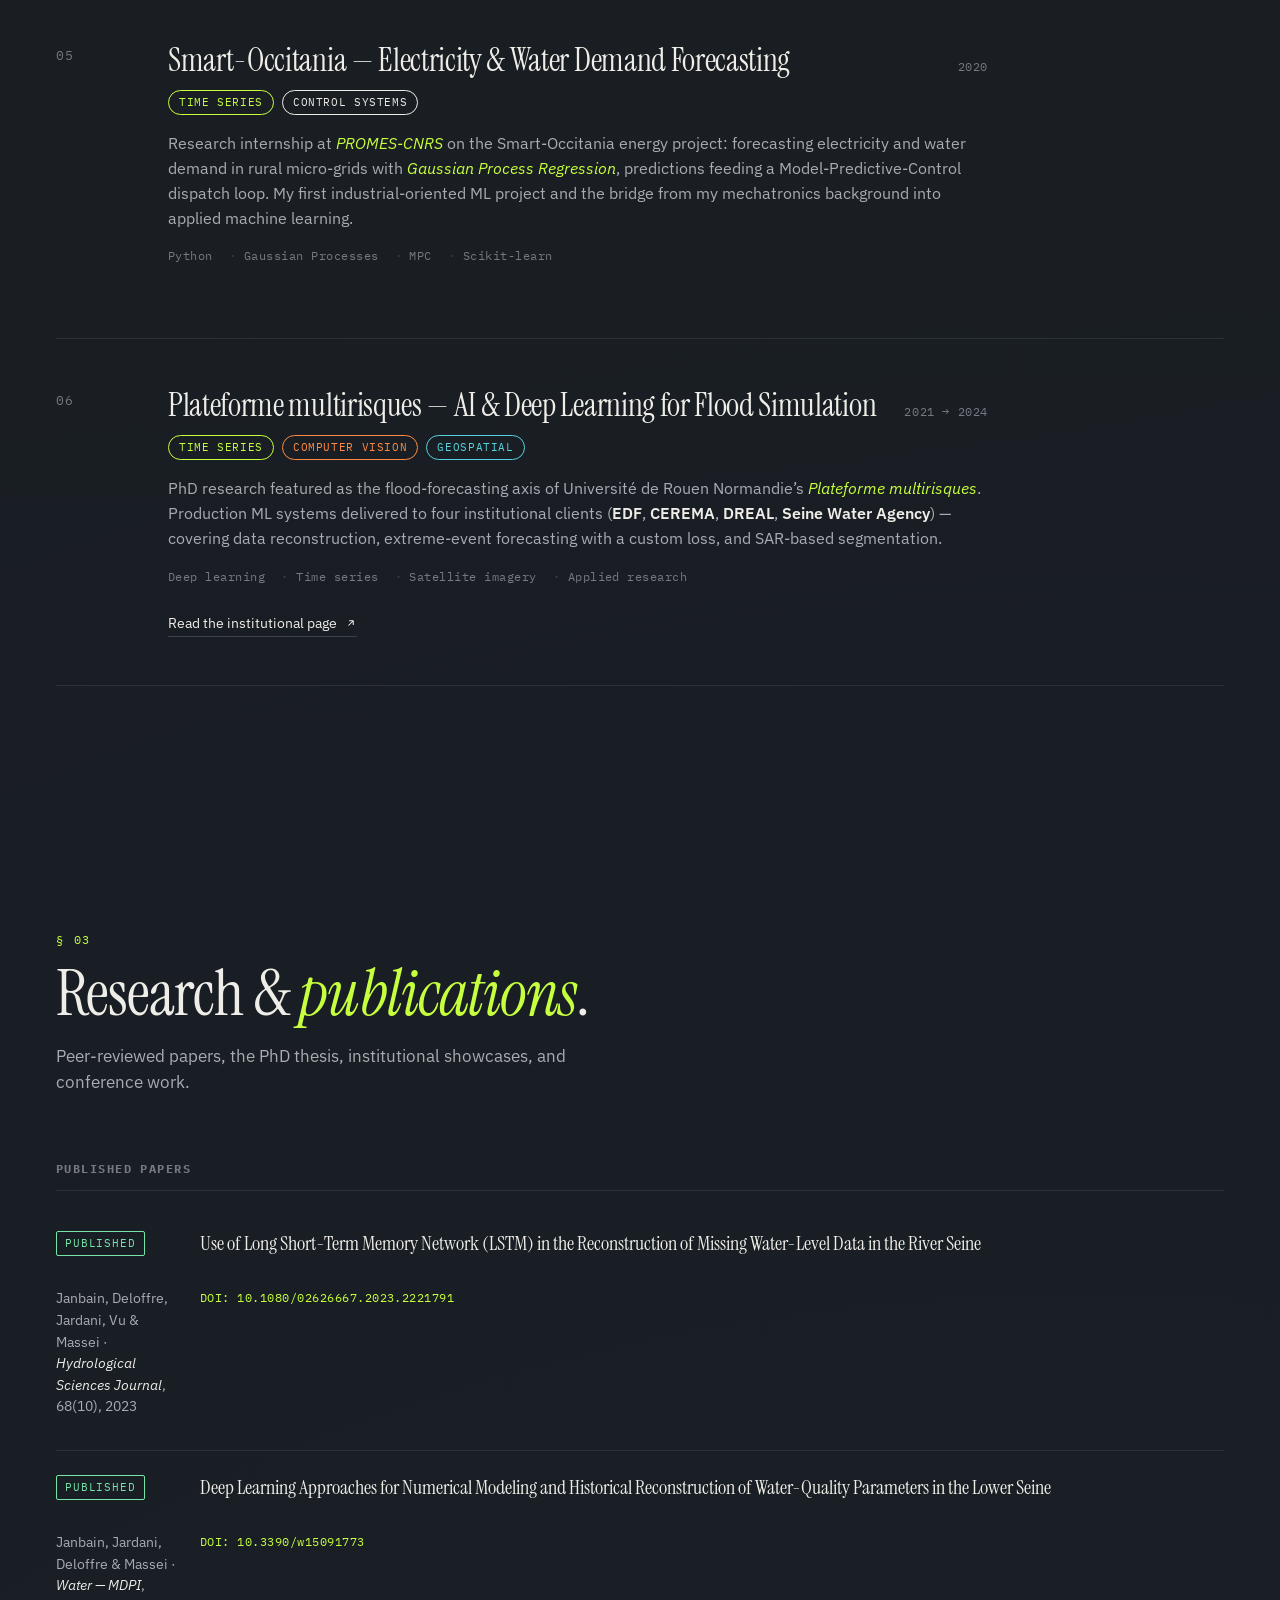
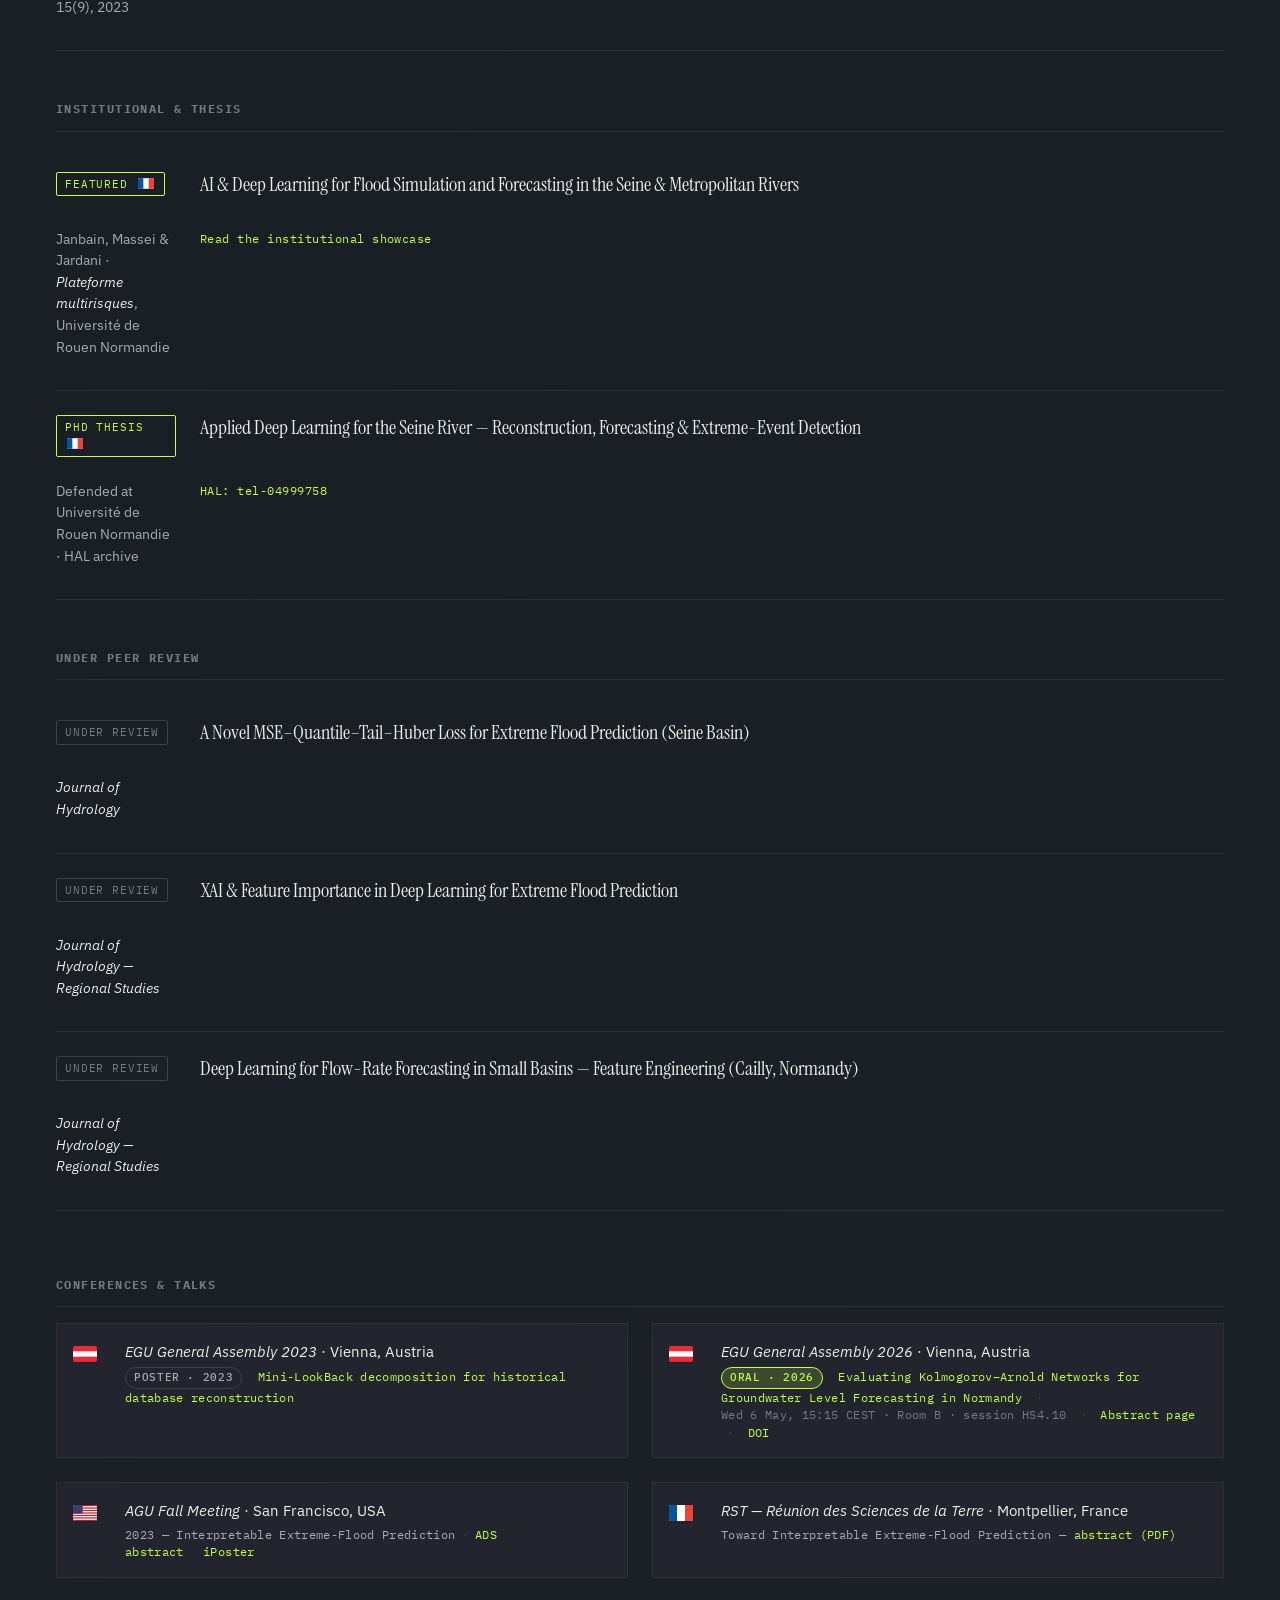
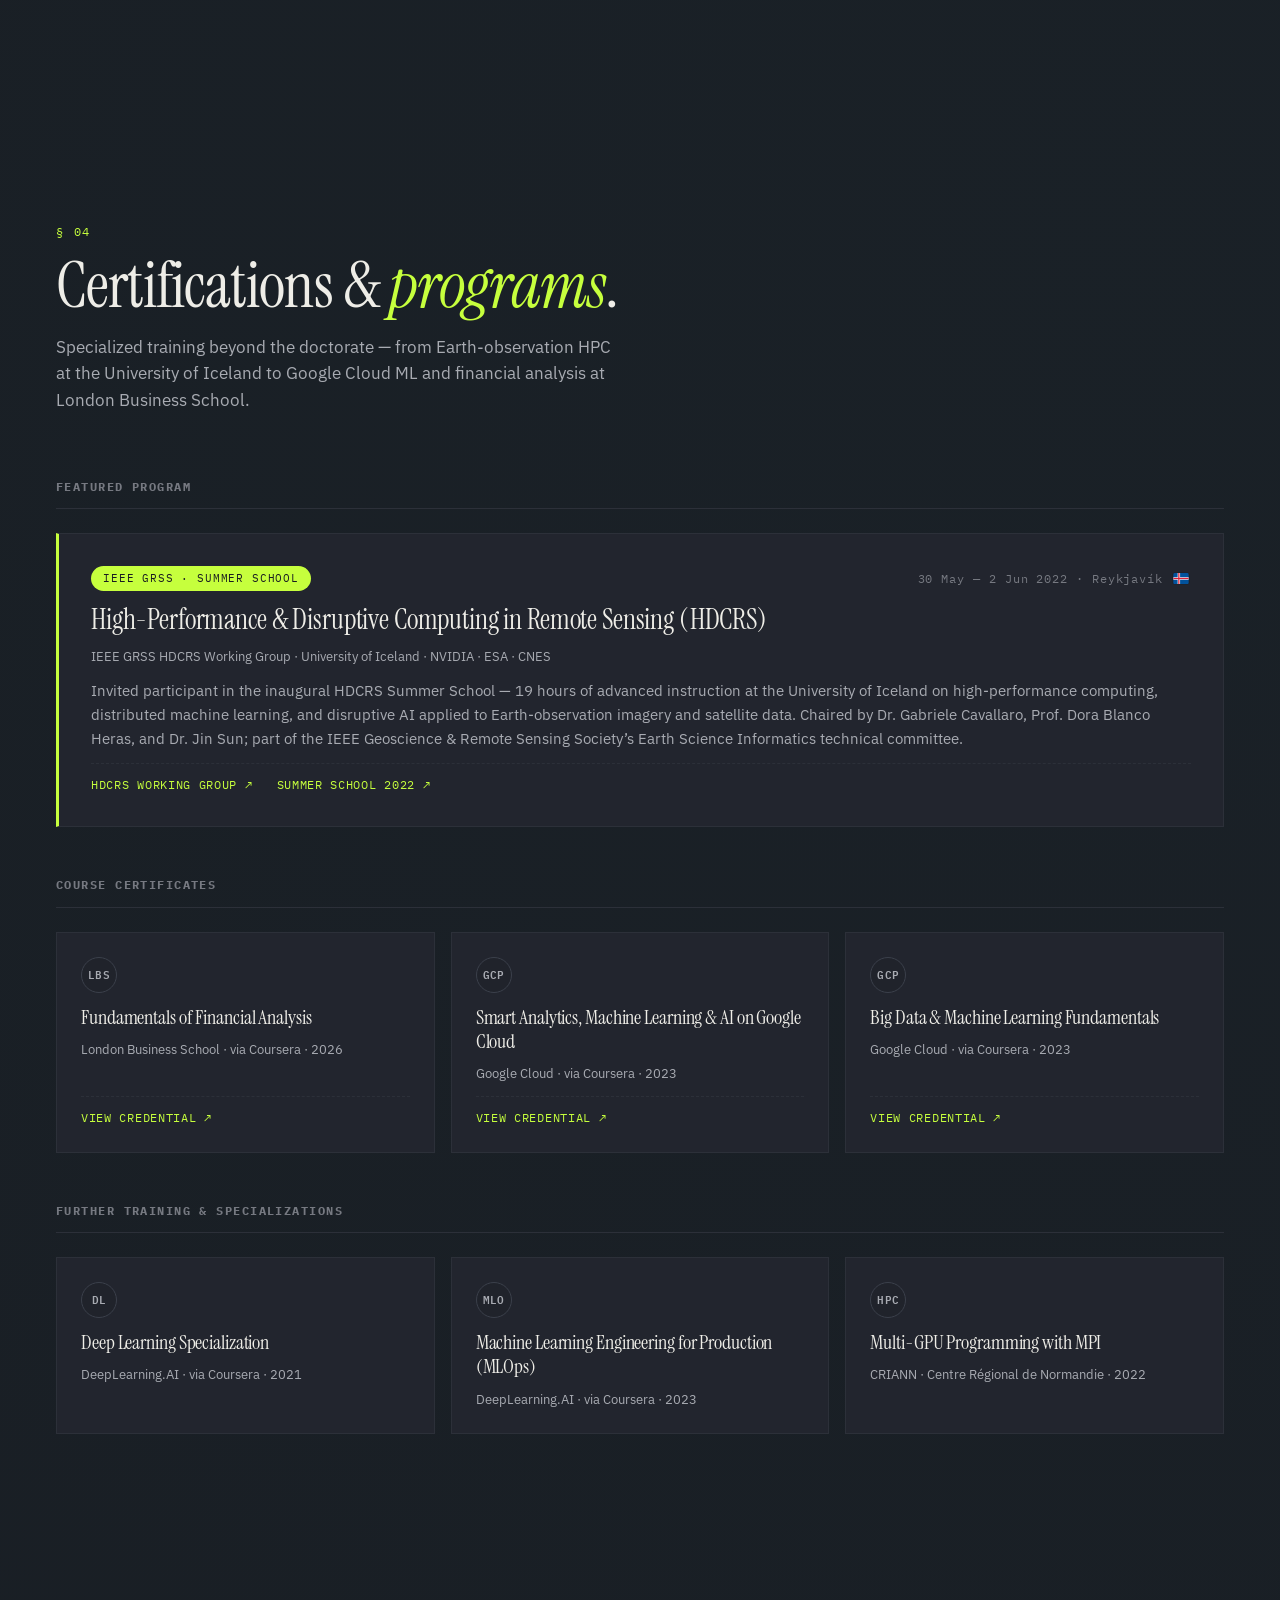
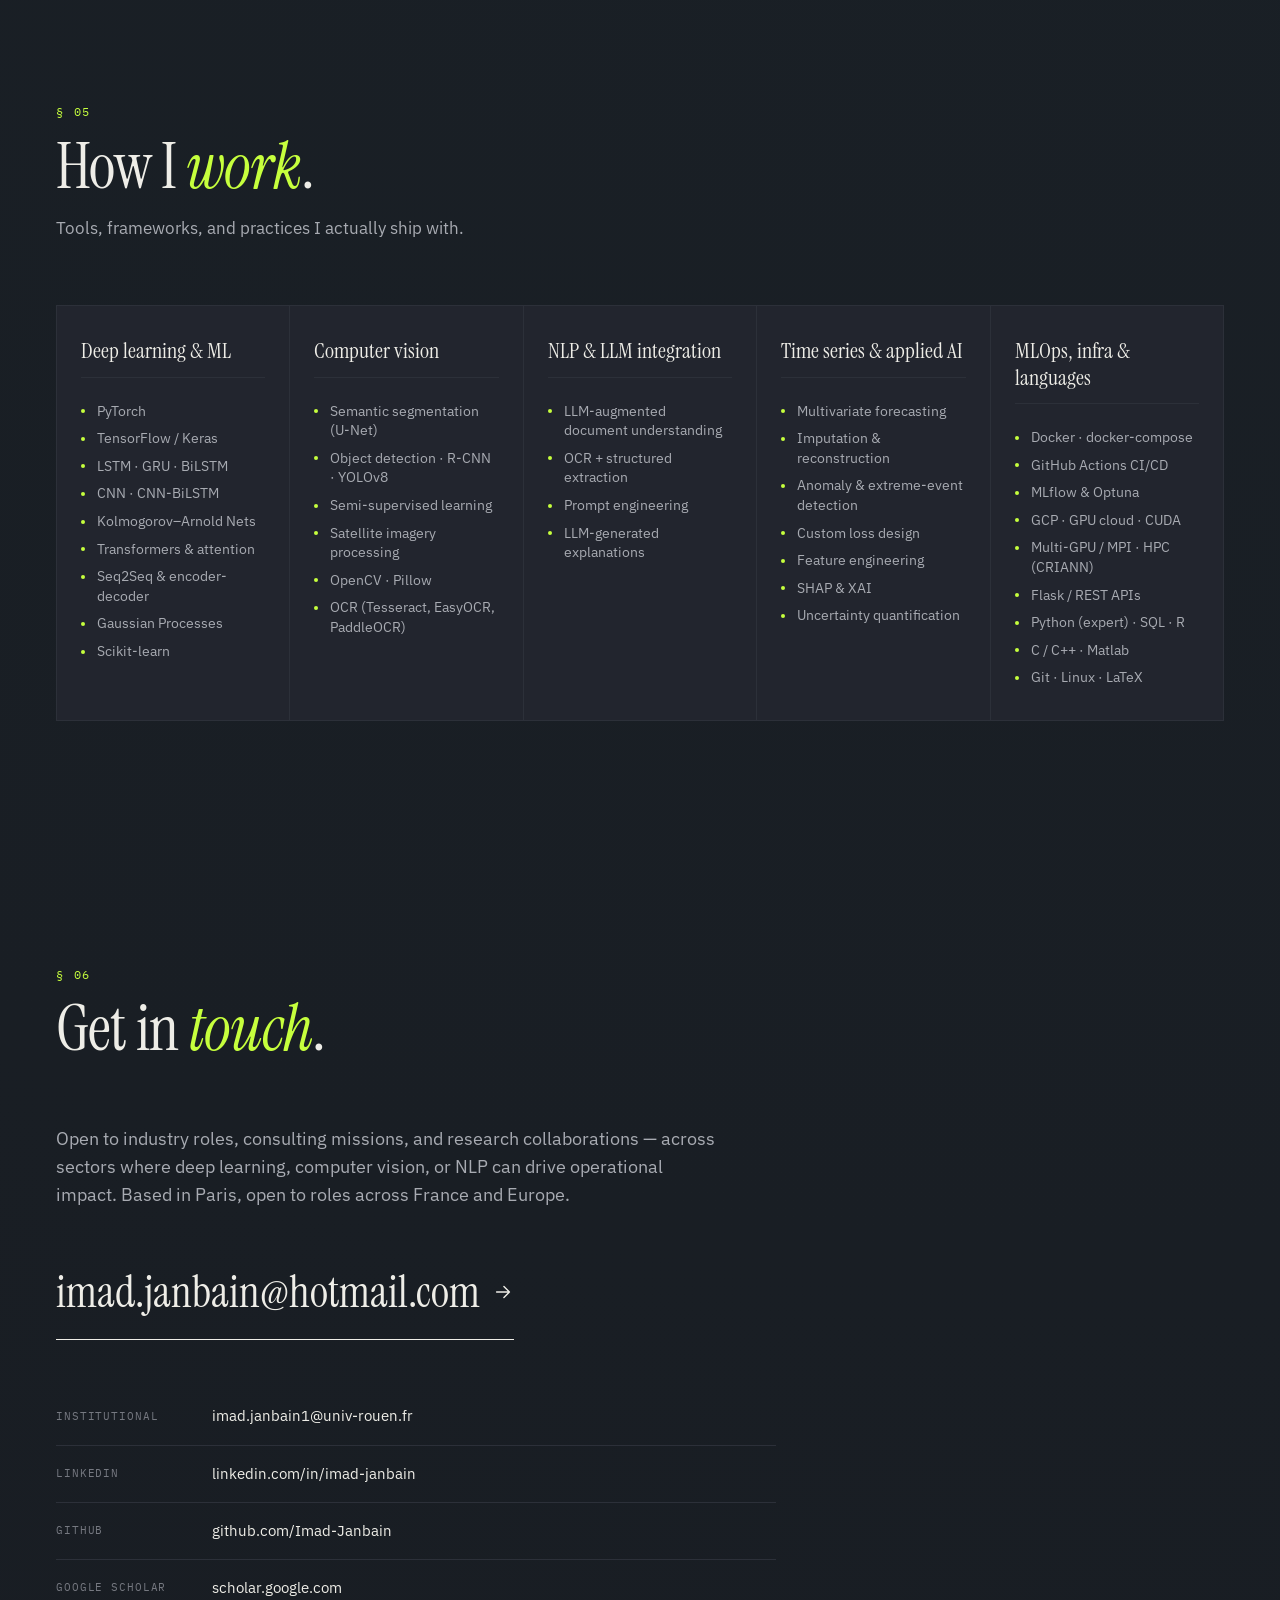
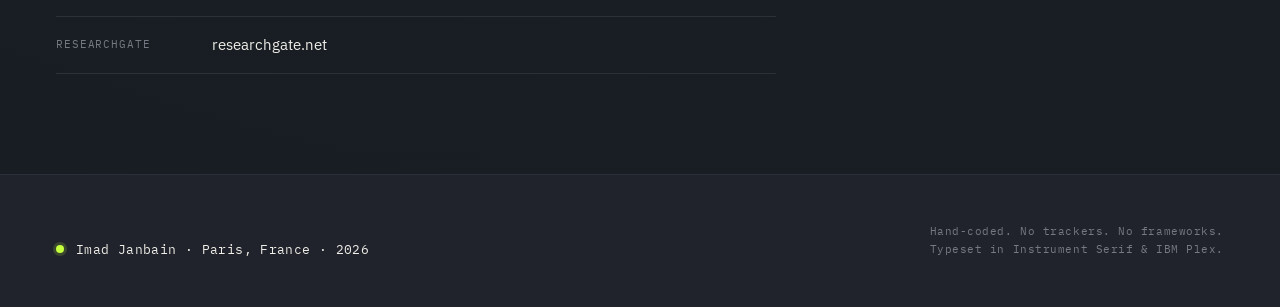
==== commit 0263acc1: "Add files via upload" ====
--- a/index.html
+++ b/index.html
@@ -640,8 +640,6 @@
               <li>OCR + structured extraction</li>
               <li>Prompt engineering</li>
               <li>LLM-generated explanations</li>
-              <li>Multi-backend text processing</li>
-              <li>Retrieval-augmented pipelines</li>
             </ul>
           </article>
           <article class="pillar reveal">
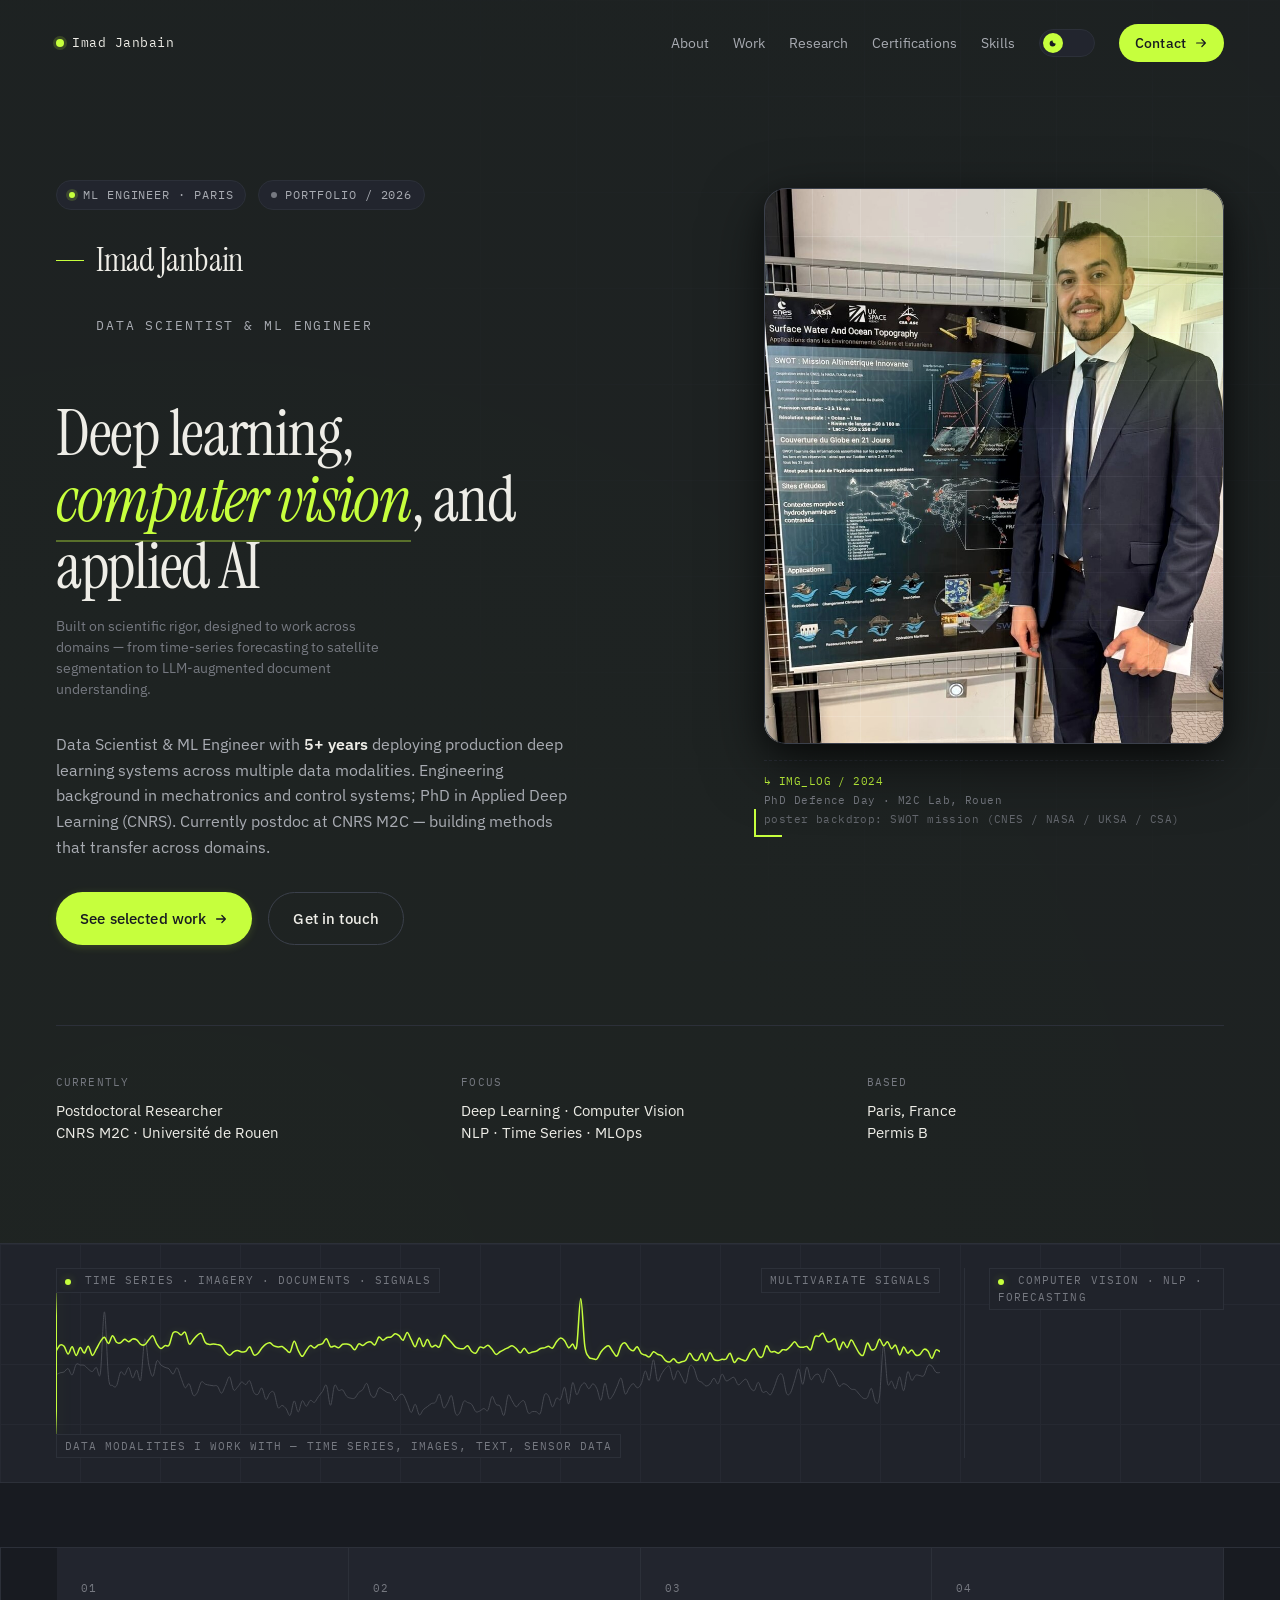
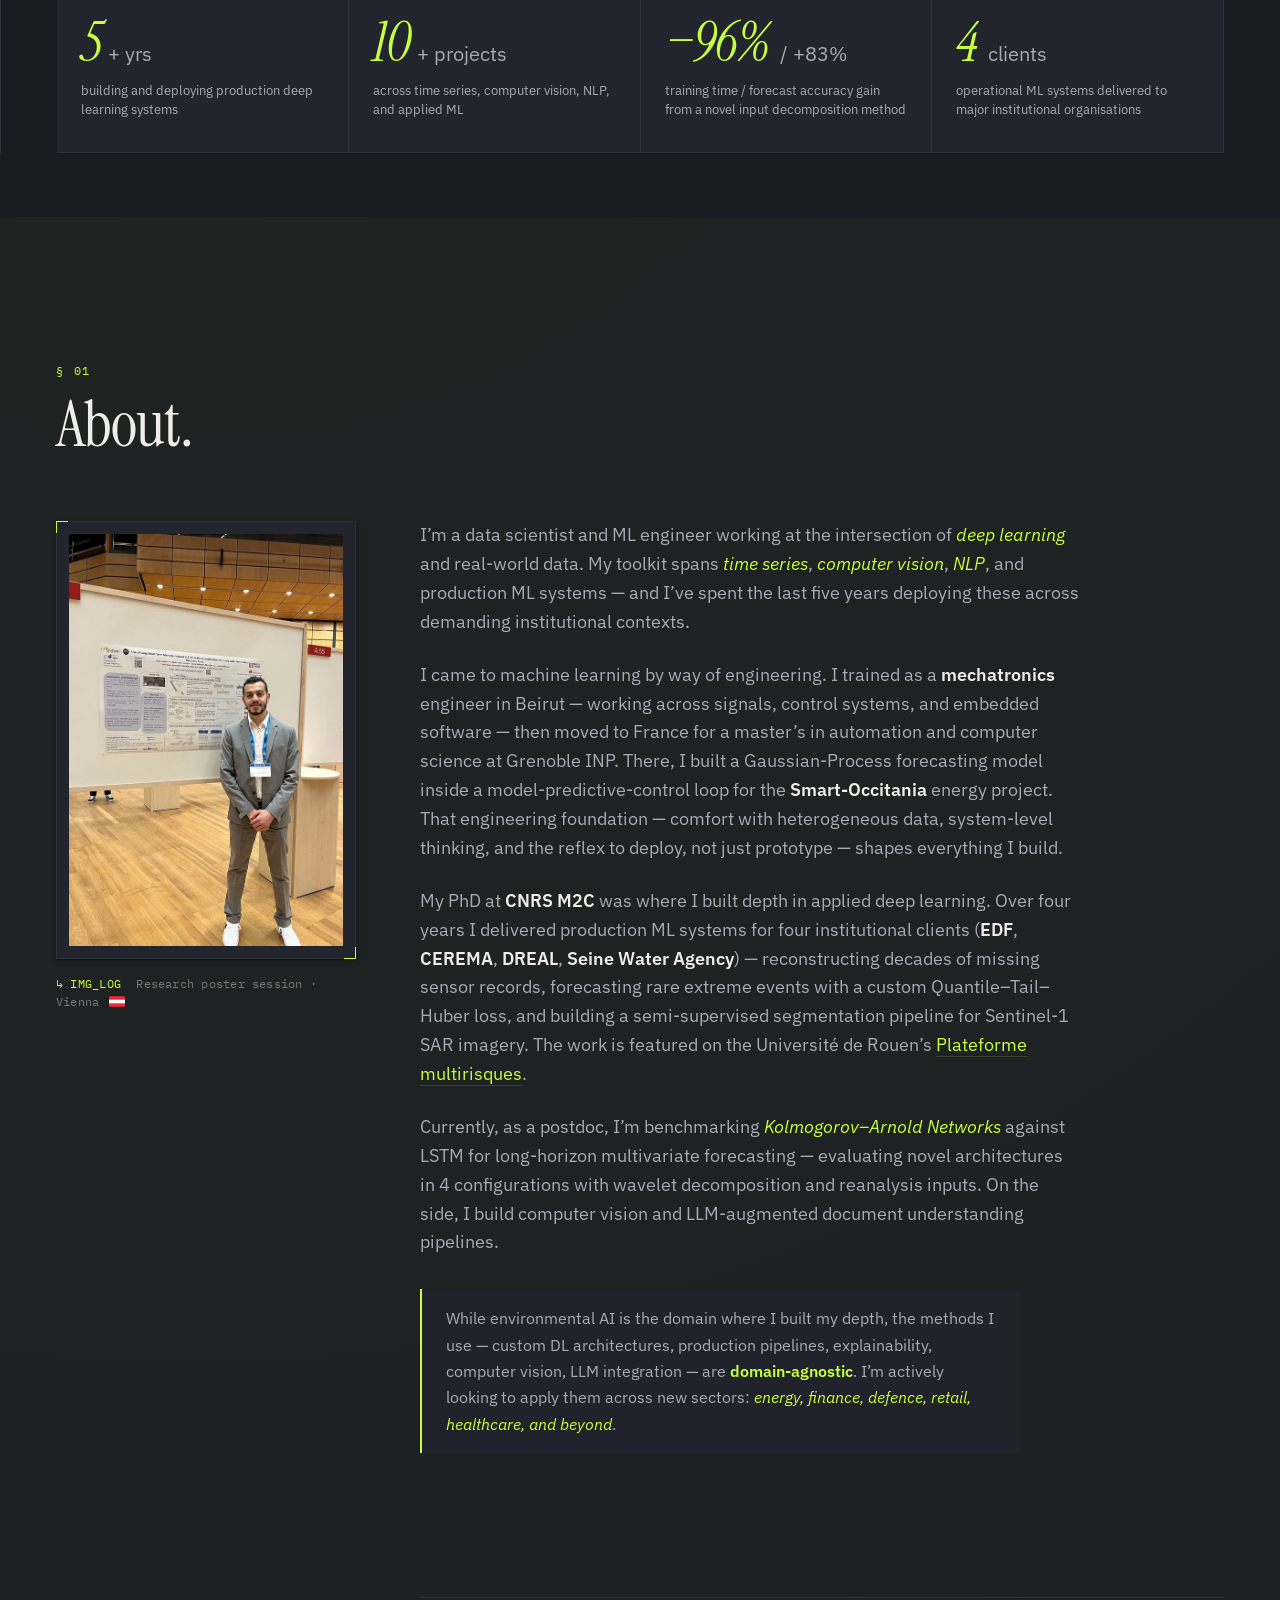
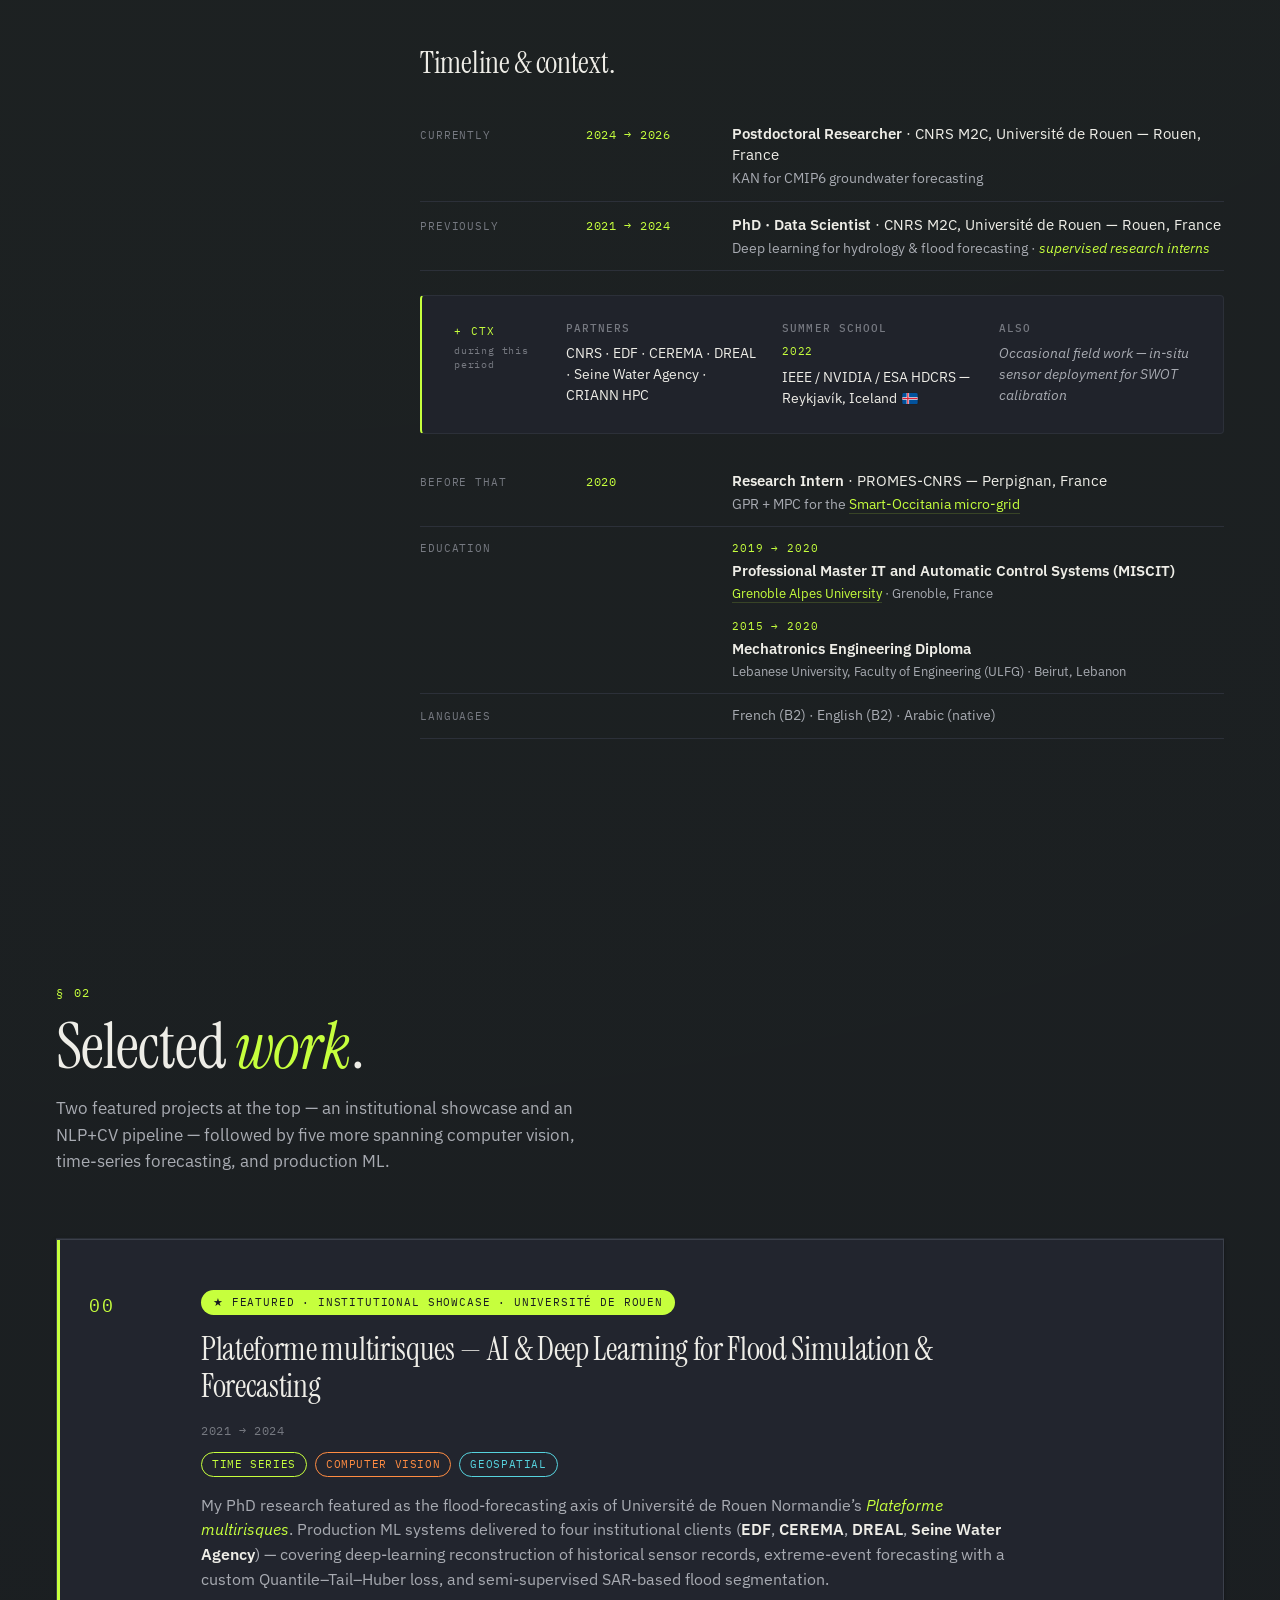
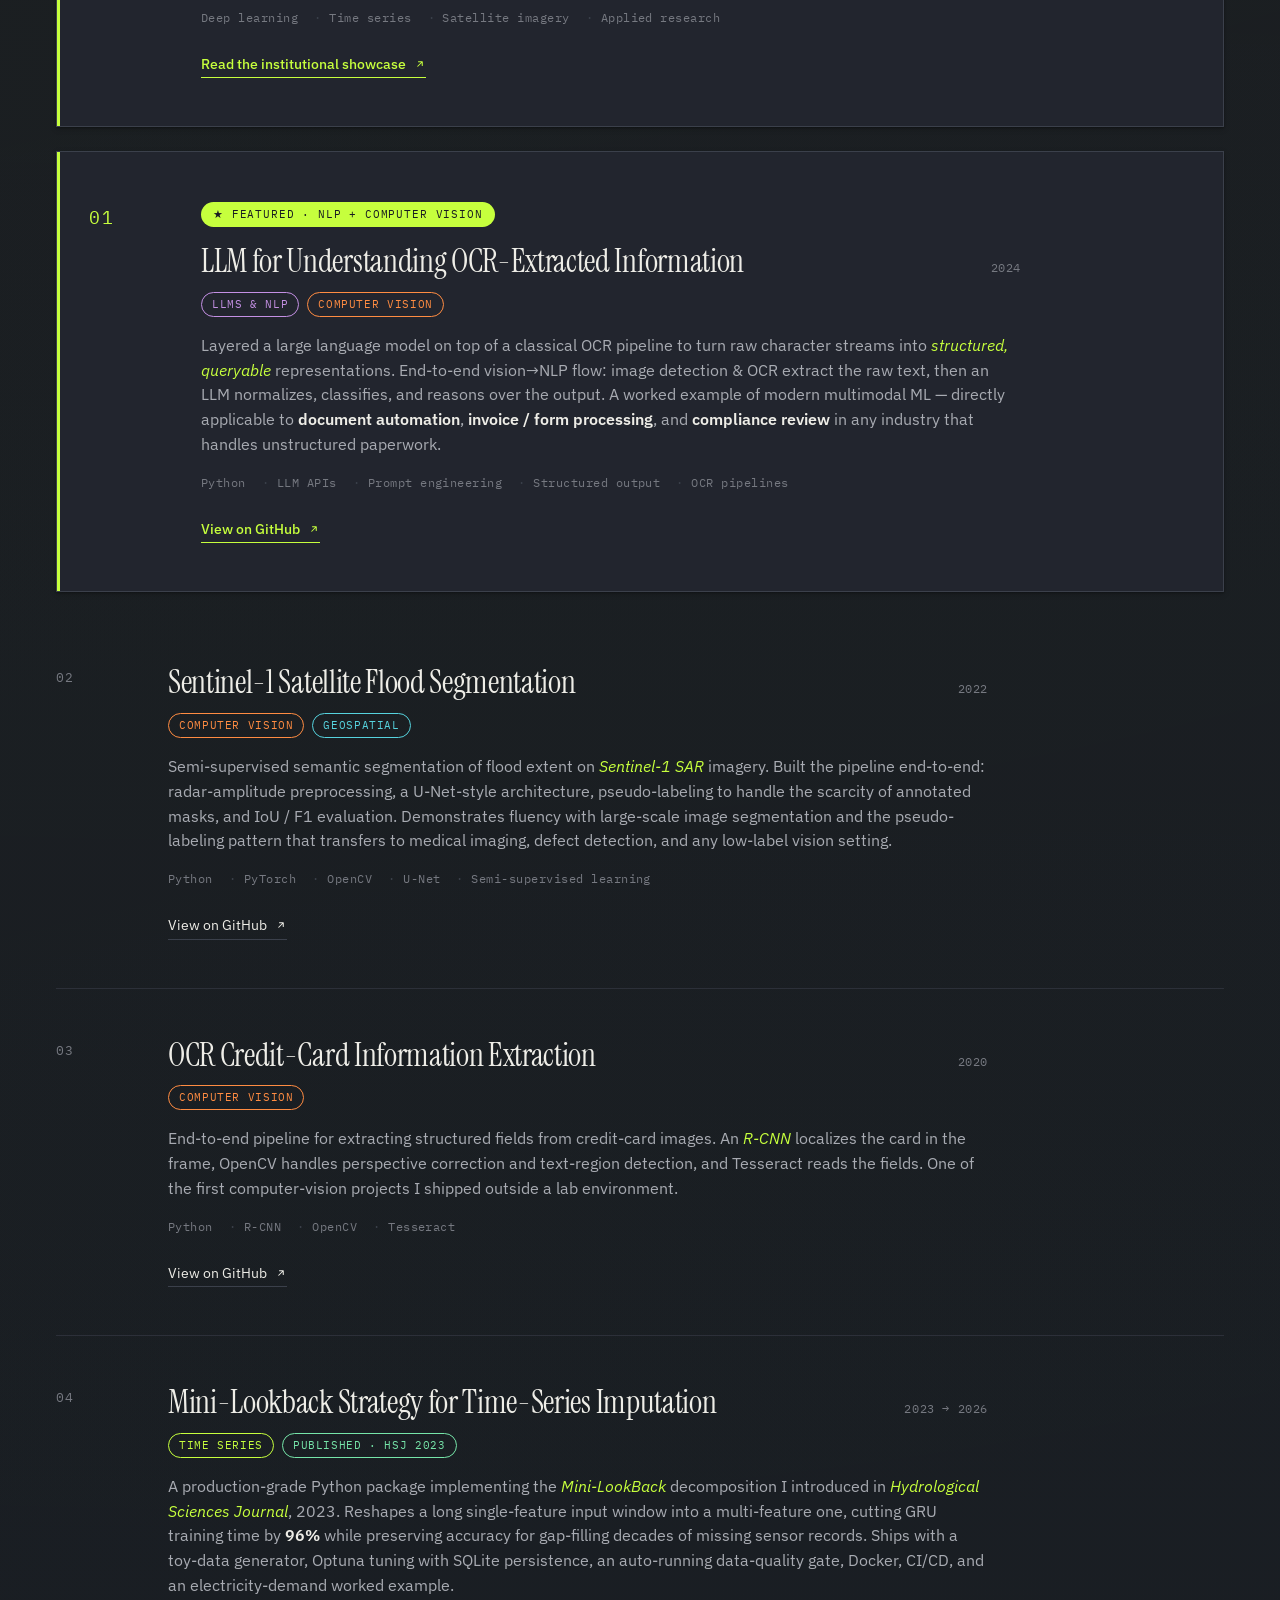
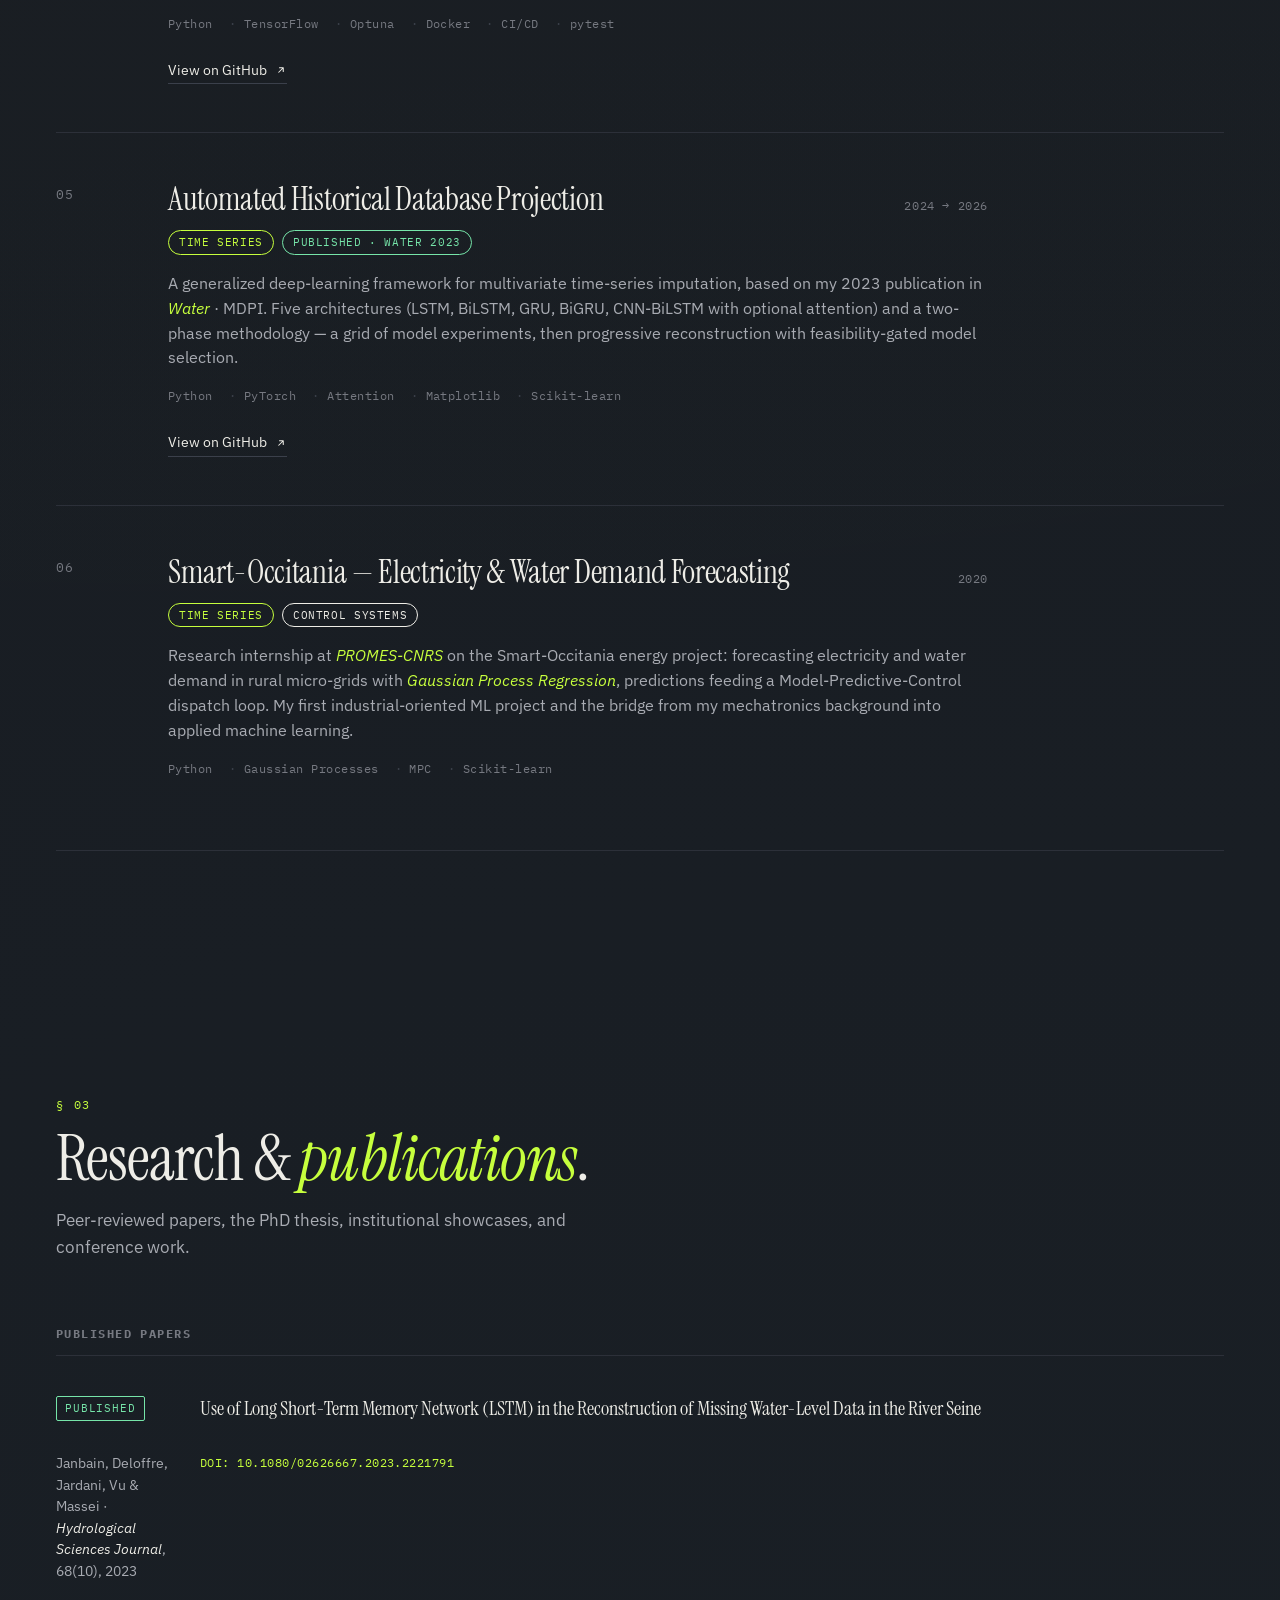
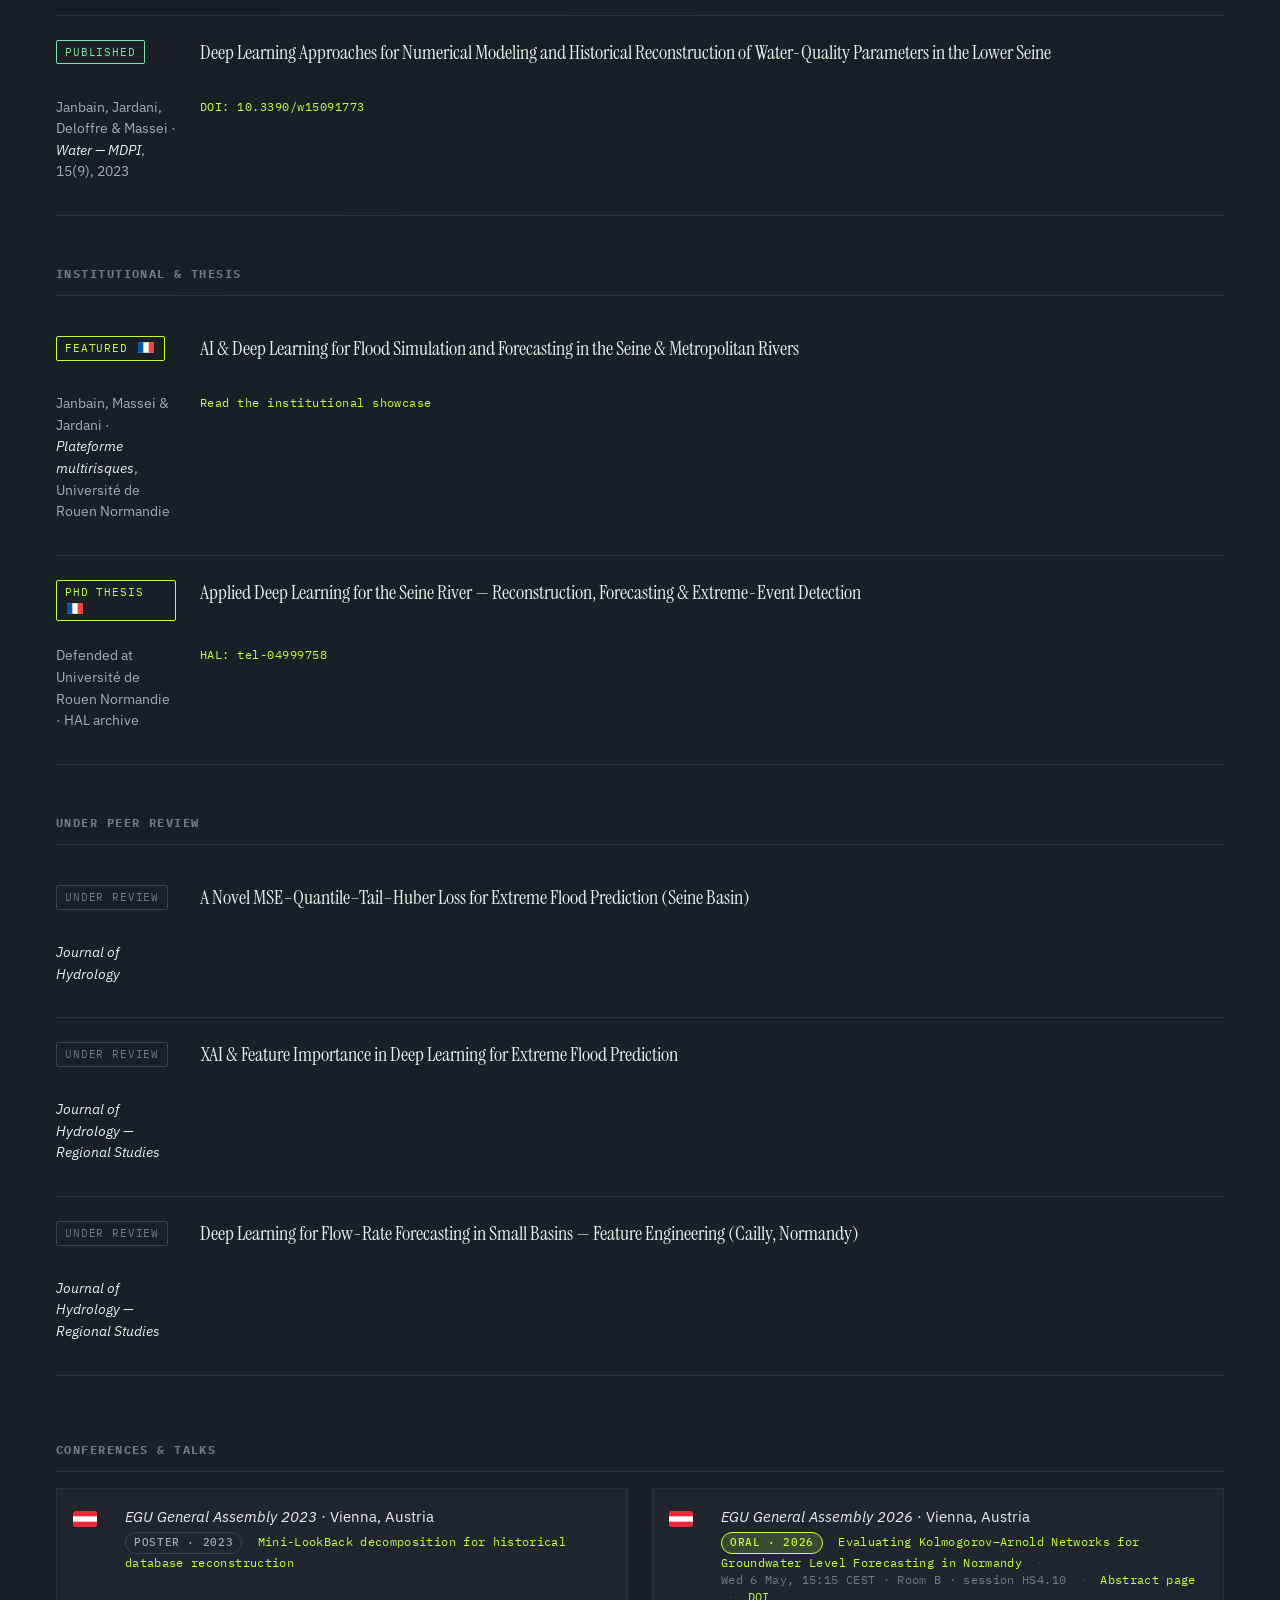
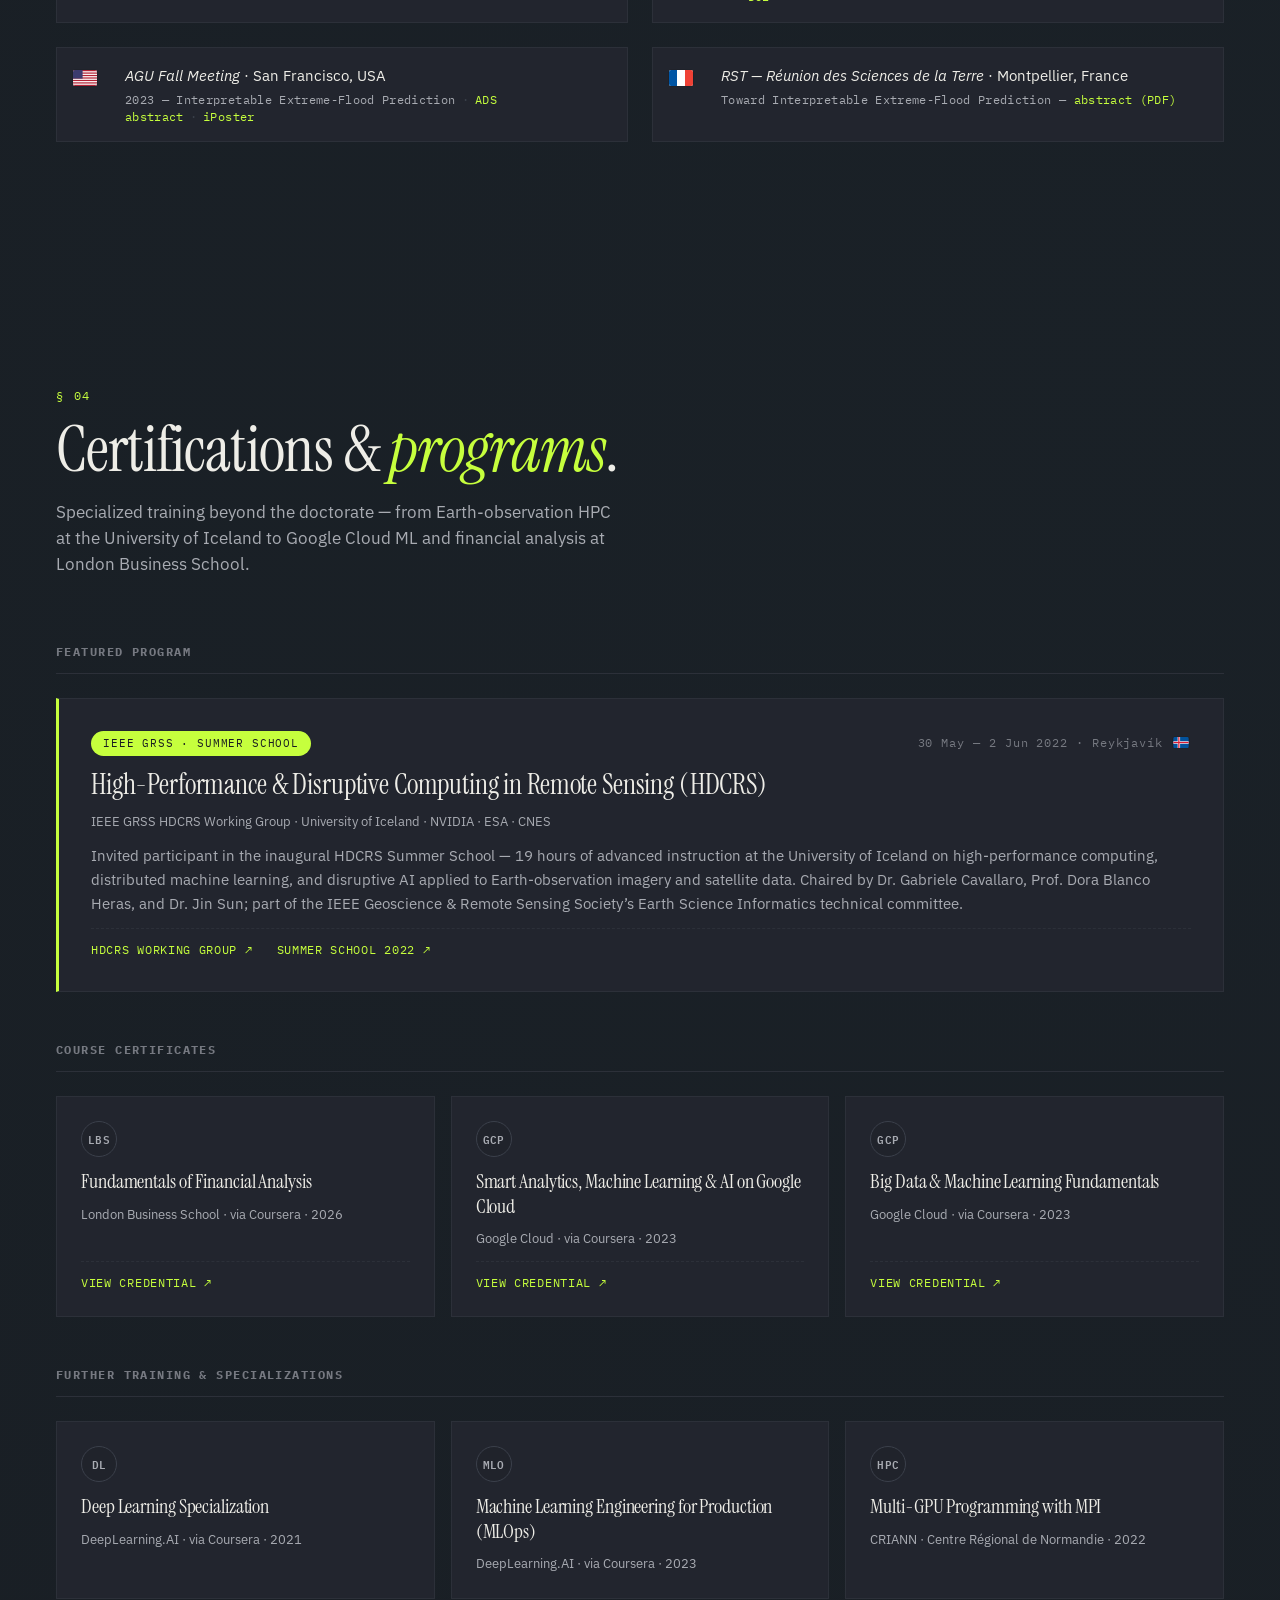
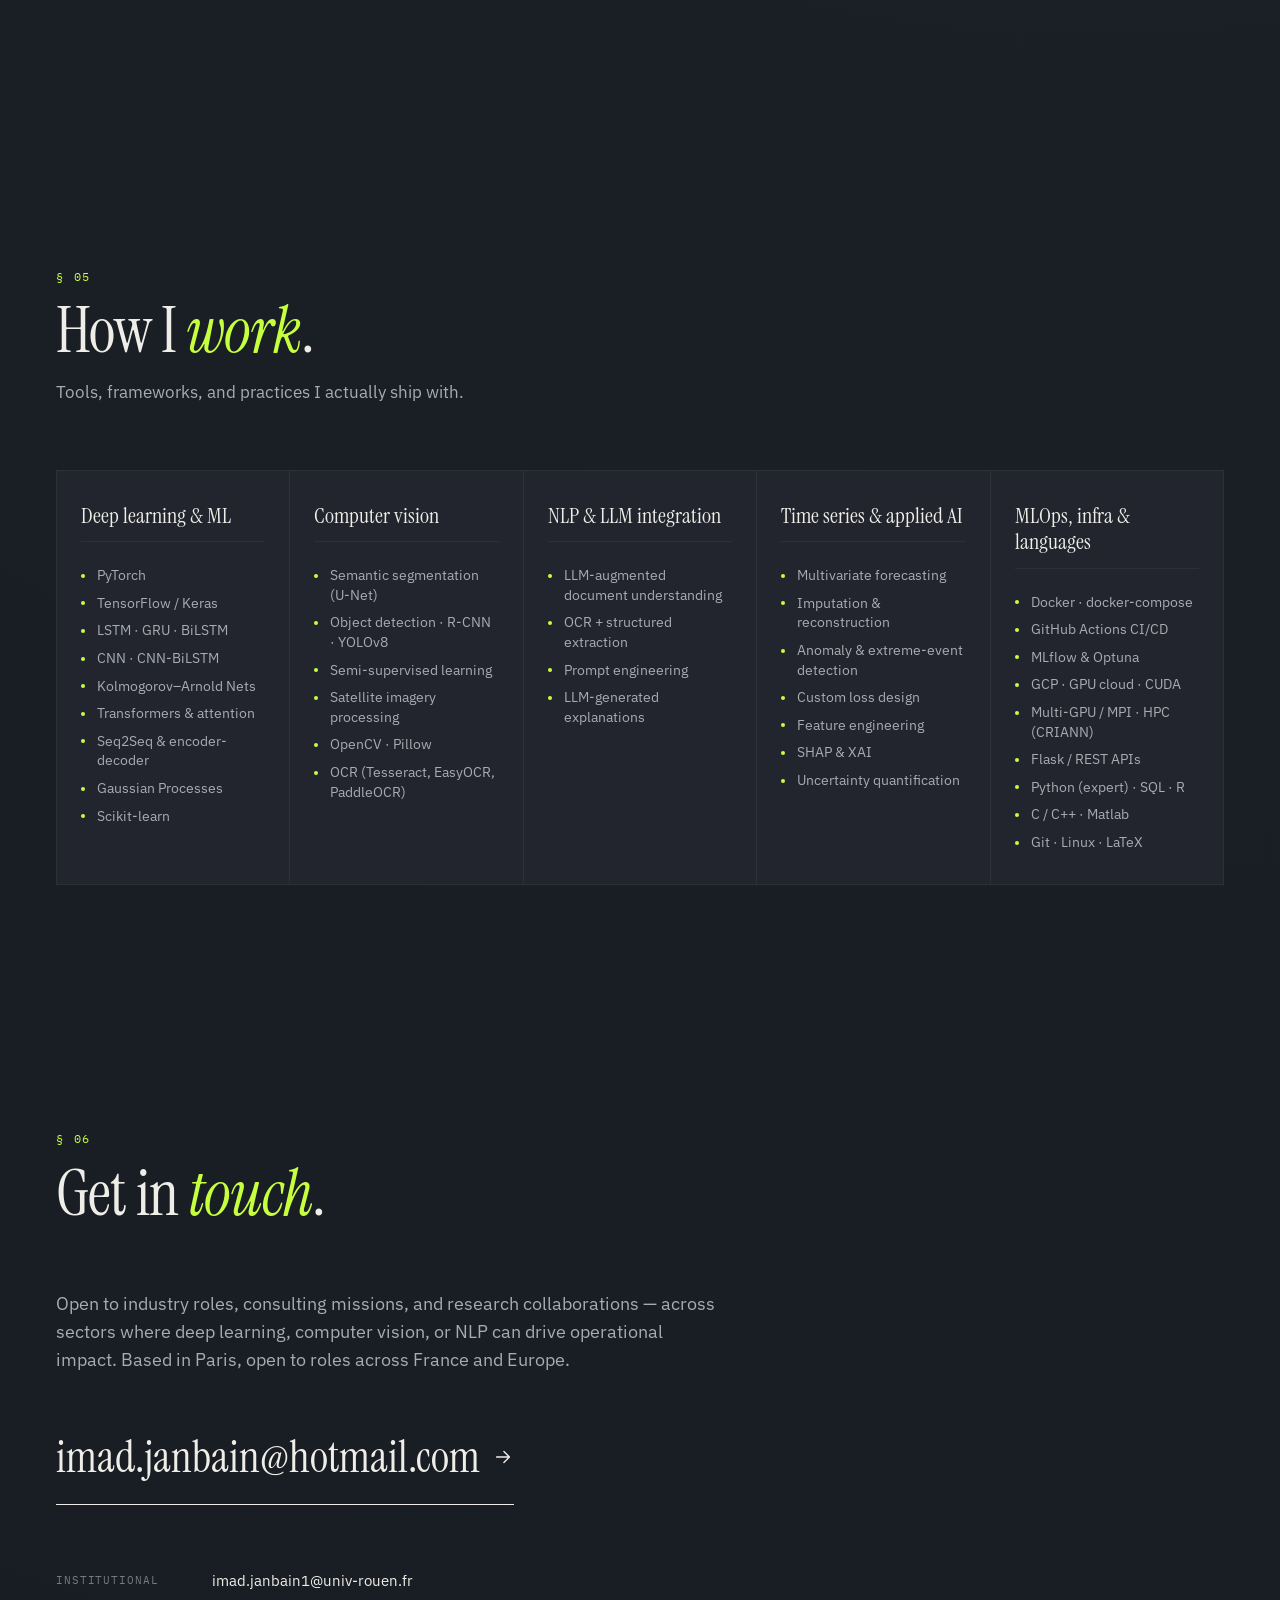
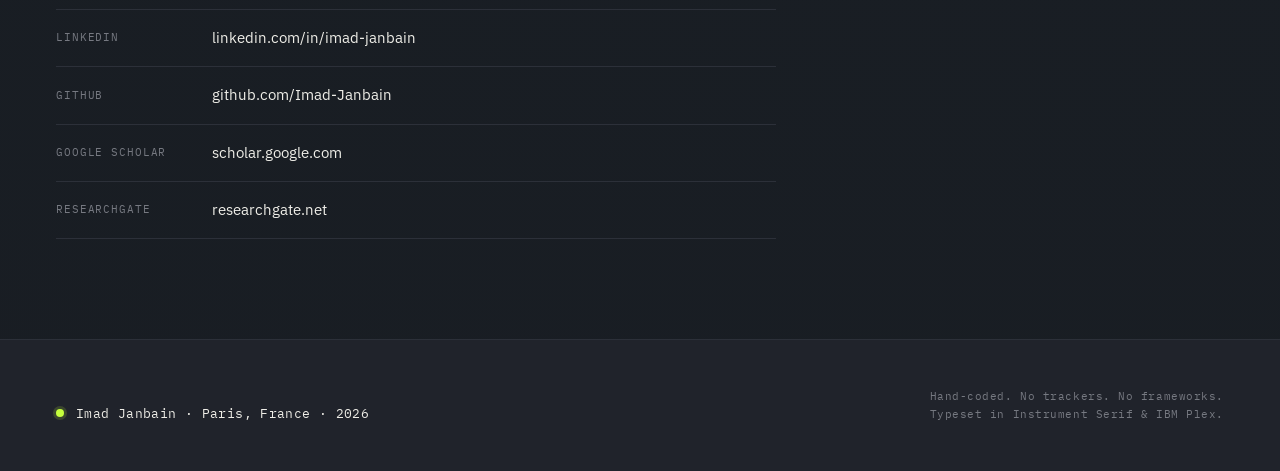
==== commit f199a247: "Add files via upload" ====
--- a/index.html
+++ b/index.html
@@ -201,7 +201,7 @@
 
               <p>I came to machine learning by way of engineering. I trained as a <strong>mechatronics</strong> engineer in Beirut &mdash; working across signals, control systems, and embedded software &mdash; then moved to France for a master&rsquo;s in automation and computer science at Grenoble&nbsp;INP. There, I built a Gaussian-Process forecasting model inside a model-predictive-control loop for the <strong>Smart-Occitania</strong> energy project. That engineering foundation &mdash; comfort with heterogeneous data, system-level thinking, and the reflex to deploy, not just prototype &mdash; shapes everything I build.</p>
 
-              <p>My PhD at <strong>CNRS M2C</strong> was where I built depth in applied deep learning. Over four years I delivered production ML systems for four institutional clients (<strong>EDF</strong>, <strong>CEREMA</strong>, <strong>DREAL</strong>, <strong>Seine Water Agency</strong>) &mdash; reconstructing decades of missing sensor records, forecasting rare extreme events with a custom Quantile&ndash;Tail&ndash;Huber loss, and building a semi-supervised segmentation pipeline for Sentinel-1 SAR imagery. The work is featured on the Université de Rouen&rsquo;s <a href="https://multirisques.univ-rouen.fr/nos-projets-de-recherche/plateforme-multirisques/inondation/" target="_blank" rel="noopener">Plateforme multirisques</a>.</p>
+              <p>My PhD at <strong>CNRS M2C</strong> was where I built depth in applied deep learning. Over four years I delivered production ML systems for four institutional clients (<strong>EDF</strong>, <strong>CEREMA</strong>, <strong>DREAL</strong>, <strong>Seine Water Agency</strong>) &mdash; reconstructing decades of missing sensor records, forecasting rare extreme events with a custom Quantile&ndash;Tail&ndash;Huber loss, and building a semi-supervised segmentation pipeline for Sentinel-1 SAR imagery. The work is featured on the Université de Rouen&rsquo;s <a href="https://multirisques.univ-rouen.fr/decouvrir-notre-recherche/nos-projets-de-recherche/plateforme-multirisques/inondation/" target="_blank" rel="noopener">Plateforme multirisques</a>.</p>
 
               <p>Currently, as a postdoc, I&rsquo;m benchmarking <em>Kolmogorov&ndash;Arnold Networks</em> against LSTM for long-horizon multivariate forecasting &mdash; evaluating novel architectures in 4 configurations with wavelet decomposition and reanalysis inputs. On the side, I build computer vision and LLM-augmented document understanding pipelines.</p>
 
@@ -286,13 +286,36 @@
         <header class="section__head reveal">
           <span class="section__num">§ 02</span>
           <h2 class="section__title">Selected <em>work</em>.</h2>
-          <p class="section__sub">Seven projects spanning computer vision, NLP &amp; LLM integration, time-series forecasting, and production ML &mdash; from satellite imagery to document understanding to energy systems.</p>
+          <p class="section__sub">Two featured projects at the top — an institutional showcase and an NLP+CV pipeline — followed by five more spanning computer vision, time-series forecasting, and production ML.</p>
         </header>
 
         <ol class="projects">
-          <!-- ----- FEATURED · 00 LLM + OCR (NLP + CV showcase) ----- -->
+          <!-- ----- FEATURED · 00 Plateforme multirisques (institutional showcase) ----- -->
+          <li class="project project--featured reveal">
+            <div class="project__index">00</div>
+            <div class="project__body">
+              <span class="project__ribbon">★ Featured · Institutional showcase · Université de Rouen</span>
+              <div class="project__head">
+                <h3 class="project__title">Plateforme multirisques &mdash; AI &amp; Deep Learning for Flood Simulation &amp; Forecasting</h3>
+                <span class="project__year">2021 &rarr; 2024</span>
+              </div>
+              <ul class="project__badges">
+                <li class="badge badge--ts">Time series</li>
+                <li class="badge badge--cv">Computer vision</li>
+                <li class="badge badge--geo">Geospatial</li>
+              </ul>
+              <p class="project__pitch">My PhD research featured as the flood-forecasting axis of Université de Rouen Normandie&rsquo;s <em>Plateforme multirisques</em>. Production ML systems delivered to four institutional clients (<strong>EDF</strong>, <strong>CEREMA</strong>, <strong>DREAL</strong>, <strong>Seine Water Agency</strong>) &mdash; covering deep-learning reconstruction of historical sensor records, extreme-event forecasting with a custom Quantile&ndash;Tail&ndash;Huber loss, and semi-supervised SAR-based flood segmentation.</p>
+              <ul class="project__stack"><li>Deep learning</li><li>Time series</li><li>Satellite imagery</li><li>Applied research</li></ul>
+              <a class="project__link project__link--featured" href="https://multirisques.univ-rouen.fr/decouvrir-notre-recherche/nos-projets-de-recherche/plateforme-multirisques/inondation/" target="_blank" rel="noopener">
+                Read the institutional showcase
+                <svg viewBox="0 0 16 16" fill="none" aria-hidden="true"><path d="M5 11L11 5M11 5H6M11 5V10" stroke="currentColor" stroke-width="1.4" stroke-linecap="round" stroke-linejoin="round"/></svg>
+              </a>
+            </div>
+          </li>
+
+          <!-- ----- FEATURED · 01 LLM + OCR (NLP + CV showcase) ----- -->
           <li class="project project--featured reveal" data-scan="1">
-            <div class="project__index">00</div>
+            <div class="project__index">01</div>
             <div class="project__body">
               <span class="project__ribbon">★ Featured · NLP + Computer Vision</span>
               <div class="project__head">
@@ -312,9 +335,9 @@
             </div>
           </li>
 
-          <!-- ----- 01 Sentinel-1 ----- -->
+          <!-- ----- 02 Sentinel-1 ----- -->
           <li class="project reveal" data-scan="1">
-            <div class="project__index">01</div>
+            <div class="project__index">02</div>
             <div class="project__body">
               <div class="project__head">
                 <h3 class="project__title">Sentinel-1 Satellite Flood Segmentation</h3>
@@ -330,9 +353,9 @@
             </div>
           </li>
 
-          <!-- ----- 02 OCR Card ----- -->
+          <!-- ----- 03 OCR Card ----- -->
           <li class="project reveal" data-scan="1">
-            <div class="project__index">02</div>
+            <div class="project__index">03</div>
             <div class="project__body">
               <div class="project__head">
                 <h3 class="project__title">OCR Credit-Card Information Extraction</h3>
@@ -347,9 +370,9 @@
             </div>
           </li>
 
-          <!-- ----- 03 Mini-Lookback ----- -->
+          <!-- ----- 04 Mini-Lookback ----- -->
           <li class="project reveal">
-            <div class="project__index">03</div>
+            <div class="project__index">04</div>
             <div class="project__body">
               <div class="project__head">
                 <h3 class="project__title">Mini-Lookback Strategy for Time-Series Imputation</h3>
@@ -365,9 +388,9 @@
             </div>
           </li>
 
-          <!-- ----- 04 Historical DB Projection ----- -->
+          <!-- ----- 05 Historical DB Projection ----- -->
           <li class="project reveal">
-            <div class="project__index">04</div>
+            <div class="project__index">05</div>
             <div class="project__body">
               <div class="project__head">
                 <h3 class="project__title">Automated Historical Database Projection</h3>
@@ -383,9 +406,9 @@
             </div>
           </li>
 
-          <!-- ----- 05 Smart-Occitania ----- -->
+          <!-- ----- 06 Smart-Occitania ----- -->
           <li class="project reveal">
-            <div class="project__index">05</div>
+            <div class="project__index">06</div>
             <div class="project__body">
               <div class="project__head">
                 <h3 class="project__title">Smart-Occitania &mdash; Electricity &amp; Water Demand Forecasting</h3>
@@ -397,25 +420,6 @@
               </ul>
               <p class="project__pitch">Research internship at <em>PROMES-CNRS</em> on the Smart-Occitania energy project: forecasting electricity and water demand in rural micro-grids with <em>Gaussian Process Regression</em>, predictions feeding a Model-Predictive-Control dispatch loop. My first industrial-oriented ML project and the bridge from my mechatronics background into applied machine learning.</p>
               <ul class="project__stack"><li>Python</li><li>Gaussian Processes</li><li>MPC</li><li>Scikit-learn</li></ul>
-            </div>
-          </li>
-
-          <!-- ----- 06 Plateforme multirisques (institutional, now in regular position) ----- -->
-          <li class="project reveal">
-            <div class="project__index">06</div>
-            <div class="project__body">
-              <div class="project__head">
-                <h3 class="project__title">Plateforme multirisques &mdash; AI &amp; Deep Learning for Flood Simulation</h3>
-                <span class="project__year">2021 &rarr; 2024</span>
-              </div>
-              <ul class="project__badges">
-                <li class="badge badge--ts">Time series</li>
-                <li class="badge badge--cv">Computer vision</li>
-                <li class="badge badge--geo">Geospatial</li>
-              </ul>
-              <p class="project__pitch">PhD research featured as the flood-forecasting axis of Université de Rouen Normandie&rsquo;s <em>Plateforme multirisques</em>. Production ML systems delivered to four institutional clients (<strong>EDF</strong>, <strong>CEREMA</strong>, <strong>DREAL</strong>, <strong>Seine Water Agency</strong>) &mdash; covering data reconstruction, extreme-event forecasting with a custom loss, and SAR-based segmentation.</p>
-              <ul class="project__stack"><li>Deep learning</li><li>Time series</li><li>Satellite imagery</li><li>Applied research</li></ul>
-              <a class="project__link" href="https://multirisques.univ-rouen.fr/nos-projets-de-recherche/plateforme-multirisques/inondation/" target="_blank" rel="noopener">Read the institutional page <svg viewBox="0 0 16 16" fill="none" aria-hidden="true"><path d="M5 11L11 5M11 5H6M11 5V10" stroke="currentColor" stroke-width="1.4" stroke-linecap="round" stroke-linejoin="round"/></svg></a>
             </div>
           </li>
         </ol>
@@ -453,7 +457,7 @@
             <span class="pub__status pub__status--showcase">Featured <svg class="flag" viewBox="0 0 30 20" aria-label="France"><rect width="30" height="20" fill="#fff"/><rect width="10" height="20" fill="#0055A4"/><rect x="20" width="10" height="20" fill="#EF4135"/></svg></span>
             <h4 class="pub__title">AI &amp; Deep Learning for Flood Simulation and Forecasting in the Seine &amp; Metropolitan Rivers</h4>
             <p class="pub__meta">Janbain, Massei &amp; Jardani &middot; <em>Plateforme multirisques</em>, Université de Rouen Normandie</p>
-            <a class="pub__link" href="https://multirisques.univ-rouen.fr/nos-projets-de-recherche/plateforme-multirisques/inondation/" target="_blank" rel="noopener">Read the institutional showcase</a>
+            <a class="pub__link" href="https://multirisques.univ-rouen.fr/decouvrir-notre-recherche/nos-projets-de-recherche/plateforme-multirisques/inondation/" target="_blank" rel="noopener">Read the institutional showcase</a>
           </li>
           <li class="pub reveal">
             <span class="pub__status pub__status--showcase">PhD thesis <svg class="flag" viewBox="0 0 30 20" aria-label="France"><rect width="30" height="20" fill="#fff"/><rect width="10" height="20" fill="#0055A4"/><rect x="20" width="10" height="20" fill="#EF4135"/></svg></span>
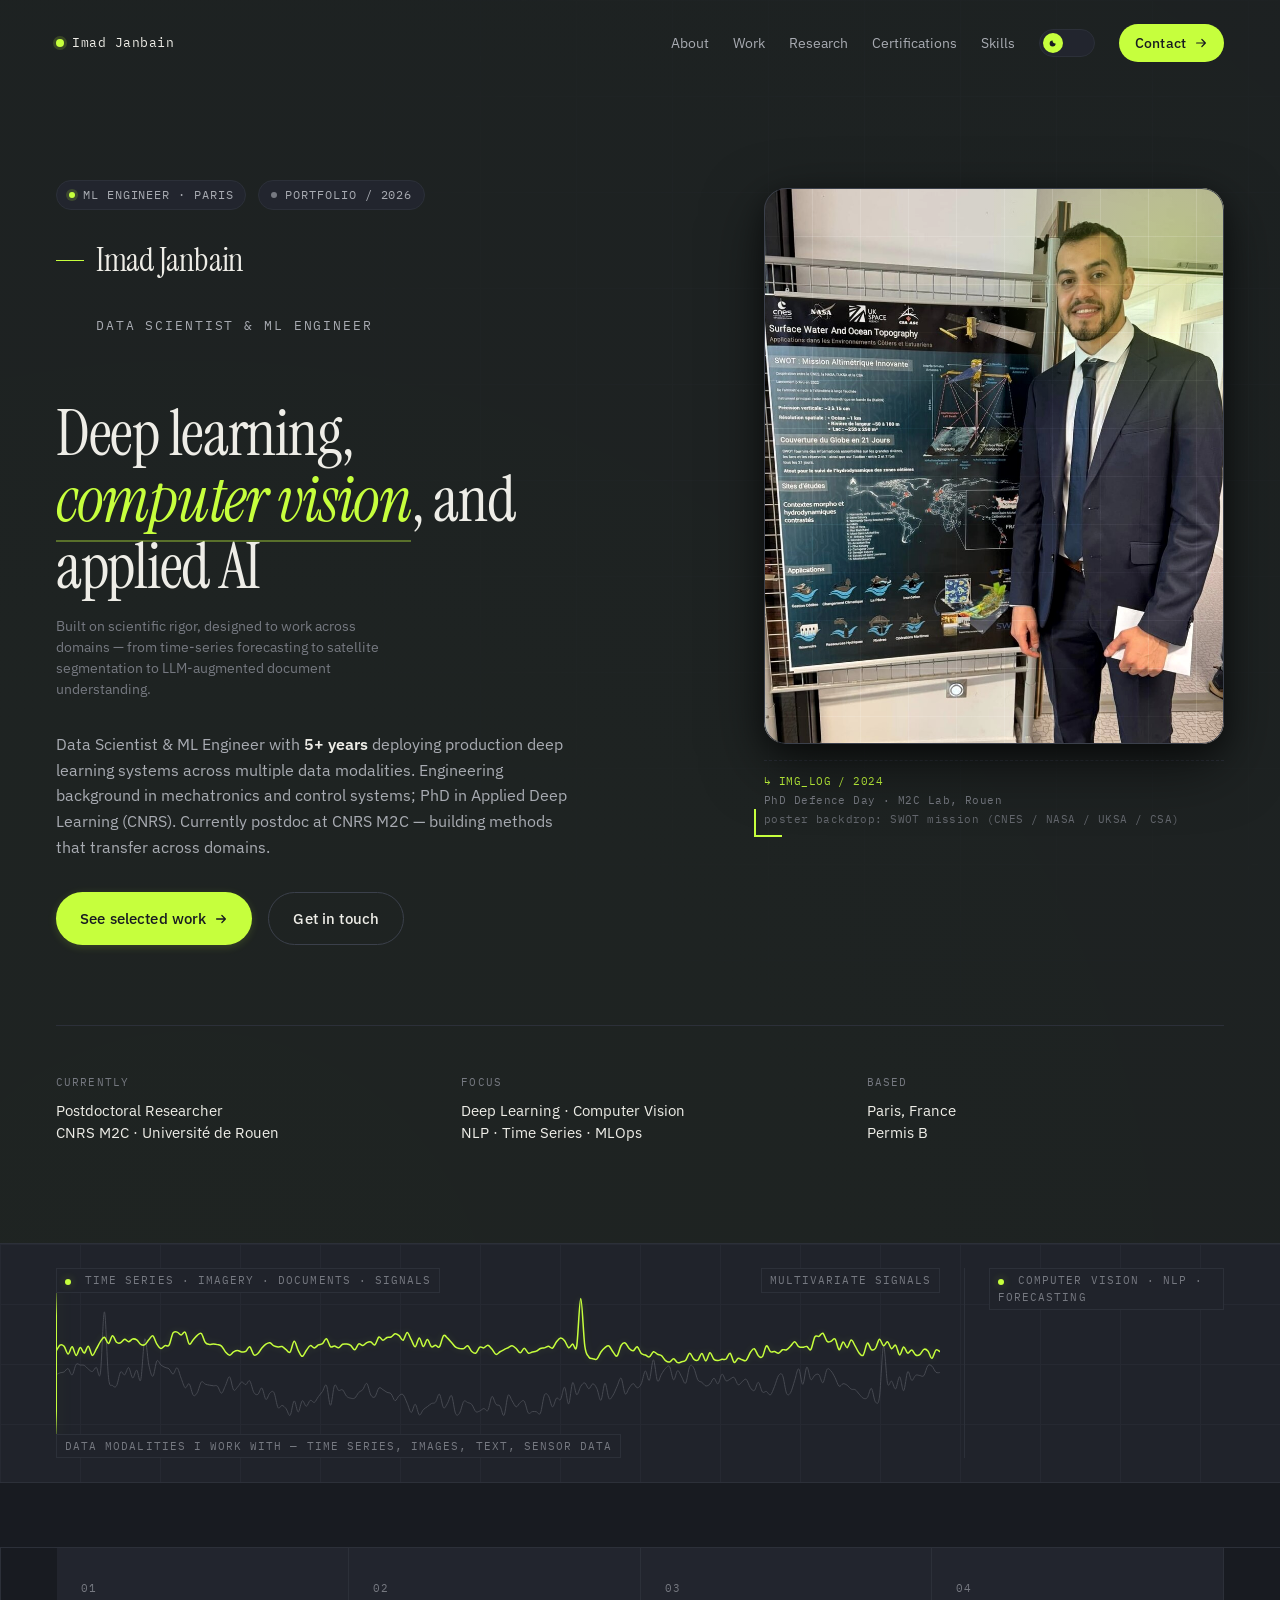
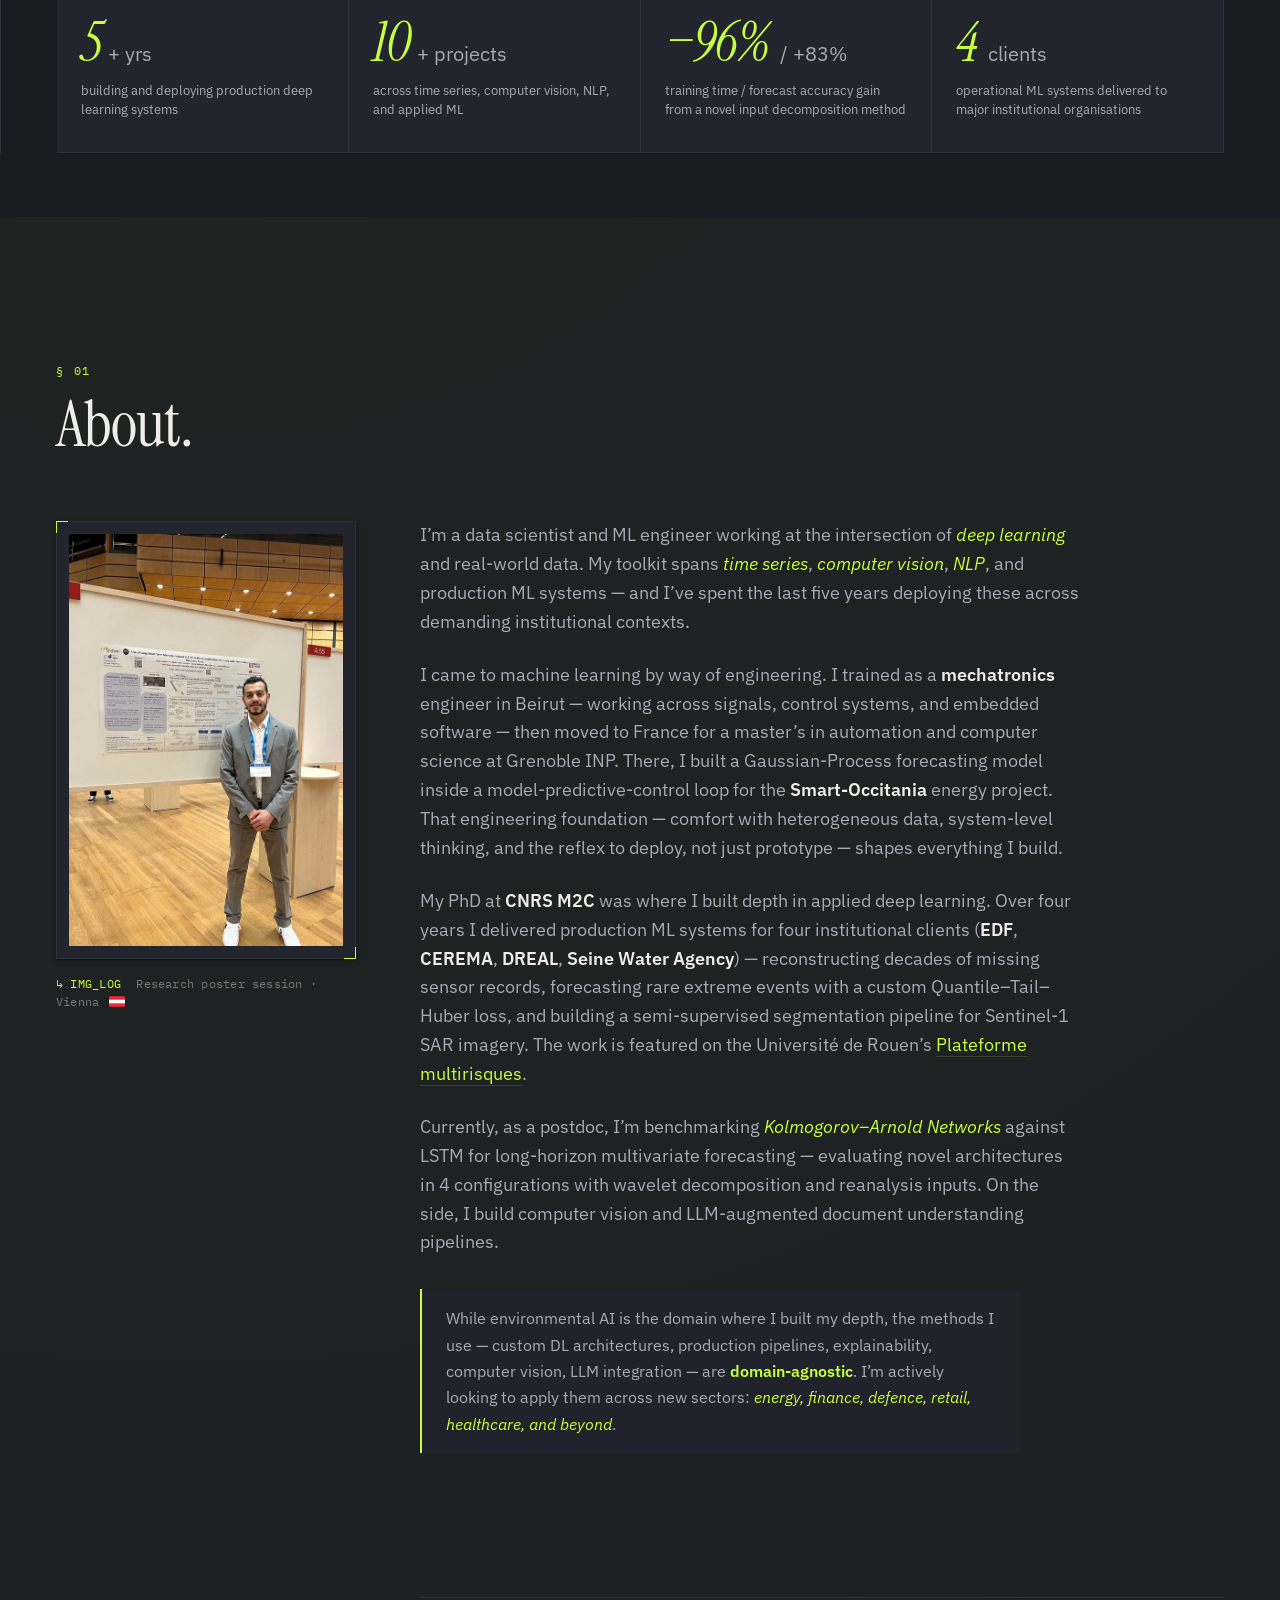
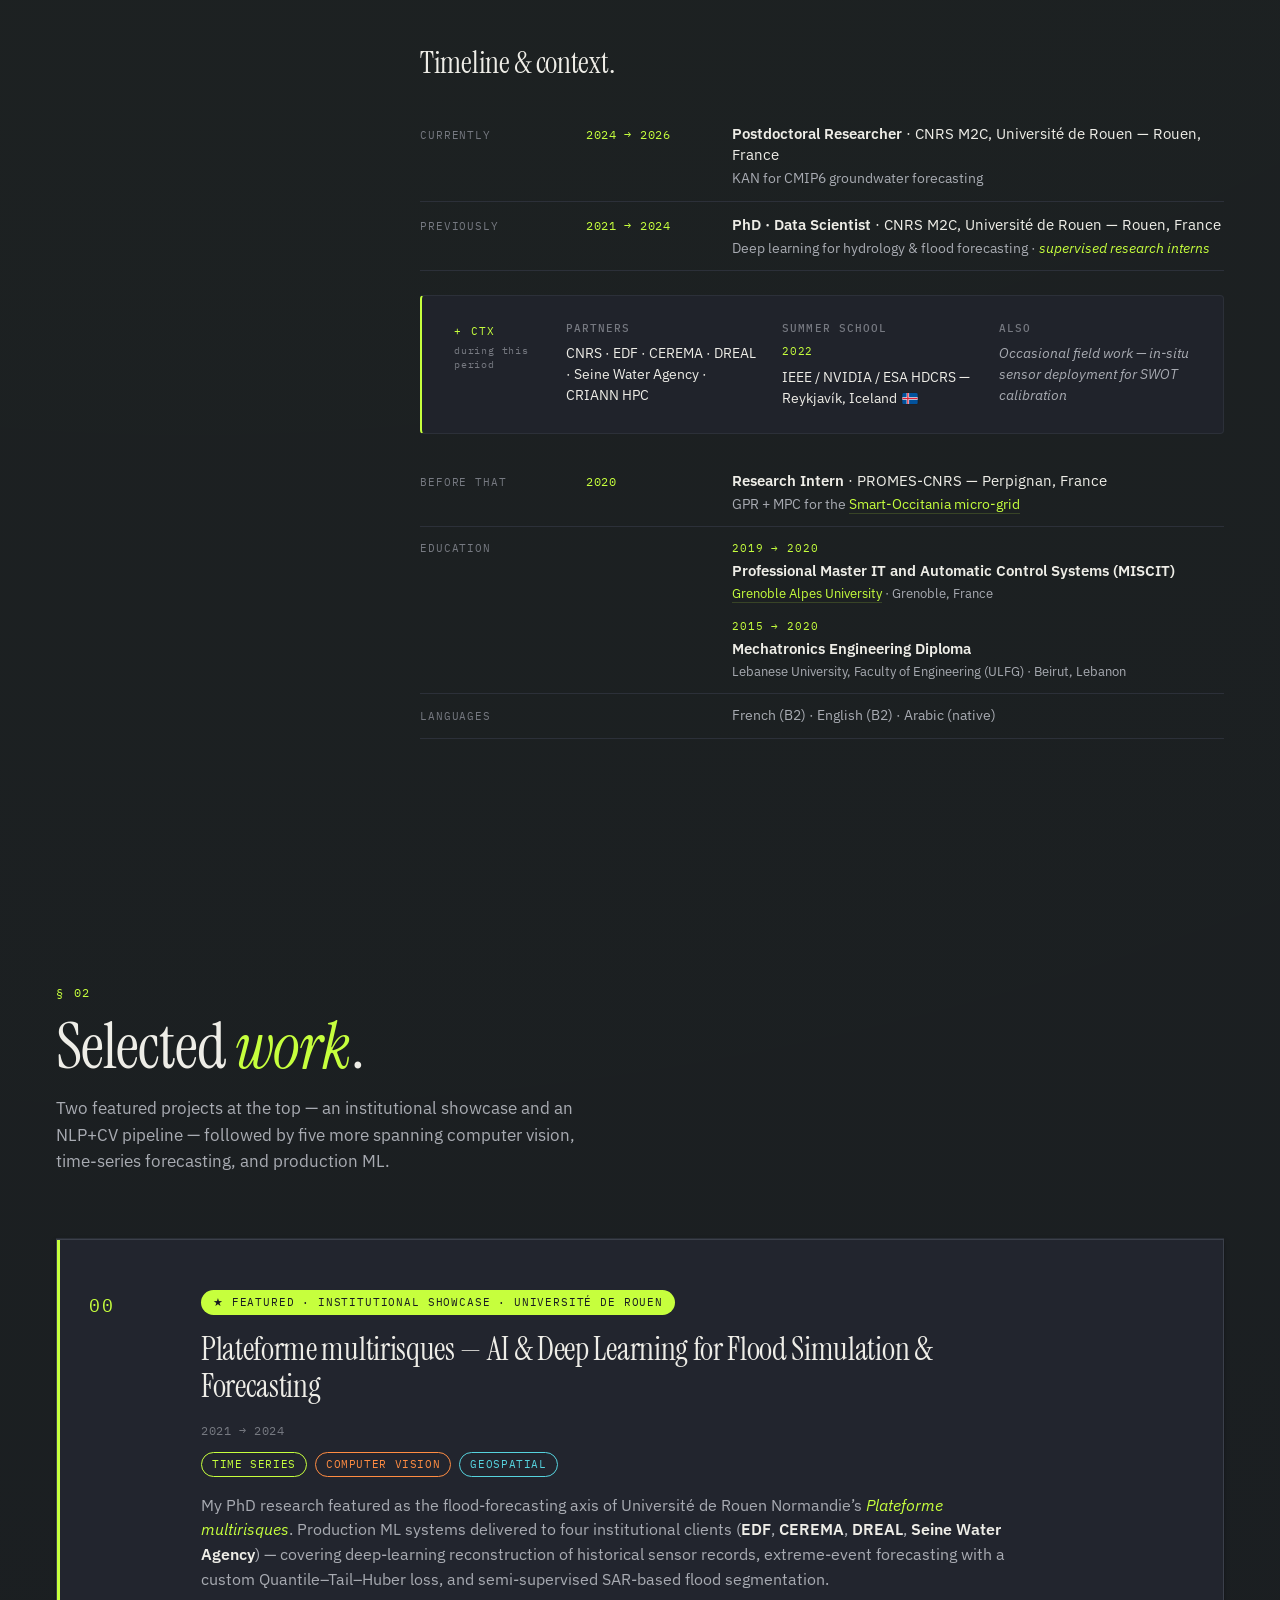
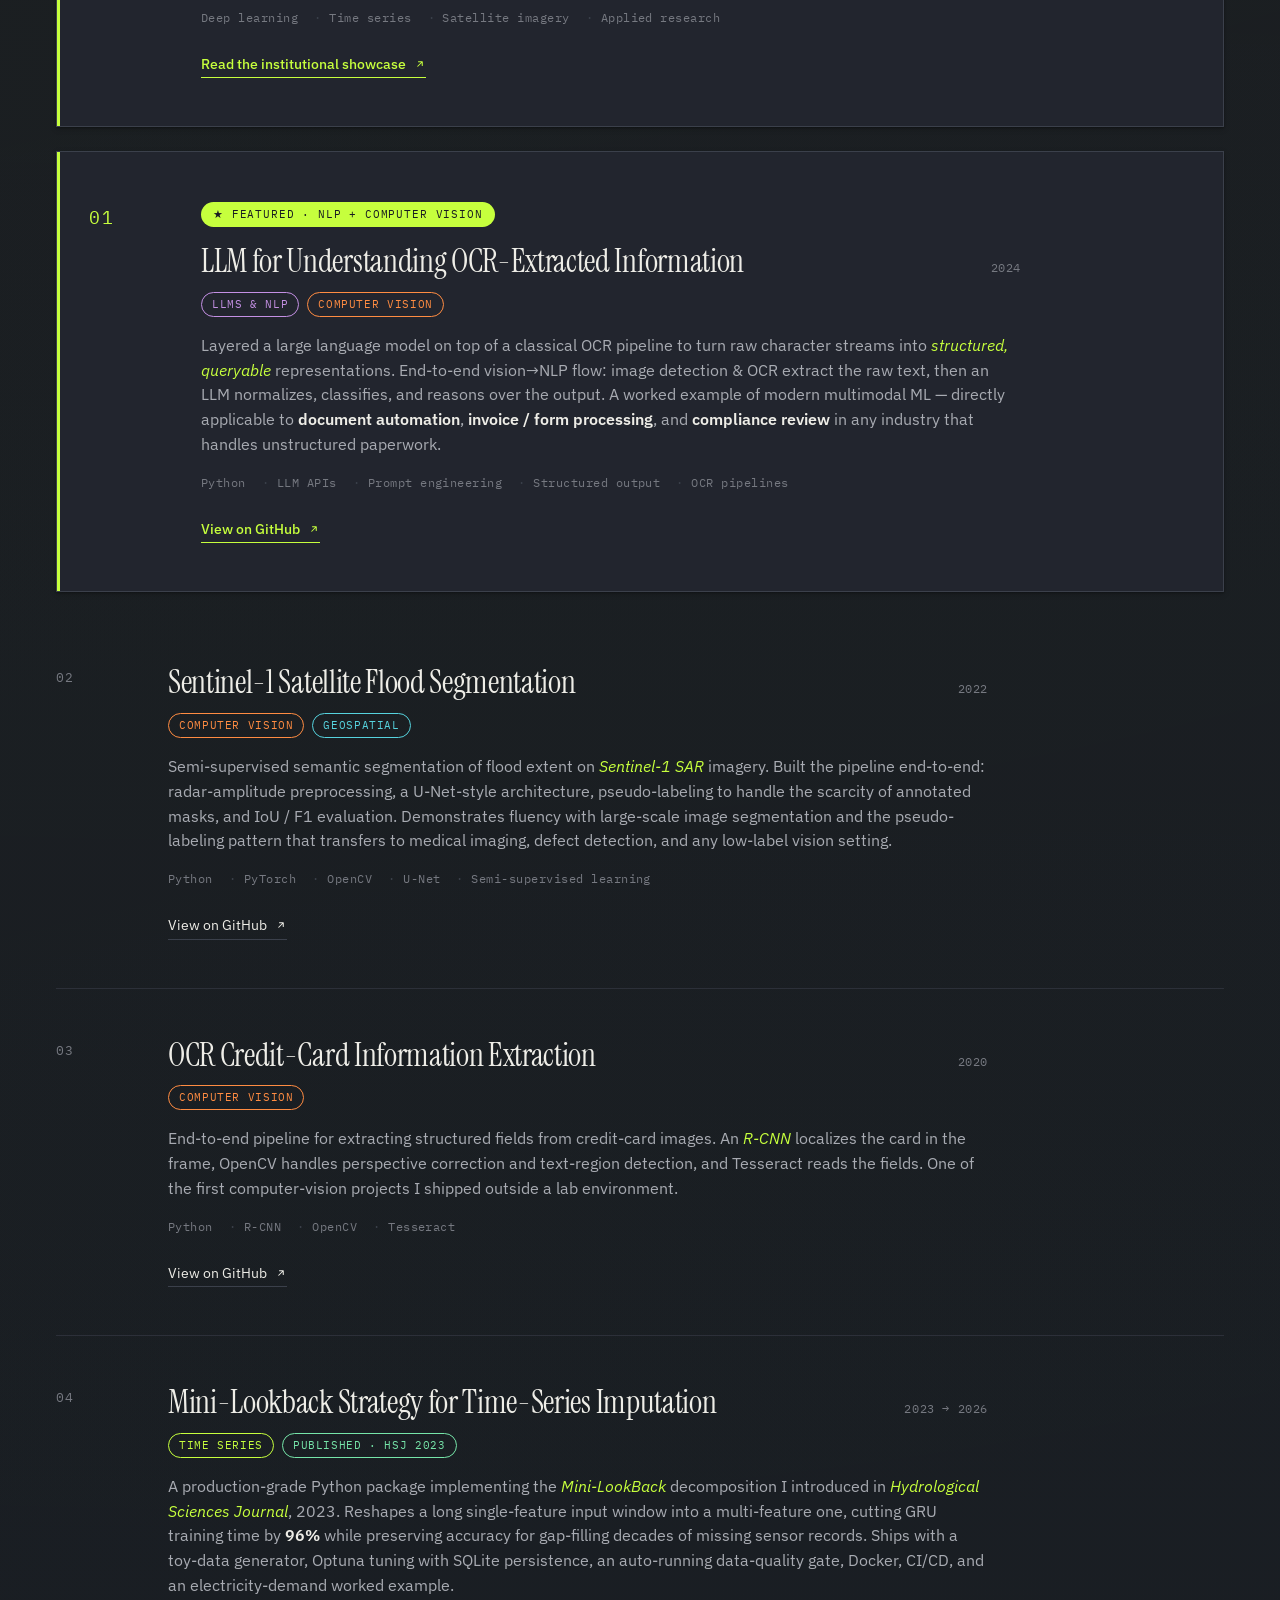
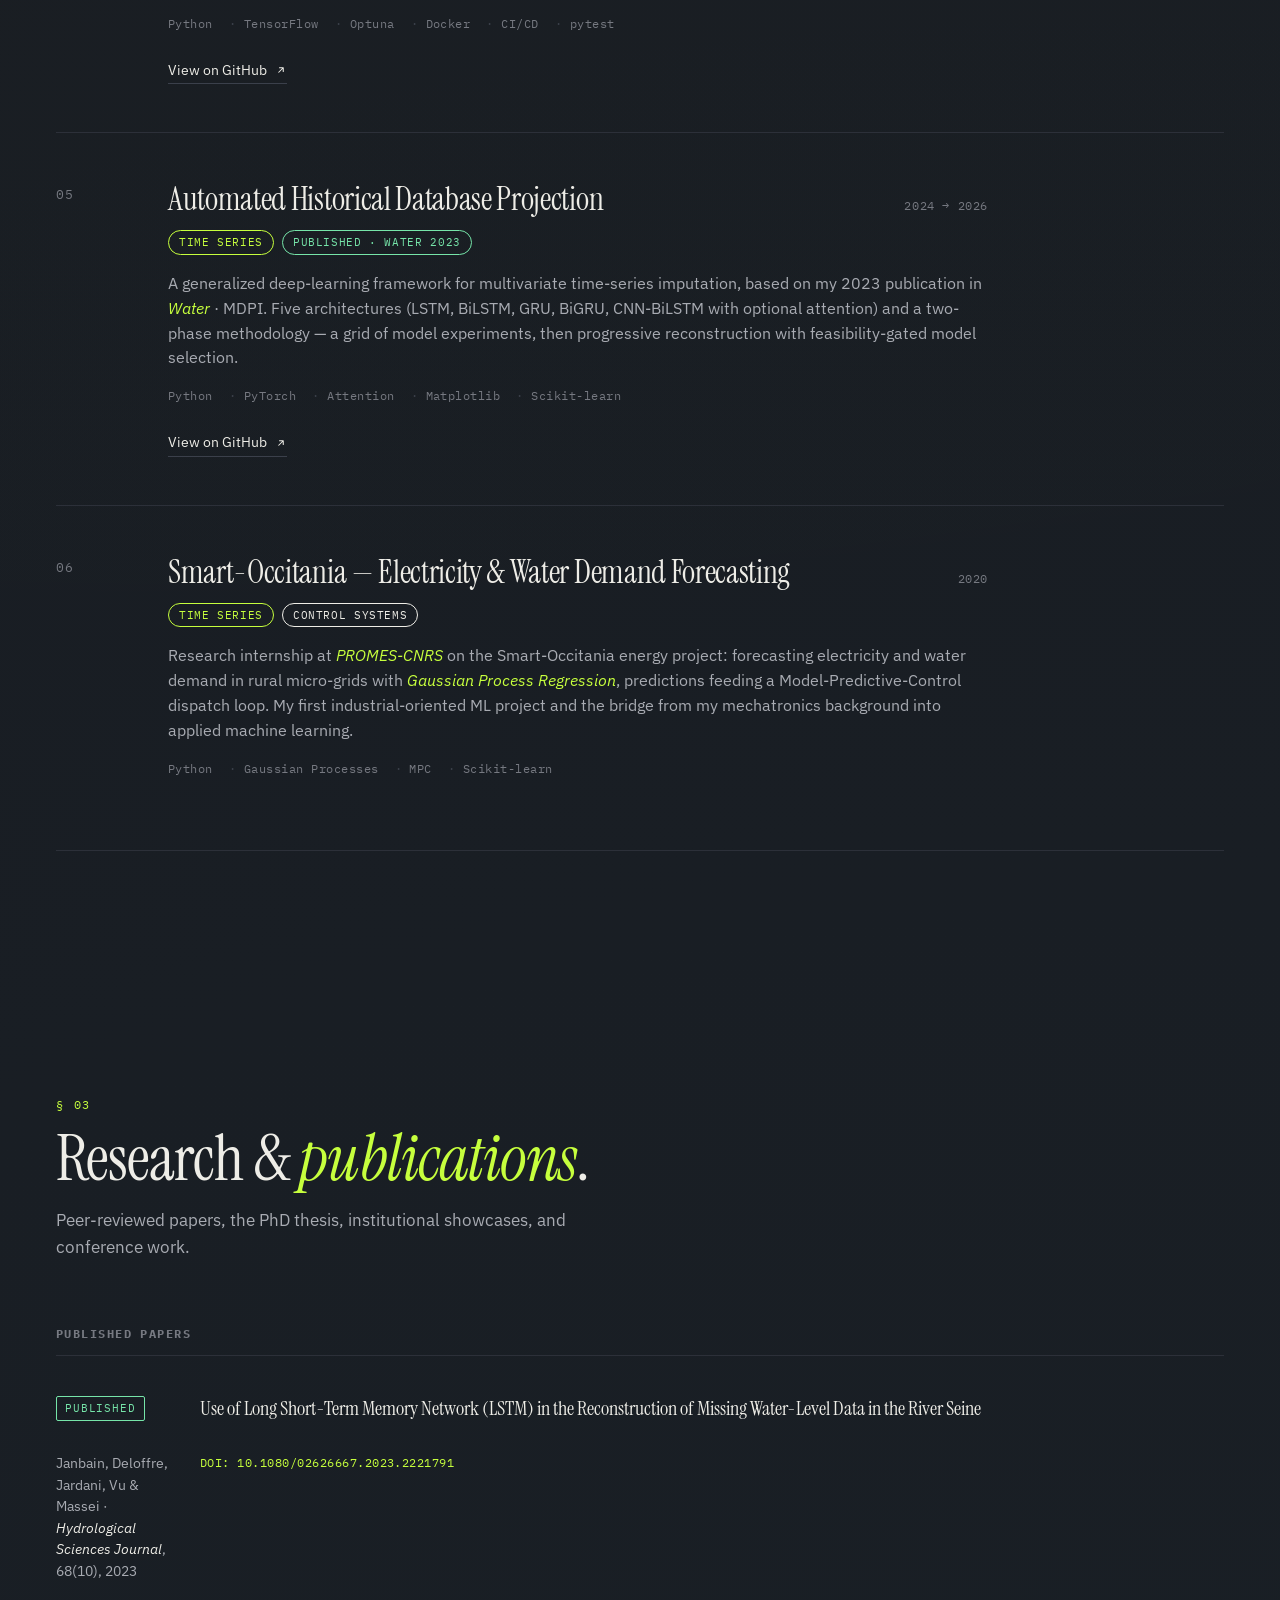
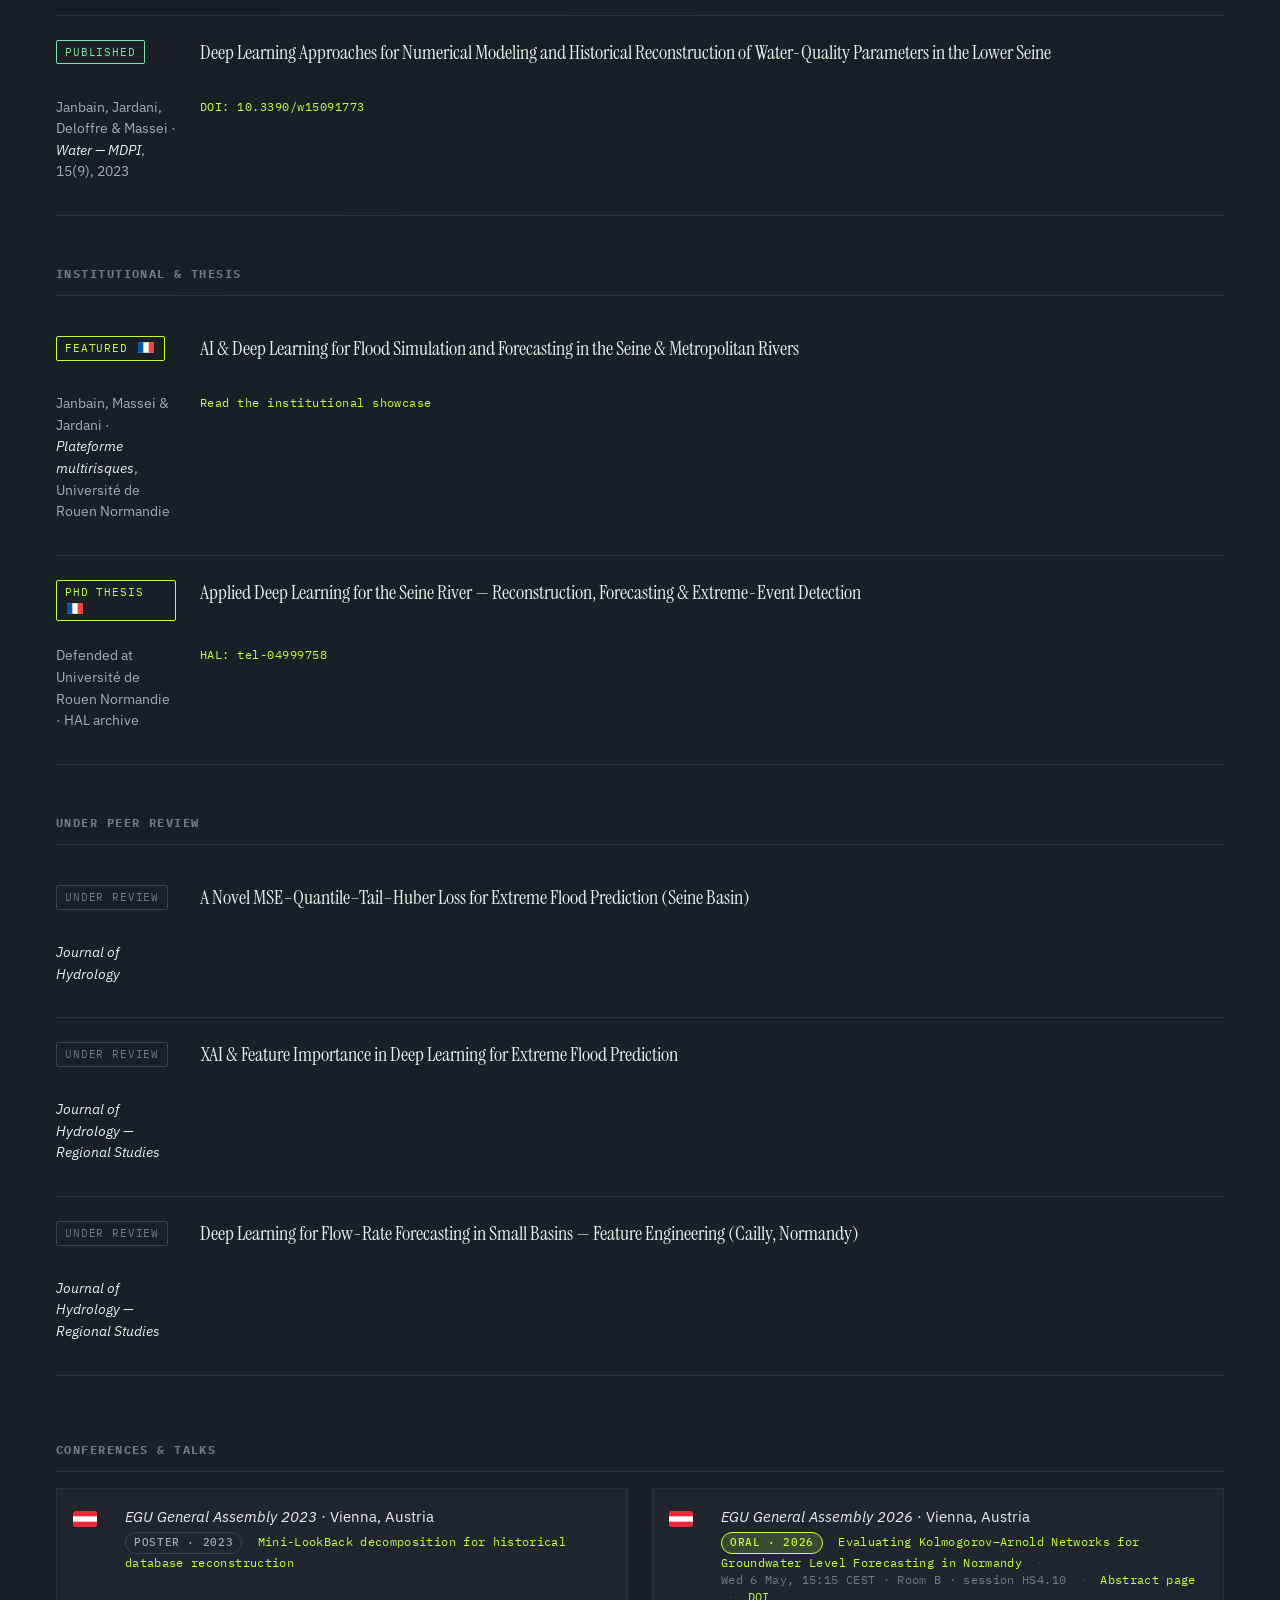
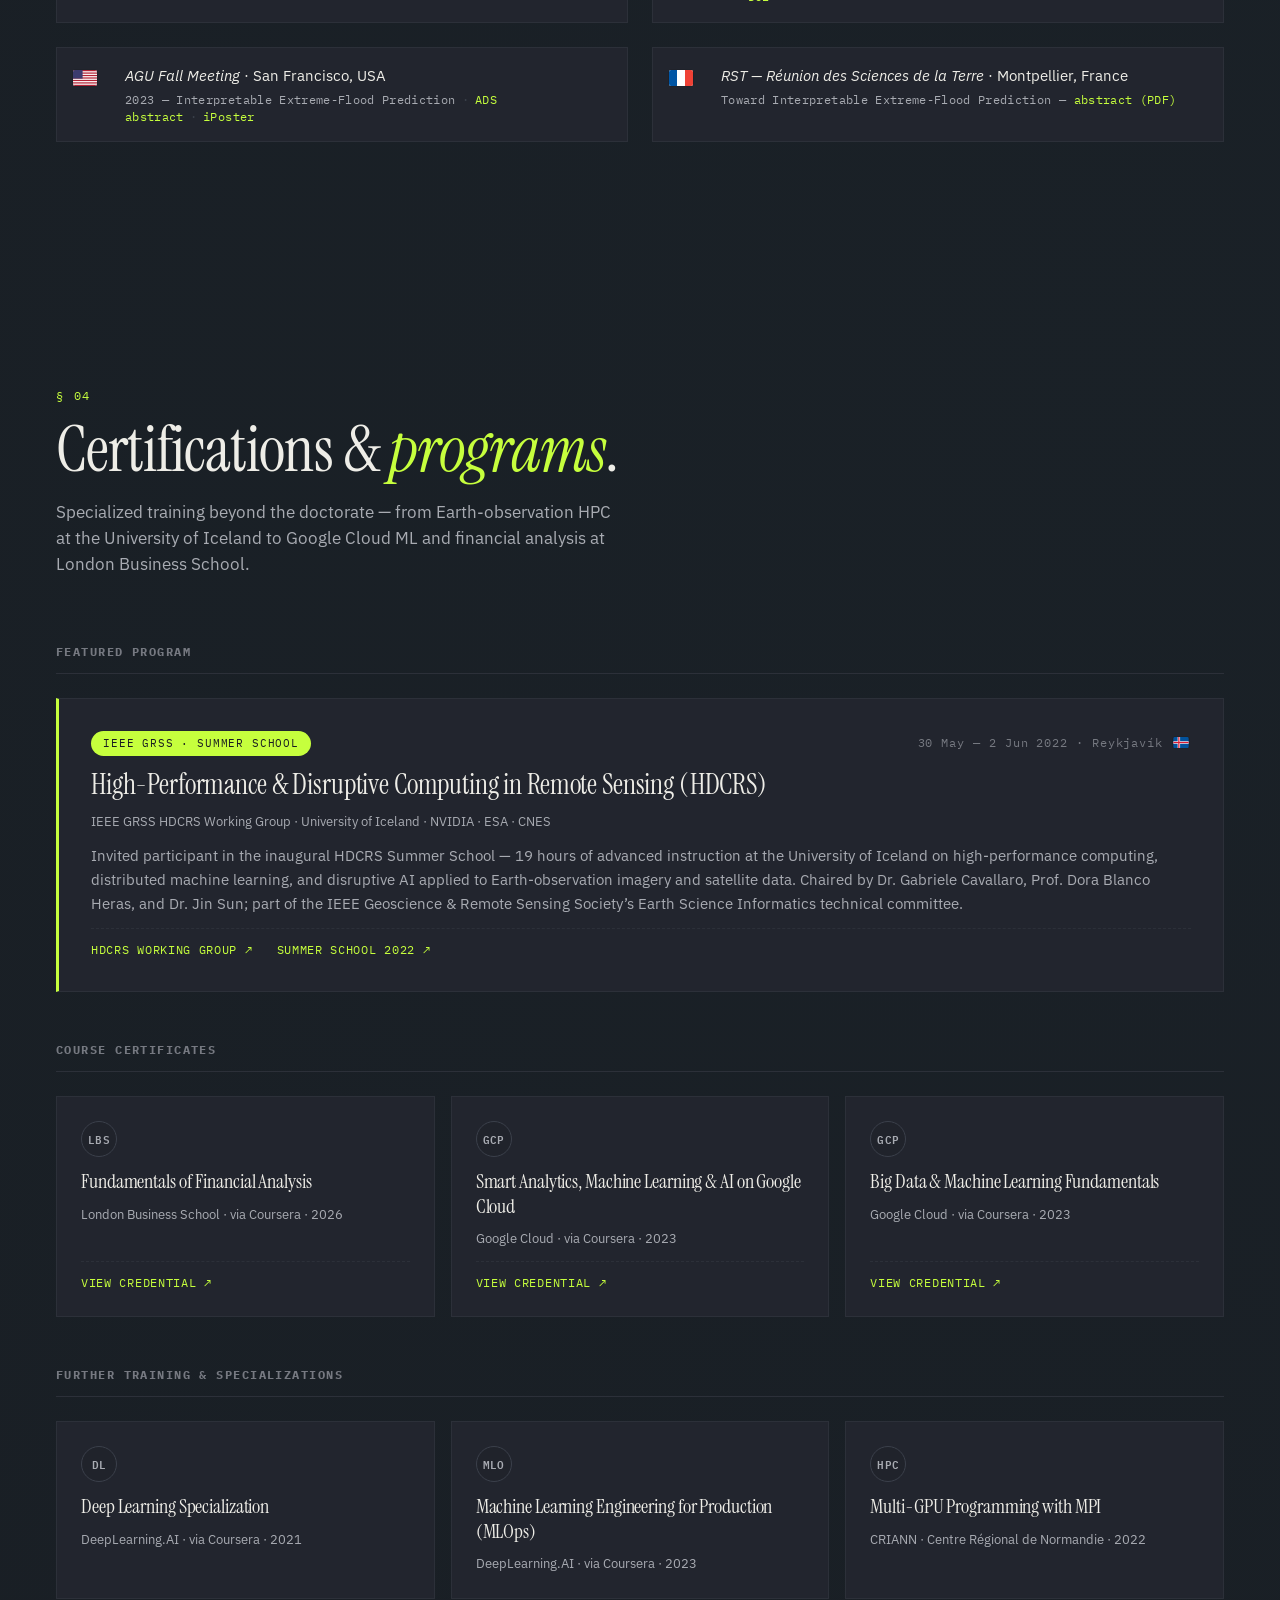
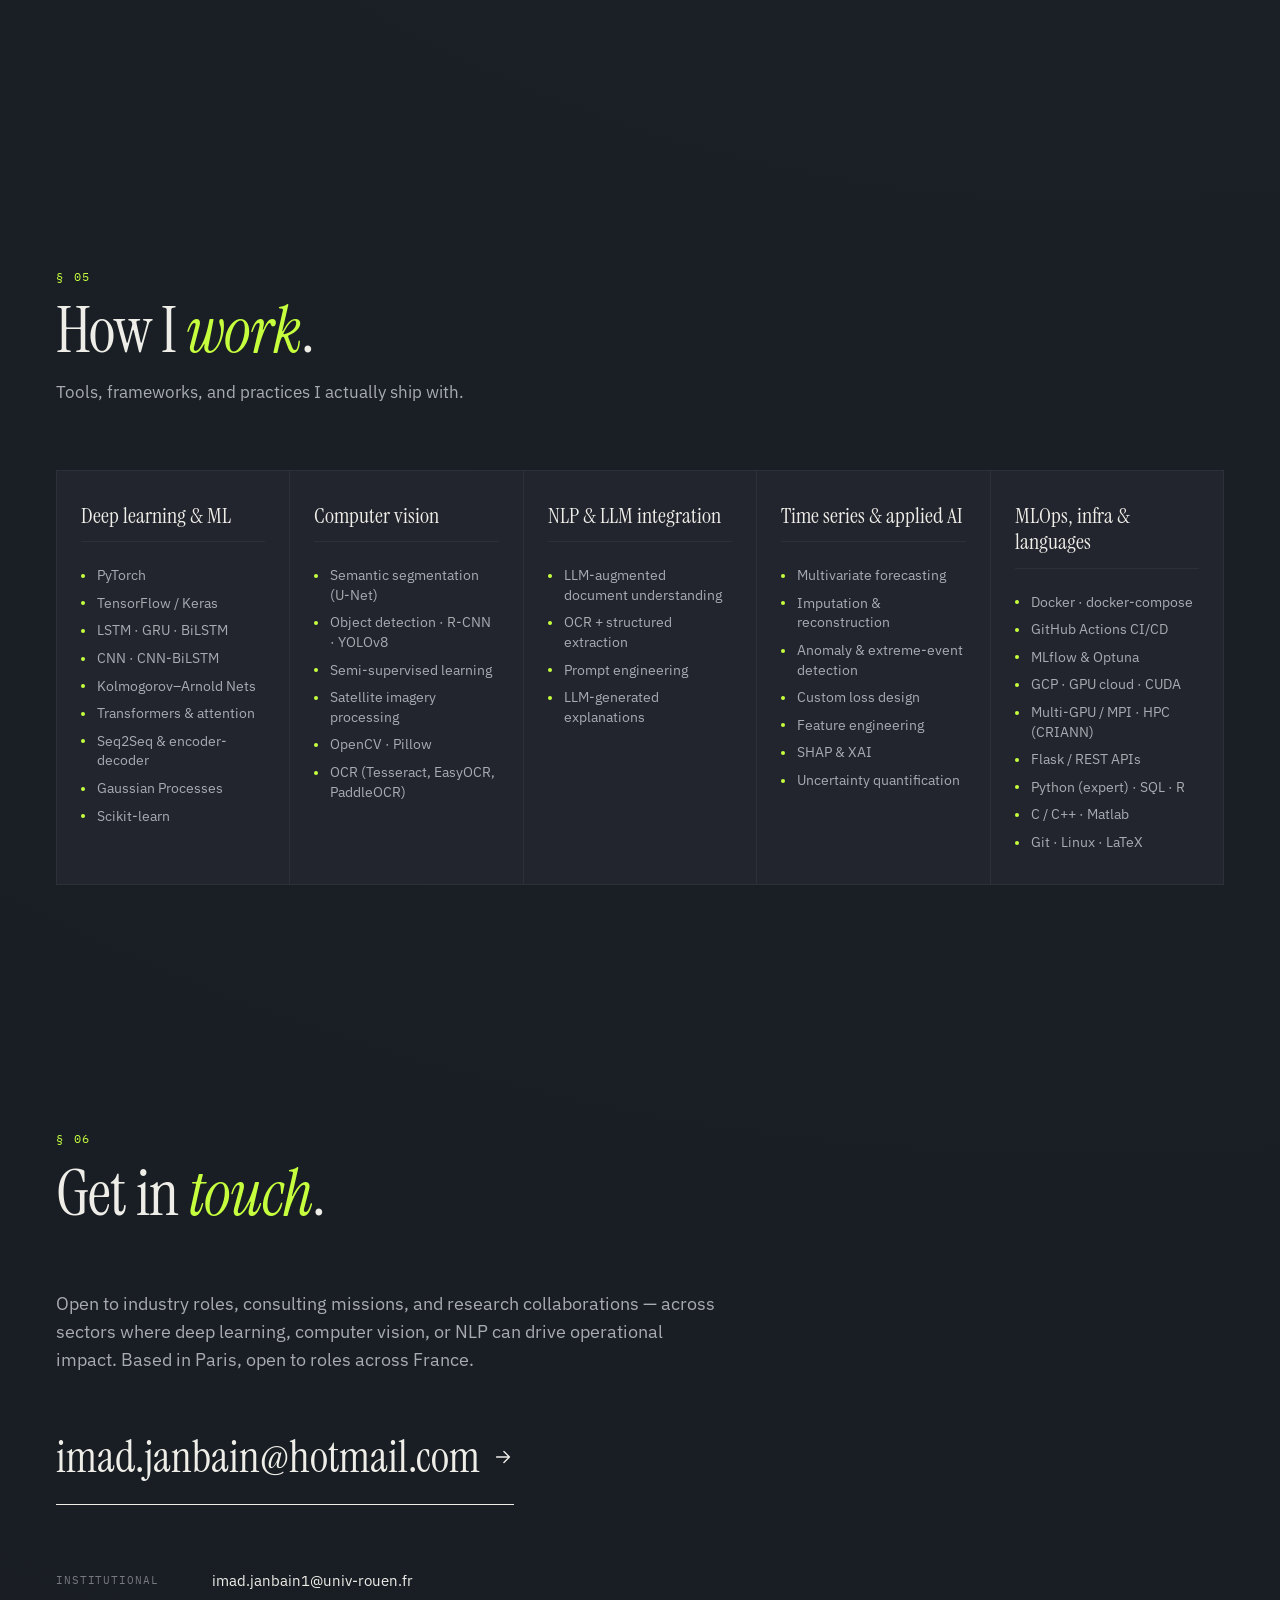
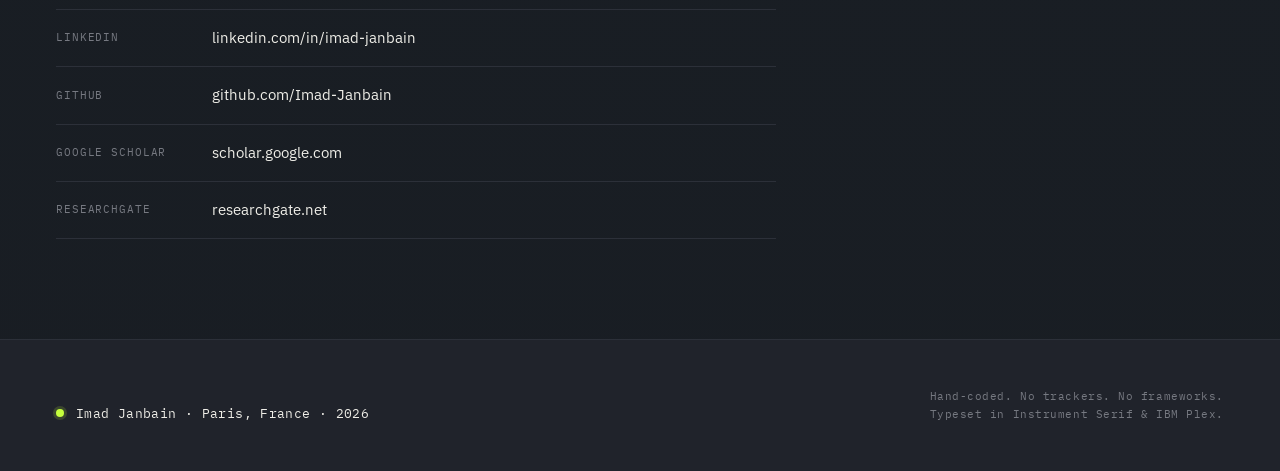
==== commit de2b5c85: "Update index.html" ====
--- a/index.html
+++ b/index.html
@@ -685,7 +685,7 @@
         </header>
 
         <div class="contact__inner reveal">
-          <p class="contact__lede">Open to industry roles, consulting missions, and research collaborations &mdash; across sectors where deep learning, computer vision, or NLP can drive operational impact. Based in Paris, open to roles across France and Europe.</p>
+          <p class="contact__lede">Open to industry roles, consulting missions, and research collaborations &mdash; across sectors where deep learning, computer vision, or NLP can drive operational impact. Based in Paris, open to roles across France.</p>
           <a class="contact__email" href="mailto:imad.janbain@hotmail.com">
             <span>imad.janbain@hotmail.com</span>
             <svg viewBox="0 0 24 24" fill="none" aria-hidden="true"><path d="M5 12h14M13 6l6 6-6 6" stroke="currentColor" stroke-width="1.5" stroke-linecap="round" stroke-linejoin="round"/></svg>
